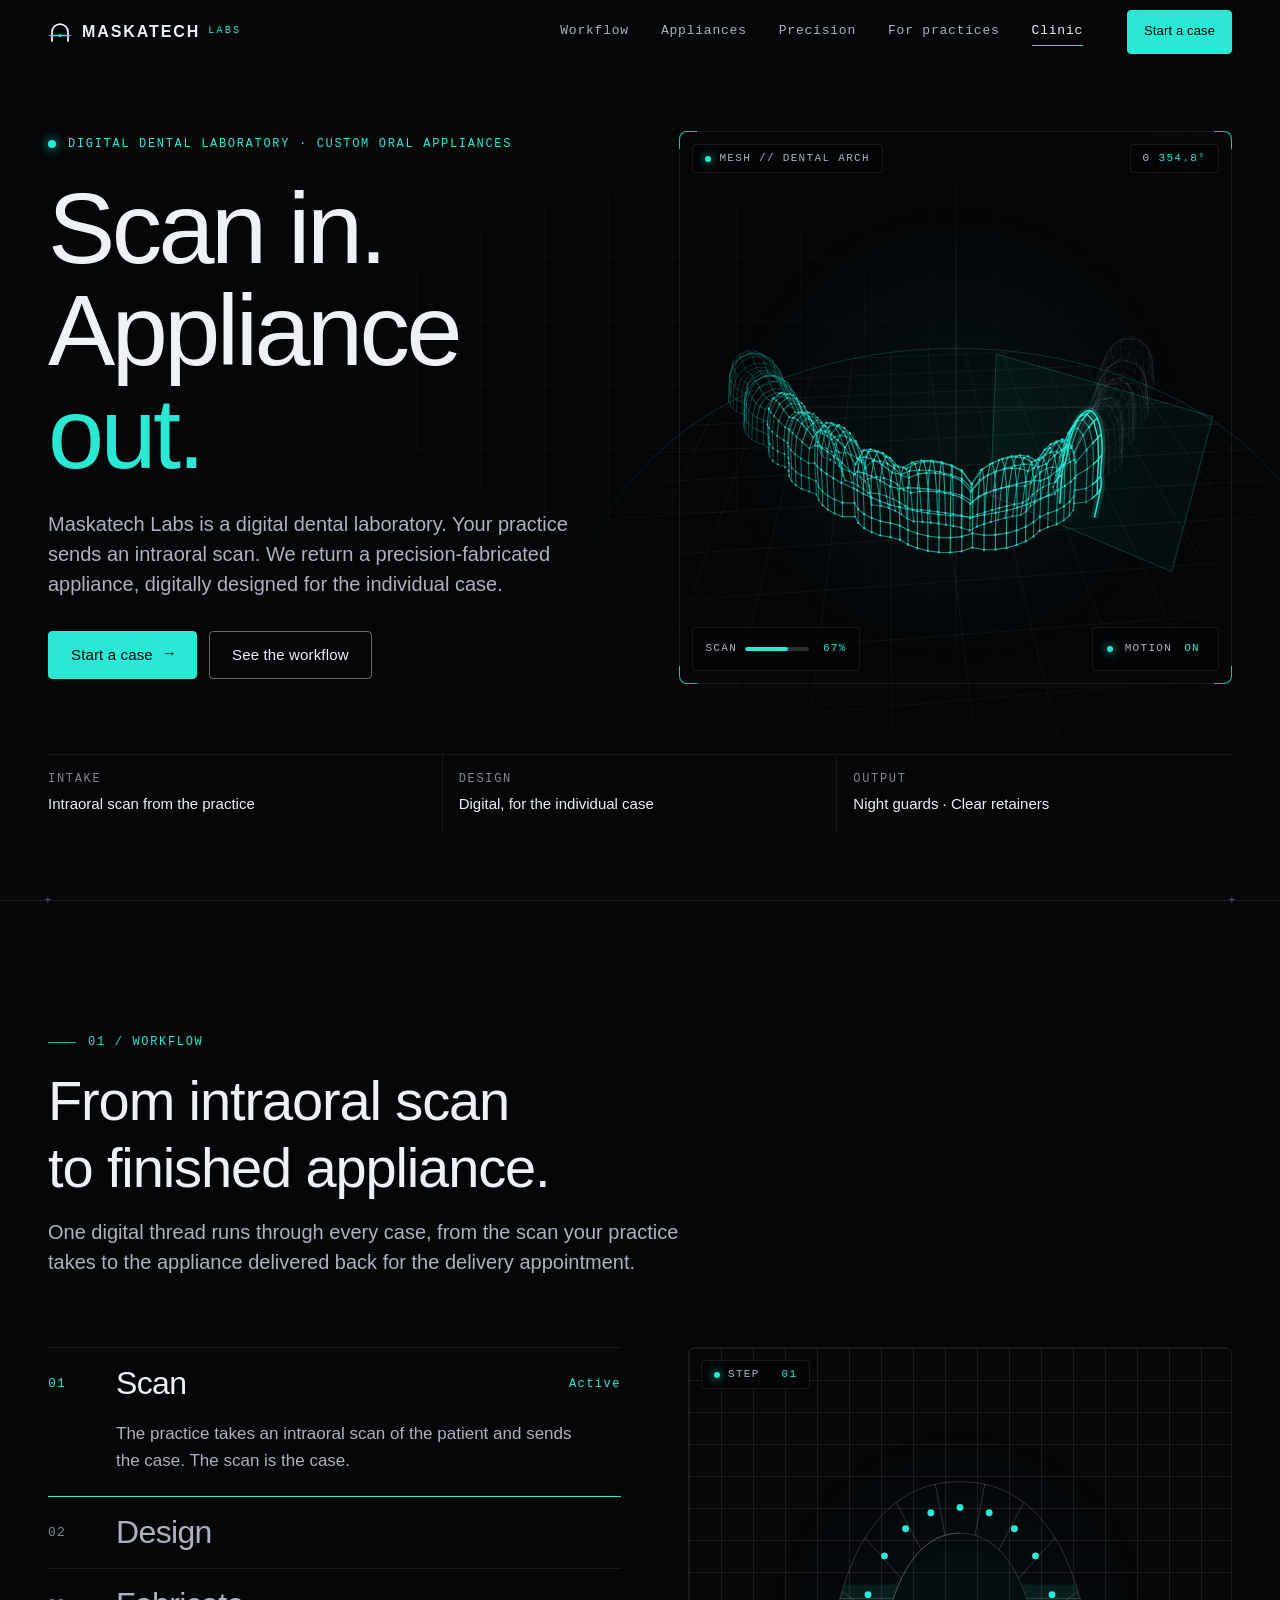
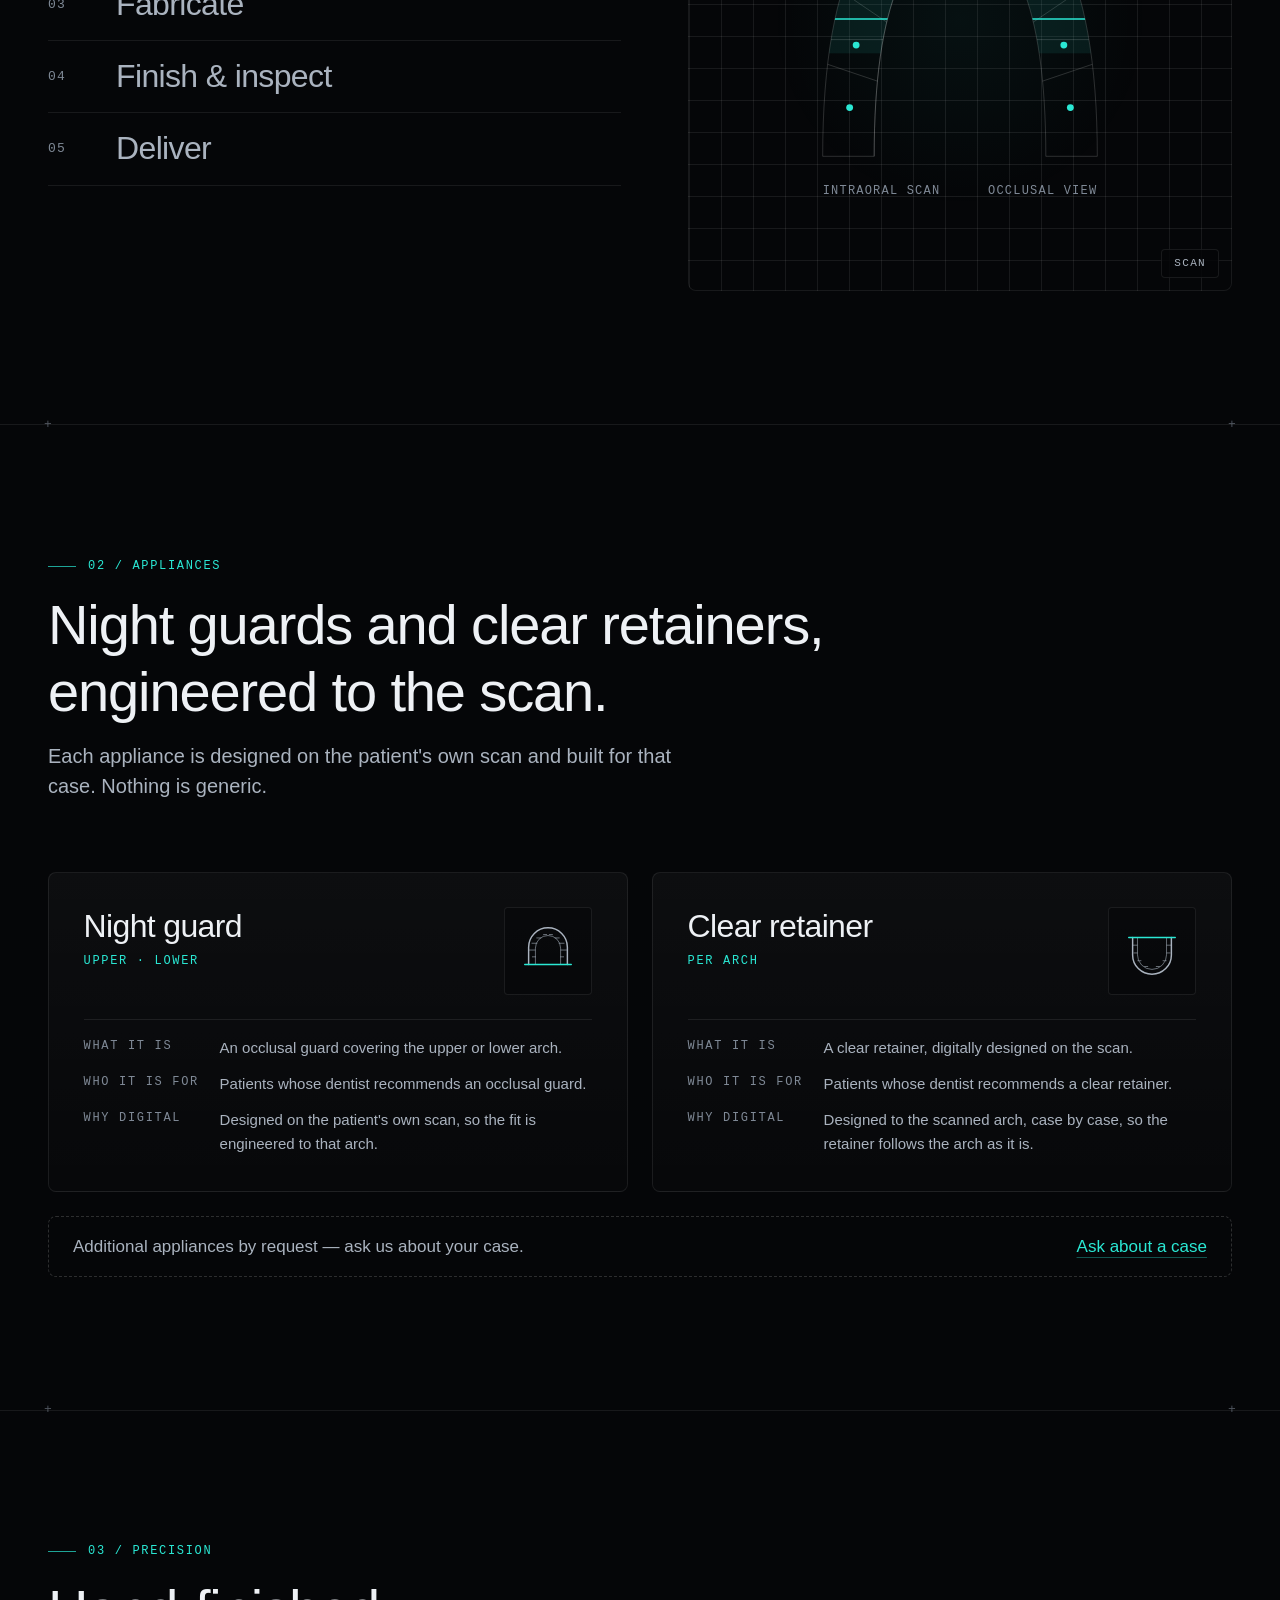
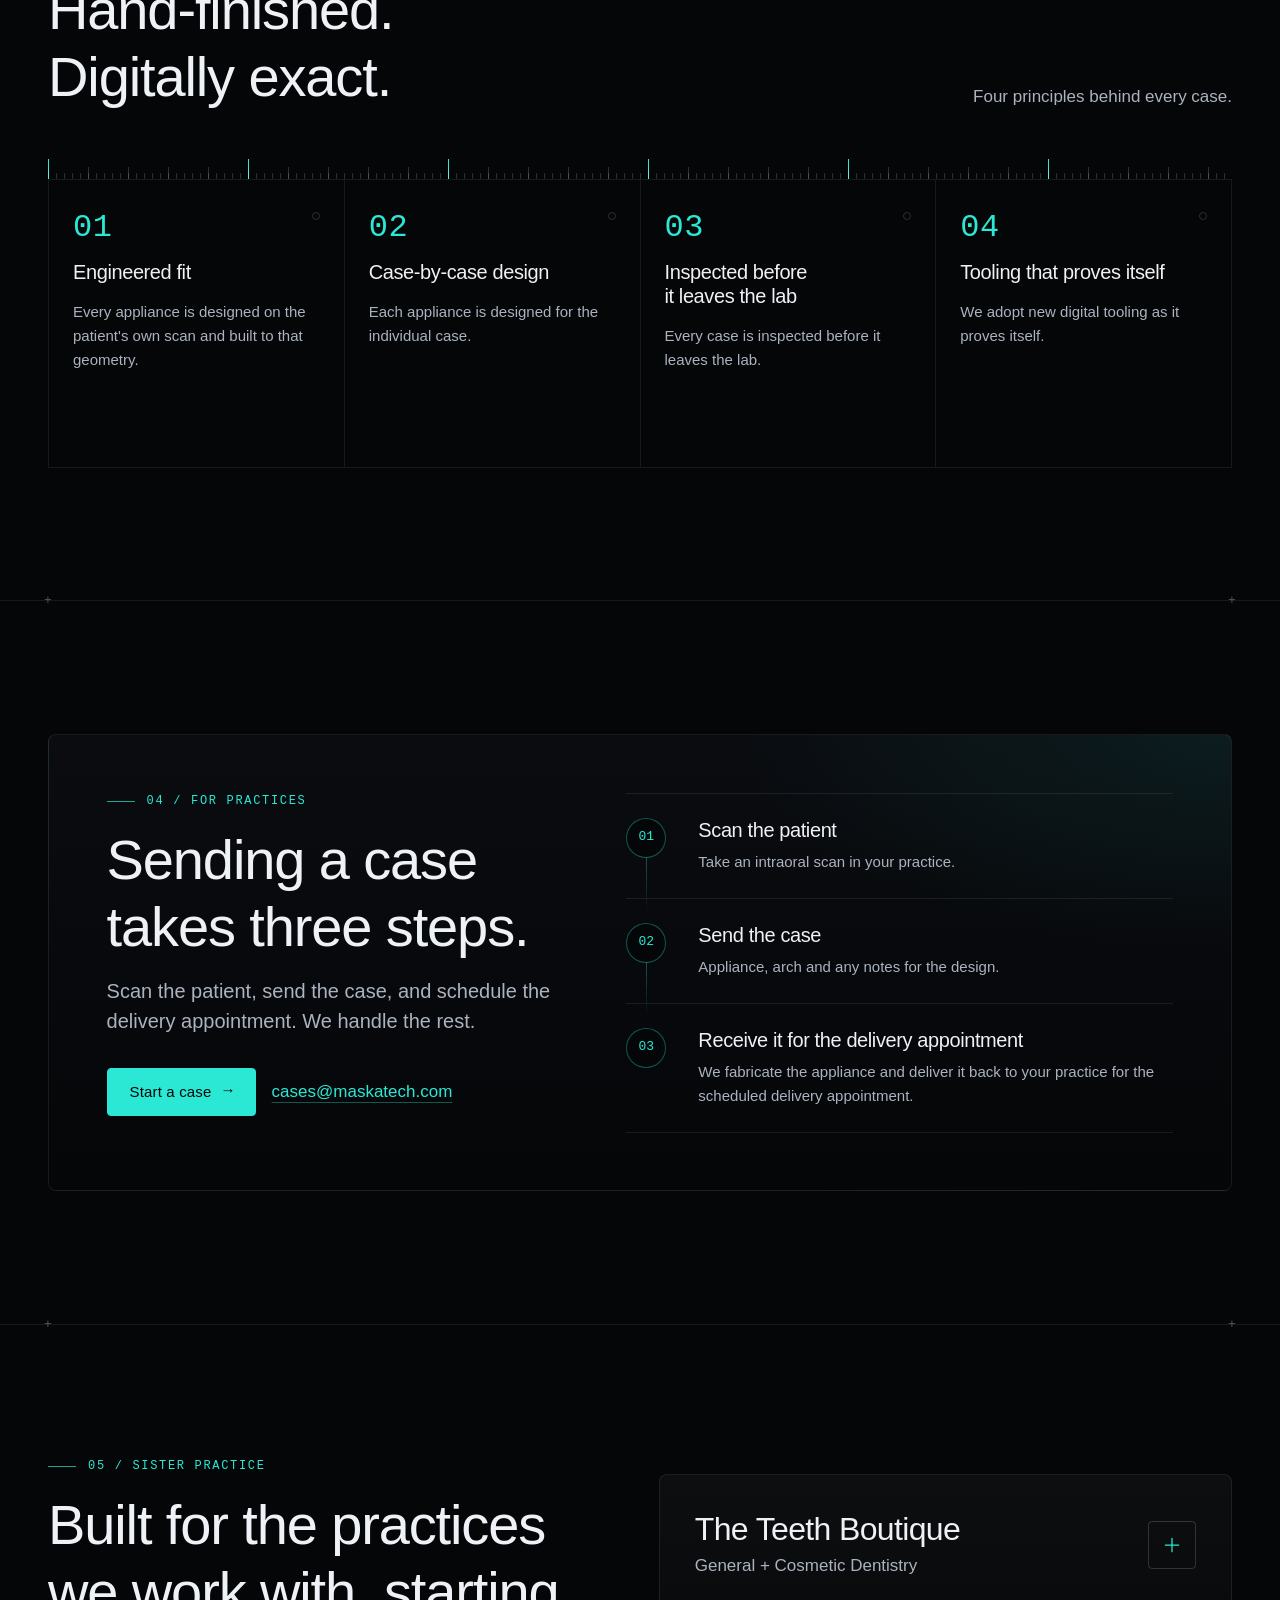
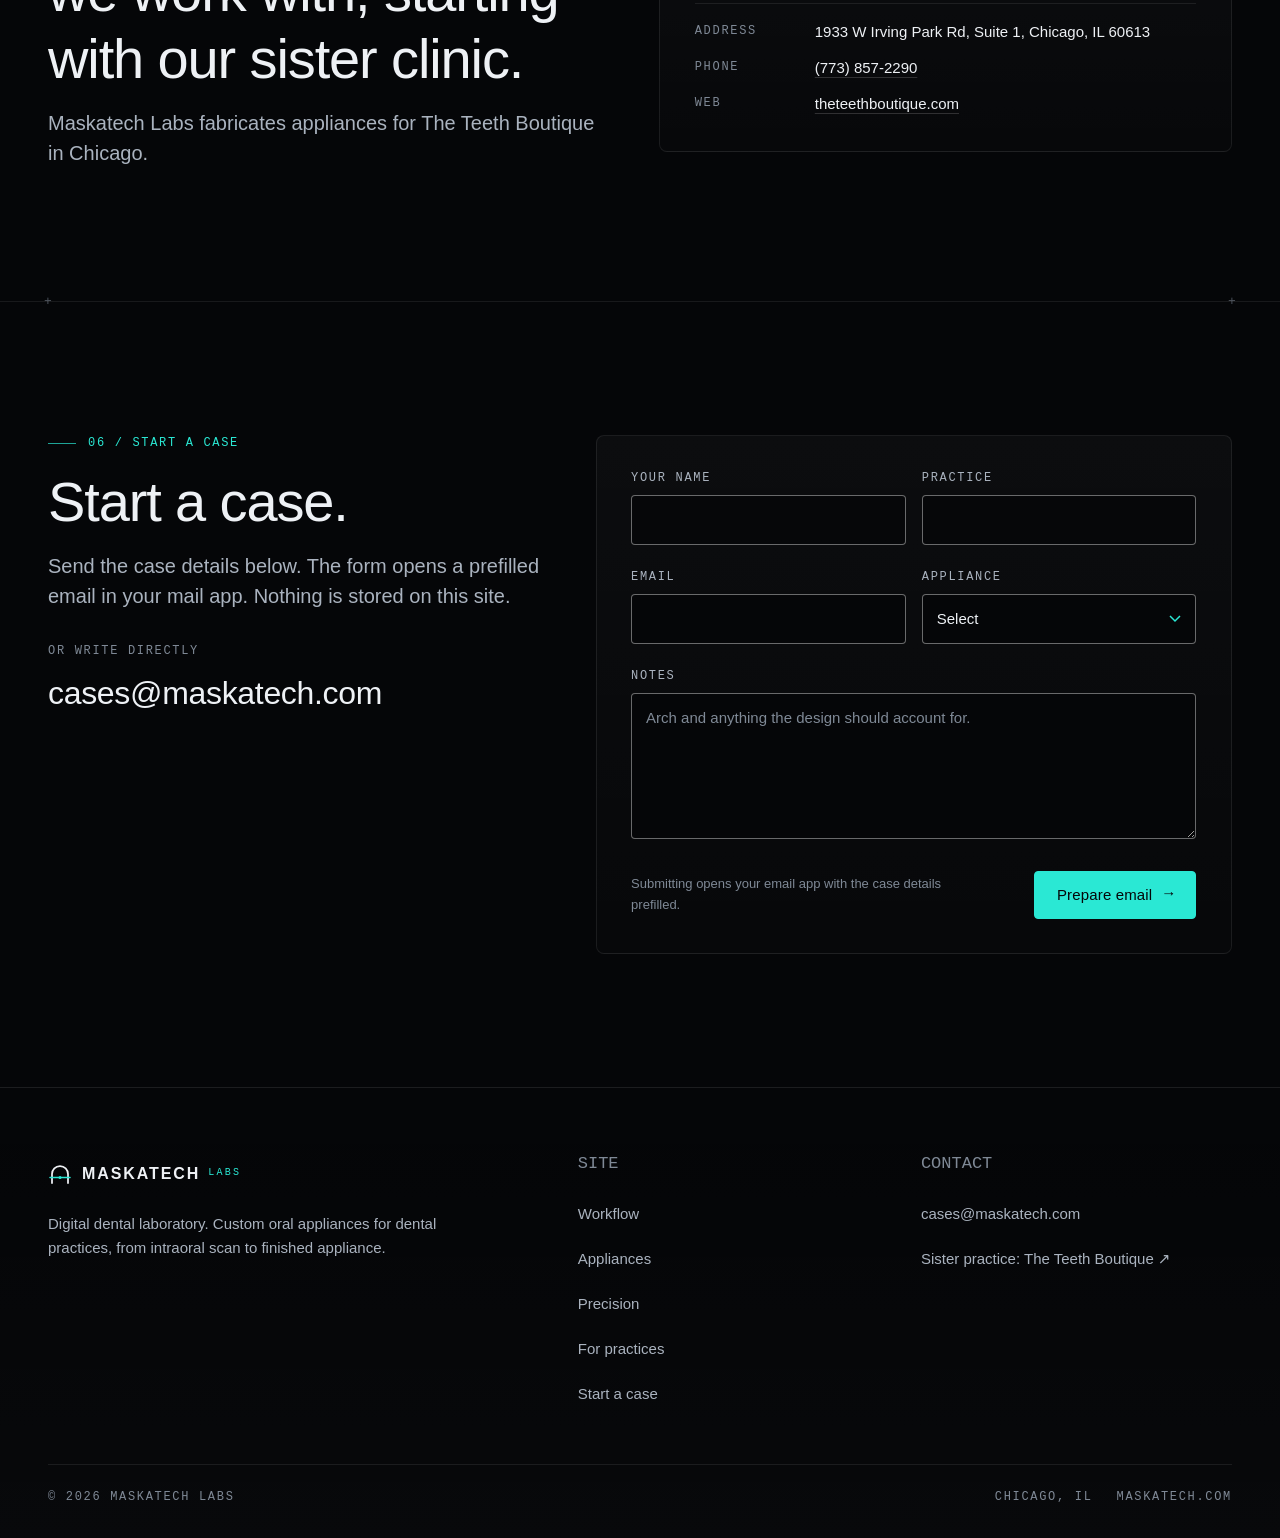
==== index.html @ 6ec3ea33 "Apply adversarial review fixes to the site Two review rounds (fact-check, accessibility, responsive " ====
<!DOCTYPE html>
<html lang="en" class="no-js">
<head>
  <meta charset="utf-8">
  <meta name="viewport" content="width=device-width, initial-scale=1">
  <title>Maskatech Labs — Digital Dental Laboratory</title>
  <meta name="description" content="Maskatech Labs is a digital dental laboratory. From intraoral scan to finished appliance: night guards and clear retainers, digitally designed for the individual case.">
  <link rel="canonical" href="https://maskatech.com/">
  <meta name="theme-color" content="#050608">
  <meta name="color-scheme" content="dark">

  <!-- Open Graph / Twitter -->
  <meta property="og:type" content="website">
  <meta property="og:site_name" content="Maskatech Labs">
  <meta property="og:title" content="Maskatech Labs — Digital Dental Laboratory">
  <meta property="og:description" content="Scan in. Appliance out. Night guards and clear retainers, digitally designed for the individual case.">
  <meta property="og:url" content="https://maskatech.com/">
  <meta property="og:image" content="https://maskatech.com/assets/img/og-image.png">
  <meta property="og:image:width" content="1200">
  <meta property="og:image:height" content="630">
  <meta name="twitter:card" content="summary_large_image">
  <meta name="twitter:title" content="Maskatech Labs — Digital Dental Laboratory">
  <meta name="twitter:description" content="Scan in. Appliance out. Night guards and clear retainers, digitally designed for the individual case.">
  <meta name="twitter:image" content="https://maskatech.com/assets/img/og-image.png">

  <!-- Icons / manifest -->
  <link rel="icon" href="favicon.svg" type="image/svg+xml">
  <link rel="manifest" href="site.webmanifest">

  <!-- Self-hosted fonts (display=swap inside the face rules) -->
  <link rel="stylesheet" href="assets/fonts/space-grotesk.css">
  <link rel="stylesheet" href="assets/fonts/jetbrains-mono.css">
  <link rel="stylesheet" href="assets/css/style.css">

  <!-- Marks the document as JS-capable before first paint so reveals can be gated -->
  <script>document.documentElement.className = document.documentElement.className.replace('no-js', 'js');</script>
  <script src="assets/js/site-config.js" defer></script>
  <script src="assets/js/main.js" defer></script>

  <!-- Structured data: verified facts only -->
  <script type="application/ld+json">
  {
    "@context": "https://schema.org",
    "@type": "Organization",
    "name": "Maskatech Labs",
    "url": "https://maskatech.com/",
    "email": "cases@maskatech.com",
    "description": "Digital dental laboratory fabricating custom oral appliances for dental practices.",
    "logo": "https://maskatech.com/assets/img/logo.svg"
  }
  </script>
</head>
<body>
  <a class="skip-link" href="#main">Skip to content</a>

  <!-- =====================================================================
       1. Sticky nav
       ===================================================================== -->
  <header class="nav" id="nav">
    <div class="container nav-inner">
      <a class="brand" href="#top" aria-label="Maskatech Labs — home">
        <svg class="brand-mark" viewBox="0 0 24 24" aria-hidden="true" focusable="false">
          <path d="M4 21V12a8 8 0 0 1 16 0v9" fill="none" stroke="currentColor" stroke-width="1.75" stroke-linecap="round"/>
          <path class="mark-scan" d="M2 15.5h20" fill="none" stroke="currentColor" stroke-width="1.5" stroke-linecap="round"/>
          <circle class="mark-scan" cx="12" cy="15.5" r="1.5" fill="currentColor"/>
        </svg>
        <span class="brand-word">MASKATECH<span class="brand-labs">LABS</span></span>
      </a>

      <button class="nav-toggle" type="button" aria-expanded="false" aria-controls="nav-menu" aria-label="Open menu">
        <span></span>
      </button>

      <nav class="nav-menu" id="nav-menu" aria-label="Primary">
        <ul class="nav-links">
          <li><a class="nav-link" href="#workflow">Workflow</a></li>
          <li><a class="nav-link" href="#appliances">Appliances</a></li>
          <li><a class="nav-link" href="#precision">Precision</a></li>
          <li><a class="nav-link" href="#practices">For practices</a></li>
          <li><a class="nav-link" href="#clinic">Clinic</a></li>
        </ul>
        <a class="btn btn--primary btn--sm nav-cta" href="#contact">Start a case</a>
      </nav>
    </div>
  </header>

  <main id="main" tabindex="-1">
    <!-- ===================================================================
         2. Hero — scan mesh of a dental arch (canvas 2D, static SVG fallback)
         =================================================================== -->
    <section class="hero" id="top" aria-labelledby="hero-title">
      <canvas class="hero-canvas" id="hero-canvas" aria-hidden="true"></canvas>

      <div class="container hero-grid">
        <!-- Stage first in the DOM: it is the first thing on screen below 900px, so reading and focus order match; the desktop grid moves the copy into column 1 with `order` -->
        <div class="hero-stage" id="hero-stage">
          <img class="hero-fallback" src="assets/img/arch-mesh.svg" width="600" height="600" alt="Wireframe scan mesh of a dental arch" decoding="async" fetchpriority="high">
          <span class="hud-corner hud-corner--tl" aria-hidden="true"></span>
          <span class="hud-corner hud-corner--tr" aria-hidden="true"></span>
          <span class="hud-corner hud-corner--bl" aria-hidden="true"></span>
          <span class="hud-corner hud-corner--br" aria-hidden="true"></span>

          <p class="hud hud--tl" aria-hidden="true"><span class="hud-dot"></span>Mesh // Dental arch</p>
          <p class="hud hud--tr" aria-hidden="true">θ <b id="hud-yaw">---.-°</b></p>
          <p class="hud hud--bl" aria-hidden="true">Scan <span class="hud-bar"><i id="hud-scan"></i></span> <b id="hud-pct">--%</b></p>
          <button class="hud hud--br hud-toggle" id="hud-motion" type="button" aria-pressed="true">
            <span class="hud-dot" aria-hidden="true"></span><span>Motion</span> <span class="hud-state" aria-hidden="true">on</span>
          </button>
        </div>

        <div class="hero-copy">
          <p class="mono mono--accent hero-eyebrow" data-reveal>Digital dental laboratory&nbsp;· Custom oral appliances</p>
          <h1 class="hero-title" id="hero-title" data-reveal>Scan in.<br>Appliance<br><span class="accent">out.</span></h1>
          <p class="hero-lede" data-reveal>Maskatech Labs is a digital dental laboratory. Your practice sends an intraoral scan. We return a <span class="nowrap">precision-fabricated</span> appliance, digitally designed for the individual case.</p>
          <div class="hero-ctas" data-reveal>
            <a class="btn btn--primary" href="#contact">Start a case <span class="btn-arrow" aria-hidden="true">→</span></a>
            <a class="btn btn--ghost" href="#workflow">See the workflow</a>
          </div>
        </div>
      </div>

      <dl class="container hero-specs" data-reveal-group>
        <div class="hero-spec" data-reveal>
          <dt class="mono">Intake</dt>
          <dd>Intraoral scan from the practice</dd>
        </div>
        <div class="hero-spec" data-reveal>
          <dt class="mono">Design</dt>
          <dd>Digital, for the individual case</dd>
        </div>
        <div class="hero-spec" data-reveal>
          <dt class="mono">Output</dt>
          <dd>Night guards · Clear retainers</dd>
        </div>
      </dl>
    </section>

    <!-- ===================================================================
         3. Workflow — the digital case journey
         =================================================================== -->
    <section class="sec" id="workflow" aria-labelledby="workflow-title">
      <div class="container">
        <header class="sec-head" data-reveal>
          <p class="mono sec-idx" aria-hidden="true">01 / Workflow</p>
          <h2 class="sec-title" id="workflow-title">From intraoral scan to finished appliance.</h2>
          <p class="sec-lede">One digital thread runs through every case, from the scan your practice takes to the appliance delivered back for the delivery appointment.</p>
        </header>

        <div class="wf" id="wf" data-reveal>
          <ol class="wf-list">
            <li class="wf-item is-active" data-wf-item>
              <h3 class="wf-title">
                <button class="wf-btn" type="button" id="wf-b1" aria-expanded="true" aria-controls="wf-p1">
                  <span class="wf-idx">01</span>
                  <span class="wf-name">Scan</span>
                  <span class="wf-state" aria-hidden="true">Active</span>
                </button>
              </h3>
              <div class="wf-body" id="wf-p1">
                <div><p>The practice takes an intraoral scan of the patient and sends the case. The scan is the case.</p></div>
              </div>
            </li>
            <li class="wf-item" data-wf-item>
              <h3 class="wf-title">
                <button class="wf-btn" type="button" id="wf-b2" aria-expanded="false" aria-controls="wf-p2">
                  <span class="wf-idx">02</span>
                  <span class="wf-name">Design</span>
                  <span class="wf-state" aria-hidden="true">Active</span>
                </button>
              </h3>
              <div class="wf-body" id="wf-p2">
                <div><p>The appliance is digitally designed on that scan, for the individual case.</p></div>
              </div>
            </li>
            <li class="wf-item" data-wf-item>
              <h3 class="wf-title">
                <button class="wf-btn" type="button" id="wf-b3" aria-expanded="false" aria-controls="wf-p3">
                  <span class="wf-idx">03</span>
                  <span class="wf-name">Fabricate</span>
                  <span class="wf-state" aria-hidden="true">Active</span>
                </button>
              </h3>
              <div class="wf-body" id="wf-p3">
                <div><p>Precision-fabricated from the design. Digitally exact.</p></div>
              </div>
            </li>
            <li class="wf-item" data-wf-item>
              <h3 class="wf-title">
                <button class="wf-btn" type="button" id="wf-b4" aria-expanded="false" aria-controls="wf-p4">
                  <span class="wf-idx">04</span>
                  <span class="wf-name">Finish &amp; inspect</span>
                  <span class="wf-state" aria-hidden="true">Active</span>
                </button>
              </h3>
              <div class="wf-body" id="wf-p4">
                <div><p>Hand-finished. Every case is inspected before it leaves the lab.</p></div>
              </div>
            </li>
            <li class="wf-item" data-wf-item>
              <h3 class="wf-title">
                <button class="wf-btn" type="button" id="wf-b5" aria-expanded="false" aria-controls="wf-p5">
                  <span class="wf-idx">05</span>
                  <span class="wf-name">Deliver</span>
                  <span class="wf-state" aria-hidden="true">Active</span>
                </button>
              </h3>
              <div class="wf-body" id="wf-p5">
                <div><p>The finished appliance is delivered back to the practice for the scheduled delivery appointment.</p></div>
              </div>
            </li>
          </ol>

          <!-- Stage: one glyph per step, crossfaded by JS -->
          <div class="wf-stage" aria-hidden="true">
            <p class="hud hud--tl"><span class="hud-dot"></span>Step <b id="wf-hud">01</b></p>
            <p class="hud hud--br" id="wf-hud-name">Scan</p>

            <!-- 01 Scan -->
            <svg class="wf-glyph is-active" data-wf-glyph viewBox="0 0 240 240" focusable="false">
              <defs>
                <clipPath id="clip-arch-1">
                  <path d="M40 200C40 90 70 40 120 40C170 40 200 90 200 200H170C170 110 150 70 120 70C90 70 70 110 70 200Z"/>
                </clipPath>
              </defs>
              <path class="stroke-soft" d="M40 200C40 90 70 40 120 40C170 40 200 90 200 200M70 200C70 110 90 70 120 70C90 70 70 110 70 200M120 70C150 70 170 110 170 200M40 200H70M170 200H200"/>
              <path class="stroke-soft" d="M42.9 146.4L71.9 156.2M51.2 104.1L77.3 121.8M64.7 72.7L85.9 96.4M82.9 52.0L97.4 79.6M105.6 41.5L111.3 71.2M197.1 146.4L168.1 156.2M188.8 104.1L162.7 121.8M175.3 72.7L154.1 96.4M157.1 52.0L142.6 79.6M134.4 41.5L128.7 71.2"/>
              <g clip-path="url(#clip-arch-1)">
                <g class="anim-scan">
                  <rect class="fill-soft" x="20" y="100" width="200" height="40"/>
                  <path class="stroke-accent" d="M20 120H220"/>
                  <path class="stroke-soft" d="M20 108H220M20 132H220"/>
                </g>
              </g>
              <g class="anim-points fill-accent">
                <circle cx="55.7" cy="171.6" r="2"/><circle cx="59.5" cy="135.2" r="2"/><circle cx="66.4" cy="105.8" r="2"/><circle cx="76.0" cy="83.2" r="2"/><circle cx="88.3" cy="67.4" r="2"/><circle cx="103.0" cy="58.1" r="2"/><circle cx="120.0" cy="55.0" r="2"/><circle cx="137.0" cy="58.1" r="2"/><circle cx="151.7" cy="67.4" r="2"/><circle cx="164.0" cy="83.2" r="2"/><circle cx="173.6" cy="105.8" r="2"/><circle cx="180.5" cy="135.2" r="2"/><circle cx="184.3" cy="171.6" r="2"/>
              </g>
              <text x="40" y="222">Intraoral scan</text>
              <text x="200" y="222" text-anchor="end">Occlusal view</text>
            </svg>

            <!-- 02 Design -->
            <svg class="wf-glyph" data-wf-glyph viewBox="0 0 240 240" focusable="false">
              <path class="stroke-soft" d="M40 200C40 90 70 40 120 40C170 40 200 90 200 200M70 200C70 110 90 70 120 70C90 70 70 110 70 200M120 70C150 70 170 110 170 200"/>
              <path class="stroke-accent anim-draw" d="M40 200C40 90 70 40 120 40C170 40 200 90 200 200H170C170 110 150 70 120 70C90 70 70 110 70 200Z"/>
              <path class="stroke-soft" stroke-dasharray="3 4" d="M40 200V90M40 90H70M120 40H70M120 40H170M200 90H170M200 200V90"/>
              <g class="fill-accent">
                <circle cx="40" cy="90" r="2.5"/><circle cx="70" cy="40" r="2.5"/><circle cx="170" cy="40" r="2.5"/><circle cx="200" cy="90" r="2.5"/>
              </g>
              <g class="stroke-accent">
                <rect x="36" y="196" width="8" height="8"/><rect x="196" y="196" width="8" height="8"/><rect x="116" y="36" width="8" height="8"/>
              </g>
              <path class="stroke-soft" d="M20 120H30M210 120H220M120 20V30M120 210V220"/>
              <text x="40" y="222">Case design</text>
              <text x="200" y="222" text-anchor="end">Individual case</text>
            </svg>

            <!-- 03 Fabricate -->
            <svg class="wf-glyph" data-wf-glyph viewBox="0 0 240 240" focusable="false">
              <path class="fill-soft" d="M40 200C40 90 70 40 120 40C170 40 200 90 200 200H170C170 110 150 70 120 70C90 70 70 110 70 200Z"/>
              <path class="stroke" d="M40 200C40 90 70 40 120 40C170 40 200 90 200 200H170C170 110 150 70 120 70C90 70 70 110 70 200Z"/>
              <path class="stroke-soft" d="M42.9 146.4L71.9 156.2M51.2 104.1L77.3 121.8M64.7 72.7L85.9 96.4M82.9 52.0L97.4 79.6M105.6 41.5L111.3 71.2M197.1 146.4L168.1 156.2M188.8 104.1L162.7 121.8M175.3 72.7L154.1 96.4M157.1 52.0L142.6 79.6M134.4 41.5L128.7 71.2"/>
              <g class="anim-spin">
                <circle class="stroke-soft" cx="120" cy="120" r="104"/>
                <path class="stroke-accent" d="M120 16V26M224 120H214M120 224V214M16 120H26"/>
                <path class="stroke-soft" d="M193.5 46.5L186.4 53.6M193.5 193.5L186.4 186.4M46.5 193.5L53.6 186.4M46.5 46.5L53.6 53.6"/>
                <path class="stroke-accent" d="M120 16A104 104 0 0 1 224 120"/>
              </g>
              <circle class="fill-accent anim-blink" cx="120" cy="120" r="2.5"/>
              <text x="40" y="222">Fabrication</text>
              <text x="200" y="222" text-anchor="end">Digitally exact</text>
            </svg>

            <!-- 04 Finish & inspect -->
            <svg class="wf-glyph" data-wf-glyph viewBox="0 0 240 240" focusable="false">
              <path class="stroke" d="M40 200C40 90 70 40 120 40C170 40 200 90 200 200H170C170 110 150 70 120 70C90 70 70 110 70 200Z"/>
              <path class="stroke-soft" d="M42.9 146.4L71.9 156.2M51.2 104.1L77.3 121.8M64.7 72.7L85.9 96.4M82.9 52.0L97.4 79.6M105.6 41.5L111.3 71.2M197.1 146.4L168.1 156.2M188.8 104.1L162.7 121.8M175.3 72.7L154.1 96.4M157.1 52.0L142.6 79.6M134.4 41.5L128.7 71.2"/>
              <g class="anim-loupe">
                <circle class="fill-soft" cx="120" cy="60" r="34"/>
                <circle class="stroke-accent" cx="120" cy="60" r="34"/>
                <path class="stroke-accent" d="M120 26V34M120 86V94M86 60H94M146 60H154"/>
                <path class="stroke-accent" d="M110 60L117 67L131 53"/>
              </g>
              <path class="stroke-soft" d="M24 200H36M24 40H36M30 40V200M30 60H34M30 80H34M30 100H34M30 120H34M30 140H34M30 160H34M30 180H34"/>
              <text x="40" y="222">Hand-finished</text>
              <text x="200" y="222" text-anchor="end">Inspected</text>
            </svg>

            <!-- 05 Deliver -->
            <svg class="wf-glyph" data-wf-glyph viewBox="0 0 240 240" focusable="false">
              <rect class="stroke" x="22" y="78" width="84" height="84" rx="6"/>
              <path class="stroke-accent" d="M40 146C40 106 52 90 64 90C76 90 88 106 88 146M52 146C52 116 58 104 64 104C70 104 76 116 76 146"/>
              <path class="stroke-accent anim-route" d="M106 120H134"/>
              <path class="stroke-accent" d="M128 114L134 120L128 126"/>
              <rect class="stroke" x="134" y="78" width="84" height="84" rx="6"/>
              <path class="stroke-accent" d="M176 104V136M160 120H192"/>
              <circle class="fill-accent anim-blink" cx="204" cy="92" r="2.5"/>
              <text x="22" y="184">Lab</text>
              <text x="218" y="184" text-anchor="end">Practice</text>
              <text x="22" y="222">Delivered back</text>
              <text x="218" y="222" text-anchor="end">Delivery appointment</text>
            </svg>
          </div>
        </div>
      </div>
    </section>

    <!-- ===================================================================
         4. Appliances
         =================================================================== -->
    <section class="sec" id="appliances" aria-labelledby="appliances-title">
      <div class="container">
        <header class="sec-head" data-reveal>
          <p class="mono sec-idx" aria-hidden="true">02 / Appliances</p>
          <h2 class="sec-title" id="appliances-title">Night guards and clear retainers, engineered to the scan.</h2>
          <p class="sec-lede">Each appliance is designed on the patient's own scan and built for that case. Nothing is generic.</p>
        </header>

        <div class="appliances" data-reveal-group>
          <article class="card appliance" data-reveal>
            <div class="appliance-head">
              <div>
                <h3 class="appliance-title">Night guard</h3>
                <p class="mono mono--accent appliance-tag">Upper · Lower</p>
              </div>
              <svg class="appliance-icon" viewBox="0 0 64 64" aria-hidden="true" focusable="false">
                <path d="M12 46V28a20 20 0 0 1 40 0v18" fill="none" stroke="currentColor" stroke-width="1.5" stroke-linecap="round"/>
                <path d="M19 46V29a13 13 0 0 1 26 0v17" fill="none" stroke="currentColor" stroke-width="1" stroke-linecap="round" opacity="0.6"/>
                <path d="M15.5 38h4M12.5 31h6.5M15 24h6M20 18.5h5M27 15h4M33 15h4M39 18.5h5M43 24h6M45 31h6.5M44.5 38h4" fill="none" stroke="currentColor" stroke-width="1" opacity="0.6"/>
                <path class="icon-accent" d="M8 46h48" fill="none" stroke="currentColor" stroke-width="1.5" stroke-linecap="round"/>
              </svg>
            </div>
            <dl class="spec">
              <dt class="mono">What it is</dt>
              <dd>An occlusal guard covering the upper or lower arch.</dd>
              <dt class="mono">Who it is for</dt>
              <dd>Patients whose dentist recommends an occlusal guard.</dd>
              <dt class="mono">Why digital</dt>
              <dd>Designed on the patient's own scan, so the fit is engineered to that arch.</dd>
            </dl>
          </article>

          <article class="card appliance" data-reveal>
            <div class="appliance-head">
              <div>
                <h3 class="appliance-title">Clear retainer</h3>
                <p class="mono mono--accent appliance-tag">Per arch</p>
              </div>
              <svg class="appliance-icon" viewBox="0 0 64 64" aria-hidden="true" focusable="false">
                <path d="M12 18v18a20 20 0 0 0 40 0V18" fill="none" stroke="currentColor" stroke-width="1.5" stroke-linecap="round"/>
                <path d="M17 18v18a15 15 0 0 0 30 0V18" fill="none" stroke="currentColor" stroke-width="1" stroke-linecap="round" opacity="0.6"/>
                <path d="M12 26h5M47 26h5M13 34h4M47 34h4M17 42h4M43 42h4M24 48h4M36 48h4" fill="none" stroke="currentColor" stroke-width="1" opacity="0.6"/>
                <path class="icon-accent" d="M8 18h48" fill="none" stroke="currentColor" stroke-width="1.5" stroke-linecap="round"/>
              </svg>
            </div>
            <dl class="spec">
              <dt class="mono">What it is</dt>
              <dd>A clear retainer, digitally designed on the scan.</dd>
              <dt class="mono">Who it is for</dt>
              <dd>Patients whose dentist recommends a clear retainer.</dd>
              <dt class="mono">Why digital</dt>
              <dd>Designed to the scanned arch, case by case, so the retainer follows the arch as it is.</dd>
            </dl>
          </article>
        </div>

        <p class="appliances-note" data-reveal>
          <span>Additional appliances by request — ask us about your case.</span>
          <a class="link" href="mailto:cases@maskatech.com" data-cfg-link="contactEmail">Ask about a case</a>
        </p>
      </div>
    </section>

    <!-- ===================================================================
         5. Precision — how we work
         =================================================================== -->
    <section class="sec" id="precision" aria-labelledby="precision-title">
      <div class="container">
        <div class="precision-head" data-reveal>
          <header class="sec-head">
            <p class="mono sec-idx" aria-hidden="true">03 / Precision</p>
            <h2 class="sec-title" id="precision-title">Hand-finished. Digitally exact.</h2>
          </header>
          <p class="precision-aside">Four principles behind every case.</p>
        </div>

        <div class="rule" aria-hidden="true" data-reveal></div>

        <ol class="principles" data-reveal-group>
          <li class="principle" data-reveal>
            <span class="principle-idx" aria-hidden="true">01</span>
            <h3 class="principle-title">Engineered fit</h3>
            <p>Every appliance is designed on the patient's own scan and built to that geometry.</p>
          </li>
          <li class="principle" data-reveal>
            <span class="principle-idx" aria-hidden="true">02</span>
            <h3 class="principle-title">Case-by-case design</h3>
            <p>Each appliance is designed for the individual case.</p>
          </li>
          <li class="principle" data-reveal>
            <span class="principle-idx" aria-hidden="true">03</span>
            <h3 class="principle-title">Inspected before it leaves the lab</h3>
            <p>Every case is inspected before it leaves the lab.</p>
          </li>
          <li class="principle" data-reveal>
            <span class="principle-idx" aria-hidden="true">04</span>
            <h3 class="principle-title">Tooling that proves itself</h3>
            <p>We adopt new digital tooling as it proves itself.</p>
          </li>
        </ol>
      </div>
    </section>

    <!-- ===================================================================
         6. For practices — how to send a case
         =================================================================== -->
    <section class="sec" id="practices" aria-labelledby="practices-title">
      <div class="container">
        <div class="practices-panel" data-reveal>
          <div class="practices-grid">
            <div>
              <header class="sec-head">
                <p class="mono sec-idx" aria-hidden="true">04 / For practices</p>
                <h2 class="sec-title" id="practices-title">Sending a case takes three steps.</h2>
                <p class="sec-lede">Scan the patient, send the case, and schedule the delivery appointment. We handle the rest.</p>
              </header>
              <div class="practices-cta">
                <a class="btn btn--primary" href="#contact">Start a case <span class="btn-arrow" aria-hidden="true">→</span></a>
                <a class="link" href="mailto:cases@maskatech.com" data-cfg="contactEmail" data-cfg-link="contactEmail">cases@maskatech.com</a>
              </div>
            </div>

            <ol class="steps">
              <li class="step">
                <span class="step-num" aria-hidden="true">01</span>
                <div>
                  <h3>Scan the patient</h3>
                  <p>Take an intraoral scan in your practice.</p>
                </div>
              </li>
              <li class="step">
                <span class="step-num" aria-hidden="true">02</span>
                <div>
                  <h3>Send the case</h3>
                  <p>Appliance, arch and any notes for the design.</p>
                </div>
              </li>
              <li class="step">
                <span class="step-num" aria-hidden="true">03</span>
                <div>
                  <h3>Receive it for the delivery appointment</h3>
                  <p>We fabricate the appliance and deliver it back to your practice for the scheduled delivery appointment.</p>
                </div>
              </li>
            </ol>
          </div>
        </div>
      </div>
    </section>

    <!-- ===================================================================
         7. Sister practice — The Teeth Boutique
         =================================================================== -->
    <section class="sec" id="clinic" aria-labelledby="clinic-title">
      <div class="container">
        <div class="clinic">
          <header class="sec-head" data-reveal>
            <p class="mono sec-idx" aria-hidden="true">05 / Sister practice</p>
            <h2 class="sec-title" id="clinic-title">Built for the practices we work with, starting with our sister clinic.</h2>
            <p class="sec-lede">Maskatech Labs fabricates appliances for <span data-cfg="sisterPractice.name">The Teeth Boutique</span> in Chicago.</p>
          </header>

          <div class="card clinic-card" data-reveal>
            <div class="card-head">
              <div>
                <h3 class="clinic-name" data-cfg="sisterPractice.name">The Teeth Boutique</h3>
                <p class="clinic-tagline" data-cfg="sisterPractice.tagline">General + Cosmetic Dentistry</p>
              </div>
              <span class="clinic-mark" aria-hidden="true">
                <svg viewBox="0 0 24 24" focusable="false"><path d="M12 4v16M4 12h16" fill="none" stroke="currentColor" stroke-width="1.5" stroke-linecap="round"/></svg>
              </span>
            </div>
            <dl class="spec clinic-spec">
              <dt class="mono">Address</dt>
              <dd data-cfg="sisterPractice.address">1933 W Irving Park Rd, Suite 1, Chicago, IL 60613</dd>
              <dt class="mono">Phone</dt>
              <dd><!-- [html-validate-disable-next tel-non-breaking -- written exactly as in site-config.js; wrapping is prevented in CSS] --><a href="tel:+17738572290" data-cfg="sisterPractice.phone" data-cfg-link="sisterPractice.phone">(773) 857-2290</a></dd>
              <dt class="mono">Web</dt>
              <dd><a href="https://www.theteethboutique.com" data-cfg-link="sisterPractice.url" rel="noopener">theteethboutique.com</a></dd>
            </dl>
          </div>
        </div>
      </div>
    </section>

    <!-- ===================================================================
         8. Contact / Start a case
         =================================================================== -->
    <section class="sec" id="contact" aria-labelledby="contact-title">
      <div class="container">
        <div class="contact">
          <div data-reveal>
            <header class="sec-head">
              <p class="mono sec-idx" aria-hidden="true">06 / Start a case</p>
              <h2 class="sec-title" id="contact-title">Start a case.</h2>
              <p class="sec-lede">Send the case details below. The form opens a prefilled email in your mail app. Nothing is stored on this site.</p>
            </header>
            <div class="contact-direct">
              <p class="mono">Or write directly</p>
              <a class="contact-email" href="mailto:cases@maskatech.com" data-cfg="contactEmail" data-cfg-link="contactEmail">cases@maskatech.com</a>
            </div>
          </div>

          <form class="form" id="case-form" action="mailto:cases@maskatech.com" method="post" enctype="text/plain" data-reveal>
            <div class="field">
              <label class="mono" for="f-name">Your name</label>
              <input id="f-name" name="Name" type="text" autocomplete="name" required>
            </div>
            <div class="field">
              <label class="mono" for="f-practice">Practice</label>
              <input id="f-practice" name="Practice" type="text" autocomplete="organization" required>
            </div>
            <div class="field">
              <label class="mono" for="f-email">Email</label>
              <input id="f-email" name="Email" type="email" autocomplete="email" required>
            </div>
            <div class="field">
              <label class="mono" for="f-appliance">Appliance</label>
              <select id="f-appliance" name="Appliance" required>
                <option value="">Select</option>
                <option>Night guard – upper</option>
                <option>Night guard – lower</option>
                <option>Clear retainer</option>
                <option>Other</option>
              </select>
            </div>
            <div class="field field--full">
              <label class="mono" for="f-notes">Notes</label>
              <textarea id="f-notes" name="Notes" rows="5" placeholder="Arch and anything the design should account for."></textarea>
            </div>
            <div class="form-foot">
              <p class="form-note">Submitting opens your email app with the case details prefilled.</p>
              <button class="btn btn--primary" type="submit">Prepare email <span class="btn-arrow" aria-hidden="true">→</span></button>
            </div>
            <p class="form-status" id="form-status" role="status"></p>
          </form>
        </div>
      </div>
    </section>
  </main>

  <!-- =====================================================================
       9. Footer
       ===================================================================== -->
  <footer class="footer">
    <div class="container">
      <div class="footer-grid">
        <div class="footer-brand">
          <a class="brand" href="#top" aria-label="Maskatech Labs — back to top">
            <svg class="brand-mark" viewBox="0 0 24 24" aria-hidden="true" focusable="false">
              <path d="M4 21V12a8 8 0 0 1 16 0v9" fill="none" stroke="currentColor" stroke-width="1.75" stroke-linecap="round"/>
              <path class="mark-scan" d="M2 15.5h20" fill="none" stroke="currentColor" stroke-width="1.5" stroke-linecap="round"/>
              <circle class="mark-scan" cx="12" cy="15.5" r="1.5" fill="currentColor"/>
            </svg>
            <span class="brand-word">MASKATECH<span class="brand-labs">LABS</span></span>
          </a>
          <p>Digital dental laboratory. Custom oral appliances for dental practices, from intraoral scan to finished appliance.</p>
        </div>
        <nav class="footer-col" aria-label="Footer">
          <h2 class="mono">Site</h2>
          <ul class="footer-links">
            <li><a href="#workflow">Workflow</a></li>
            <li><a href="#appliances">Appliances</a></li>
            <li><a href="#precision">Precision</a></li>
            <li><a href="#practices">For practices</a></li>
            <li><a href="#contact">Start a case</a></li>
          </ul>
        </nav>
        <div class="footer-col">
          <h2 class="mono">Contact</h2>
          <ul class="footer-links">
            <li><a href="mailto:cases@maskatech.com" data-cfg="contactEmail" data-cfg-link="contactEmail">cases@maskatech.com</a></li>
            <li><a href="https://www.theteethboutique.com" data-cfg-link="sisterPractice.url" rel="noopener">Sister practice: <span data-cfg="sisterPractice.name">The Teeth Boutique</span> <span aria-hidden="true">↗</span></a></li>
          </ul>
        </div>
      </div>
      <div class="footer-bottom">
        <p class="mono">© <span id="year">2026</span> Maskatech Labs</p>
        <div class="footer-meta">
          <p class="mono" data-cfg="city">Chicago, IL</p>
          <a class="mono" href="https://maskatech.com/">maskatech.com</a>
        </div>
      </div>
    </div>
  </footer>
</body>
</html>
---- assets/fonts/space-grotesk.css ----
/* latin-ext */
@font-face {
  font-family: 'Space Grotesk';
  font-style: normal;
  font-weight: 300 700;
  font-display: swap;
  src: url(./space-grotesk-V8mDoQDjQSkFtoMM3T6r8E7mPb94C-s0.woff2) format('woff2');
  unicode-range: U+0100-02BA, U+02BD-02C5, U+02C7-02CC, U+02CE-02D7, U+02DD-02FF, U+0304, U+0308, U+0329, U+1D00-1DBF, U+1E00-1E9F, U+1EF2-1EFF, U+2020, U+20A0-20AB, U+20AD-20C0, U+2113, U+2C60-2C7F, U+A720-A7FF;
}
/* latin */
@font-face {
  font-family: 'Space Grotesk';
  font-style: normal;
  font-weight: 300 700;
  font-display: swap;
  src: url(./space-grotesk-V8mDoQDjQSkFtoMM3T6r8E7mPbF4Cw.woff2) format('woff2');
  unicode-range: U+0000-00FF, U+0131, U+0152-0153, U+02BB-02BC, U+02C6, U+02DA, U+02DC, U+0304, U+0308, U+0329, U+2000-206F, U+20AC, U+2122, U+2191, U+2193, U+2212, U+2215, U+FEFF, U+FFFD;
}
---- assets/fonts/jetbrains-mono.css ----
/* greek */
@font-face {
  font-family: 'JetBrains Mono';
  font-style: normal;
  font-weight: 100 800;
  font-display: swap;
  src: url(./jetbrains-mono-tDbV2o-flEEny0FZhsfKu5WU4xD4OwG_TA.woff2) format('woff2');
  unicode-range: U+0370-0377, U+037A-037F, U+0384-038A, U+038C, U+038E-03A1, U+03A3-03FF;
}
/* latin-ext */
@font-face {
  font-family: 'JetBrains Mono';
  font-style: normal;
  font-weight: 100 800;
  font-display: swap;
  src: url(./jetbrains-mono-tDbV2o-flEEny0FZhsfKu5WU4xD1OwG_TA.woff2) format('woff2');
  unicode-range: U+0100-02BA, U+02BD-02C5, U+02C7-02CC, U+02CE-02D7, U+02DD-02FF, U+0304, U+0308, U+0329, U+1D00-1DBF, U+1E00-1E9F, U+1EF2-1EFF, U+2020, U+20A0-20AB, U+20AD-20C0, U+2113, U+2C60-2C7F, U+A720-A7FF;
}
/* latin */
@font-face {
  font-family: 'JetBrains Mono';
  font-style: normal;
  font-weight: 100 800;
  font-display: swap;
  src: url(./jetbrains-mono-tDbV2o-flEEny0FZhsfKu5WU4xD7OwE.woff2) format('woff2');
  unicode-range: U+0000-00FF, U+0131, U+0152-0153, U+02BB-02BC, U+02C6, U+02DA, U+02DC, U+0304, U+0308, U+0329, U+2000-206F, U+20AC, U+2122, U+2191, U+2193, U+2212, U+2215, U+FEFF, U+FFFD;
}
---- assets/css/style.css ----
/* =============================================================================
   MASKATECH LABS — "Obsidian Precision"
   Near-black ground, one electric accent, hairline grid, HUD annotations.
   Structure:
     0. Tokens (palette, type scale, spacing, radii, motion)
     1. Base / reset
     2. Utilities (container, mono label, buttons, section header, reveal)
     3. Nav
     4. Hero (canvas stage + HUD)
     5. Workflow (stepper + stage glyphs)
     6. Appliances
     7. Precision
     8. For practices
     9. Sister practice
    10. Contact
    11. Footer
    12. 404 page
    13. Reduced motion
    14. Motion toggle (html.motion-off)
   ============================================================================= */

/* ---------------------------------------------------------------------------
   0. Tokens
   --------------------------------------------------------------------------- */
:root {
  color-scheme: dark;

  /* Palette — near-black ground, one accent */
  --bg: #050608;
  --bg-1: #0a0c10;
  --bg-2: #0f1218;
  --bg-3: #161a22;
  --line: rgba(255, 255, 255, 0.08);
  --line-2: rgba(255, 255, 255, 0.16);
  --line-3: rgba(255, 255, 255, 0.40);   /* form-field borders: 3.7:1 on the ground (WCAG 1.4.11) */
  --fg: #eef1f5;
  --fg-2: #aab3bf;
  --fg-3: #7f8996;
  --accent: #2ae8d4;
  --accent-2: #1cc9b6;
  --accent-soft: rgba(42, 232, 212, 0.10);
  --accent-line: rgba(42, 232, 212, 0.35);
  --accent-glow: rgba(42, 232, 212, 0.22);
  --ink: #050608;
  --danger: #ff8a7a;

  /* Type */
  --font-display: "Space Grotesk", "Helvetica Neue", Helvetica, Arial, system-ui, sans-serif;
  --font-mono: "JetBrains Mono", "SFMono-Regular", Menlo, Consolas, "Liberation Mono", monospace;
  --fs-0: 0.75rem;     /* 12px — mono labels (spec terms, form labels, eyebrow, footer) */
  --fs-hud: 0.6875rem; /* 11px — HUD pills on the stages */
  --fs-1: 0.8125rem;   /* 13px — mono meta */
  --fs-2: 0.9375rem;   /* 15px — small body */
  --fs-3: 1.0625rem;   /* 17px — body */
  --fs-4: 1.25rem;     /* 20px — card titles */
  --fs-5: clamp(1.5rem, 1.2rem + 1.2vw, 2rem);
  --fs-6: clamp(2rem, 1.35rem + 2.7vw, 3.5rem);
  --fs-7: clamp(2.875rem, 1.5rem + 6vw, 6.5rem);
  --lh-tight: 1.02;
  --lh-snug: 1.2;
  --lh-body: 1.6;
  --track-mono: 0.14em;

  /* Spacing (4px base) */
  --s-1: 0.25rem;
  --s-2: 0.5rem;
  --s-3: 0.75rem;
  --s-4: 1rem;
  --s-5: 1.5rem;
  --s-6: 2rem;
  --s-7: 3rem;
  --s-8: 4rem;
  --s-9: 6rem;
  --s-10: 8rem;
  --section: clamp(5rem, 3.5rem + 6vw, 9rem);
  --gutter: clamp(1.25rem, 4vw, 3rem);
  --container: 80rem;
  --nav-h: 4rem;

  /* Radii — precision instrument, small */
  --r-1: 2px;
  --r-2: 4px;
  --r-3: 8px;

  /* Motion */
  --d-1: 160ms;
  --d-2: 320ms;
  --d-3: 700ms;
  --d-4: 1200ms;
  --ease: cubic-bezier(0.22, 0.61, 0.2, 1);
  --ease-out: cubic-bezier(0.16, 1, 0.3, 1);
}
@media (max-width: 600px) {
  :root { --fs-hud: 0.75rem; }             /* 12px HUD toggle / readouts on phones */
}

/* ---------------------------------------------------------------------------
   1. Base
   --------------------------------------------------------------------------- */
*, *::before, *::after { box-sizing: border-box; }

html {
  background: var(--bg);
  scroll-behavior: smooth;
  scroll-padding-top: calc(var(--nav-h) + 1rem);
  -webkit-text-size-adjust: 100%;
}

body {
  margin: 0;
  min-height: 100vh;
  background: var(--bg);
  color: var(--fg);
  font-family: var(--font-display);
  font-size: var(--fs-3);
  line-height: var(--lh-body);
  font-feature-settings: "ss01" 0, "kern" 1;
  -webkit-font-smoothing: antialiased;
  -moz-osx-font-smoothing: grayscale;
  overflow-x: clip;
  position: relative;
}

/* Hairline grid on the whole ground, faded toward the edges */
body::before {
  content: "";
  position: fixed;
  inset: 0;
  z-index: 0;
  pointer-events: none;
  background-image:
    linear-gradient(var(--line) 1px, transparent 1px),
    linear-gradient(90deg, var(--line) 1px, transparent 1px);
  background-size: 64px 64px;
  background-position: center top;
  opacity: 0.32;
  -webkit-mask-image: radial-gradient(ellipse 80% 70% at 50% 40%, #000 20%, transparent 100%);
  mask-image: radial-gradient(ellipse 80% 70% at 50% 40%, #000 20%, transparent 100%);
}

main, header, footer { position: relative; z-index: 1; }

h1, h2, h3, h4 {
  margin: 0;
  font-weight: 500;
  letter-spacing: -0.02em;
  line-height: var(--lh-snug);
  text-wrap: balance;
}

p { margin: 0; }
p + p { margin-top: var(--s-4); }

a { color: inherit; text-decoration: none; }
a:hover { color: var(--accent); }

ul, ol { margin: 0; padding: 0; list-style: none; }

img, svg { display: block; max-width: 100%; }

button, input, select, textarea {
  font: inherit;
  color: inherit;
}

button { cursor: pointer; background: none; border: 0; padding: 0; }

:focus-visible {
  outline: 2px solid var(--accent);
  outline-offset: 3px;
  border-radius: var(--r-1);
}
main:focus { outline: none; }                /* skip-link target (tabindex=-1) */

::selection { background: var(--accent); color: var(--ink); }

.skip-link {
  position: absolute;
  top: 0;
  left: 0;
  z-index: 100;
  padding: var(--s-3) var(--s-4);
  background: var(--accent);
  color: var(--ink);
  font-family: var(--font-mono);
  font-size: var(--fs-1);
  transform: translateY(-120%);
  transition: transform var(--d-1) var(--ease);
}
.skip-link:focus { transform: translateY(0); outline-offset: -3px; outline-color: var(--ink); }   /* dark ring on the accent ground */

.nowrap { white-space: nowrap; }

.visually-hidden {
  position: absolute !important;
  width: 1px; height: 1px;
  padding: 0; margin: -1px;
  overflow: hidden;
  clip: rect(0 0 0 0);
  white-space: nowrap;
  border: 0;
}

/* ---------------------------------------------------------------------------
   2. Utilities
   --------------------------------------------------------------------------- */
.container {
  width: min(100% - 2 * var(--gutter), var(--container));
  margin-inline: auto;
}

/* Monospaced HUD label */
.mono {
  font-family: var(--font-mono);
  font-size: var(--fs-0);
  font-weight: 500;
  letter-spacing: var(--track-mono);
  text-transform: uppercase;
  line-height: 1.4;
  color: var(--fg-3);
}
.mono--accent { color: var(--accent); }
.mono--fg { color: var(--fg-2); }

/* Buttons */
.btn {
  --btn-bg: transparent;
  --btn-fg: var(--fg);
  --btn-line: var(--line-2);
  position: relative;
  display: inline-flex;
  align-items: center;
  justify-content: center;
  gap: var(--s-3);
  min-height: 3rem;
  padding: 0 1.375rem;
  border: 1px solid var(--btn-line);
  border-radius: var(--r-2);
  background: var(--btn-bg);
  color: var(--btn-fg);
  font-size: var(--fs-2);
  font-weight: 500;
  letter-spacing: 0.01em;
  white-space: nowrap;
  transition:
    background-color var(--d-2) var(--ease),
    border-color var(--d-2) var(--ease),
    color var(--d-2) var(--ease),
    transform var(--d-2) var(--ease),
    box-shadow var(--d-2) var(--ease);
}
.btn:hover { transform: translateY(-1px); }
.btn:active { transform: translateY(0); }
.btn .btn-arrow {
  font-family: var(--font-mono);
  transition: transform var(--d-2) var(--ease);
}
.btn:hover .btn-arrow { transform: translateX(3px); }

.btn--primary {
  --btn-bg: var(--accent);
  --btn-fg: var(--ink);
  --btn-line: var(--accent);
  box-shadow: 0 0 0 0 var(--accent-glow);
}
.btn--primary:hover {
  color: var(--ink);
  box-shadow: 0 0 28px 0 var(--accent-glow);
}
.btn--ghost { --btn-line: var(--line-3); }   /* 3.7:1 on the ground: the border is the button's only edge (WCAG 1.4.11) */
.btn--ghost:hover {
  color: var(--accent);
  border-color: var(--accent-line);
  background: var(--accent-soft);
}
.btn--sm { min-height: 2.75rem; padding: 0 1rem; font-size: var(--fs-1); }

/* Inline link with hairline underline. Padded hit area (~44px) without changing the layout */
.link {
  display: inline-block;
  padding-block: 0.55rem;
  margin-block: -0.55rem;                    /* 27.2px line + 17.6px = 44.8px hit area */
  color: var(--accent);
  text-decoration: underline;
  text-decoration-thickness: 1px;
  text-decoration-color: var(--accent-line);
  text-underline-offset: 0.3em;
  transition: text-decoration-color var(--d-1) var(--ease);
}
.link:hover { text-decoration-color: var(--accent); }

/* Section skeleton with corner ticks */
.sec {
  position: relative;
  padding-block: var(--section);
  border-top: 1px solid var(--line);
}
.sec .container { position: relative; }
.sec .container::before,
.sec .container::after {
  content: "+";
  content: "+" / "";                        /* alt-text syntax: decorative, not read out (older engines keep the line above) */
  position: absolute;
  top: calc(-1 * var(--section) - 0.55em);
  font-family: var(--font-mono);
  font-size: var(--fs-1);
  line-height: 1;
  color: var(--fg-3);
  opacity: 0.6;
  pointer-events: none;
}
.sec .container::before { left: -0.3em; }
.sec .container::after { right: -0.3em; }

.sec-head {
  display: grid;
  gap: var(--s-4);
  max-width: 52rem;
  margin-bottom: clamp(2.5rem, 2rem + 3vw, 4.5rem);
}
.sec-idx {
  display: inline-flex;
  align-items: center;
  gap: var(--s-3);
  color: var(--accent);
}
.sec-idx::before {
  content: "";
  width: 1.75rem;
  height: 1px;
  background: var(--accent);
  opacity: 0.7;
}
.sec-title { font-size: var(--fs-6); }
.sec-lede {
  font-size: var(--fs-4);
  line-height: 1.5;
  color: var(--fg-2);
  max-width: 40rem;
  text-wrap: pretty;
}

/* Scroll reveals — elements are visible by default; JS marks off-screen ones
   .is-pending on the first scroll and lifts it as they enter the viewport */
html.js [data-reveal] {
  transition: opacity var(--d-3) var(--ease), transform var(--d-3) var(--ease-out);
}
html.js [data-reveal].is-pending { opacity: 0; transform: translateY(18px); }
html.js [data-reveal].is-in { opacity: 1; transform: none; }
html.js [data-reveal-group] > [data-reveal]:nth-child(2) { transition-delay: 90ms; }
html.js [data-reveal-group] > [data-reveal]:nth-child(3) { transition-delay: 180ms; }
html.js [data-reveal-group] > [data-reveal]:nth-child(4) { transition-delay: 270ms; }
html.js [data-reveal-group] > [data-reveal]:nth-child(5) { transition-delay: 360ms; }

/* Card */
.card {
  position: relative;
  padding: clamp(1.5rem, 1.2rem + 1.2vw, 2.25rem);
  background: linear-gradient(180deg, rgba(255, 255, 255, 0.035), rgba(255, 255, 255, 0.012));
  border: 1px solid var(--line);
  border-radius: var(--r-3);
  transition: border-color var(--d-2) var(--ease), transform var(--d-2) var(--ease), background-color var(--d-2) var(--ease);
}
.card::before,
.card::after {
  content: "";
  position: absolute;
  width: 14px;
  height: 14px;
  border: 1px solid var(--accent);
  opacity: 0;
  transition: opacity var(--d-2) var(--ease), transform var(--d-2) var(--ease);
  pointer-events: none;
}
.card::before { top: -1px; left: -1px; border-right: 0; border-bottom: 0; border-top-left-radius: var(--r-3); transform: translate(4px, 4px); }
.card::after { bottom: -1px; right: -1px; border-left: 0; border-top: 0; border-bottom-right-radius: var(--r-3); transform: translate(-4px, -4px); }
.card:hover { border-color: var(--line-2); transform: translateY(-2px); }
.card:hover::before, .card:hover::after { opacity: 1; transform: none; }

/* ---------------------------------------------------------------------------
   3. Nav
   --------------------------------------------------------------------------- */
.nav {
  position: sticky;
  top: 0;
  z-index: 50;
  height: var(--nav-h);
  border-bottom: 1px solid transparent;
  transition: border-color var(--d-2) var(--ease), background-color var(--d-2) var(--ease);
}
.nav::before {
  content: "";
  position: absolute;
  inset: 0;
  background: rgba(5, 6, 8, 0.72);
  -webkit-backdrop-filter: blur(14px) saturate(140%);
  backdrop-filter: blur(14px) saturate(140%);
  opacity: 0;
  transition: opacity var(--d-2) var(--ease);
  z-index: -1;
}
.nav.is-scrolled { border-bottom-color: var(--line); }
.nav.is-scrolled::before { opacity: 1; }
.nav-inner {
  height: 100%;
  display: flex;
  align-items: center;
  justify-content: space-between;
  gap: var(--s-5);
}

.brand {
  display: inline-flex;
  align-items: center;
  gap: 0.625rem;
  min-height: 2.75rem;
  color: var(--fg);
}
.brand:hover { color: var(--fg); }
.brand-mark { width: 1.5rem; height: 1.5rem; color: var(--fg); flex: none; }
.brand-mark .mark-scan { color: var(--accent); }
.brand-word {
  font-weight: 600;
  font-size: 1rem;
  letter-spacing: 0.12em;
  line-height: 1;
}
.brand-labs {
  font-family: var(--font-mono);
  font-size: 0.625rem;
  font-weight: 500;
  letter-spacing: 0.22em;
  color: var(--accent);
  margin-left: 0.5rem;
  transform: translateY(-0.4em);
  display: inline-block;
}

.nav-menu {
  display: flex;
  align-items: center;
  gap: var(--s-6);
}
.nav-links { display: flex; align-items: center; gap: var(--s-2); }
.nav-link {
  display: inline-flex;
  align-items: center;
  min-height: 2.75rem;
  padding: 0 0.75rem;
  font-family: var(--font-mono);
  font-size: var(--fs-1);
  letter-spacing: 0.06em;
  color: var(--fg-2);
  position: relative;
  transition: color var(--d-1) var(--ease);
}
.nav-link::after {
  content: "";
  position: absolute;
  left: 0.75rem;
  right: 0.75rem;
  bottom: 0.5rem;
  height: 1px;
  background: var(--accent);
  transform: scaleX(0);
  transform-origin: left;
  transition: transform var(--d-2) var(--ease);
}
.nav-link:hover { color: var(--fg); }
.nav-link:hover::after, .nav-link.is-active::after { transform: scaleX(1); }
.nav-link.is-active { color: var(--fg); }

.nav-toggle {
  display: none;
  width: 2.75rem;
  height: 2.75rem;
  align-items: center;
  justify-content: center;
  border: 1px solid var(--line-3);
  border-radius: var(--r-2);
  color: var(--fg);
}
.nav-toggle span {
  position: relative;
  display: block;
  width: 18px;
  height: 1px;
  background: currentColor;
  transition: transform var(--d-2) var(--ease), background-color var(--d-2) var(--ease);
}
.nav-toggle span::before, .nav-toggle span::after {
  content: "";
  position: absolute;
  left: 0;
  width: 100%;
  height: 1px;
  background: currentColor;
  transition: transform var(--d-2) var(--ease);
}
.nav-toggle span::before { top: -6px; }
.nav-toggle span::after { top: 6px; }
.nav.is-open .nav-toggle span { background: transparent; }
.nav.is-open .nav-toggle span::before { transform: translateY(6px) rotate(45deg); }
.nav.is-open .nav-toggle span::after { transform: translateY(-6px) rotate(-45deg); }

@media (max-width: 900px) {
  .nav-toggle { display: inline-flex; }
  .nav-menu {
    position: absolute;
    top: var(--nav-h);
    left: 0;
    right: 0;
    display: none;
    flex-direction: column;
    align-items: stretch;
    gap: var(--s-4);
    padding: var(--s-5) var(--gutter) var(--s-6);
    background: var(--bg);
    border-bottom: 1px solid var(--line);
    box-shadow: 0 24px 48px rgba(0, 0, 0, 0.5);
  }
  .nav.is-open .nav-menu { display: flex; }
  .nav.is-open { border-bottom-color: var(--line); }
  .nav.is-open::before { opacity: 1; }
  .nav-links { flex-direction: column; align-items: stretch; gap: 0; }
  .nav-link { display: flex; width: 100%; min-height: 3rem; padding: 0 var(--s-2); font-size: var(--fs-2); border-bottom: 1px solid var(--line); }
  .nav-link::after { display: none; }
  .nav-cta { width: 100%; }

  /* Without JS the menu is a plain wrapped strip below the bar */
  html:not(.js) .nav-toggle { display: none; }
  html:not(.js) .nav { height: auto; }
  html:not(.js) .nav-inner { flex-wrap: wrap; padding-block: var(--s-3); }
  html:not(.js) .nav-menu {
    position: static;
    display: flex;
    flex-direction: row;
    flex-wrap: wrap;
    width: 100%;
    padding: 0;
    gap: var(--s-2);
    border: 0;
    background: transparent;
  }
  html:not(.js) .nav-links { flex-direction: row; flex-wrap: wrap; }
  html:not(.js) .nav-link { display: inline-flex; width: auto; border: 0; font-size: var(--fs-1); min-height: 2.75rem; }
  html:not(.js) .nav-cta { width: auto; }
}

/* ---------------------------------------------------------------------------
   4. Hero
   --------------------------------------------------------------------------- */
.hero {
  position: relative;
  min-height: calc(100vh - var(--nav-h));
  min-height: calc(100svh - var(--nav-h));
  display: flex;
  flex-direction: column;
  justify-content: center;
  padding-block: var(--s-8) var(--s-7);
  overflow: hidden;
}
.hero-canvas {
  position: absolute;
  inset: 0;
  width: 100%;
  height: 100%;
  pointer-events: none;
  z-index: 0;
}
.hero-grid {
  position: relative;
  z-index: 1;
  display: grid;
  grid-template-columns: minmax(0, 1.05fr) minmax(0, 1fr);
  align-items: center;
  gap: clamp(2rem, 4vw, 5rem);
}
.hero-copy { display: grid; gap: var(--s-5); max-width: 40rem; order: -1; }   /* copy in column 1; the stage precedes it in the DOM */
.hero-eyebrow { display: inline-flex; align-items: flex-start; gap: var(--s-3); text-wrap: balance; }
.hero-eyebrow::before {
  content: "";
  flex: none;
  width: 0.5rem;
  height: 0.5rem;
  margin-top: calc(0.7em - 0.25rem);          /* centred on the first line (line-height 1.4) even when the text wraps */
  border-radius: 50%;
  background: var(--accent);
  box-shadow: 0 0 12px var(--accent);
  animation: pulse 2.4s var(--ease) infinite;
}
@keyframes pulse {
  0%, 100% { opacity: 1; box-shadow: 0 0 12px var(--accent); }
  50% { opacity: 0.55; box-shadow: 0 0 2px var(--accent); }
}
.hero-title {
  font-size: var(--fs-7);
  line-height: var(--lh-tight);
  letter-spacing: -0.035em;
  font-weight: 500;
}
.hero-title .accent { color: var(--accent); }
.hero-lede {
  font-size: clamp(1.0625rem, 0.95rem + 0.5vw, 1.25rem);
  line-height: 1.5;
  color: var(--fg-2);
  max-width: 34rem;
  text-wrap: pretty;
}
.hero-ctas { display: flex; flex-wrap: wrap; gap: var(--s-3); margin-top: var(--s-2); }

/* Stage — the mesh is drawn here (canvas covers the whole hero; JS aligns to this box) */
.hero-stage {
  position: relative;
  aspect-ratio: 1 / 1;
  width: 100%;
  max-width: 36rem;
  margin-inline: auto;
  border: 1px solid var(--line);
  border-radius: var(--r-3);
  background:
    radial-gradient(60% 60% at 50% 55%, rgba(42, 232, 212, 0.06), transparent 70%);
}
.hero-stage::before,
.hero-stage::after {
  content: "";
  position: absolute;
  inset: 50% auto auto 50%;
  pointer-events: none;
}
/* crosshair */
.hero-stage::before {
  width: 1px;
  height: 100%;
  background: linear-gradient(transparent, var(--line-2) 35%, var(--line-2) 65%, transparent);
  transform: translate(-50%, -50%);
  opacity: 0.6;
}
.hero-stage::after {
  width: 100%;
  height: 1px;
  background: linear-gradient(90deg, transparent, var(--line-2) 35%, var(--line-2) 65%, transparent);
  transform: translate(-50%, -50%);
  opacity: 0.6;
}
.hero-fallback {
  position: absolute;
  inset: 0;
  width: 100%;
  height: 100%;
  object-fit: contain;
  padding: 6%;
  transition: opacity var(--d-3) var(--ease);
}
.hero.is-live .hero-fallback { opacity: 0; }

/* corner brackets on the stage */
.hud-corner {
  position: absolute;
  width: 18px;
  height: 18px;
  border: 1px solid var(--accent);
  opacity: 0.8;
  pointer-events: none;
}
.hud-corner--tl { top: -1px; left: -1px; border-right: 0; border-bottom: 0; border-top-left-radius: var(--r-3); }
.hud-corner--tr { top: -1px; right: -1px; border-left: 0; border-bottom: 0; border-top-right-radius: var(--r-3); }
.hud-corner--bl { bottom: -1px; left: -1px; border-right: 0; border-top: 0; border-bottom-left-radius: var(--r-3); }
.hud-corner--br { bottom: -1px; right: -1px; border-left: 0; border-top: 0; border-bottom-right-radius: var(--r-3); }

/* HUD readouts */
.hud {
  position: absolute;
  margin: 0;                                  /* the global p + p rule must not push the top-right pill down */
  display: flex;
  align-items: center;
  gap: var(--s-2);
  padding: 0.5rem 0.75rem;
  font-family: var(--font-mono);
  font-size: var(--fs-hud);
  font-weight: 500;
  letter-spacing: 0.12em;
  text-transform: uppercase;
  color: var(--fg-2);
  line-height: 1;
  background: rgba(5, 6, 8, 0.85);            /* keeps the toggle text >= 4.5:1 over the brightest canvas lines */
  border: 1px solid var(--line);
  border-radius: var(--r-2);
  z-index: 2;
}
.hud--tl { top: 0.75rem; left: 0.75rem; }
.hud--tr { top: 0.75rem; right: 0.75rem; }
.hud--bl { bottom: 0.75rem; left: 0.75rem; }
.hud--br { bottom: 0.75rem; right: 0.75rem; }
.hero-stage .hud--bl { min-height: 2.75rem; }   /* same height as the Motion toggle beside it */
.hud b { font-weight: 500; color: var(--accent); font-variant-numeric: tabular-nums; min-width: 4.5ch; text-align: right; }
.hud .hud-dot { width: 6px; height: 6px; border-radius: 50%; background: var(--accent); box-shadow: 0 0 8px var(--accent); }
.hud-bar {
  position: relative;
  width: 64px;
  height: 4px;
  background: var(--line-2);
  border-radius: 2px;
  overflow: hidden;
}
.hud-bar i {
  position: absolute;
  inset: 0;
  width: var(--p, 0%);
  background: var(--accent);
  border-radius: 2px;
}
.hud-toggle {
  cursor: pointer;
  min-height: 2.75rem;
  padding-inline: 0.875rem;
  gap: var(--s-3);
  color: var(--fg-2);
  transition: color var(--d-1) var(--ease), border-color var(--d-1) var(--ease);
}
.hud-toggle:hover { color: var(--fg); border-color: var(--line-2); }
.hud-toggle .hud-state { color: var(--accent); min-width: 3ch; text-align: left; }
.hud-toggle[aria-pressed="false"] .hud-dot { background: var(--fg-3); box-shadow: none; }
.hud-toggle[aria-pressed="false"] .hud-state { color: var(--fg-2); }
html:not(.js) .hud-toggle { display: none; }

/* Spec strip under the hero */
.hero-specs {
  position: relative;
  z-index: 1;
  margin-top: clamp(2.5rem, 2rem + 3vw, 4.5rem);
  display: grid;
  grid-template-columns: repeat(3, minmax(0, 1fr));
  border-top: 1px solid var(--line);
}
.hero-spec {
  padding: var(--s-4) 0;
  display: grid;
  gap: var(--s-1);
  border-right: 1px solid var(--line);
  padding-right: var(--s-4);
}
.hero-spec:last-child { border-right: 0; }
.hero-spec + .hero-spec { padding-left: var(--s-4); }
.hero-spec dt { color: var(--fg-3); }
.hero-spec dd { margin: 0; font-size: var(--fs-2); color: var(--fg); }

@media (max-width: 900px) {
  .hero { padding-block: var(--s-6) var(--s-7); }
  .hero-grid { grid-template-columns: 1fr; gap: var(--s-6); }
  .hero-stage { aspect-ratio: 4 / 3; max-width: none; }
  .hero-copy { order: 0; max-width: none; }   /* DOM order: stage, then copy */
  .hero-specs { grid-template-columns: 1fr; }
  .hero-spec { border-right: 0; border-bottom: 1px solid var(--line); padding-left: 0; padding-right: 0; }
  .hero-spec + .hero-spec { padding-left: 0; }
  .hero-spec:last-child { border-bottom: 0; }
}
@media (max-width: 480px) {
  .hud { padding: 0.4rem 0.55rem; letter-spacing: 0.08em; }
  .hud-bar { width: 44px; }
  .hud--bl { max-width: calc(100% - 9rem); }
}

/* ---------------------------------------------------------------------------
   5. Workflow
   --------------------------------------------------------------------------- */
.wf {
  display: grid;
  grid-template-columns: minmax(0, 1fr) minmax(0, 1fr);
  gap: clamp(2rem, 3vw, 5rem);
  align-items: start;
}
.wf-list { border-top: 1px solid var(--line); }
.wf-item { position: relative; border-bottom: 1px solid var(--line); }
.wf-title { font-size: inherit; font-weight: inherit; letter-spacing: inherit; }
.wf-btn {
  width: 100%;
  display: grid;
  grid-template-columns: 3.25rem 1fr auto;
  align-items: center;
  gap: var(--s-4);
  padding: 1.125rem 0;
  min-height: 4rem;
  text-align: left;
  color: var(--fg-2);
  transition: color var(--d-2) var(--ease);
}
.wf-btn:hover { color: var(--fg); }
.wf-idx {
  font-family: var(--font-mono);
  font-size: var(--fs-1);
  letter-spacing: 0.1em;
  color: var(--fg-3);
  transition: color var(--d-2) var(--ease);
}
.wf-name {
  font-size: var(--fs-5);
  font-weight: 500;
  letter-spacing: -0.02em;
  line-height: 1.1;
}
.wf-state {
  font-family: var(--font-mono);
  font-size: var(--fs-0);
  letter-spacing: 0.12em;
  color: var(--fg-3);
  opacity: 0;
  transition: opacity var(--d-2) var(--ease);
}
.wf-item.is-active .wf-btn { color: var(--fg); }
.wf-item.is-active .wf-idx { color: var(--accent); }
.wf-item.is-active .wf-state { opacity: 1; color: var(--accent); }
.wf-body {
  display: grid;
  grid-template-rows: 0fr;
  transition: grid-template-rows var(--d-3) var(--ease-out);
}
.wf-body > div {
  overflow: hidden;
  visibility: hidden;                         /* collapsed panels are not read out */
  transition: visibility 0s linear var(--d-3);
}
.wf-item.is-active .wf-body > div,
html:not(.js) .wf-body > div { visibility: visible; transition-delay: 0s; }
.wf-body p {
  padding: 0 0 1.375rem 3.25rem;
  padding-left: calc(3.25rem + 1rem);
  color: var(--fg-2);
  max-width: 34rem;
}
.wf-item.is-active .wf-body,
html:not(.js) .wf-body { grid-template-rows: 1fr; }
/* progress hairline under the active step (auto-advance timer) */
.wf-item::after {
  content: "";
  position: absolute;
  left: 0;
  bottom: -1px;
  height: 1px;
  width: 100%;
  background: var(--accent);
  transform: scaleX(0);
  transform-origin: left;
  opacity: 0;
}
.wf-item.is-active.is-timed::after {
  opacity: 1;
  animation: wf-progress var(--wf-dur, 4200ms) linear forwards;
}
@keyframes wf-progress { from { transform: scaleX(0); } to { transform: scaleX(1); } }

.wf-stage {
  position: sticky;
  top: calc(var(--nav-h) + 2rem);
  aspect-ratio: 1 / 1;
  width: min(100%, 34rem);
  max-height: 34rem;
  justify-self: end;                          /* keeps the right edge on the container edge at >= 1440 */
  border: 1px solid var(--line);
  border-radius: var(--r-3);
  background:
    linear-gradient(var(--line) 1px, transparent 1px) 0 0 / 32px 32px,
    linear-gradient(90deg, var(--line) 1px, transparent 1px) 0 0 / 32px 32px,
    radial-gradient(50% 50% at 50% 50%, rgba(42, 232, 212, 0.05), transparent 70%);
  overflow: hidden;
}
.wf-stage .hud--tl, .wf-stage .hud--br { z-index: 3; }
.wf-glyph {
  position: absolute;
  inset: 0;
  width: 100%;
  height: 100%;
  padding: 12%;
  opacity: 0;
  transform: scale(0.96);
  transition: opacity var(--d-3) var(--ease), transform var(--d-3) var(--ease-out);
}
.wf-glyph.is-active { opacity: 1; transform: none; }
.wf-glyph .stroke { fill: none; stroke: var(--fg-2); stroke-width: 1.25; vector-effect: non-scaling-stroke; }
.wf-glyph .stroke-soft { fill: none; stroke: var(--line-2); stroke-width: 1; vector-effect: non-scaling-stroke; }
.wf-glyph .stroke-accent { fill: none; stroke: var(--accent); stroke-width: 1.5; vector-effect: non-scaling-stroke; }
.wf-glyph .fill-accent { fill: var(--accent); }
.wf-glyph .fill-soft { fill: rgba(42, 232, 212, 0.08); }
.wf-glyph text { font-family: var(--font-mono); font-size: 7px; letter-spacing: 0.1em; fill: var(--fg-3); text-transform: uppercase; }

/* glyph animations (only when active) */
.wf-glyph.is-active .anim-scan { animation: glyph-scan 3.2s var(--ease) infinite; }
@keyframes glyph-scan { 0% { transform: translateY(-70px); opacity: 0; } 10% { opacity: 1; } 90% { opacity: 1; } 100% { transform: translateY(70px); opacity: 0; } }
.wf-glyph.is-active .anim-draw { stroke-dasharray: 600; stroke-dashoffset: 600; animation: glyph-draw 3.6s var(--ease-out) forwards; }
@keyframes glyph-draw { to { stroke-dashoffset: 0; } }
.wf-glyph.is-active .anim-spin { transform-origin: 120px 120px; animation: glyph-spin 14s linear infinite; }
@keyframes glyph-spin { to { transform: rotate(360deg); } }
.wf-glyph.is-active .anim-loupe { animation: glyph-loupe 4.8s var(--ease) infinite alternate; }
@keyframes glyph-loupe { from { transform: translateX(-46px); } to { transform: translateX(46px); } }
.wf-glyph.is-active .anim-route { stroke-dasharray: 4 6; animation: glyph-route 1.6s linear infinite; }
@keyframes glyph-route { to { stroke-dashoffset: -20; } }
.wf-glyph.is-active .anim-blink { animation: glyph-blink 1.4s steps(2, end) infinite; }
@keyframes glyph-blink { 50% { opacity: 0.2; } }
.wf-glyph.is-active .anim-points circle { animation: glyph-pop 2.4s var(--ease) infinite; }
.wf-glyph.is-active .anim-points circle:nth-child(2n) { animation-delay: 0.4s; }
.wf-glyph.is-active .anim-points circle:nth-child(3n) { animation-delay: 0.9s; }
@keyframes glyph-pop { 0%, 100% { opacity: 0.35; } 50% { opacity: 1; } }

@media (max-width: 900px) {
  .wf { grid-template-columns: 1fr; }
  .wf-stage { position: relative; top: auto; order: -1; width: auto; justify-self: stretch; max-height: none; aspect-ratio: 16 / 10; }
  .wf-glyph { padding: 6% 20%; }
  .wf-btn { grid-template-columns: 2.5rem 1fr auto; }
  .wf-body p { padding-left: calc(2.5rem + 1rem); }
}
@media (max-width: 480px) {
  .wf-glyph { padding: 4% 8%; }
  .wf-glyph text { display: none; }
}

/* ---------------------------------------------------------------------------
   6. Appliances
   --------------------------------------------------------------------------- */
.appliances {
  display: grid;
  grid-template-columns: repeat(2, minmax(0, 1fr));
  gap: var(--s-5);
}
.appliance { display: grid; gap: var(--s-5); align-content: start; }
.appliance-head { display: flex; align-items: flex-start; justify-content: space-between; gap: var(--s-4); }
.appliance-title { font-size: var(--fs-5); }
.appliance-tag { margin-top: var(--s-2); }
.appliance-icon {
  width: 5.5rem;
  height: 5.5rem;
  flex: none;
  color: var(--fg-2);
  border: 1px solid var(--line);
  border-radius: var(--r-2);
  padding: 0.75rem;
  background: rgba(5, 6, 8, 0.5);
  transition: color var(--d-2) var(--ease), border-color var(--d-2) var(--ease);
}
.card:hover .appliance-icon { color: var(--accent); border-color: var(--accent-line); }
.appliance-icon .icon-accent { stroke: var(--accent); }
.spec {
  display: grid;
  grid-template-columns: 7.5rem 1fr;
  gap: var(--s-3) var(--s-4);
  border-top: 1px solid var(--line);
  padding-top: var(--s-4);
  margin: 0;
}
.spec dt { padding-top: 0.2em; }
.spec dd { margin: 0; color: var(--fg-2); font-size: var(--fs-2); }
.appliances-note {
  margin-top: var(--s-5);
  padding: var(--s-4) var(--s-5);
  border: 1px dashed var(--line-2);
  border-radius: var(--r-3);
  display: flex;
  flex-wrap: wrap;
  align-items: center;
  justify-content: space-between;
  gap: var(--s-3) var(--s-5);
  color: var(--fg-2);
}
@media (max-width: 900px) {
  .appliances { grid-template-columns: 1fr; }
}
@media (max-width: 760px) {
  .spec { grid-template-columns: 6rem 1fr; }
}
@media (max-width: 400px) {
  .spec { grid-template-columns: 1fr; gap: var(--s-1) 0; }
  .spec dd { margin-bottom: var(--s-2); }
}

/* ---------------------------------------------------------------------------
   7. Precision
   --------------------------------------------------------------------------- */
.precision-head { display: grid; grid-template-columns: minmax(0, 1.2fr) minmax(0, 1fr); gap: var(--s-6); align-items: end; margin-bottom: var(--s-7); }
.precision-head .sec-head { margin-bottom: 0; }
.precision-aside { color: var(--fg-2); max-width: 30rem; justify-self: end; text-wrap: pretty; }
/* calibration rule */
.rule {
  position: relative;
  height: 1.25rem;
  background:
    repeating-linear-gradient(90deg, var(--line-2) 0 1px, transparent 1px 8px) bottom / 100% 6px no-repeat,
    repeating-linear-gradient(90deg, var(--line-2) 0 1px, transparent 1px 40px) bottom / 100% 12px no-repeat,
    repeating-linear-gradient(90deg, var(--accent) 0 1px, transparent 1px 200px) bottom / 100% 20px no-repeat;
  opacity: 0.9;
}
.principles {
  display: grid;
  grid-template-columns: repeat(4, minmax(0, 1fr));
  border-top: 1px solid var(--line);
  border-left: 1px solid var(--line);
}
.principle {
  position: relative;
  padding: var(--s-6) var(--s-5) var(--s-6) var(--s-5);
  border-right: 1px solid var(--line);
  border-bottom: 1px solid var(--line);
  display: grid;
  gap: var(--s-4);
  align-content: start;
  min-height: 18rem;
  transition: background-color var(--d-2) var(--ease);
}
.principle:hover { background: rgba(255, 255, 255, 0.025); }
.principle-idx {
  font-family: var(--font-mono);
  font-size: var(--fs-5);
  font-weight: 400;
  color: var(--accent);
  letter-spacing: 0.02em;
  line-height: 1;
}
.principle-title { font-size: var(--fs-4); margin-top: auto; }
.principle p { color: var(--fg-2); font-size: var(--fs-2); }
.principle::after {
  content: "";
  position: absolute;
  top: var(--s-6);
  right: var(--s-5);
  width: 8px;
  height: 8px;
  border: 1px solid var(--line-2);
  border-radius: 50%;
  transition: border-color var(--d-2) var(--ease), box-shadow var(--d-2) var(--ease);
}
.principle:hover::after { border-color: var(--accent); box-shadow: 0 0 10px var(--accent-glow); }
@media (max-width: 1150px) {
  .precision-head { grid-template-columns: 1fr; }
  .precision-aside { justify-self: start; }
  .principles { grid-template-columns: repeat(2, minmax(0, 1fr)); }
  .principle { min-height: 15rem; }
}
@media (max-width: 520px) {
  .principles { grid-template-columns: 1fr; }
  .principle { min-height: 0; padding: var(--s-5); }
  .principle-title { margin-top: var(--s-2); }
}

/* ---------------------------------------------------------------------------
   8. For practices
   --------------------------------------------------------------------------- */
.practices-panel {
  position: relative;
  border: 1px solid var(--line);
  border-radius: var(--r-3);
  background:
    radial-gradient(70% 80% at 100% 0%, rgba(42, 232, 212, 0.08), transparent 60%),
    linear-gradient(180deg, var(--bg-1), var(--bg));
  padding: clamp(1.75rem, 1.2rem + 3vw, 4rem);
  overflow: hidden;
}
.practices-grid {
  display: grid;
  grid-template-columns: minmax(0, 1.1fr) minmax(0, 1.25fr);
  gap: clamp(2rem, 3vw, 5rem);
  align-items: start;
}
.practices-grid .sec-head { margin-bottom: var(--s-6); }
.practices-cta { display: flex; flex-wrap: wrap; align-items: center; gap: var(--s-4); }
.steps { display: grid; gap: 0; counter-reset: step; }
.step {
  position: relative;
  display: grid;
  grid-template-columns: 3.5rem 1fr;
  gap: var(--s-4);
  padding: var(--s-5) 0;
  border-top: 1px solid var(--line);
}
.step:last-child { border-bottom: 1px solid var(--line); }
.step-num {
  position: relative;
  width: 2.5rem;
  height: 2.5rem;
  display: grid;
  place-items: center;
  border: 1px solid var(--accent-line);
  border-radius: 50%;
  font-family: var(--font-mono);
  font-size: var(--fs-1);
  color: var(--accent);
  background: var(--bg);
}
.step:not(:last-child) .step-num::after {
  content: "";
  position: absolute;
  top: 100%;
  left: 50%;
  width: 1px;
  height: calc(var(--s-5) * 2 + 0.5rem);
  background: linear-gradient(var(--accent-line), transparent);
}
.step h3 { font-size: var(--fs-4); margin-bottom: var(--s-2); }
.step p { color: var(--fg-2); font-size: var(--fs-2); max-width: 32rem; }
@media (max-width: 900px) {
  .practices-grid { grid-template-columns: 1fr; }
}

/* ---------------------------------------------------------------------------
   9. Sister practice
   --------------------------------------------------------------------------- */
.clinic {
  display: grid;
  grid-template-columns: minmax(0, 1fr) minmax(0, 1fr);
  gap: clamp(2rem, 3vw, 5rem);
  align-items: center;
}
.clinic .sec-head { margin-bottom: 0; }
.clinic-card {
  display: grid;
  gap: var(--s-5);
}
.clinic-card .card-head { display: flex; align-items: center; justify-content: space-between; gap: var(--s-4); }
.clinic-name { font-size: var(--fs-5); }
.clinic-tagline { color: var(--fg-2); margin-top: var(--s-1); }
.clinic-spec { grid-template-columns: 6.5rem 1fr; }
.clinic-spec dd { font-size: var(--fs-2); color: var(--fg); }
.clinic-spec a {
  display: inline-block;
  padding-block: 0.75rem;                     /* ~44px hit area without changing the layout */
  margin-block: -0.75rem;
  text-decoration: underline;
  text-decoration-thickness: 1px;
  text-decoration-color: var(--line-2);
  text-underline-offset: 0.25em;
  transition: text-decoration-color var(--d-1) var(--ease), color var(--d-1) var(--ease);
}
.clinic-spec a:hover { text-decoration-color: var(--accent); }
.clinic-spec a[href^="tel:"] { white-space: nowrap; }
.clinic-mark {
  width: 3rem;
  height: 3rem;
  display: grid;
  place-items: center;
  border: 1px solid var(--line-2);
  border-radius: var(--r-2);
  color: var(--accent);
  flex: none;
}
.clinic-mark svg { width: 1.25rem; height: 1.25rem; }
@media (max-width: 900px) {
  .clinic { grid-template-columns: 1fr; }
}
@media (max-width: 400px) {
  .clinic-spec { grid-template-columns: 1fr; gap: var(--s-1) 0; }   /* declared after .clinic-spec so it wins at phone widths */
}

/* ---------------------------------------------------------------------------
   10. Contact
   --------------------------------------------------------------------------- */
.contact {
  display: grid;
  grid-template-columns: minmax(0, 1fr) minmax(0, 1.25fr);
  gap: clamp(2rem, 3vw, 5rem);
  align-items: start;
}
.contact .sec-head { margin-bottom: var(--s-6); }
.contact-direct { display: grid; gap: var(--s-2); }
.contact-email {
  display: inline-flex;
  align-items: center;
  gap: var(--s-3);
  min-height: 2.75rem;
  font-size: var(--fs-5);
  font-weight: 500;
  letter-spacing: -0.01em;
  color: var(--fg);
  word-break: break-all;
}
.contact-email:hover { color: var(--accent); }
.contact-email .btn-arrow { color: var(--accent); }

.form {
  display: grid;
  grid-template-columns: repeat(2, minmax(0, 1fr));
  gap: var(--s-5) var(--s-4);
  padding: clamp(1.5rem, 1.2rem + 1.2vw, 2.25rem);
  border: 1px solid var(--line);
  border-radius: var(--r-3);
  background: linear-gradient(180deg, rgba(255, 255, 255, 0.03), rgba(255, 255, 255, 0.01));
}
.field { display: grid; gap: var(--s-2); }
.field--full { grid-column: 1 / -1; }
.field label { color: var(--fg-2); }
.field input, .field select, .field textarea {
  width: 100%;
  min-height: 3rem;
  padding: 0.75rem 0.875rem;
  background: rgba(5, 6, 8, 0.7);
  border: 1px solid var(--line-3);
  border-radius: var(--r-2);
  color: var(--fg);
  font-size: var(--fs-2);
  transition: border-color var(--d-1) var(--ease), box-shadow var(--d-1) var(--ease);
}
.field textarea { min-height: 8rem; resize: vertical; }
.field input::placeholder, .field textarea::placeholder { color: var(--fg-3); }
.field input:focus, .field select:focus, .field textarea:focus {
  border-color: var(--accent);
  box-shadow: 0 0 0 3px var(--accent-soft);
}
.field select {
  appearance: none;
  -webkit-appearance: none;
  padding-right: 2.5rem;
  background-image: url("data:image/svg+xml,%3Csvg xmlns='http://www.w3.org/2000/svg' width='12' height='8' viewBox='0 0 12 8'%3E%3Cpath d='M1 1l5 5 5-5' fill='none' stroke='%232ae8d4' stroke-width='1.5'/%3E%3C/svg%3E");
  background-repeat: no-repeat;
  background-position: right 0.875rem center;
}
.field select option { background: var(--bg-2); color: var(--fg); }
.form-foot {
  grid-column: 1 / -1;
  display: flex;
  flex-wrap: wrap;
  align-items: center;
  justify-content: space-between;
  gap: var(--s-4);
  padding-top: var(--s-2);
}
.form-note { color: var(--fg-3); font-size: var(--fs-1); max-width: 22rem; }
.form-status { grid-column: 1 / -1; color: var(--accent); font-size: var(--fs-2); min-height: 1.5em; }
.form-status:empty {                        /* stays in the accessibility tree (role=status) but takes no space */
  position: absolute;
  width: 1px; height: 1px;
  min-height: 0;
  padding: 0; margin: -1px;
  overflow: hidden;
  clip: rect(0 0 0 0);
  white-space: nowrap;
}
@media (max-width: 900px) {
  .contact { grid-template-columns: 1fr; }
}
@media (max-width: 560px) {
  .form { grid-template-columns: 1fr; }
  .form-foot .btn { width: 100%; }
}

/* ---------------------------------------------------------------------------
   11. Footer
   --------------------------------------------------------------------------- */
.footer {
  border-top: 1px solid var(--line);
  padding-block: var(--s-8) var(--s-6);
  background: linear-gradient(180deg, transparent, rgba(255, 255, 255, 0.015));
}
.footer-grid {
  display: grid;
  grid-template-columns: minmax(0, 1.6fr) repeat(2, minmax(0, 1fr));
  gap: var(--s-7) var(--s-6);
}
.footer-brand { display: grid; gap: var(--s-4); align-content: start; }
.footer-brand p { color: var(--fg-2); max-width: 26rem; font-size: var(--fs-2); }
.footer-col { display: grid; gap: var(--s-4); align-content: start; }
.footer-col h2 { font-size: inherit; font-weight: inherit; letter-spacing: inherit; }
.footer-links { display: grid; gap: 0; }
.footer-links a {
  display: inline-block;
  padding-block: 0.7rem;                      /* ~45px tap height */
  line-height: 1.5;
  color: var(--fg-2);
  font-size: var(--fs-2);
  transition: color var(--d-1) var(--ease);
}
.footer-links a:hover { color: var(--accent); }
.footer-bottom {
  margin-top: var(--s-7);
  padding-top: var(--s-5);
  border-top: 1px solid var(--line);
  display: flex;
  flex-wrap: wrap;
  justify-content: space-between;
  gap: var(--s-3) var(--s-6);
}
.footer-bottom .mono { color: var(--fg-3); }
.footer-bottom a.mono { display: inline-block; padding-block: 0.9rem; margin-block: -0.9rem; }   /* ~44px hit area */
.footer-bottom a.mono:hover { color: var(--accent); }
.footer-bottom .footer-meta { display: flex; flex-wrap: wrap; gap: var(--s-3) var(--s-5); }
/* 404: the bottom row is the footer's only child */
.footer--min { padding-block: var(--s-6); }
.footer--min .footer-bottom { margin-top: 0; padding-top: 0; border-top: 0; }
@media (max-width: 760px) {
  .footer-grid { grid-template-columns: 1fr 1fr; }
  .footer-brand { grid-column: 1 / -1; }
}

/* ---------------------------------------------------------------------------
   12. 404 page
   --------------------------------------------------------------------------- */
.err {
  min-height: calc(100vh - var(--nav-h));
  min-height: calc(100svh - var(--nav-h));
  display: grid;
  place-items: center;
  text-align: center;
  padding-block: var(--s-9);
}
.err-inner { display: grid; gap: var(--s-5); justify-items: center; max-width: 36rem; }
.err-code {
  font-family: var(--font-mono);
  font-size: clamp(4rem, 2rem + 12vw, 10rem);
  font-weight: 300;
  line-height: 1;
  letter-spacing: -0.04em;
  color: var(--fg);
}
.err-code b { font-weight: 300; color: var(--accent); }
.err-title { font-size: var(--fs-5); }
.err p { color: var(--fg-2); }
.err-actions { display: flex; flex-wrap: wrap; justify-content: center; gap: var(--s-3); }

/* ---------------------------------------------------------------------------
   13. Reduced motion
   --------------------------------------------------------------------------- */
@media (prefers-reduced-motion: reduce) {
  html { scroll-behavior: auto; }
  *, *::before, *::after {
    animation-duration: 0.01ms !important;
    animation-iteration-count: 1 !important;
    transition-duration: 0.01ms !important;
    scroll-behavior: auto !important;
  }
  html.js [data-reveal].is-pending { opacity: 1; transform: none; }
  .hero-eyebrow::before { animation: none; }
  .wf-glyph.is-active .anim-draw { stroke-dashoffset: 0; }
  .wf-glyph.is-active .anim-scan { transform: none; opacity: 0.6; }
  .wf-glyph.is-active .anim-loupe { transform: none; }
  .wf-item.is-active.is-timed::after { animation: none; transform: scaleX(1); }
  .wf-body > div { transition-delay: 0s !important; }
}

/* ---------------------------------------------------------------------------
   14. Motion toggle — html.motion-off is set by the hero "Motion" button and
   stops every CSS animation on the page (the canvas and stepper stop in JS)
   --------------------------------------------------------------------------- */
html.motion-off .hero-eyebrow::before,
html.motion-off .wf-glyph .anim-scan,
html.motion-off .wf-glyph .anim-draw,
html.motion-off .wf-glyph .anim-spin,
html.motion-off .wf-glyph .anim-loupe,
html.motion-off .wf-glyph .anim-route,
html.motion-off .wf-glyph .anim-blink,
html.motion-off .wf-glyph .anim-points circle,
html.motion-off .wf-item.is-active.is-timed::after { animation: none; }
html.motion-off .wf-glyph .anim-draw { stroke-dashoffset: 0; }
html.motion-off .wf-glyph .anim-scan { transform: none; opacity: 0.6; }
html.motion-off .wf-glyph .anim-loupe { transform: none; }
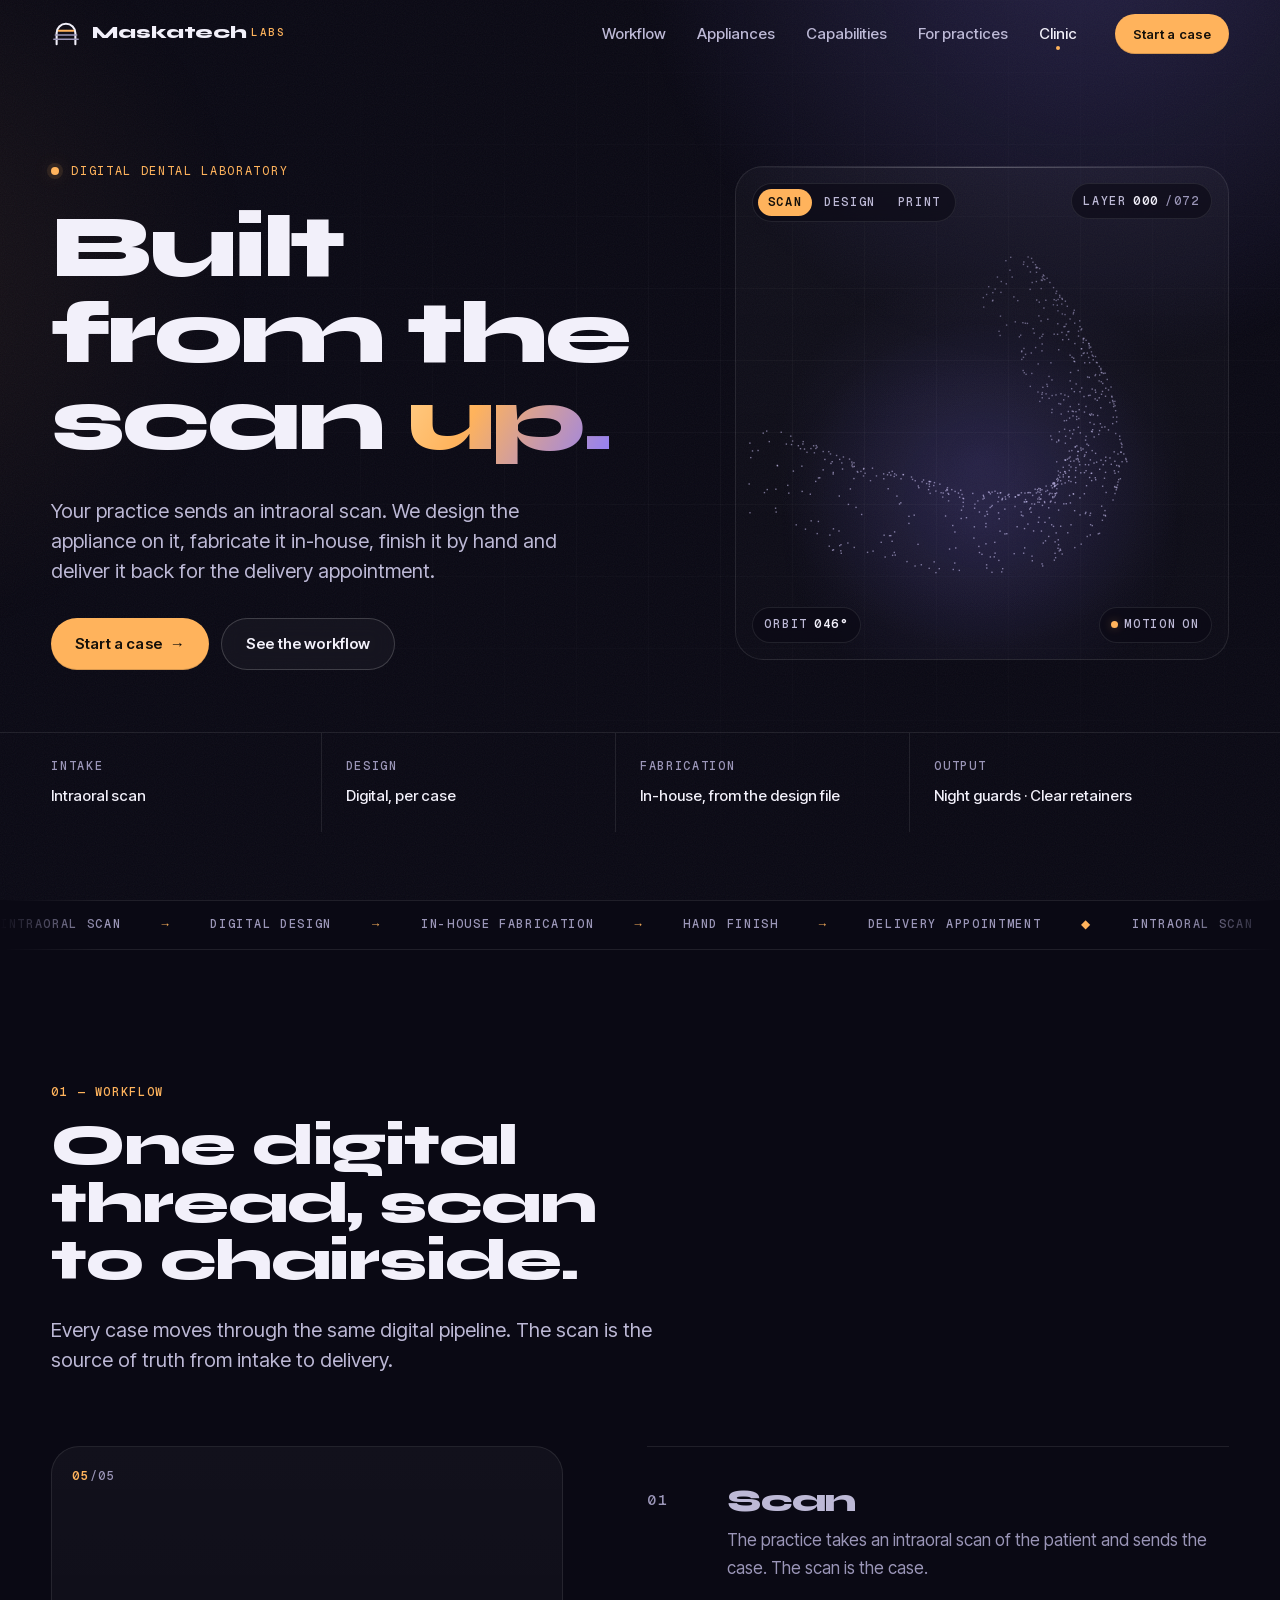
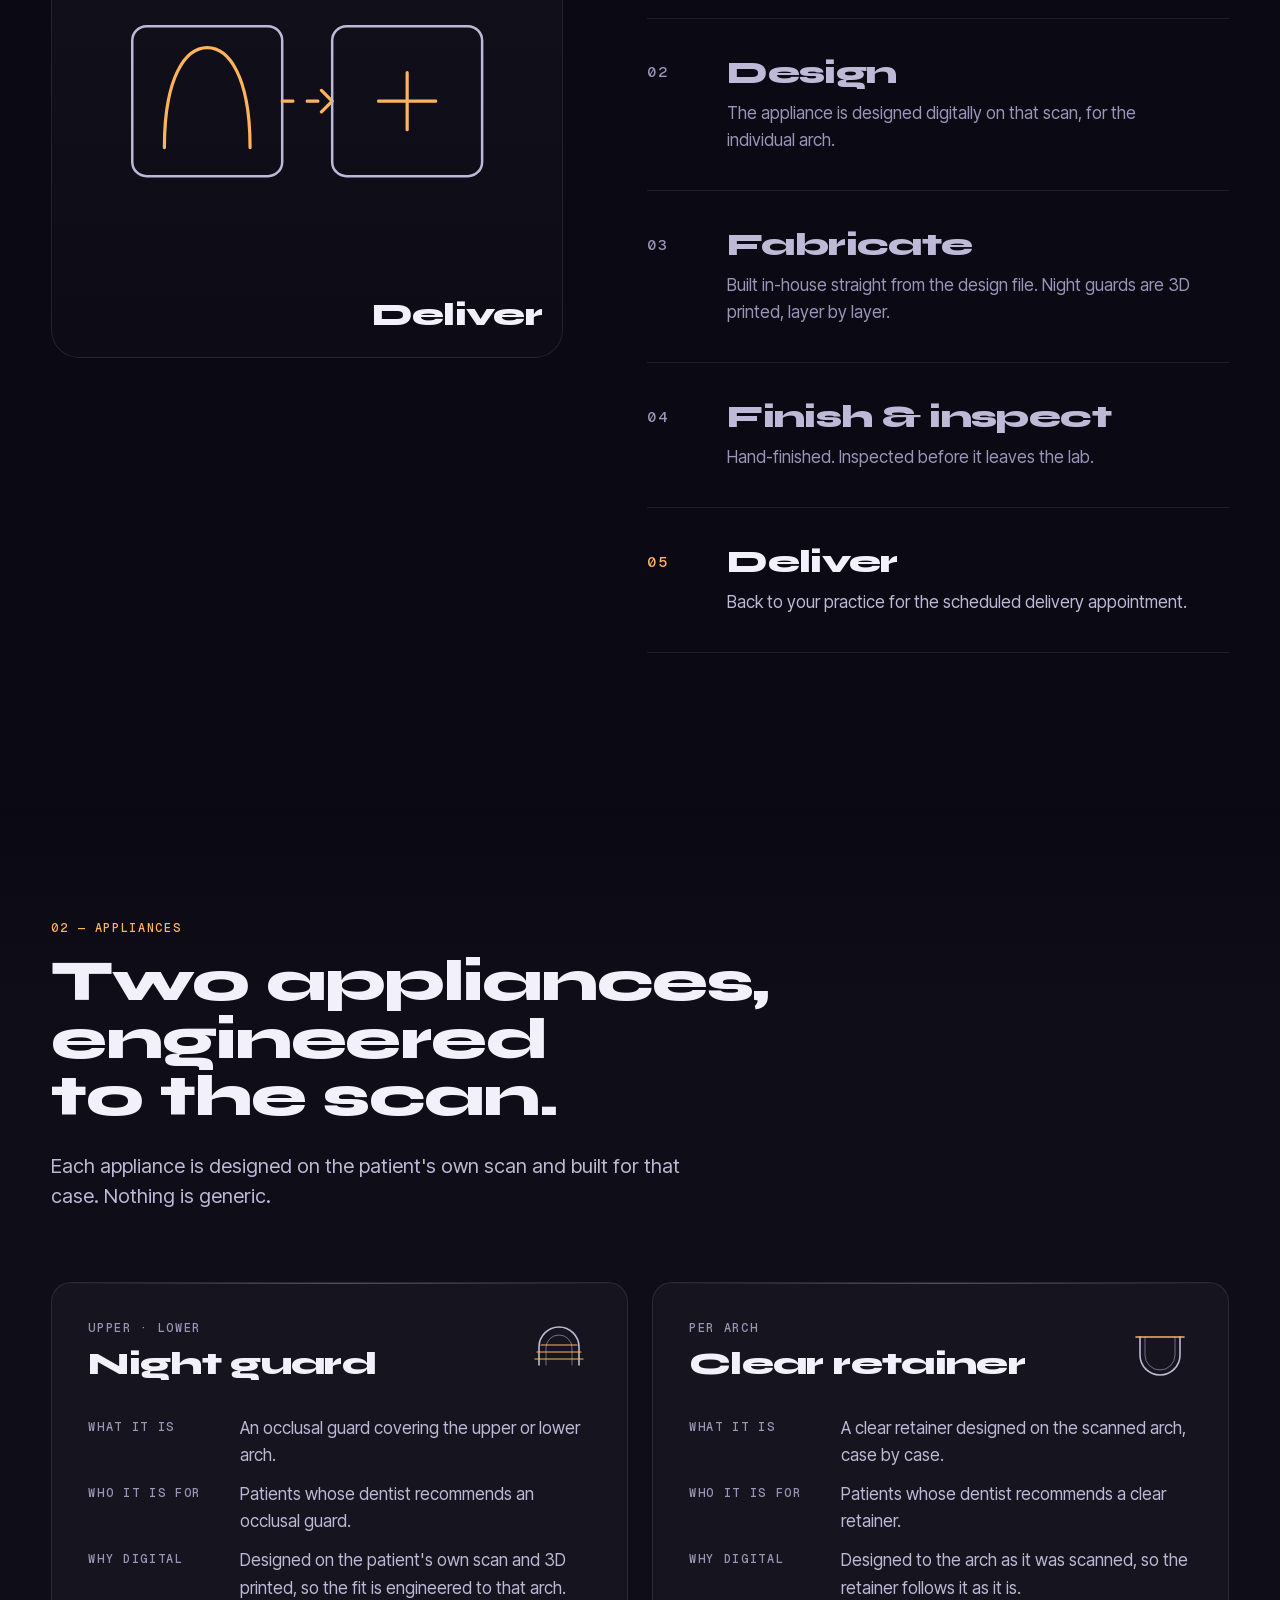
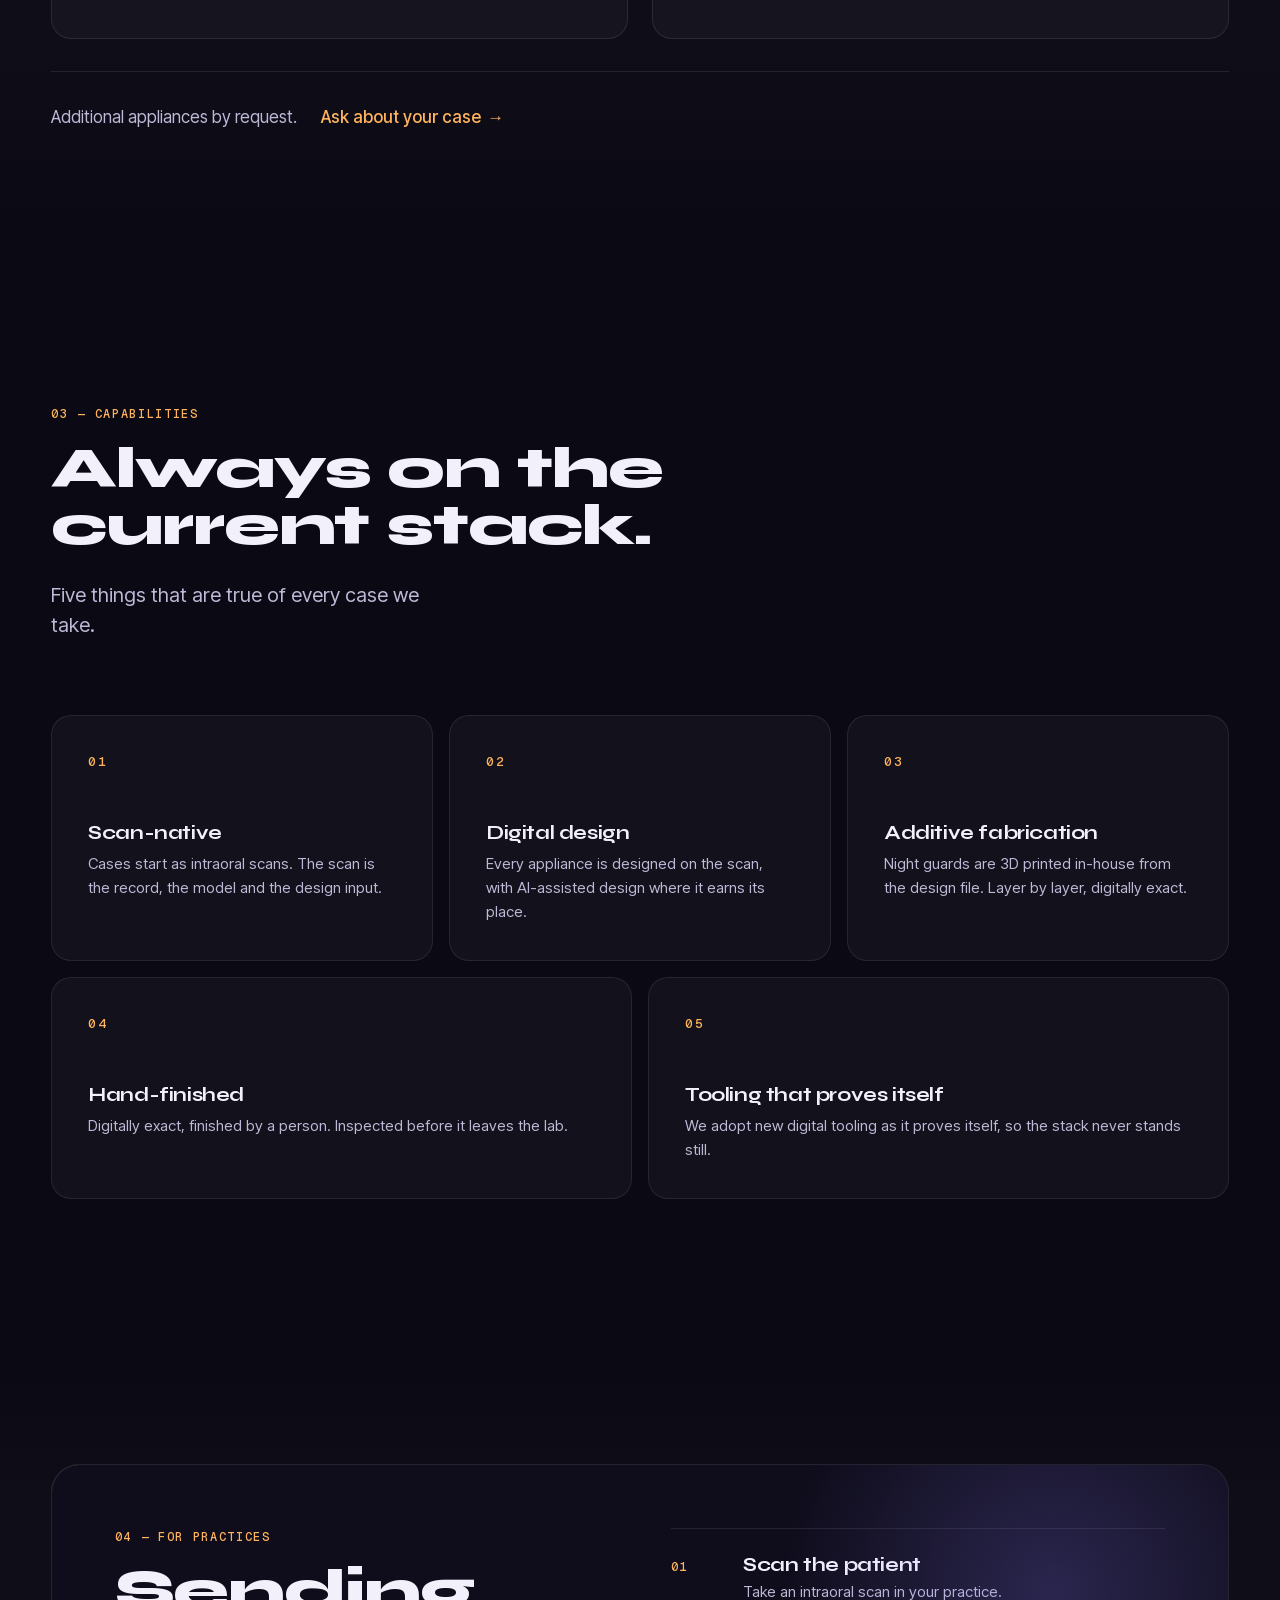
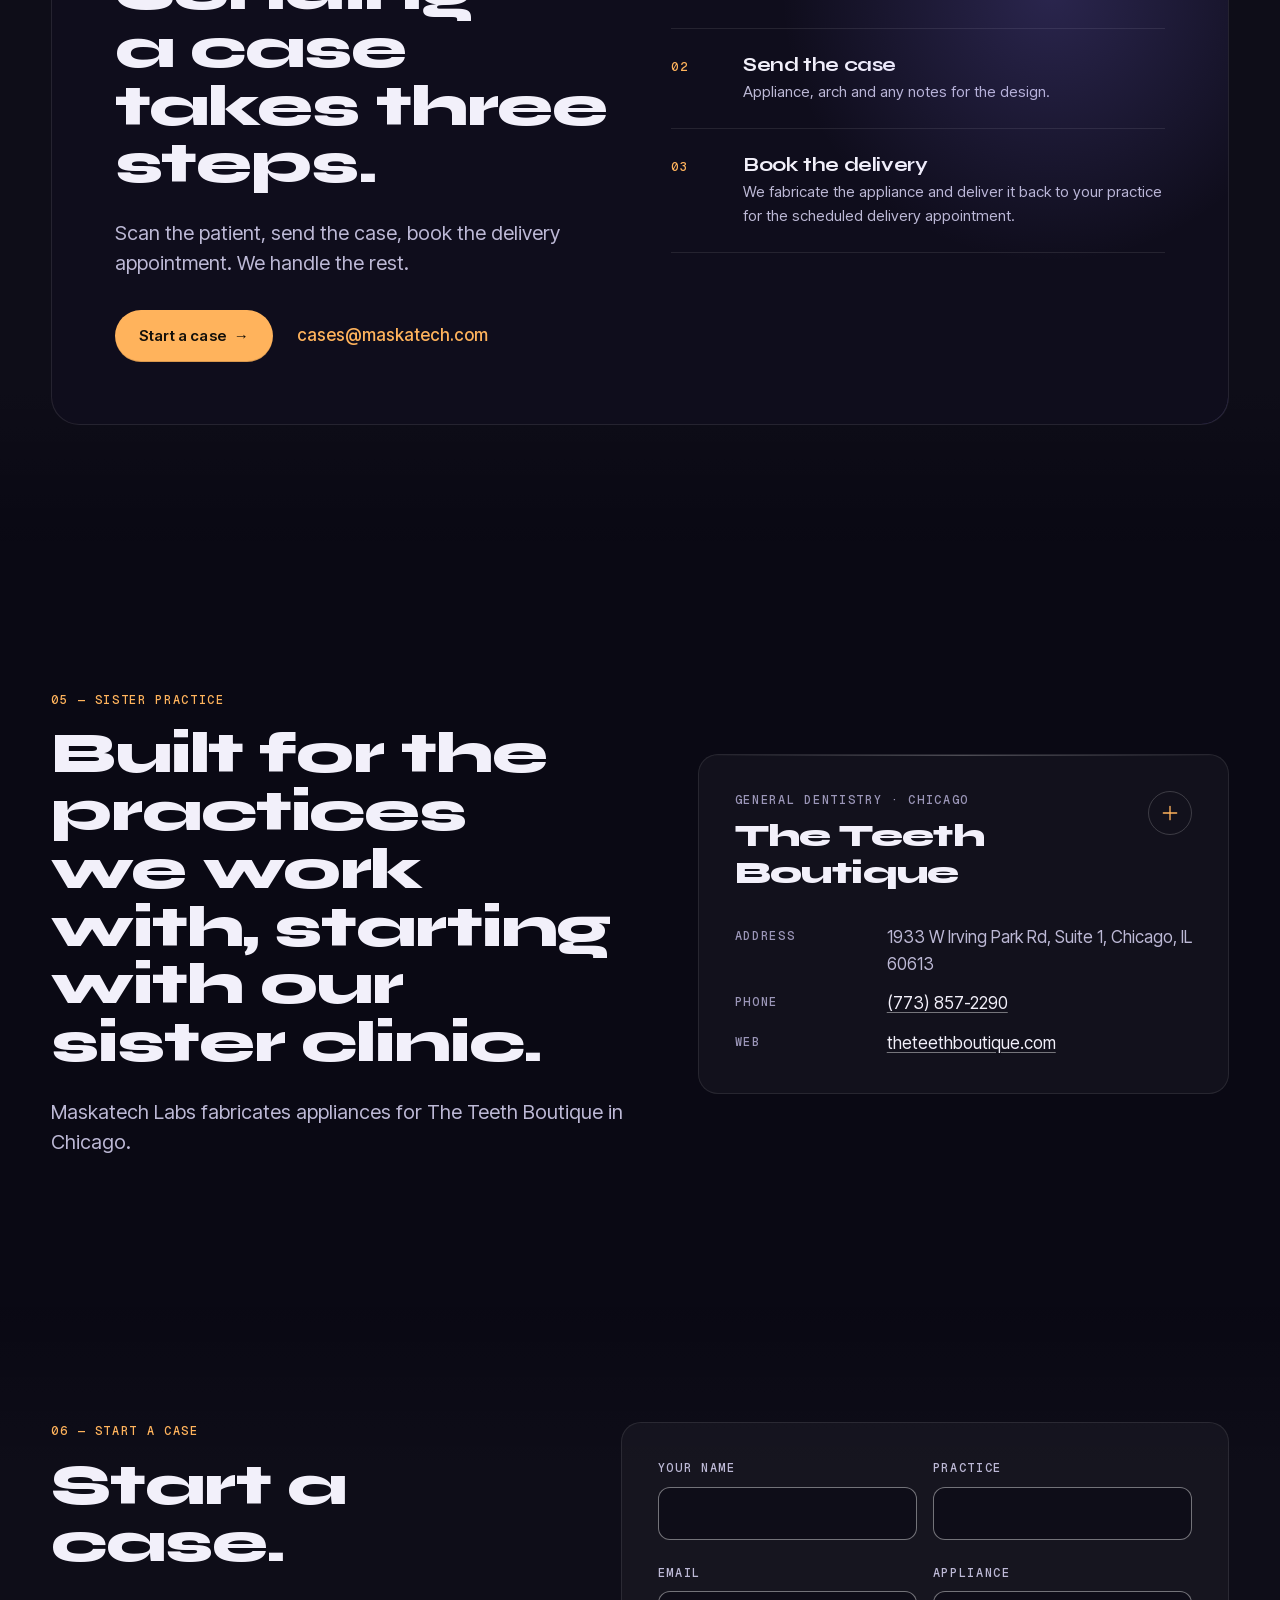
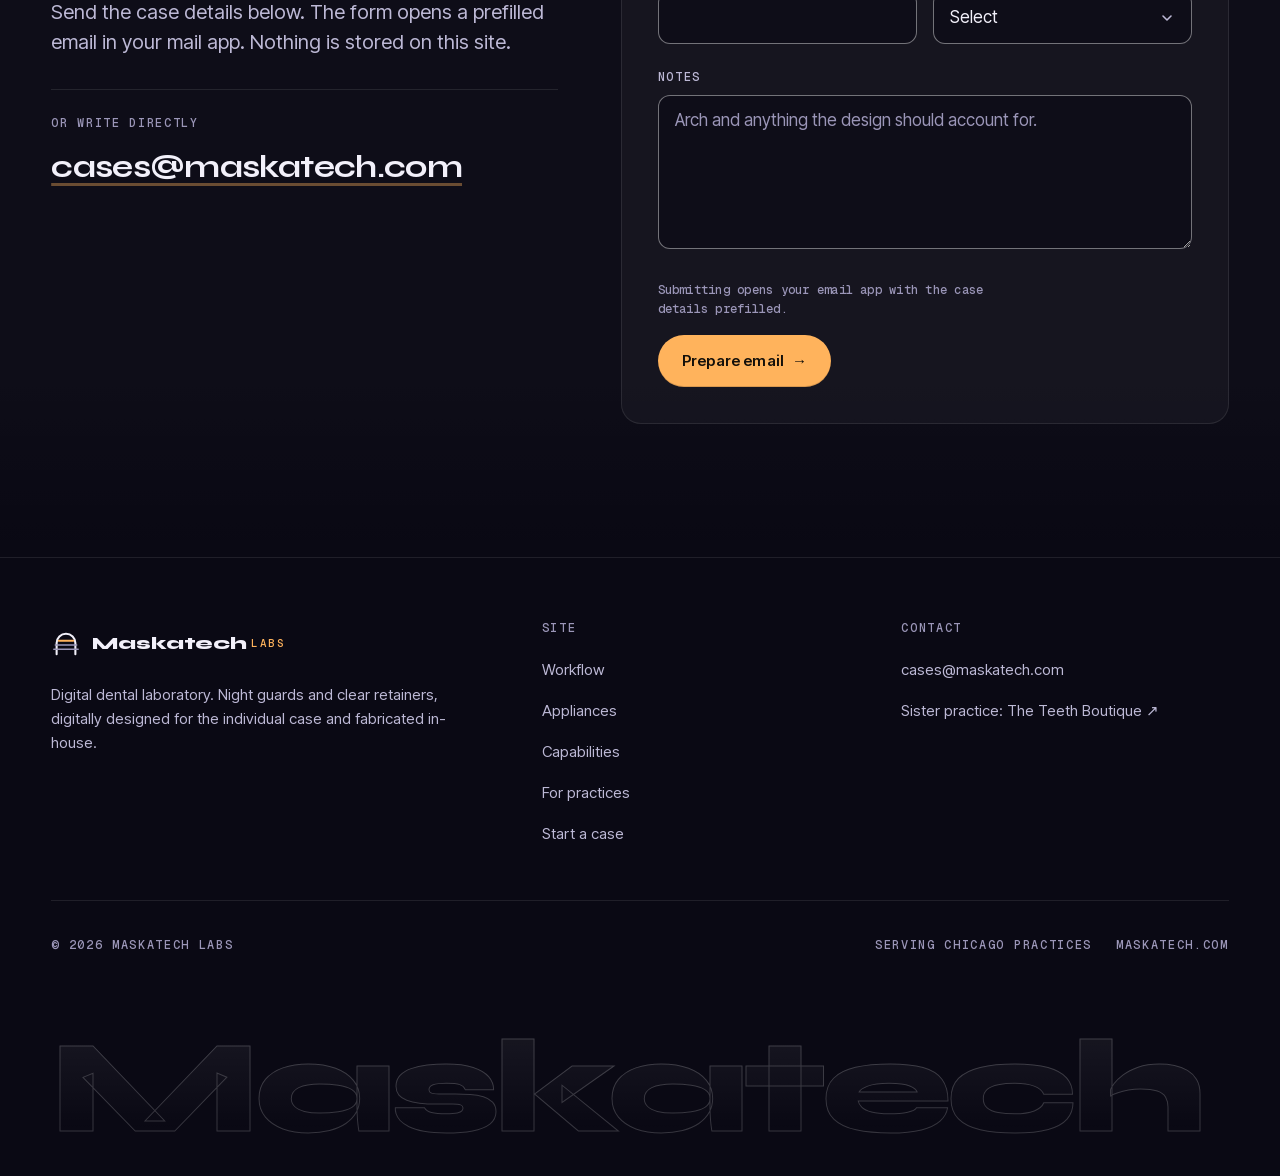
==== commit e56a50b1: "Build the Maskatech Labs site: "Cure Light" design with a scan-to-print hero One-page static site fo" ====
--- a/index.html
+++ b/index.html
@@ -4,23 +4,23 @@
   <meta charset="utf-8">
   <meta name="viewport" content="width=device-width, initial-scale=1">
   <title>Maskatech Labs — Digital Dental Laboratory</title>
-  <meta name="description" content="Maskatech Labs is a digital dental laboratory. From intraoral scan to finished appliance: night guards and clear retainers, digitally designed for the individual case.">
+  <meta name="description" content="Maskatech Labs is a digital dental laboratory. Intraoral scan in, precision appliance out: night guards and clear retainers, digitally designed for the individual case and fabricated in-house.">
   <link rel="canonical" href="https://maskatech.com/">
-  <meta name="theme-color" content="#050608">
+  <meta name="theme-color" content="#0a0914">
   <meta name="color-scheme" content="dark">
 
   <!-- Open Graph / Twitter -->
   <meta property="og:type" content="website">
   <meta property="og:site_name" content="Maskatech Labs">
   <meta property="og:title" content="Maskatech Labs — Digital Dental Laboratory">
-  <meta property="og:description" content="Scan in. Appliance out. Night guards and clear retainers, digitally designed for the individual case.">
+  <meta property="og:description" content="Built from the scan up. Night guards and clear retainers, digitally designed for the individual case.">
   <meta property="og:url" content="https://maskatech.com/">
   <meta property="og:image" content="https://maskatech.com/assets/img/og-image.png">
   <meta property="og:image:width" content="1200">
   <meta property="og:image:height" content="630">
   <meta name="twitter:card" content="summary_large_image">
   <meta name="twitter:title" content="Maskatech Labs — Digital Dental Laboratory">
-  <meta name="twitter:description" content="Scan in. Appliance out. Night guards and clear retainers, digitally designed for the individual case.">
+  <meta name="twitter:description" content="Built from the scan up. Night guards and clear retainers, digitally designed for the individual case.">
   <meta name="twitter:image" content="https://maskatech.com/assets/img/og-image.png">
 
   <!-- Icons / manifest -->
@@ -28,14 +28,12 @@
   <link rel="manifest" href="site.webmanifest">
 
   <!-- Self-hosted fonts (display=swap inside the face rules) -->
-  <link rel="stylesheet" href="assets/fonts/space-grotesk.css">
-  <link rel="stylesheet" href="assets/fonts/jetbrains-mono.css">
+  <link rel="preload" href="assets/fonts/syne-latin.woff2" as="font" type="font/woff2" crossorigin>
+  <link rel="preload" href="assets/fonts/inter-tight-latin.woff2" as="font" type="font/woff2" crossorigin>
+  <link rel="stylesheet" href="assets/fonts/fonts.css">
   <link rel="stylesheet" href="assets/css/style.css">
 
-  <!-- Marks the document as JS-capable before first paint so reveals can be gated -->
-  <script>document.documentElement.className = document.documentElement.className.replace('no-js', 'js');</script>
-  <script src="assets/js/site-config.js" defer></script>
-  <script src="assets/js/main.js" defer></script>
+  <script>document.documentElement.classList.replace('no-js', 'js');</script>
 
   <!-- Structured data: verified facts only -->
   <script type="application/ld+json">
@@ -45,261 +43,205 @@
     "name": "Maskatech Labs",
     "url": "https://maskatech.com/",
     "email": "cases@maskatech.com",
-    "description": "Digital dental laboratory fabricating custom oral appliances for dental practices.",
+    "description": "Digital dental laboratory. Night guards and clear retainers, digitally designed for dental practices.",
     "logo": "https://maskatech.com/assets/img/logo.svg"
   }
   </script>
 </head>
 <body>
   <a class="skip-link" href="#main">Skip to content</a>
+  <div class="grain" aria-hidden="true"></div>
 
   <!-- =====================================================================
-       1. Sticky nav
+       1. Nav
        ===================================================================== -->
   <header class="nav" id="nav">
-    <div class="container nav-inner">
+    <div class="wrap nav-inner">
       <a class="brand" href="#top" aria-label="Maskatech Labs — home">
-        <svg class="brand-mark" viewBox="0 0 24 24" aria-hidden="true" focusable="false">
-          <path d="M4 21V12a8 8 0 0 1 16 0v9" fill="none" stroke="currentColor" stroke-width="1.75" stroke-linecap="round"/>
-          <path class="mark-scan" d="M2 15.5h20" fill="none" stroke="currentColor" stroke-width="1.5" stroke-linecap="round"/>
-          <circle class="mark-scan" cx="12" cy="15.5" r="1.5" fill="currentColor"/>
+        <svg class="brand-mark" viewBox="0 0 32 32" aria-hidden="true" focusable="false">
+          <path d="M6 27V15a10 10 0 0 1 20 0v12" fill="none" stroke="currentColor" stroke-width="2.2" stroke-linecap="round"/>
+          <path class="mark-layer" d="M3 21.5h26M4.6 17h22.8" fill="none" stroke="currentColor" stroke-width="1.6" stroke-linecap="round"/>
+          <path class="mark-layer mark-layer--hot" d="M8.2 12.5h15.6" fill="none" stroke="currentColor" stroke-width="2" stroke-linecap="round"/>
         </svg>
-        <span class="brand-word">MASKATECH<span class="brand-labs">LABS</span></span>
+        <span class="brand-word">Maskatech<span class="brand-labs">Labs</span></span>
       </a>
 
       <button class="nav-toggle" type="button" aria-expanded="false" aria-controls="nav-menu" aria-label="Open menu">
-        <span></span>
+        <span class="nav-toggle-bar" aria-hidden="true"></span>
       </button>
 
       <nav class="nav-menu" id="nav-menu" aria-label="Primary">
         <ul class="nav-links">
           <li><a class="nav-link" href="#workflow">Workflow</a></li>
           <li><a class="nav-link" href="#appliances">Appliances</a></li>
-          <li><a class="nav-link" href="#precision">Precision</a></li>
+          <li><a class="nav-link" href="#stack">Capabilities</a></li>
           <li><a class="nav-link" href="#practices">For practices</a></li>
           <li><a class="nav-link" href="#clinic">Clinic</a></li>
         </ul>
         <a class="btn btn--primary btn--sm nav-cta" href="#contact">Start a case</a>
       </nav>
     </div>
+    <span class="nav-progress" id="nav-progress" aria-hidden="true"></span>
   </header>
 
   <main id="main" tabindex="-1">
     <!-- ===================================================================
-         2. Hero — scan mesh of a dental arch (canvas 2D, static SVG fallback)
+         2. Hero — scan → design → print (canvas 2D, static SVG fallback)
          =================================================================== -->
     <section class="hero" id="top" aria-labelledby="hero-title">
-      <canvas class="hero-canvas" id="hero-canvas" aria-hidden="true"></canvas>
-
-      <div class="container hero-grid">
-        <!-- Stage first in the DOM: it is the first thing on screen below 900px, so reading and focus order match; the desktop grid moves the copy into column 1 with `order` -->
+      <div class="hero-bg" aria-hidden="true"></div>
+
+      <div class="wrap hero-grid">
+        <div class="hero-copy">
+          <p class="eyebrow" data-reveal><span class="eyebrow-dot" aria-hidden="true"></span>Digital dental laboratory</p>
+          <h1 class="hero-title" id="hero-title">
+            <span class="line"><span class="word">Built</span></span>
+            <span class="line"><span class="word">from the</span></span>
+            <span class="line"><span class="word">scan <em>up.</em></span></span>
+          </h1>
+          <p class="hero-lede" data-reveal>Your practice sends an intraoral scan. We design the appliance on it, fabricate it in-house, finish it by hand and deliver it back for the delivery appointment.</p>
+          <div class="hero-ctas" data-reveal>
+            <a class="btn btn--primary" href="#contact" data-magnet>Start a case <span class="btn-arrow" aria-hidden="true">→</span></a>
+            <a class="btn btn--ghost" href="#workflow" data-magnet>See the workflow</a>
+          </div>
+        </div>
+
         <div class="hero-stage" id="hero-stage">
-          <img class="hero-fallback" src="assets/img/arch-mesh.svg" width="600" height="600" alt="Wireframe scan mesh of a dental arch" decoding="async" fetchpriority="high">
-          <span class="hud-corner hud-corner--tl" aria-hidden="true"></span>
-          <span class="hud-corner hud-corner--tr" aria-hidden="true"></span>
-          <span class="hud-corner hud-corner--bl" aria-hidden="true"></span>
-          <span class="hud-corner hud-corner--br" aria-hidden="true"></span>
-
-          <p class="hud hud--tl" aria-hidden="true"><span class="hud-dot"></span>Mesh // Dental arch</p>
-          <p class="hud hud--tr" aria-hidden="true">θ <b id="hud-yaw">---.-°</b></p>
-          <p class="hud hud--bl" aria-hidden="true">Scan <span class="hud-bar"><i id="hud-scan"></i></span> <b id="hud-pct">--%</b></p>
-          <button class="hud hud--br hud-toggle" id="hud-motion" type="button" aria-pressed="true">
-            <span class="hud-dot" aria-hidden="true"></span><span>Motion</span> <span class="hud-state" aria-hidden="true">on</span>
+          <img class="hero-fallback" src="assets/img/appliance-layers.svg" width="600" height="600" alt="A stylised night guard built up layer by layer, drawn as stacked contour lines" decoding="async" fetchpriority="high">
+          <canvas class="hero-canvas" id="hero-canvas" aria-hidden="true"></canvas>
+
+          <!-- Readouts describe the animation only (never business numbers) -->
+          <div class="hud hud--phases" aria-hidden="true">
+            <span class="hud-phase is-on" data-phase="scan">Scan</span>
+            <span class="hud-phase" data-phase="design">Design</span>
+            <span class="hud-phase" data-phase="print">Print</span>
+          </div>
+          <p class="hud hud--layer" aria-hidden="true">Layer <b id="hud-layer">000</b><span class="hud-dim">/072</span></p>
+          <p class="hud hud--orbit" aria-hidden="true">Orbit <b id="hud-orbit">---°</b></p>
+          <button class="hud hud--motion" id="hud-motion" type="button" aria-pressed="true">
+            <span class="hud-dot" aria-hidden="true"></span>Motion <span class="hud-state" aria-hidden="true">on</span>
           </button>
         </div>
-
-        <div class="hero-copy">
-          <p class="mono mono--accent hero-eyebrow" data-reveal>Digital dental laboratory&nbsp;· Custom oral appliances</p>
-          <h1 class="hero-title" id="hero-title" data-reveal>Scan in.<br>Appliance<br><span class="accent">out.</span></h1>
-          <p class="hero-lede" data-reveal>Maskatech Labs is a digital dental laboratory. Your practice sends an intraoral scan. We return a <span class="nowrap">precision-fabricated</span> appliance, digitally designed for the individual case.</p>
-          <div class="hero-ctas" data-reveal>
-            <a class="btn btn--primary" href="#contact">Start a case <span class="btn-arrow" aria-hidden="true">→</span></a>
-            <a class="btn btn--ghost" href="#workflow">See the workflow</a>
-          </div>
-        </div>
-      </div>
-
-      <dl class="container hero-specs" data-reveal-group>
+      </div>
+
+      <dl class="wrap hero-specs" data-reveal-group>
         <div class="hero-spec" data-reveal>
-          <dt class="mono">Intake</dt>
-          <dd>Intraoral scan from the practice</dd>
+          <dt>Intake</dt>
+          <dd>Intraoral scan</dd>
         </div>
         <div class="hero-spec" data-reveal>
-          <dt class="mono">Design</dt>
-          <dd>Digital, for the individual case</dd>
+          <dt>Design</dt>
+          <dd>Digital, per case</dd>
         </div>
         <div class="hero-spec" data-reveal>
-          <dt class="mono">Output</dt>
+          <dt>Fabrication</dt>
+          <dd>In-house, from the design file</dd>
+        </div>
+        <div class="hero-spec" data-reveal>
+          <dt>Output</dt>
           <dd>Night guards · Clear retainers</dd>
         </div>
       </dl>
     </section>
 
-    <!-- ===================================================================
-         3. Workflow — the digital case journey
+    <!-- Kinetic strip -->
+    <div class="ticker" aria-hidden="true">
+      <div class="ticker-track">
+        <span>Intraoral scan</span><span class="ticker-sep">→</span><span>Digital design</span><span class="ticker-sep">→</span><span>In-house fabrication</span><span class="ticker-sep">→</span><span>Hand finish</span><span class="ticker-sep">→</span><span>Delivery appointment</span><span class="ticker-sep">◆</span>
+        <span>Intraoral scan</span><span class="ticker-sep">→</span><span>Digital design</span><span class="ticker-sep">→</span><span>In-house fabrication</span><span class="ticker-sep">→</span><span>Hand finish</span><span class="ticker-sep">→</span><span>Delivery appointment</span><span class="ticker-sep">◆</span>
+      </div>
+    </div>
+
+    <!-- ===================================================================
+         3. Workflow — sticky stage + scrolling steps
          =================================================================== -->
     <section class="sec" id="workflow" aria-labelledby="workflow-title">
-      <div class="container">
+      <div class="wrap">
         <header class="sec-head" data-reveal>
-          <p class="mono sec-idx" aria-hidden="true">01 / Workflow</p>
-          <h2 class="sec-title" id="workflow-title">From intraoral scan to finished appliance.</h2>
-          <p class="sec-lede">One digital thread runs through every case, from the scan your practice takes to the appliance delivered back for the delivery appointment.</p>
+          <p class="sec-idx" aria-hidden="true">01 — Workflow</p>
+          <h2 class="sec-title" id="workflow-title">One digital thread, scan to chairside.</h2>
+          <p class="sec-lede">Every case moves through the same digital pipeline. The scan is the source of truth from intake to delivery.</p>
         </header>
 
-        <div class="wf" id="wf" data-reveal>
-          <ol class="wf-list">
-            <li class="wf-item is-active" data-wf-item>
-              <h3 class="wf-title">
-                <button class="wf-btn" type="button" id="wf-b1" aria-expanded="true" aria-controls="wf-p1">
-                  <span class="wf-idx">01</span>
-                  <span class="wf-name">Scan</span>
-                  <span class="wf-state" aria-hidden="true">Active</span>
-                </button>
-              </h3>
-              <div class="wf-body" id="wf-p1">
-                <div><p>The practice takes an intraoral scan of the patient and sends the case. The scan is the case.</p></div>
+        <div class="wf" id="wf">
+          <div class="wf-stage" aria-hidden="true">
+            <div class="wf-stage-card">
+              <p class="wf-stage-idx"><b id="wf-hud-idx">01</b><span class="hud-dim">/05</span></p>
+              <p class="wf-stage-name" id="wf-hud-name">Scan</p>
+              <svg class="wf-glyph is-active" data-wf-glyph viewBox="0 0 240 240" focusable="false">
+                <path class="g-soft" d="M40 200C40 90 70 40 120 40C170 40 200 90 200 200M70 200C70 110 90 70 120 70C90 70 70 110 70 200M120 70C150 70 170 110 170 200"/>
+                <g class="g-scan"><rect class="g-fill" x="20" y="100" width="200" height="34"/><path class="g-hot" d="M20 117H220"/></g>
+                <g class="g-points"><circle cx="55.7" cy="171.6" r="2.2"/><circle cx="59.5" cy="135.2" r="2.2"/><circle cx="66.4" cy="105.8" r="2.2"/><circle cx="76" cy="83.2" r="2.2"/><circle cx="88.3" cy="67.4" r="2.2"/><circle cx="103" cy="58.1" r="2.2"/><circle cx="120" cy="55" r="2.2"/><circle cx="137" cy="58.1" r="2.2"/><circle cx="151.7" cy="67.4" r="2.2"/><circle cx="164" cy="83.2" r="2.2"/><circle cx="173.6" cy="105.8" r="2.2"/><circle cx="180.5" cy="135.2" r="2.2"/><circle cx="184.3" cy="171.6" r="2.2"/></g>
+              </svg>
+              <svg class="wf-glyph" data-wf-glyph viewBox="0 0 240 240" focusable="false">
+                <path class="g-soft" d="M40 200C40 90 70 40 120 40C170 40 200 90 200 200M70 200C70 110 90 70 120 70C90 70 70 110 70 200"/>
+                <path class="g-hot g-draw" d="M40 200C40 90 70 40 120 40C170 40 200 90 200 200H170C170 110 150 70 120 70C90 70 70 110 70 200Z"/>
+                <path class="g-soft" stroke-dasharray="3 5" d="M40 200V90M40 90H70M120 40H70M120 40H170M200 90H170M200 200V90"/>
+                <g class="g-nodes"><rect x="36" y="196" width="8" height="8"/><rect x="196" y="196" width="8" height="8"/><rect x="116" y="36" width="8" height="8"/><rect x="36" y="86" width="8" height="8"/><rect x="196" y="86" width="8" height="8"/></g>
+              </svg>
+              <svg class="wf-glyph" data-wf-glyph viewBox="0 0 240 240" focusable="false">
+                <g class="g-layers">
+                  <path class="g-soft" d="M40 196C40 96 70 52 120 52C170 52 200 96 200 196"/>
+                  <path class="g-soft" d="M40 184C40 84 70 40 120 40C170 40 200 84 200 184"/>
+                  <path class="g-soft" d="M40 172C40 72 70 28 120 28C170 28 200 72 200 172"/>
+                  <path class="g-soft" d="M40 208C40 108 70 64 120 64C170 64 200 108 200 208"/>
+                </g>
+                <path class="g-hot g-printline" d="M16 150H224"/>
+                <path class="g-soft" d="M16 214H224"/>
+              </svg>
+              <svg class="wf-glyph" data-wf-glyph viewBox="0 0 240 240" focusable="false">
+                <path class="g-line" d="M40 200C40 90 70 40 120 40C170 40 200 90 200 200H170C170 110 150 70 120 70C90 70 70 110 70 200Z"/>
+                <g class="g-loupe"><circle class="g-fill" cx="120" cy="60" r="34"/><circle class="g-hot" cx="120" cy="60" r="34"/><path class="g-hot" d="M110 60L117 67L131 53"/></g>
+                <path class="g-soft" d="M24 40V200M30 60H36M30 80H36M30 100H36M30 120H36M30 140H36M30 160H36M30 180H36"/>
+              </svg>
+              <svg class="wf-glyph" data-wf-glyph viewBox="0 0 240 240" focusable="false">
+                <rect class="g-line" x="22" y="78" width="84" height="84" rx="8"/>
+                <path class="g-hot" d="M40 146C40 106 52 90 64 90C76 90 88 106 88 146"/>
+                <path class="g-hot g-route" d="M106 120H134"/>
+                <path class="g-hot" d="M128 114L134 120L128 126"/>
+                <rect class="g-line" x="134" y="78" width="84" height="84" rx="8"/>
+                <path class="g-hot" d="M176 104V136M160 120H192"/>
+              </svg>
+            </div>
+          </div>
+
+          <ol class="wf-steps">
+            <li class="wf-step is-active" data-wf-step>
+              <span class="wf-num" aria-hidden="true">01</span>
+              <div class="wf-body">
+                <h3 class="wf-name">Scan</h3>
+                <p>The practice takes an intraoral scan of the patient and sends the case. The scan is the case.</p>
               </div>
             </li>
-            <li class="wf-item" data-wf-item>
-              <h3 class="wf-title">
-                <button class="wf-btn" type="button" id="wf-b2" aria-expanded="false" aria-controls="wf-p2">
-                  <span class="wf-idx">02</span>
-                  <span class="wf-name">Design</span>
-                  <span class="wf-state" aria-hidden="true">Active</span>
-                </button>
-              </h3>
-              <div class="wf-body" id="wf-p2">
-                <div><p>The appliance is digitally designed on that scan, for the individual case.</p></div>
+            <li class="wf-step" data-wf-step>
+              <span class="wf-num" aria-hidden="true">02</span>
+              <div class="wf-body">
+                <h3 class="wf-name">Design</h3>
+                <p>The appliance is designed digitally on that scan, for the individual arch.</p>
               </div>
             </li>
-            <li class="wf-item" data-wf-item>
-              <h3 class="wf-title">
-                <button class="wf-btn" type="button" id="wf-b3" aria-expanded="false" aria-controls="wf-p3">
-                  <span class="wf-idx">03</span>
-                  <span class="wf-name">Fabricate</span>
-                  <span class="wf-state" aria-hidden="true">Active</span>
-                </button>
-              </h3>
-              <div class="wf-body" id="wf-p3">
-                <div><p>Precision-fabricated from the design. Digitally exact.</p></div>
+            <li class="wf-step" data-wf-step>
+              <span class="wf-num" aria-hidden="true">03</span>
+              <div class="wf-body">
+                <h3 class="wf-name">Fabricate</h3>
+                <p>Built in-house straight from the design file. Night guards are 3D printed, layer by layer.</p>
               </div>
             </li>
-            <li class="wf-item" data-wf-item>
-              <h3 class="wf-title">
-                <button class="wf-btn" type="button" id="wf-b4" aria-expanded="false" aria-controls="wf-p4">
-                  <span class="wf-idx">04</span>
-                  <span class="wf-name">Finish &amp; inspect</span>
-                  <span class="wf-state" aria-hidden="true">Active</span>
-                </button>
-              </h3>
-              <div class="wf-body" id="wf-p4">
-                <div><p>Hand-finished. Every case is inspected before it leaves the lab.</p></div>
+            <li class="wf-step" data-wf-step>
+              <span class="wf-num" aria-hidden="true">04</span>
+              <div class="wf-body">
+                <h3 class="wf-name">Finish &amp; inspect</h3>
+                <p>Hand-finished. Inspected before it leaves the lab.</p>
               </div>
             </li>
-            <li class="wf-item" data-wf-item>
-              <h3 class="wf-title">
-                <button class="wf-btn" type="button" id="wf-b5" aria-expanded="false" aria-controls="wf-p5">
-                  <span class="wf-idx">05</span>
-                  <span class="wf-name">Deliver</span>
-                  <span class="wf-state" aria-hidden="true">Active</span>
-                </button>
-              </h3>
-              <div class="wf-body" id="wf-p5">
-                <div><p>The finished appliance is delivered back to the practice for the scheduled delivery appointment.</p></div>
+            <li class="wf-step" data-wf-step>
+              <span class="wf-num" aria-hidden="true">05</span>
+              <div class="wf-body">
+                <h3 class="wf-name">Deliver</h3>
+                <p>Back to your practice for the scheduled delivery appointment.</p>
               </div>
             </li>
           </ol>
-
-          <!-- Stage: one glyph per step, crossfaded by JS -->
-          <div class="wf-stage" aria-hidden="true">
-            <p class="hud hud--tl"><span class="hud-dot"></span>Step <b id="wf-hud">01</b></p>
-            <p class="hud hud--br" id="wf-hud-name">Scan</p>
-
-            <!-- 01 Scan -->
-            <svg class="wf-glyph is-active" data-wf-glyph viewBox="0 0 240 240" focusable="false">
-              <defs>
-                <clipPath id="clip-arch-1">
-                  <path d="M40 200C40 90 70 40 120 40C170 40 200 90 200 200H170C170 110 150 70 120 70C90 70 70 110 70 200Z"/>
-                </clipPath>
-              </defs>
-              <path class="stroke-soft" d="M40 200C40 90 70 40 120 40C170 40 200 90 200 200M70 200C70 110 90 70 120 70C90 70 70 110 70 200M120 70C150 70 170 110 170 200M40 200H70M170 200H200"/>
-              <path class="stroke-soft" d="M42.9 146.4L71.9 156.2M51.2 104.1L77.3 121.8M64.7 72.7L85.9 96.4M82.9 52.0L97.4 79.6M105.6 41.5L111.3 71.2M197.1 146.4L168.1 156.2M188.8 104.1L162.7 121.8M175.3 72.7L154.1 96.4M157.1 52.0L142.6 79.6M134.4 41.5L128.7 71.2"/>
-              <g clip-path="url(#clip-arch-1)">
-                <g class="anim-scan">
-                  <rect class="fill-soft" x="20" y="100" width="200" height="40"/>
-                  <path class="stroke-accent" d="M20 120H220"/>
-                  <path class="stroke-soft" d="M20 108H220M20 132H220"/>
-                </g>
-              </g>
-              <g class="anim-points fill-accent">
-                <circle cx="55.7" cy="171.6" r="2"/><circle cx="59.5" cy="135.2" r="2"/><circle cx="66.4" cy="105.8" r="2"/><circle cx="76.0" cy="83.2" r="2"/><circle cx="88.3" cy="67.4" r="2"/><circle cx="103.0" cy="58.1" r="2"/><circle cx="120.0" cy="55.0" r="2"/><circle cx="137.0" cy="58.1" r="2"/><circle cx="151.7" cy="67.4" r="2"/><circle cx="164.0" cy="83.2" r="2"/><circle cx="173.6" cy="105.8" r="2"/><circle cx="180.5" cy="135.2" r="2"/><circle cx="184.3" cy="171.6" r="2"/>
-              </g>
-              <text x="40" y="222">Intraoral scan</text>
-              <text x="200" y="222" text-anchor="end">Occlusal view</text>
-            </svg>
-
-            <!-- 02 Design -->
-            <svg class="wf-glyph" data-wf-glyph viewBox="0 0 240 240" focusable="false">
-              <path class="stroke-soft" d="M40 200C40 90 70 40 120 40C170 40 200 90 200 200M70 200C70 110 90 70 120 70C90 70 70 110 70 200M120 70C150 70 170 110 170 200"/>
-              <path class="stroke-accent anim-draw" d="M40 200C40 90 70 40 120 40C170 40 200 90 200 200H170C170 110 150 70 120 70C90 70 70 110 70 200Z"/>
-              <path class="stroke-soft" stroke-dasharray="3 4" d="M40 200V90M40 90H70M120 40H70M120 40H170M200 90H170M200 200V90"/>
-              <g class="fill-accent">
-                <circle cx="40" cy="90" r="2.5"/><circle cx="70" cy="40" r="2.5"/><circle cx="170" cy="40" r="2.5"/><circle cx="200" cy="90" r="2.5"/>
-              </g>
-              <g class="stroke-accent">
-                <rect x="36" y="196" width="8" height="8"/><rect x="196" y="196" width="8" height="8"/><rect x="116" y="36" width="8" height="8"/>
-              </g>
-              <path class="stroke-soft" d="M20 120H30M210 120H220M120 20V30M120 210V220"/>
-              <text x="40" y="222">Case design</text>
-              <text x="200" y="222" text-anchor="end">Individual case</text>
-            </svg>
-
-            <!-- 03 Fabricate -->
-            <svg class="wf-glyph" data-wf-glyph viewBox="0 0 240 240" focusable="false">
-              <path class="fill-soft" d="M40 200C40 90 70 40 120 40C170 40 200 90 200 200H170C170 110 150 70 120 70C90 70 70 110 70 200Z"/>
-              <path class="stroke" d="M40 200C40 90 70 40 120 40C170 40 200 90 200 200H170C170 110 150 70 120 70C90 70 70 110 70 200Z"/>
-              <path class="stroke-soft" d="M42.9 146.4L71.9 156.2M51.2 104.1L77.3 121.8M64.7 72.7L85.9 96.4M82.9 52.0L97.4 79.6M105.6 41.5L111.3 71.2M197.1 146.4L168.1 156.2M188.8 104.1L162.7 121.8M175.3 72.7L154.1 96.4M157.1 52.0L142.6 79.6M134.4 41.5L128.7 71.2"/>
-              <g class="anim-spin">
-                <circle class="stroke-soft" cx="120" cy="120" r="104"/>
-                <path class="stroke-accent" d="M120 16V26M224 120H214M120 224V214M16 120H26"/>
-                <path class="stroke-soft" d="M193.5 46.5L186.4 53.6M193.5 193.5L186.4 186.4M46.5 193.5L53.6 186.4M46.5 46.5L53.6 53.6"/>
-                <path class="stroke-accent" d="M120 16A104 104 0 0 1 224 120"/>
-              </g>
-              <circle class="fill-accent anim-blink" cx="120" cy="120" r="2.5"/>
-              <text x="40" y="222">Fabrication</text>
-              <text x="200" y="222" text-anchor="end">Digitally exact</text>
-            </svg>
-
-            <!-- 04 Finish & inspect -->
-            <svg class="wf-glyph" data-wf-glyph viewBox="0 0 240 240" focusable="false">
-              <path class="stroke" d="M40 200C40 90 70 40 120 40C170 40 200 90 200 200H170C170 110 150 70 120 70C90 70 70 110 70 200Z"/>
-              <path class="stroke-soft" d="M42.9 146.4L71.9 156.2M51.2 104.1L77.3 121.8M64.7 72.7L85.9 96.4M82.9 52.0L97.4 79.6M105.6 41.5L111.3 71.2M197.1 146.4L168.1 156.2M188.8 104.1L162.7 121.8M175.3 72.7L154.1 96.4M157.1 52.0L142.6 79.6M134.4 41.5L128.7 71.2"/>
-              <g class="anim-loupe">
-                <circle class="fill-soft" cx="120" cy="60" r="34"/>
-                <circle class="stroke-accent" cx="120" cy="60" r="34"/>
-                <path class="stroke-accent" d="M120 26V34M120 86V94M86 60H94M146 60H154"/>
-                <path class="stroke-accent" d="M110 60L117 67L131 53"/>
-              </g>
-              <path class="stroke-soft" d="M24 200H36M24 40H36M30 40V200M30 60H34M30 80H34M30 100H34M30 120H34M30 140H34M30 160H34M30 180H34"/>
-              <text x="40" y="222">Hand-finished</text>
-              <text x="200" y="222" text-anchor="end">Inspected</text>
-            </svg>
-
-            <!-- 05 Deliver -->
-            <svg class="wf-glyph" data-wf-glyph viewBox="0 0 240 240" focusable="false">
-              <rect class="stroke" x="22" y="78" width="84" height="84" rx="6"/>
-              <path class="stroke-accent" d="M40 146C40 106 52 90 64 90C76 90 88 106 88 146M52 146C52 116 58 104 64 104C70 104 76 116 76 146"/>
-              <path class="stroke-accent anim-route" d="M106 120H134"/>
-              <path class="stroke-accent" d="M128 114L134 120L128 126"/>
-              <rect class="stroke" x="134" y="78" width="84" height="84" rx="6"/>
-              <path class="stroke-accent" d="M176 104V136M160 120H192"/>
-              <circle class="fill-accent anim-blink" cx="204" cy="92" r="2.5"/>
-              <text x="22" y="184">Lab</text>
-              <text x="218" y="184" text-anchor="end">Practice</text>
-              <text x="22" y="222">Delivered back</text>
-              <text x="218" y="222" text-anchor="end">Delivery appointment</text>
-            </svg>
-          </div>
         </div>
       </div>
     </section>
@@ -307,104 +249,105 @@
     <!-- ===================================================================
          4. Appliances
          =================================================================== -->
-    <section class="sec" id="appliances" aria-labelledby="appliances-title">
-      <div class="container">
+    <section class="sec sec--tint" id="appliances" aria-labelledby="appliances-title">
+      <div class="wrap">
         <header class="sec-head" data-reveal>
-          <p class="mono sec-idx" aria-hidden="true">02 / Appliances</p>
-          <h2 class="sec-title" id="appliances-title">Night guards and clear retainers, engineered to the scan.</h2>
+          <p class="sec-idx" aria-hidden="true">02 — Appliances</p>
+          <h2 class="sec-title" id="appliances-title">Two appliances, engineered to the scan.</h2>
           <p class="sec-lede">Each appliance is designed on the patient's own scan and built for that case. Nothing is generic.</p>
         </header>
 
         <div class="appliances" data-reveal-group>
-          <article class="card appliance" data-reveal>
+          <article class="card appliance" data-reveal data-glow>
             <div class="appliance-head">
               <div>
+                <p class="tag">Upper · Lower</p>
                 <h3 class="appliance-title">Night guard</h3>
-                <p class="mono mono--accent appliance-tag">Upper · Lower</p>
               </div>
               <svg class="appliance-icon" viewBox="0 0 64 64" aria-hidden="true" focusable="false">
-                <path d="M12 46V28a20 20 0 0 1 40 0v18" fill="none" stroke="currentColor" stroke-width="1.5" stroke-linecap="round"/>
-                <path d="M19 46V29a13 13 0 0 1 26 0v17" fill="none" stroke="currentColor" stroke-width="1" stroke-linecap="round" opacity="0.6"/>
-                <path d="M15.5 38h4M12.5 31h6.5M15 24h6M20 18.5h5M27 15h4M33 15h4M39 18.5h5M43 24h6M45 31h6.5M44.5 38h4" fill="none" stroke="currentColor" stroke-width="1" opacity="0.6"/>
-                <path class="icon-accent" d="M8 46h48" fill="none" stroke="currentColor" stroke-width="1.5" stroke-linecap="round"/>
+                <path d="M12 46V28a20 20 0 0 1 40 0v18" fill="none" stroke="currentColor" stroke-width="1.6" stroke-linecap="round"/>
+                <path d="M19 46V29a13 13 0 0 1 26 0v17" fill="none" stroke="currentColor" stroke-width="1" stroke-linecap="round" opacity="0.55"/>
+                <path class="icon-hot" d="M8 40h48M10 33h44M14 26h36" fill="none" stroke="currentColor" stroke-width="1.2" stroke-linecap="round"/>
               </svg>
             </div>
             <dl class="spec">
-              <dt class="mono">What it is</dt>
+              <dt>What it is</dt>
               <dd>An occlusal guard covering the upper or lower arch.</dd>
-              <dt class="mono">Who it is for</dt>
+              <dt>Who it is for</dt>
               <dd>Patients whose dentist recommends an occlusal guard.</dd>
-              <dt class="mono">Why digital</dt>
-              <dd>Designed on the patient's own scan, so the fit is engineered to that arch.</dd>
+              <dt>Why digital</dt>
+              <dd>Designed on the patient's own scan and 3D printed, so the fit is engineered to that arch.</dd>
             </dl>
           </article>
 
-          <article class="card appliance" data-reveal>
+          <article class="card appliance" data-reveal data-glow>
             <div class="appliance-head">
               <div>
+                <p class="tag">Per arch</p>
                 <h3 class="appliance-title">Clear retainer</h3>
-                <p class="mono mono--accent appliance-tag">Per arch</p>
               </div>
               <svg class="appliance-icon" viewBox="0 0 64 64" aria-hidden="true" focusable="false">
-                <path d="M12 18v18a20 20 0 0 0 40 0V18" fill="none" stroke="currentColor" stroke-width="1.5" stroke-linecap="round"/>
-                <path d="M17 18v18a15 15 0 0 0 30 0V18" fill="none" stroke="currentColor" stroke-width="1" stroke-linecap="round" opacity="0.6"/>
-                <path d="M12 26h5M47 26h5M13 34h4M47 34h4M17 42h4M43 42h4M24 48h4M36 48h4" fill="none" stroke="currentColor" stroke-width="1" opacity="0.6"/>
-                <path class="icon-accent" d="M8 18h48" fill="none" stroke="currentColor" stroke-width="1.5" stroke-linecap="round"/>
+                <path d="M12 18v18a20 20 0 0 0 40 0V18" fill="none" stroke="currentColor" stroke-width="1.6" stroke-linecap="round"/>
+                <path d="M17 18v18a15 15 0 0 0 30 0V18" fill="none" stroke="currentColor" stroke-width="1" stroke-linecap="round" opacity="0.55"/>
+                <path class="icon-hot" d="M8 18h48" fill="none" stroke="currentColor" stroke-width="1.6" stroke-linecap="round"/>
               </svg>
             </div>
             <dl class="spec">
-              <dt class="mono">What it is</dt>
-              <dd>A clear retainer, digitally designed on the scan.</dd>
-              <dt class="mono">Who it is for</dt>
+              <dt>What it is</dt>
+              <dd>A clear retainer designed on the scanned arch, case by case.</dd>
+              <dt>Who it is for</dt>
               <dd>Patients whose dentist recommends a clear retainer.</dd>
-              <dt class="mono">Why digital</dt>
-              <dd>Designed to the scanned arch, case by case, so the retainer follows the arch as it is.</dd>
+              <dt>Why digital</dt>
+              <dd>Designed to the arch as it was scanned, so the retainer follows it as it is.</dd>
             </dl>
           </article>
         </div>
 
         <p class="appliances-note" data-reveal>
-          <span>Additional appliances by request — ask us about your case.</span>
-          <a class="link" href="mailto:cases@maskatech.com" data-cfg-link="contactEmail">Ask about a case</a>
+          <span>Additional appliances by request.</span>
+          <a class="link" href="mailto:cases@maskatech.com" data-cfg-link="contactEmail">Ask about your case <span aria-hidden="true">→</span></a>
         </p>
       </div>
     </section>
 
     <!-- ===================================================================
-         5. Precision — how we work
-         =================================================================== -->
-    <section class="sec" id="precision" aria-labelledby="precision-title">
-      <div class="container">
-        <div class="precision-head" data-reveal>
-          <header class="sec-head">
-            <p class="mono sec-idx" aria-hidden="true">03 / Precision</p>
-            <h2 class="sec-title" id="precision-title">Hand-finished. Digitally exact.</h2>
-          </header>
-          <p class="precision-aside">Four principles behind every case.</p>
-        </div>
-
-        <div class="rule" aria-hidden="true" data-reveal></div>
-
-        <ol class="principles" data-reveal-group>
-          <li class="principle" data-reveal>
-            <span class="principle-idx" aria-hidden="true">01</span>
-            <h3 class="principle-title">Engineered fit</h3>
-            <p>Every appliance is designed on the patient's own scan and built to that geometry.</p>
+         5. Capabilities — the stack
+         =================================================================== -->
+    <section class="sec" id="stack" aria-labelledby="stack-title">
+      <div class="wrap">
+        <header class="sec-head sec-head--row" data-reveal>
+          <div>
+            <p class="sec-idx" aria-hidden="true">03 — Capabilities</p>
+            <h2 class="sec-title" id="stack-title">Always on the current stack.</h2>
+          </div>
+          <p class="sec-lede">Five things that are true of every case we take.</p>
+        </header>
+
+        <ol class="stack" data-reveal-group>
+          <li class="stack-item" data-reveal data-glow>
+            <span class="stack-idx" aria-hidden="true">01</span>
+            <h3 class="stack-title">Scan-native</h3>
+            <p>Cases start as intraoral scans. The scan is the record, the model and the design input.</p>
           </li>
-          <li class="principle" data-reveal>
-            <span class="principle-idx" aria-hidden="true">02</span>
-            <h3 class="principle-title">Case-by-case design</h3>
-            <p>Each appliance is designed for the individual case.</p>
+          <li class="stack-item" data-reveal data-glow>
+            <span class="stack-idx" aria-hidden="true">02</span>
+            <h3 class="stack-title">Digital design</h3>
+            <p>Every appliance is designed on the scan, with AI-assisted design where it earns its place.</p>
           </li>
-          <li class="principle" data-reveal>
-            <span class="principle-idx" aria-hidden="true">03</span>
-            <h3 class="principle-title">Inspected before it leaves the lab</h3>
-            <p>Every case is inspected before it leaves the lab.</p>
+          <li class="stack-item" data-reveal data-glow>
+            <span class="stack-idx" aria-hidden="true">03</span>
+            <h3 class="stack-title">Additive fabrication</h3>
+            <p>Night guards are 3D printed in-house from the design file. Layer by layer, digitally exact.</p>
           </li>
-          <li class="principle" data-reveal>
-            <span class="principle-idx" aria-hidden="true">04</span>
-            <h3 class="principle-title">Tooling that proves itself</h3>
-            <p>We adopt new digital tooling as it proves itself.</p>
+          <li class="stack-item" data-reveal data-glow>
+            <span class="stack-idx" aria-hidden="true">04</span>
+            <h3 class="stack-title">Hand-finished</h3>
+            <p>Digitally exact, finished by a person. Inspected before it leaves the lab.</p>
+          </li>
+          <li class="stack-item" data-reveal data-glow>
+            <span class="stack-idx" aria-hidden="true">05</span>
+            <h3 class="stack-title">Tooling that proves itself</h3>
+            <p>We adopt new digital tooling as it proves itself, so the stack never stands still.</p>
           </li>
         </ol>
       </div>
@@ -413,18 +356,18 @@
     <!-- ===================================================================
          6. For practices — how to send a case
          =================================================================== -->
-    <section class="sec" id="practices" aria-labelledby="practices-title">
-      <div class="container">
+    <section class="sec sec--tint" id="practices" aria-labelledby="practices-title">
+      <div class="wrap">
         <div class="practices-panel" data-reveal>
           <div class="practices-grid">
             <div>
               <header class="sec-head">
-                <p class="mono sec-idx" aria-hidden="true">04 / For practices</p>
+                <p class="sec-idx" aria-hidden="true">04 — For practices</p>
                 <h2 class="sec-title" id="practices-title">Sending a case takes three steps.</h2>
-                <p class="sec-lede">Scan the patient, send the case, and schedule the delivery appointment. We handle the rest.</p>
+                <p class="sec-lede">Scan the patient, send the case, book the delivery appointment. We handle the rest.</p>
               </header>
               <div class="practices-cta">
-                <a class="btn btn--primary" href="#contact">Start a case <span class="btn-arrow" aria-hidden="true">→</span></a>
+                <a class="btn btn--primary" href="#contact" data-magnet>Start a case <span class="btn-arrow" aria-hidden="true">→</span></a>
                 <a class="link" href="mailto:cases@maskatech.com" data-cfg="contactEmail" data-cfg-link="contactEmail">cases@maskatech.com</a>
               </div>
             </div>
@@ -447,7 +390,7 @@
               <li class="step">
                 <span class="step-num" aria-hidden="true">03</span>
                 <div>
-                  <h3>Receive it for the delivery appointment</h3>
+                  <h3>Book the delivery</h3>
                   <p>We fabricate the appliance and deliver it back to your practice for the scheduled delivery appointment.</p>
                 </div>
               </li>
@@ -461,89 +404,86 @@
          7. Sister practice — The Teeth Boutique
          =================================================================== -->
     <section class="sec" id="clinic" aria-labelledby="clinic-title">
-      <div class="container">
-        <div class="clinic">
-          <header class="sec-head" data-reveal>
-            <p class="mono sec-idx" aria-hidden="true">05 / Sister practice</p>
-            <h2 class="sec-title" id="clinic-title">Built for the practices we work with, starting with our sister clinic.</h2>
-            <p class="sec-lede">Maskatech Labs fabricates appliances for <span data-cfg="sisterPractice.name">The Teeth Boutique</span> in Chicago.</p>
+      <div class="wrap clinic">
+        <header class="sec-head" data-reveal>
+          <p class="sec-idx" aria-hidden="true">05 — Sister practice</p>
+          <h2 class="sec-title" id="clinic-title">Built for the practices we work with, starting with our sister clinic.</h2>
+          <p class="sec-lede">Maskatech Labs fabricates appliances for <span data-cfg="sisterPractice.name">The Teeth Boutique</span> in Chicago.</p>
+        </header>
+
+        <div class="card clinic-card" data-reveal data-glow>
+          <div class="card-head">
+            <div>
+              <p class="tag" data-cfg="sisterPractice.descriptor">General dentistry · Chicago</p>
+              <h3 class="clinic-name" data-cfg="sisterPractice.name">The Teeth Boutique</h3>
+            </div>
+            <span class="clinic-mark" aria-hidden="true">
+              <svg viewBox="0 0 24 24" focusable="false"><path d="M12 4v16M4 12h16" fill="none" stroke="currentColor" stroke-width="1.6" stroke-linecap="round"/></svg>
+            </span>
+          </div>
+          <dl class="spec clinic-spec">
+            <dt>Address</dt>
+            <dd data-cfg="sisterPractice.address">1933 W Irving Park Rd, Suite 1, Chicago, IL 60613</dd>
+            <dt>Phone</dt>
+            <dd><!-- [html-validate-disable-next tel-non-breaking -- written exactly as in site-config.js; wrapping is prevented by the nowrap class] --><a class="nowrap" href="tel:+17738572290" data-cfg="sisterPractice.phone" data-cfg-link="sisterPractice.phone">(773) 857-2290</a></dd>
+            <dt>Web</dt>
+            <dd><a href="https://www.theteethboutique.com" data-cfg-link="sisterPractice.url" rel="noopener">theteethboutique.com</a></dd>
+          </dl>
+        </div>
+      </div>
+    </section>
+
+    <!-- ===================================================================
+         8. Contact / Start a case
+         =================================================================== -->
+    <section class="sec sec--tint" id="contact" aria-labelledby="contact-title">
+      <div class="wrap contact">
+        <div data-reveal>
+          <header class="sec-head">
+            <p class="sec-idx" aria-hidden="true">06 — Start a case</p>
+            <h2 class="sec-title" id="contact-title">Start a case.</h2>
+            <p class="sec-lede">Send the case details below. The form opens a prefilled email in your mail app. Nothing is stored on this site.</p>
           </header>
-
-          <div class="card clinic-card" data-reveal>
-            <div class="card-head">
-              <div>
-                <h3 class="clinic-name" data-cfg="sisterPractice.name">The Teeth Boutique</h3>
-                <p class="clinic-tagline" data-cfg="sisterPractice.tagline">General + Cosmetic Dentistry</p>
-              </div>
-              <span class="clinic-mark" aria-hidden="true">
-                <svg viewBox="0 0 24 24" focusable="false"><path d="M12 4v16M4 12h16" fill="none" stroke="currentColor" stroke-width="1.5" stroke-linecap="round"/></svg>
-              </span>
-            </div>
-            <dl class="spec clinic-spec">
-              <dt class="mono">Address</dt>
-              <dd data-cfg="sisterPractice.address">1933 W Irving Park Rd, Suite 1, Chicago, IL 60613</dd>
-              <dt class="mono">Phone</dt>
-              <dd><!-- [html-validate-disable-next tel-non-breaking -- written exactly as in site-config.js; wrapping is prevented in CSS] --><a href="tel:+17738572290" data-cfg="sisterPractice.phone" data-cfg-link="sisterPractice.phone">(773) 857-2290</a></dd>
-              <dt class="mono">Web</dt>
-              <dd><a href="https://www.theteethboutique.com" data-cfg-link="sisterPractice.url" rel="noopener">theteethboutique.com</a></dd>
-            </dl>
-          </div>
-        </div>
-      </div>
-    </section>
-
-    <!-- ===================================================================
-         8. Contact / Start a case
-         =================================================================== -->
-    <section class="sec" id="contact" aria-labelledby="contact-title">
-      <div class="container">
-        <div class="contact">
-          <div data-reveal>
-            <header class="sec-head">
-              <p class="mono sec-idx" aria-hidden="true">06 / Start a case</p>
-              <h2 class="sec-title" id="contact-title">Start a case.</h2>
-              <p class="sec-lede">Send the case details below. The form opens a prefilled email in your mail app. Nothing is stored on this site.</p>
-            </header>
-            <div class="contact-direct">
-              <p class="mono">Or write directly</p>
-              <a class="contact-email" href="mailto:cases@maskatech.com" data-cfg="contactEmail" data-cfg-link="contactEmail">cases@maskatech.com</a>
-            </div>
-          </div>
-
-          <form class="form" id="case-form" action="mailto:cases@maskatech.com" method="post" enctype="text/plain" data-reveal>
-            <div class="field">
-              <label class="mono" for="f-name">Your name</label>
-              <input id="f-name" name="Name" type="text" autocomplete="name" required>
-            </div>
-            <div class="field">
-              <label class="mono" for="f-practice">Practice</label>
-              <input id="f-practice" name="Practice" type="text" autocomplete="organization" required>
-            </div>
-            <div class="field">
-              <label class="mono" for="f-email">Email</label>
-              <input id="f-email" name="Email" type="email" autocomplete="email" required>
-            </div>
-            <div class="field">
-              <label class="mono" for="f-appliance">Appliance</label>
-              <select id="f-appliance" name="Appliance" required>
-                <option value="">Select</option>
-                <option>Night guard – upper</option>
-                <option>Night guard – lower</option>
-                <option>Clear retainer</option>
-                <option>Other</option>
-              </select>
-            </div>
-            <div class="field field--full">
-              <label class="mono" for="f-notes">Notes</label>
-              <textarea id="f-notes" name="Notes" rows="5" placeholder="Arch and anything the design should account for."></textarea>
-            </div>
-            <div class="form-foot">
-              <p class="form-note">Submitting opens your email app with the case details prefilled.</p>
-              <button class="btn btn--primary" type="submit">Prepare email <span class="btn-arrow" aria-hidden="true">→</span></button>
-            </div>
-            <p class="form-status" id="form-status" role="status"></p>
-          </form>
-        </div>
+          <div class="contact-direct">
+            <p class="tag">Or write directly</p>
+            <a class="contact-email" href="mailto:cases@maskatech.com" data-cfg="contactEmail" data-cfg-link="contactEmail">cases@maskatech.com</a>
+          </div>
+        </div>
+
+        <form class="form" id="case-form" action="mailto:cases@maskatech.com" method="post" enctype="text/plain" data-reveal>
+          <div class="field">
+            <label for="f-name">Your name</label>
+            <input id="f-name" name="Name" type="text" autocomplete="name" required>
+          </div>
+          <div class="field">
+            <label for="f-practice">Practice</label>
+            <input id="f-practice" name="Practice" type="text" autocomplete="organization" required>
+          </div>
+          <div class="field">
+            <label for="f-email">Email</label>
+            <input id="f-email" name="Email" type="email" autocomplete="email" required>
+          </div>
+          <div class="field">
+            <label for="f-appliance">Appliance</label>
+            <select id="f-appliance" name="Appliance" required>
+              <option value="">Select</option>
+              <option>Night guard – upper</option>
+              <option>Night guard – lower</option>
+              <option>Clear retainer – upper</option>
+              <option>Clear retainer – lower</option>
+              <option>Other</option>
+            </select>
+          </div>
+          <div class="field field--full">
+            <label for="f-notes">Notes</label>
+            <textarea id="f-notes" name="Notes" rows="5" placeholder="Arch and anything the design should account for."></textarea>
+          </div>
+          <div class="form-foot">
+            <p class="form-note">Submitting opens your email app with the case details prefilled.</p>
+            <button class="btn btn--primary" type="submit" data-magnet>Prepare email <span class="btn-arrow" aria-hidden="true">→</span></button>
+          </div>
+          <p class="form-status" id="form-status" role="status"></p>
+        </form>
       </div>
     </section>
   </main>
@@ -552,31 +492,31 @@
        9. Footer
        ===================================================================== -->
   <footer class="footer">
-    <div class="container">
+    <div class="wrap">
       <div class="footer-grid">
         <div class="footer-brand">
           <a class="brand" href="#top" aria-label="Maskatech Labs — back to top">
-            <svg class="brand-mark" viewBox="0 0 24 24" aria-hidden="true" focusable="false">
-              <path d="M4 21V12a8 8 0 0 1 16 0v9" fill="none" stroke="currentColor" stroke-width="1.75" stroke-linecap="round"/>
-              <path class="mark-scan" d="M2 15.5h20" fill="none" stroke="currentColor" stroke-width="1.5" stroke-linecap="round"/>
-              <circle class="mark-scan" cx="12" cy="15.5" r="1.5" fill="currentColor"/>
+            <svg class="brand-mark" viewBox="0 0 32 32" aria-hidden="true" focusable="false">
+              <path d="M6 27V15a10 10 0 0 1 20 0v12" fill="none" stroke="currentColor" stroke-width="2.2" stroke-linecap="round"/>
+              <path class="mark-layer" d="M3 21.5h26M4.6 17h22.8" fill="none" stroke="currentColor" stroke-width="1.6" stroke-linecap="round"/>
+              <path class="mark-layer mark-layer--hot" d="M8.2 12.5h15.6" fill="none" stroke="currentColor" stroke-width="2" stroke-linecap="round"/>
             </svg>
-            <span class="brand-word">MASKATECH<span class="brand-labs">LABS</span></span>
+            <span class="brand-word">Maskatech<span class="brand-labs">Labs</span></span>
           </a>
-          <p>Digital dental laboratory. Custom oral appliances for dental practices, from intraoral scan to finished appliance.</p>
+          <p>Digital dental laboratory. Night guards and clear retainers, digitally designed for the individual case and fabricated in-house.</p>
         </div>
         <nav class="footer-col" aria-label="Footer">
-          <h2 class="mono">Site</h2>
+          <h2 class="tag">Site</h2>
           <ul class="footer-links">
             <li><a href="#workflow">Workflow</a></li>
             <li><a href="#appliances">Appliances</a></li>
-            <li><a href="#precision">Precision</a></li>
+            <li><a href="#stack">Capabilities</a></li>
             <li><a href="#practices">For practices</a></li>
             <li><a href="#contact">Start a case</a></li>
           </ul>
         </nav>
         <div class="footer-col">
-          <h2 class="mono">Contact</h2>
+          <h2 class="tag">Contact</h2>
           <ul class="footer-links">
             <li><a href="mailto:cases@maskatech.com" data-cfg="contactEmail" data-cfg-link="contactEmail">cases@maskatech.com</a></li>
             <li><a href="https://www.theteethboutique.com" data-cfg-link="sisterPractice.url" rel="noopener">Sister practice: <span data-cfg="sisterPractice.name">The Teeth Boutique</span> <span aria-hidden="true">↗</span></a></li>
@@ -584,13 +524,17 @@
         </div>
       </div>
       <div class="footer-bottom">
-        <p class="mono">© <span id="year">2026</span> Maskatech Labs</p>
+        <p class="tag">© <span id="year">2026</span> Maskatech Labs</p>
         <div class="footer-meta">
-          <p class="mono" data-cfg="city">Chicago, IL</p>
-          <a class="mono" href="https://maskatech.com/">maskatech.com</a>
-        </div>
-      </div>
+          <p class="tag">Serving Chicago practices</p>
+          <a class="tag" href="https://maskatech.com/">maskatech.com</a>
+        </div>
+      </div>
+      <div class="footer-word" aria-hidden="true"><span>Maskatech</span></div>
     </div>
   </footer>
+
+  <script src="assets/js/site-config.js"></script>
+  <script src="assets/js/main.js" defer></script>
 </body>
 </html>
--- a/assets/fonts/fonts.css
+++ b/assets/fonts/fonts.css
@@ -0,0 +1,26 @@
+/* Self-hosted fonts (SIL Open Font License 1.1 — see the OFL-*.txt files beside this one).
+   Variable fonts, latin + latin-ext subsets, from Google Fonts. */
+
+/* Syne — display */
+@font-face { font-family: 'Syne'; font-style: normal; font-weight: 400 800; font-display: swap;
+  src: url(./syne-latin-ext.woff2) format('woff2');
+  unicode-range: U+0100-02BA, U+02BD-02C5, U+02C7-02CC, U+02CE-02D7, U+02DD-02FF, U+0304, U+0308, U+0329, U+1D00-1DBF, U+1E00-1E9F, U+1EF2-1EFF, U+2020, U+20A0-20AB, U+20AD-20C0, U+2113, U+2C60-2C7F, U+A720-A7FF; }
+@font-face { font-family: 'Syne'; font-style: normal; font-weight: 400 800; font-display: swap;
+  src: url(./syne-latin.woff2) format('woff2');
+  unicode-range: U+0000-00FF, U+0131, U+0152-0153, U+02BB-02BC, U+02C6, U+02DA, U+02DC, U+0304, U+0308, U+0329, U+2000-206F, U+20AC, U+2122, U+2191, U+2193, U+2212, U+2215, U+FEFF, U+FFFD; }
+
+/* Inter Tight — body */
+@font-face { font-family: 'Inter Tight'; font-style: normal; font-weight: 400 800; font-display: swap;
+  src: url(./inter-tight-latin-ext.woff2) format('woff2');
+  unicode-range: U+0100-02BA, U+02BD-02C5, U+02C7-02CC, U+02CE-02D7, U+02DD-02FF, U+0304, U+0308, U+0329, U+1D00-1DBF, U+1E00-1E9F, U+1EF2-1EFF, U+2020, U+20A0-20AB, U+20AD-20C0, U+2113, U+2C60-2C7F, U+A720-A7FF; }
+@font-face { font-family: 'Inter Tight'; font-style: normal; font-weight: 400 800; font-display: swap;
+  src: url(./inter-tight-latin.woff2) format('woff2');
+  unicode-range: U+0000-00FF, U+0131, U+0152-0153, U+02BB-02BC, U+02C6, U+02DA, U+02DC, U+0304, U+0308, U+0329, U+2000-206F, U+20AC, U+2122, U+2191, U+2193, U+2212, U+2215, U+FEFF, U+FFFD; }
+
+/* Geist Mono — metadata */
+@font-face { font-family: 'Geist Mono'; font-style: normal; font-weight: 300 700; font-display: swap;
+  src: url(./geist-mono-latin-ext.woff2) format('woff2');
+  unicode-range: U+0100-02BA, U+02BD-02C5, U+02C7-02CC, U+02CE-02D7, U+02DD-02FF, U+0304, U+0308, U+0329, U+1D00-1DBF, U+1E00-1E9F, U+1EF2-1EFF, U+2020, U+20A0-20AB, U+20AD-20C0, U+2113, U+2C60-2C7F, U+A720-A7FF; }
+@font-face { font-family: 'Geist Mono'; font-style: normal; font-weight: 300 700; font-display: swap;
+  src: url(./geist-mono-latin.woff2) format('woff2');
+  unicode-range: U+0000-00FF, U+0131, U+0152-0153, U+02BB-02BC, U+02C6, U+02DA, U+02DC, U+0304, U+0308, U+0329, U+2000-206F, U+20AC, U+2122, U+2191, U+2193, U+2212, U+2215, U+FEFF, U+FFFD; }
--- a/assets/css/style.css
+++ b/assets/css/style.css
@@ -1,22 +1,24 @@
 /* =============================================================================
-   MASKATECH LABS — "Obsidian Precision"
-   Near-black ground, one electric accent, hairline grid, HUD annotations.
+   MASKATECH LABS — style.css
+   "Cure Light": deep-indigo ground lit by two lights — amber where light touches
+   something (the print's cure line, buttons, active numerals) and violet as cold
+   ambient scan light — glass surfaces, monospace metadata, big display type.
    Structure:
-     0. Tokens (palette, type scale, spacing, radii, motion)
+     0. Tokens
      1. Base / reset
-     2. Utilities (container, mono label, buttons, section header, reveal)
+     2. Utilities (wrap, tag, buttons, links, section heads, reveal, glow)
      3. Nav
-     4. Hero (canvas stage + HUD)
-     5. Workflow (stepper + stage glyphs)
-     6. Appliances
-     7. Precision
-     8. For practices
-     9. Sister practice
-    10. Contact
-    11. Footer
-    12. 404 page
-    13. Reduced motion
-    14. Motion toggle (html.motion-off)
+     4. Hero (canvas stage + readouts + spec strip)
+     5. Ticker
+     6. Workflow (sticky stage + steps)
+     7. Appliances
+     8. Capabilities (stack)
+     9. For practices
+    10. Sister practice
+    11. Contact
+    12. Footer
+    13. 404 page
+    14. Reduced motion / motion off
    ============================================================================= */
 
 /* ---------------------------------------------------------------------------
@@ -25,73 +27,58 @@
 :root {
   color-scheme: dark;
 
-  /* Palette — near-black ground, one accent */
-  --bg: #050608;
-  --bg-1: #0a0c10;
-  --bg-2: #0f1218;
-  --bg-3: #161a22;
-  --line: rgba(255, 255, 255, 0.08);
-  --line-2: rgba(255, 255, 255, 0.16);
-  --line-3: rgba(255, 255, 255, 0.40);   /* form-field borders: 3.7:1 on the ground (WCAG 1.4.11) */
-  --fg: #eef1f5;
-  --fg-2: #aab3bf;
-  --fg-3: #7f8996;
-  --accent: #2ae8d4;
-  --accent-2: #1cc9b6;
-  --accent-soft: rgba(42, 232, 212, 0.10);
-  --accent-line: rgba(42, 232, 212, 0.35);
-  --accent-glow: rgba(42, 232, 212, 0.22);
-  --ink: #050608;
+  --bg: #0a0914;                         /* deep indigo, not neutral black */
+  --bg-1: #0f0d1c;
+  --bg-2: #141225;
+  --bg-3: #1b1830;
+  --glass: rgba(255, 255, 255, 0.035);
+  --glass-2: rgba(255, 255, 255, 0.06);
+  --line: rgba(255, 255, 255, 0.09);
+  --line-2: rgba(255, 255, 255, 0.18);
+  --line-3: rgba(255, 255, 255, 0.42);   /* form-field borders: >3:1 on the ground */
+  --fg: #f2f0fa;                         /* 17.5:1 on --bg */
+  --fg-2: #bdb9d6;                       /* 10.4:1 */
+  --fg-3: #9b96b8;                       /* 6.9:1 — mono labels */
+  --accent: #ffb35c;                     /* amber "cure light", 11.2:1 on --bg */
+  --accent-2: #8b7cff;                   /* violet "scan light", 6.1:1 on --bg */
+  --accent-ink: #14100a;                 /* text on amber, 10.7:1 */
+  --accent-soft: rgba(255, 179, 92, 0.10);
+  --accent-line: rgba(255, 179, 92, 0.38);
+  --accent-glow: rgba(255, 179, 92, 0.30);
+  --violet-glow: rgba(139, 124, 255, 0.22);
+  --violet-soft: rgba(139, 124, 255, 0.12);
   --danger: #ff8a7a;
-
-  /* Type */
-  --font-display: "Space Grotesk", "Helvetica Neue", Helvetica, Arial, system-ui, sans-serif;
-  --font-mono: "JetBrains Mono", "SFMono-Regular", Menlo, Consolas, "Liberation Mono", monospace;
-  --fs-0: 0.75rem;     /* 12px — mono labels (spec terms, form labels, eyebrow, footer) */
-  --fs-hud: 0.6875rem; /* 11px — HUD pills on the stages */
-  --fs-1: 0.8125rem;   /* 13px — mono meta */
-  --fs-2: 0.9375rem;   /* 15px — small body */
-  --fs-3: 1.0625rem;   /* 17px — body */
-  --fs-4: 1.25rem;     /* 20px — card titles */
+  --grad: linear-gradient(120deg, #ffcf8a 0%, var(--accent) 35%, var(--accent-2) 100%);
+
+  --font-display: "Syne", "Inter Tight", "Helvetica Neue", Helvetica, Arial, system-ui, sans-serif;
+  --font-body: "Inter Tight", "Helvetica Neue", Helvetica, Arial, system-ui, sans-serif;
+  --font-mono: "Geist Mono", "SFMono-Regular", Menlo, Consolas, "Liberation Mono", monospace;
+
+  --fs-0: 0.75rem;       /* 12px mono tags */
+  --fs-1: 0.8125rem;     /* 13px */
+  --fs-2: 0.9375rem;     /* 15px */
+  --fs-3: 1.0625rem;     /* 17px body */
+  --fs-4: 1.25rem;       /* 20px card titles */
   --fs-5: clamp(1.5rem, 1.2rem + 1.2vw, 2rem);
-  --fs-6: clamp(2rem, 1.35rem + 2.7vw, 3.5rem);
-  --fs-7: clamp(2.875rem, 1.5rem + 6vw, 6.5rem);
-  --lh-tight: 1.02;
-  --lh-snug: 1.2;
+  --fs-6: clamp(2rem, 1.3rem + 2.8vw, 3.6rem);
+  --fs-7: clamp(2.9rem, 1.3rem + 5.4vw, 5.5rem);
+  --lh-tight: 0.98;
+  --lh-snug: 1.15;
   --lh-body: 1.6;
-  --track-mono: 0.14em;
-
-  /* Spacing (4px base) */
-  --s-1: 0.25rem;
-  --s-2: 0.5rem;
-  --s-3: 0.75rem;
-  --s-4: 1rem;
-  --s-5: 1.5rem;
-  --s-6: 2rem;
-  --s-7: 3rem;
-  --s-8: 4rem;
-  --s-9: 6rem;
-  --s-10: 8rem;
-  --section: clamp(5rem, 3.5rem + 6vw, 9rem);
-  --gutter: clamp(1.25rem, 4vw, 3rem);
-  --container: 80rem;
-  --nav-h: 4rem;
-
-  /* Radii — precision instrument, small */
-  --r-1: 2px;
-  --r-2: 4px;
-  --r-3: 8px;
-
-  /* Motion */
-  --d-1: 160ms;
-  --d-2: 320ms;
-  --d-3: 700ms;
-  --d-4: 1200ms;
+  --track: 0.14em;
+
+  --s-1: 0.25rem; --s-2: 0.5rem; --s-3: 0.75rem; --s-4: 1rem; --s-5: 1.5rem;
+  --s-6: 2rem; --s-7: 3rem; --s-8: 4rem; --s-9: 6rem; --s-10: 8rem;
+  --section: clamp(5rem, 3.5rem + 6vw, 9.5rem);
+  --gutter: clamp(1.25rem, 4vw, 3.5rem);
+  --wrap: 82rem;
+  --nav-h: 4.25rem;
+
+  --r-1: 6px; --r-2: 12px; --r-3: 20px; --r-4: 28px;
+
+  --d-1: 160ms; --d-2: 320ms; --d-3: 700ms; --d-4: 1200ms;
   --ease: cubic-bezier(0.22, 0.61, 0.2, 1);
   --ease-out: cubic-bezier(0.16, 1, 0.3, 1);
-}
-@media (max-width: 600px) {
-  :root { --fs-hud: 0.75rem; }             /* 12px HUD toggle / readouts on phones */
 }
 
 /* ---------------------------------------------------------------------------
@@ -111,1239 +98,576 @@
   min-height: 100vh;
   background: var(--bg);
   color: var(--fg);
-  font-family: var(--font-display);
+  font-family: var(--font-body);
   font-size: var(--fs-3);
   line-height: var(--lh-body);
-  font-feature-settings: "ss01" 0, "kern" 1;
   -webkit-font-smoothing: antialiased;
   -moz-osx-font-smoothing: grayscale;
   overflow-x: clip;
   position: relative;
 }
 
-/* Hairline grid on the whole ground, faded toward the edges */
+/* Gradient light: two soft blobs fixed behind everything */
 body::before {
   content: "";
   position: fixed;
   inset: 0;
   z-index: 0;
   pointer-events: none;
+  background:
+    radial-gradient(60vw 60vw at 85% -10%, var(--violet-glow), transparent 60%),
+    radial-gradient(50vw 50vw at -10% 30%, rgba(255, 179, 92, 0.07), transparent 60%);
+}
+/* Film grain */
+.grain {
+  position: fixed;
+  inset: 0;
+  z-index: 1;
+  pointer-events: none;
+  opacity: 0.05;
+  background-image: url("data:image/svg+xml,%3Csvg xmlns='http://www.w3.org/2000/svg' width='160' height='160'%3E%3Cfilter id='n'%3E%3CfeTurbulence type='fractalNoise' baseFrequency='0.9' numOctaves='2' stitchTiles='stitch'/%3E%3C/filter%3E%3Crect width='100%25' height='100%25' filter='url(%23n)'/%3E%3C/svg%3E");
+  background-size: 160px 160px;
+}
+main, footer, header { position: relative; z-index: 2; }
+
+img, svg, canvas { display: block; max-width: 100%; }
+img { height: auto; }
+a { color: inherit; text-decoration: none; }
+p { margin: 0 0 var(--s-4); }
+h1, h2, h3 { margin: 0; font-family: var(--font-display); font-weight: 700; line-height: var(--lh-snug); letter-spacing: -0.02em; text-wrap: balance; }
+ul, ol { margin: 0; padding: 0; list-style: none; }
+dl, dt, dd { margin: 0; }
+button { font: inherit; color: inherit; background: none; border: 0; padding: 0; cursor: pointer; }
+input, select, textarea { font: inherit; color: inherit; }
+b { font-weight: 600; }
+::selection { background: var(--accent); color: var(--accent-ink); }
+
+:focus-visible { outline: 2px solid var(--accent); outline-offset: 3px; border-radius: var(--r-1); }
+:focus:not(:focus-visible) { outline: none; }
+
+.skip-link {
+  position: absolute; left: var(--s-4); top: -4rem; z-index: 100;
+  padding: var(--s-2) var(--s-4); background: var(--accent); color: var(--accent-ink);
+  border-radius: var(--r-1); font-weight: 600; transition: top var(--d-1) var(--ease);
+}
+.skip-link:focus { top: var(--s-4); }
+
+.nowrap { white-space: nowrap; }
+
+/* ---------------------------------------------------------------------------
+   2. Utilities
+   --------------------------------------------------------------------------- */
+.wrap { width: 100%; max-width: var(--wrap); margin-inline: auto; padding-inline: var(--gutter); }
+
+.tag, .sec-idx, .hud, .wf-num, .wf-stage-idx, .stack-idx, .step-num, .spec dt, .hero-spec dt, .field label, .form-note, .ticker {
+  font-family: var(--font-mono);
+  font-size: var(--fs-0);
+  font-weight: 500;
+  letter-spacing: var(--track);
+  text-transform: uppercase;
+  color: var(--fg-3);
+}
+p.tag { margin: 0; }
+.tag--accent { color: var(--accent); }
+
+.eyebrow {
+  display: inline-flex; align-items: center; gap: var(--s-3);
+  font-family: var(--font-mono); font-size: var(--fs-0); letter-spacing: var(--track); text-transform: uppercase;
+  color: var(--accent); margin-bottom: var(--s-5);
+}
+.eyebrow-dot { width: 8px; height: 8px; border-radius: 50%; background: var(--accent); box-shadow: 0 0 0 4px var(--accent-soft), 0 0 18px var(--accent-glow); }
+
+/* Buttons */
+.btn {
+  position: relative;
+  display: inline-flex; align-items: center; justify-content: center; gap: var(--s-2);
+  min-height: 3.25rem; padding: 0 1.5rem;
+  border-radius: 999px;
+  font-family: var(--font-body); font-weight: 600; font-size: var(--fs-2); letter-spacing: 0.01em;
+  white-space: nowrap;
+  transition: transform var(--d-2) var(--ease-out), background-color var(--d-1) var(--ease), border-color var(--d-1) var(--ease), box-shadow var(--d-2) var(--ease);
+  will-change: transform;
+}
+.btn--sm { min-height: 2.5rem; padding: 0 1.1rem; font-size: var(--fs-1); }
+.btn--primary {
+  background: var(--accent); color: var(--accent-ink);
+  box-shadow: 0 0 0 0 var(--accent-glow), inset 0 -1px 0 rgba(0, 0, 0, 0.15);
+}
+.btn--primary:hover { box-shadow: 0 8px 32px -6px var(--accent-glow), 0 0 0 1px var(--accent-line); }
+.btn--ghost { color: var(--fg); border: 1px solid var(--line-2); background: var(--glass); backdrop-filter: blur(10px); -webkit-backdrop-filter: blur(10px); }
+.btn--ghost:hover { border-color: var(--line-3); background: var(--glass-2); }
+.btn-arrow { display: inline-block; transition: transform var(--d-2) var(--ease-out); }
+.btn:hover .btn-arrow { transform: translateX(4px); }
+
+.link {
+  display: inline-flex; align-items: center; gap: 0.35em; min-height: 2.75rem;
+  color: var(--accent); font-weight: 500;
+  text-decoration: underline; text-decoration-color: transparent; text-underline-offset: 0.25em;
+  transition: text-decoration-color var(--d-1) var(--ease);
+}
+.link:hover { text-decoration-color: currentColor; }
+
+/* Section heads */
+.sec { padding-block: var(--section); position: relative; }
+.sec--tint { background: linear-gradient(180deg, transparent, rgba(255, 255, 255, 0.018) 20%, rgba(255, 255, 255, 0.018) 80%, transparent); }
+.sec-head { max-width: 46rem; margin-bottom: clamp(2.5rem, 2rem + 3vw, 4.5rem); }
+.sec-idx { display: block; margin: 0 0 var(--s-4); color: var(--accent); }
+.sec-title { font-size: var(--fs-6); font-weight: 800; line-height: 1.02; }
+.sec-lede { margin: var(--s-5) 0 0; color: var(--fg-2); font-size: var(--fs-4); line-height: 1.5; max-width: 40rem; }
+.sec-head--row { max-width: none; display: flex; flex-wrap: wrap; align-items: end; justify-content: space-between; gap: var(--s-5) var(--s-8); }
+.sec-head--row .sec-lede { margin-top: 0; max-width: 24rem; padding-bottom: 0.3rem; }
+
+/* Cards / glass */
+.card {
+  position: relative;
+  background: var(--glass);
+  border: 1px solid var(--line);
+  border-radius: var(--r-3);
+  padding: clamp(1.5rem, 1.2rem + 1.5vw, 2.25rem);
+  overflow: hidden;
+  transition: border-color var(--d-2) var(--ease), transform var(--d-3) var(--ease-out);
+}
+.card::before { /* hairline highlight along the top edge */
+  content: ""; position: absolute; inset: 0 0 auto 0; height: 1px;
+  background: linear-gradient(90deg, transparent, rgba(255, 255, 255, 0.25), transparent);
+  pointer-events: none;
+}
+.card:hover { border-color: var(--line-2); }
+
+/* Pointer-following glow: JS writes --mx/--my in px on hover (fine pointers only) */
+[data-glow] { --mx: 50%; --my: 50%; }
+[data-glow]::after {
+  content: ""; position: absolute; inset: 0; pointer-events: none; border-radius: inherit;
+  background: radial-gradient(22rem 22rem at var(--mx) var(--my), var(--accent-soft), transparent 60%);
+  opacity: 0; transition: opacity var(--d-2) var(--ease);
+}
+[data-glow]:hover::after { opacity: 1; }
+
+/* Scroll reveal (JS only) */
+html.js [data-reveal] { opacity: 0; transform: translateY(18px); transition: opacity var(--d-3) var(--ease-out), transform var(--d-3) var(--ease-out); }
+html.js [data-reveal].is-in { opacity: 1; transform: none; }
+html.js [data-reveal-group] [data-reveal]:nth-child(2) { transition-delay: 70ms; }
+html.js [data-reveal-group] [data-reveal]:nth-child(3) { transition-delay: 140ms; }
+html.js [data-reveal-group] [data-reveal]:nth-child(4) { transition-delay: 210ms; }
+html.js [data-reveal-group] [data-reveal]:nth-child(5) { transition-delay: 280ms; }
+
+/* Spec lists */
+.spec { display: grid; grid-template-columns: 8rem 1fr; gap: var(--s-3) var(--s-5); }
+.spec dt { padding-top: 0.25em; }
+.spec dd { color: var(--fg-2); }
+.spec dd a { color: var(--fg); text-decoration: underline; text-decoration-color: var(--line-3); text-underline-offset: 0.2em; }
+.spec dd a:hover { text-decoration-color: var(--accent); }
+@media (max-width: 520px) { .spec { grid-template-columns: 1fr; gap: var(--s-1) 0; } .spec dd { margin-bottom: var(--s-3); } }
+
+/* ---------------------------------------------------------------------------
+   3. Nav
+   --------------------------------------------------------------------------- */
+.nav {
+  position: fixed; inset: 0 0 auto 0; z-index: 50;
+  height: var(--nav-h);
+  transition: background-color var(--d-2) var(--ease), border-color var(--d-2) var(--ease), backdrop-filter var(--d-2) var(--ease);
+  border-bottom: 1px solid transparent;
+}
+.nav.is-scrolled, .nav.is-open {
+  background: rgba(10, 9, 20, 0.74);
+  backdrop-filter: blur(16px) saturate(140%); -webkit-backdrop-filter: blur(16px) saturate(140%);
+  border-bottom-color: var(--line);
+}
+.nav-inner { height: 100%; display: flex; align-items: center; justify-content: space-between; gap: var(--s-5); }
+.nav-progress { position: absolute; left: 0; bottom: -1px; height: 1px; width: 100%; background: var(--accent); transform-origin: left; transform: scaleX(0); opacity: 0.9; pointer-events: none; }
+html.no-js .nav-progress { display: none; }
+
+.brand { display: inline-flex; align-items: center; gap: 0.7rem; min-height: 2.75rem; color: var(--fg); }
+.brand-mark { width: 30px; height: 30px; flex: none; color: var(--fg); }
+.brand-mark .mark-layer { color: var(--fg-3); }
+.brand-mark .mark-layer--hot { color: var(--accent); }
+.brand-word { font-family: var(--font-display); font-weight: 800; font-size: 1.05rem; letter-spacing: -0.01em; }
+.brand-labs { margin-left: 0.4em; font-family: var(--font-mono); font-weight: 500; font-size: 0.68rem; letter-spacing: var(--track); text-transform: uppercase; color: var(--accent); vertical-align: 0.18em; }
+
+.nav-links { display: flex; align-items: center; gap: var(--s-1); }
+.nav-link {
+  position: relative; display: inline-flex; align-items: center; min-height: 2.75rem; padding: 0 0.85rem;
+  color: var(--fg-2); font-size: var(--fs-2); font-weight: 500; border-radius: 999px;
+  transition: color var(--d-1) var(--ease), background-color var(--d-1) var(--ease);
+}
+.nav-link:hover { color: var(--fg); background: var(--glass); }
+.nav-link.is-active { color: var(--fg); }
+.nav-link.is-active::after { content: ""; position: absolute; left: 50%; bottom: 0.35rem; width: 4px; height: 4px; border-radius: 50%; background: var(--accent); transform: translateX(-50%); }
+.nav-menu { display: flex; align-items: center; gap: var(--s-5); }
+
+.nav-toggle {
+  display: none; position: relative; width: 2.75rem; height: 2.75rem; border-radius: 50%;
+  border: 1px solid var(--line-2); background: var(--glass);
+}
+.nav-toggle-bar, .nav-toggle-bar::before, .nav-toggle-bar::after {
+  position: absolute; left: 50%; width: 18px; height: 2px; background: var(--fg); border-radius: 2px;
+  transition: transform var(--d-2) var(--ease), opacity var(--d-1) var(--ease);
+}
+.nav-toggle-bar { top: 50%; transform: translate(-50%, -50%); }
+.nav-toggle-bar::before, .nav-toggle-bar::after { content: ""; left: 0; }
+.nav-toggle-bar::before { transform: translateY(-6px); }
+.nav-toggle-bar::after { transform: translateY(6px); }
+.nav.is-open .nav-toggle-bar { background: transparent; }
+.nav.is-open .nav-toggle-bar::before { transform: rotate(45deg); }
+.nav.is-open .nav-toggle-bar::after { transform: rotate(-45deg); }
+
+@media (max-width: 900px) {
+  .nav-toggle { display: inline-flex; }
+  .nav-menu {
+    position: fixed; inset: var(--nav-h) 0 auto 0;
+    flex-direction: column; align-items: stretch; gap: var(--s-4);
+    padding: var(--s-5) var(--gutter) var(--s-6);
+    background: rgba(10, 9, 20, 0.97); border-bottom: 1px solid var(--line);
+    backdrop-filter: blur(20px); -webkit-backdrop-filter: blur(20px);
+    transform: translateY(-8px); opacity: 0; visibility: hidden;
+    transition: transform var(--d-2) var(--ease), opacity var(--d-2) var(--ease), visibility 0s linear var(--d-2);
+  }
+  .nav.is-open .nav-menu { transform: none; opacity: 1; visibility: visible; transition-delay: 0s; }
+  html.no-js .nav-menu { position: static; transform: none; opacity: 1; visibility: visible; background: none; border: 0; padding: 0; flex-direction: row; flex-wrap: wrap; }
+  html.no-js .nav-toggle { display: none; }
+  html.no-js .nav { position: static; height: auto; }
+  html.no-js .nav-inner { flex-wrap: wrap; padding-block: var(--s-3); }
+  .nav-links { flex-direction: column; align-items: stretch; gap: 0; }
+  .nav-link { min-height: 3rem; padding: 0 var(--s-3); font-size: var(--fs-4); border-radius: var(--r-2); }
+  .nav-link.is-active::after { display: none; }
+  .nav-cta { align-self: flex-start; }
+}
+
+/* ---------------------------------------------------------------------------
+   4. Hero
+   --------------------------------------------------------------------------- */
+.hero {
+  position: relative;
+  padding-top: calc(var(--nav-h) + clamp(2.5rem, 2rem + 4vw, 6rem));
+  padding-bottom: clamp(2rem, 1.5rem + 3vw, 4rem);
+  min-height: 100svh;
+  display: flex; flex-direction: column; justify-content: center; gap: clamp(2rem, 1.5rem + 3vw, 4rem);
+  overflow: hidden;
+}
+.hero-bg {
+  position: absolute; inset: 0; pointer-events: none;
   background-image:
     linear-gradient(var(--line) 1px, transparent 1px),
     linear-gradient(90deg, var(--line) 1px, transparent 1px);
-  background-size: 64px 64px;
-  background-position: center top;
-  opacity: 0.32;
-  -webkit-mask-image: radial-gradient(ellipse 80% 70% at 50% 40%, #000 20%, transparent 100%);
-  mask-image: radial-gradient(ellipse 80% 70% at 50% 40%, #000 20%, transparent 100%);
-}
-
-main, header, footer { position: relative; z-index: 1; }
-
-h1, h2, h3, h4 {
-  margin: 0;
-  font-weight: 500;
-  letter-spacing: -0.02em;
-  line-height: var(--lh-snug);
-  text-wrap: balance;
-}
-
-p { margin: 0; }
-p + p { margin-top: var(--s-4); }
-
-a { color: inherit; text-decoration: none; }
-a:hover { color: var(--accent); }
-
-ul, ol { margin: 0; padding: 0; list-style: none; }
-
-img, svg { display: block; max-width: 100%; }
-
-button, input, select, textarea {
-  font: inherit;
-  color: inherit;
-}
-
-button { cursor: pointer; background: none; border: 0; padding: 0; }
-
-:focus-visible {
-  outline: 2px solid var(--accent);
-  outline-offset: 3px;
-  border-radius: var(--r-1);
-}
-main:focus { outline: none; }                /* skip-link target (tabindex=-1) */
-
-::selection { background: var(--accent); color: var(--ink); }
-
-.skip-link {
-  position: absolute;
-  top: 0;
-  left: 0;
-  z-index: 100;
-  padding: var(--s-3) var(--s-4);
-  background: var(--accent);
-  color: var(--ink);
-  font-family: var(--font-mono);
-  font-size: var(--fs-1);
-  transform: translateY(-120%);
-  transition: transform var(--d-1) var(--ease);
-}
-.skip-link:focus { transform: translateY(0); outline-offset: -3px; outline-color: var(--ink); }   /* dark ring on the accent ground */
-
-.nowrap { white-space: nowrap; }
-
-.visually-hidden {
-  position: absolute !important;
-  width: 1px; height: 1px;
-  padding: 0; margin: -1px;
+  background-size: 72px 72px;
+  opacity: 0.35;
+  -webkit-mask-image: radial-gradient(ellipse 70% 60% at 65% 45%, #000 10%, transparent 100%);
+  mask-image: radial-gradient(ellipse 70% 60% at 65% 45%, #000 10%, transparent 100%);
+}
+.hero-grid {
+  display: grid; grid-template-columns: minmax(0, 1.25fr) minmax(0, 1fr); align-items: center; gap: clamp(2rem, 1rem + 4vw, 5rem);
+}
+.hero-title { font-size: var(--fs-7); font-weight: 800; line-height: var(--lh-tight); letter-spacing: -0.035em; }
+.hero-title .line { display: block; }
+.hero-title em {
+  font-style: normal; color: var(--accent);
+}
+@supports (background-clip: text) or (-webkit-background-clip: text) {
+  .hero-title em { background: var(--grad); -webkit-background-clip: text; background-clip: text; color: transparent; }
+}
+@media (forced-colors: active) { .hero-title em, .err-code b { background: none; color: CanvasText; } }
+/* Word rise-in on load (JS only, skipped under reduced motion) */
+html.js .hero-title .line { overflow: hidden; }
+html.js .hero-title .word { display: inline-block; transform: translateY(110%); animation: rise 0.9s var(--ease-out) forwards; }
+html.js .hero-title .line:nth-child(2) .word { animation-delay: 90ms; }
+html.js .hero-title .line:nth-child(3) .word { animation-delay: 180ms; }
+@keyframes rise { to { transform: none; } }
+.hero-lede { margin: var(--s-6) 0 0; max-width: 34rem; color: var(--fg-2); font-size: var(--fs-4); line-height: 1.5; }
+.hero-ctas { display: flex; flex-wrap: wrap; gap: var(--s-3); margin-top: var(--s-6); }
+
+.hero-stage {
+  position: relative; aspect-ratio: 1 / 1; width: 100%; max-width: 40rem; margin-inline: auto;
+  border-radius: var(--r-4);
+  border: 1px solid var(--line);
+  background:
+    radial-gradient(60% 55% at 50% 60%, var(--violet-soft), transparent 70%),
+    linear-gradient(180deg, rgba(255, 255, 255, 0.03), rgba(255, 255, 255, 0.01));
   overflow: hidden;
-  clip: rect(0 0 0 0);
-  white-space: nowrap;
-  border: 0;
-}
-
-/* ---------------------------------------------------------------------------
-   2. Utilities
-   --------------------------------------------------------------------------- */
-.container {
-  width: min(100% - 2 * var(--gutter), var(--container));
-  margin-inline: auto;
-}
-
-/* Monospaced HUD label */
-.mono {
-  font-family: var(--font-mono);
-  font-size: var(--fs-0);
-  font-weight: 500;
-  letter-spacing: var(--track-mono);
-  text-transform: uppercase;
-  line-height: 1.4;
-  color: var(--fg-3);
-}
-.mono--accent { color: var(--accent); }
-.mono--fg { color: var(--fg-2); }
-
-/* Buttons */
-.btn {
-  --btn-bg: transparent;
-  --btn-fg: var(--fg);
-  --btn-line: var(--line-2);
-  position: relative;
-  display: inline-flex;
-  align-items: center;
-  justify-content: center;
-  gap: var(--s-3);
-  min-height: 3rem;
-  padding: 0 1.375rem;
-  border: 1px solid var(--btn-line);
-  border-radius: var(--r-2);
-  background: var(--btn-bg);
-  color: var(--btn-fg);
-  font-size: var(--fs-2);
-  font-weight: 500;
-  letter-spacing: 0.01em;
-  white-space: nowrap;
-  transition:
-    background-color var(--d-2) var(--ease),
-    border-color var(--d-2) var(--ease),
-    color var(--d-2) var(--ease),
-    transform var(--d-2) var(--ease),
-    box-shadow var(--d-2) var(--ease);
-}
-.btn:hover { transform: translateY(-1px); }
-.btn:active { transform: translateY(0); }
-.btn .btn-arrow {
-  font-family: var(--font-mono);
-  transition: transform var(--d-2) var(--ease);
-}
-.btn:hover .btn-arrow { transform: translateX(3px); }
-
-.btn--primary {
-  --btn-bg: var(--accent);
-  --btn-fg: var(--ink);
-  --btn-line: var(--accent);
-  box-shadow: 0 0 0 0 var(--accent-glow);
-}
-.btn--primary:hover {
-  color: var(--ink);
-  box-shadow: 0 0 28px 0 var(--accent-glow);
-}
-.btn--ghost { --btn-line: var(--line-3); }   /* 3.7:1 on the ground: the border is the button's only edge (WCAG 1.4.11) */
-.btn--ghost:hover {
-  color: var(--accent);
-  border-color: var(--accent-line);
-  background: var(--accent-soft);
-}
-.btn--sm { min-height: 2.75rem; padding: 0 1rem; font-size: var(--fs-1); }
-
-/* Inline link with hairline underline. Padded hit area (~44px) without changing the layout */
-.link {
-  display: inline-block;
-  padding-block: 0.55rem;
-  margin-block: -0.55rem;                    /* 27.2px line + 17.6px = 44.8px hit area */
-  color: var(--accent);
-  text-decoration: underline;
-  text-decoration-thickness: 1px;
-  text-decoration-color: var(--accent-line);
-  text-underline-offset: 0.3em;
-  transition: text-decoration-color var(--d-1) var(--ease);
-}
-.link:hover { text-decoration-color: var(--accent); }
-
-/* Section skeleton with corner ticks */
-.sec {
-  position: relative;
-  padding-block: var(--section);
+  isolation: isolate;
+}
+.hero-stage::before { /* top edge highlight */
+  content: ""; position: absolute; inset: 0 0 auto 0; height: 1px; z-index: 3;
+  background: linear-gradient(90deg, transparent, rgba(255, 255, 255, 0.28), transparent);
+}
+.hero-fallback { position: absolute; inset: 0; width: 100%; height: 100%; object-fit: contain; padding: 6%; transition: opacity var(--d-4) var(--ease); }
+html.js .hero-stage.is-live .hero-fallback { opacity: 0; }
+.hero-canvas { position: absolute; inset: 0; width: 100%; height: 100%; z-index: 1; }
+html.no-js .hero-canvas { display: none; }
+
+/* Readouts */
+.hud {
+  position: absolute; z-index: 4; margin: 0;
+  display: inline-flex; align-items: center; gap: 0.5em;
+  padding: 0.45rem 0.7rem; border-radius: 999px;
+  color: var(--fg-2); background: rgba(10, 9, 20, 0.6); border: 1px solid var(--line);
+  backdrop-filter: blur(8px); -webkit-backdrop-filter: blur(8px);
+  text-transform: uppercase; font-variant-numeric: tabular-nums;
+}
+.hud b { color: var(--fg); font-weight: 600; }
+.hud-dim { color: var(--fg-3); }
+.hud--phases { top: 1rem; left: 1rem; gap: 0.15rem; padding: 0.3rem; }
+.hud-phase { padding: 0.25rem 0.6rem; border-radius: 999px; transition: background-color var(--d-2) var(--ease), color var(--d-2) var(--ease); }
+.hud-phase.is-on { background: var(--accent); color: var(--accent-ink); font-weight: 600; }
+.hud--layer { top: 1rem; right: 1rem; }
+.hud--orbit { bottom: 1rem; left: 1rem; }
+.hud--motion { bottom: 1rem; right: 1rem; cursor: pointer; min-height: 2.25rem; }
+.hud--motion:hover { border-color: var(--line-3); color: var(--fg); }
+.hud-dot { width: 7px; height: 7px; border-radius: 50%; background: var(--accent); box-shadow: 0 0 10px var(--accent-glow); }
+html.motion-off .hud-dot, .hud[aria-pressed="false"] .hud-dot { background: var(--fg-3); box-shadow: none; }
+html.no-js .hud { display: none; }
+
+.hero-specs {
+  display: grid; grid-template-columns: repeat(4, 1fr);
   border-top: 1px solid var(--line);
 }
-.sec .container { position: relative; }
-.sec .container::before,
-.sec .container::after {
-  content: "+";
-  content: "+" / "";                        /* alt-text syntax: decorative, not read out (older engines keep the line above) */
-  position: absolute;
-  top: calc(-1 * var(--section) - 0.55em);
-  font-family: var(--font-mono);
-  font-size: var(--fs-1);
-  line-height: 1;
-  color: var(--fg-3);
-  opacity: 0.6;
-  pointer-events: none;
-}
-.sec .container::before { left: -0.3em; }
-.sec .container::after { right: -0.3em; }
-
-.sec-head {
-  display: grid;
-  gap: var(--s-4);
-  max-width: 52rem;
-  margin-bottom: clamp(2.5rem, 2rem + 3vw, 4.5rem);
-}
-.sec-idx {
-  display: inline-flex;
-  align-items: center;
-  gap: var(--s-3);
-  color: var(--accent);
-}
-.sec-idx::before {
-  content: "";
-  width: 1.75rem;
-  height: 1px;
-  background: var(--accent);
-  opacity: 0.7;
-}
-.sec-title { font-size: var(--fs-6); }
-.sec-lede {
-  font-size: var(--fs-4);
-  line-height: 1.5;
-  color: var(--fg-2);
-  max-width: 40rem;
-  text-wrap: pretty;
-}
-
-/* Scroll reveals — elements are visible by default; JS marks off-screen ones
-   .is-pending on the first scroll and lifts it as they enter the viewport */
-html.js [data-reveal] {
-  transition: opacity var(--d-3) var(--ease), transform var(--d-3) var(--ease-out);
-}
-html.js [data-reveal].is-pending { opacity: 0; transform: translateY(18px); }
-html.js [data-reveal].is-in { opacity: 1; transform: none; }
-html.js [data-reveal-group] > [data-reveal]:nth-child(2) { transition-delay: 90ms; }
-html.js [data-reveal-group] > [data-reveal]:nth-child(3) { transition-delay: 180ms; }
-html.js [data-reveal-group] > [data-reveal]:nth-child(4) { transition-delay: 270ms; }
-html.js [data-reveal-group] > [data-reveal]:nth-child(5) { transition-delay: 360ms; }
-
-/* Card */
-.card {
-  position: relative;
-  padding: clamp(1.5rem, 1.2rem + 1.2vw, 2.25rem);
+.hero-spec { padding: var(--s-5) var(--s-5) var(--s-5) 0; border-right: 1px solid var(--line); margin-right: var(--s-5); }
+.hero-spec:last-child { border-right: 0; margin-right: 0; }
+.hero-spec dt { margin-bottom: var(--s-2); }
+.hero-spec dd { color: var(--fg); font-weight: 500; font-size: var(--fs-2); }
+
+@media (max-width: 1000px) {
+  .hero-grid { grid-template-columns: 1fr; }
+  .hero-stage { max-width: 34rem; }
+}
+@media (max-width: 720px) {
+  .hero { min-height: 0; padding-top: calc(var(--nav-h) + 2.5rem); }
+  .hero-specs { grid-template-columns: repeat(2, 1fr); }
+  .hero-spec:nth-child(2) { border-right: 0; margin-right: 0; }
+  .hero-spec:nth-child(n + 3) { border-top: 1px solid var(--line); }
+  .hud { font-size: 0.6875rem; padding: 0.35rem 0.55rem; }
+  .hud--orbit { display: none; }
+  .hud--layer { top: auto; right: auto; bottom: 1rem; left: 1rem; }
+}
+
+/* ---------------------------------------------------------------------------
+   5. Ticker
+   --------------------------------------------------------------------------- */
+.ticker {
+  overflow: hidden; border-block: 1px solid var(--line);
+  padding-block: 0.9rem; color: var(--fg-3);
+  -webkit-mask-image: linear-gradient(90deg, transparent, #000 8%, #000 92%, transparent);
+  mask-image: linear-gradient(90deg, transparent, #000 8%, #000 92%, transparent);
+}
+.ticker-track { display: flex; gap: 2.5rem; width: max-content; white-space: nowrap; animation: ticker 32s linear infinite; }
+.ticker-track span { display: inline-block; }
+.ticker-sep { color: var(--accent); }
+@keyframes ticker { to { transform: translateX(-50%); } }
+
+/* ---------------------------------------------------------------------------
+   6. Workflow
+   --------------------------------------------------------------------------- */
+.wf { display: grid; grid-template-columns: minmax(0, 1fr) minmax(0, 1.1fr); gap: clamp(2rem, 1rem + 4vw, 6rem); align-items: start; }
+.wf-stage { position: sticky; top: calc(var(--nav-h) + 1.5rem); }
+.wf-stage-card {
+  position: relative; aspect-ratio: 1 / 1; max-width: 32rem;
+  border-radius: var(--r-4); border: 1px solid var(--line);
   background: linear-gradient(180deg, rgba(255, 255, 255, 0.035), rgba(255, 255, 255, 0.012));
-  border: 1px solid var(--line);
-  border-radius: var(--r-3);
-  transition: border-color var(--d-2) var(--ease), transform var(--d-2) var(--ease), background-color var(--d-2) var(--ease);
-}
-.card::before,
-.card::after {
-  content: "";
-  position: absolute;
-  width: 14px;
-  height: 14px;
-  border: 1px solid var(--accent);
-  opacity: 0;
-  transition: opacity var(--d-2) var(--ease), transform var(--d-2) var(--ease);
-  pointer-events: none;
-}
-.card::before { top: -1px; left: -1px; border-right: 0; border-bottom: 0; border-top-left-radius: var(--r-3); transform: translate(4px, 4px); }
-.card::after { bottom: -1px; right: -1px; border-left: 0; border-top: 0; border-bottom-right-radius: var(--r-3); transform: translate(-4px, -4px); }
-.card:hover { border-color: var(--line-2); transform: translateY(-2px); }
-.card:hover::before, .card:hover::after { opacity: 1; transform: none; }
-
-/* ---------------------------------------------------------------------------
-   3. Nav
-   --------------------------------------------------------------------------- */
-.nav {
-  position: sticky;
-  top: 0;
-  z-index: 50;
-  height: var(--nav-h);
-  border-bottom: 1px solid transparent;
-  transition: border-color var(--d-2) var(--ease), background-color var(--d-2) var(--ease);
-}
-.nav::before {
-  content: "";
-  position: absolute;
-  inset: 0;
-  background: rgba(5, 6, 8, 0.72);
-  -webkit-backdrop-filter: blur(14px) saturate(140%);
-  backdrop-filter: blur(14px) saturate(140%);
-  opacity: 0;
-  transition: opacity var(--d-2) var(--ease);
-  z-index: -1;
-}
-.nav.is-scrolled { border-bottom-color: var(--line); }
-.nav.is-scrolled::before { opacity: 1; }
-.nav-inner {
-  height: 100%;
-  display: flex;
-  align-items: center;
-  justify-content: space-between;
-  gap: var(--s-5);
-}
-
-.brand {
-  display: inline-flex;
-  align-items: center;
-  gap: 0.625rem;
-  min-height: 2.75rem;
-  color: var(--fg);
-}
-.brand:hover { color: var(--fg); }
-.brand-mark { width: 1.5rem; height: 1.5rem; color: var(--fg); flex: none; }
-.brand-mark .mark-scan { color: var(--accent); }
-.brand-word {
-  font-weight: 600;
-  font-size: 1rem;
-  letter-spacing: 0.12em;
-  line-height: 1;
-}
-.brand-labs {
-  font-family: var(--font-mono);
-  font-size: 0.625rem;
-  font-weight: 500;
-  letter-spacing: 0.22em;
-  color: var(--accent);
-  margin-left: 0.5rem;
-  transform: translateY(-0.4em);
-  display: inline-block;
-}
-
-.nav-menu {
-  display: flex;
-  align-items: center;
-  gap: var(--s-6);
-}
-.nav-links { display: flex; align-items: center; gap: var(--s-2); }
-.nav-link {
-  display: inline-flex;
-  align-items: center;
-  min-height: 2.75rem;
-  padding: 0 0.75rem;
-  font-family: var(--font-mono);
-  font-size: var(--fs-1);
-  letter-spacing: 0.06em;
-  color: var(--fg-2);
-  position: relative;
-  transition: color var(--d-1) var(--ease);
-}
-.nav-link::after {
-  content: "";
-  position: absolute;
-  left: 0.75rem;
-  right: 0.75rem;
-  bottom: 0.5rem;
-  height: 1px;
-  background: var(--accent);
-  transform: scaleX(0);
-  transform-origin: left;
-  transition: transform var(--d-2) var(--ease);
-}
-.nav-link:hover { color: var(--fg); }
-.nav-link:hover::after, .nav-link.is-active::after { transform: scaleX(1); }
-.nav-link.is-active { color: var(--fg); }
-
-.nav-toggle {
-  display: none;
-  width: 2.75rem;
-  height: 2.75rem;
-  align-items: center;
-  justify-content: center;
-  border: 1px solid var(--line-3);
-  border-radius: var(--r-2);
-  color: var(--fg);
-}
-.nav-toggle span {
-  position: relative;
-  display: block;
-  width: 18px;
-  height: 1px;
-  background: currentColor;
-  transition: transform var(--d-2) var(--ease), background-color var(--d-2) var(--ease);
-}
-.nav-toggle span::before, .nav-toggle span::after {
-  content: "";
-  position: absolute;
-  left: 0;
-  width: 100%;
-  height: 1px;
-  background: currentColor;
-  transition: transform var(--d-2) var(--ease);
-}
-.nav-toggle span::before { top: -6px; }
-.nav-toggle span::after { top: 6px; }
-.nav.is-open .nav-toggle span { background: transparent; }
-.nav.is-open .nav-toggle span::before { transform: translateY(6px) rotate(45deg); }
-.nav.is-open .nav-toggle span::after { transform: translateY(-6px) rotate(-45deg); }
-
-@media (max-width: 900px) {
-  .nav-toggle { display: inline-flex; }
-  .nav-menu {
-    position: absolute;
-    top: var(--nav-h);
-    left: 0;
-    right: 0;
-    display: none;
-    flex-direction: column;
-    align-items: stretch;
-    gap: var(--s-4);
-    padding: var(--s-5) var(--gutter) var(--s-6);
-    background: var(--bg);
-    border-bottom: 1px solid var(--line);
-    box-shadow: 0 24px 48px rgba(0, 0, 0, 0.5);
-  }
-  .nav.is-open .nav-menu { display: flex; }
-  .nav.is-open { border-bottom-color: var(--line); }
-  .nav.is-open::before { opacity: 1; }
-  .nav-links { flex-direction: column; align-items: stretch; gap: 0; }
-  .nav-link { display: flex; width: 100%; min-height: 3rem; padding: 0 var(--s-2); font-size: var(--fs-2); border-bottom: 1px solid var(--line); }
-  .nav-link::after { display: none; }
-  .nav-cta { width: 100%; }
-
-  /* Without JS the menu is a plain wrapped strip below the bar */
-  html:not(.js) .nav-toggle { display: none; }
-  html:not(.js) .nav { height: auto; }
-  html:not(.js) .nav-inner { flex-wrap: wrap; padding-block: var(--s-3); }
-  html:not(.js) .nav-menu {
-    position: static;
-    display: flex;
-    flex-direction: row;
-    flex-wrap: wrap;
-    width: 100%;
-    padding: 0;
-    gap: var(--s-2);
-    border: 0;
-    background: transparent;
-  }
-  html:not(.js) .nav-links { flex-direction: row; flex-wrap: wrap; }
-  html:not(.js) .nav-link { display: inline-flex; width: auto; border: 0; font-size: var(--fs-1); min-height: 2.75rem; }
-  html:not(.js) .nav-cta { width: auto; }
-}
-
-/* ---------------------------------------------------------------------------
-   4. Hero
-   --------------------------------------------------------------------------- */
-.hero {
-  position: relative;
-  min-height: calc(100vh - var(--nav-h));
-  min-height: calc(100svh - var(--nav-h));
-  display: flex;
-  flex-direction: column;
-  justify-content: center;
-  padding-block: var(--s-8) var(--s-7);
   overflow: hidden;
 }
-.hero-canvas {
-  position: absolute;
-  inset: 0;
-  width: 100%;
-  height: 100%;
-  pointer-events: none;
-  z-index: 0;
-}
-.hero-grid {
-  position: relative;
-  z-index: 1;
-  display: grid;
-  grid-template-columns: minmax(0, 1.05fr) minmax(0, 1fr);
-  align-items: center;
-  gap: clamp(2rem, 4vw, 5rem);
-}
-.hero-copy { display: grid; gap: var(--s-5); max-width: 40rem; order: -1; }   /* copy in column 1; the stage precedes it in the DOM */
-.hero-eyebrow { display: inline-flex; align-items: flex-start; gap: var(--s-3); text-wrap: balance; }
-.hero-eyebrow::before {
-  content: "";
-  flex: none;
-  width: 0.5rem;
-  height: 0.5rem;
-  margin-top: calc(0.7em - 0.25rem);          /* centred on the first line (line-height 1.4) even when the text wraps */
-  border-radius: 50%;
-  background: var(--accent);
-  box-shadow: 0 0 12px var(--accent);
-  animation: pulse 2.4s var(--ease) infinite;
-}
-@keyframes pulse {
-  0%, 100% { opacity: 1; box-shadow: 0 0 12px var(--accent); }
-  50% { opacity: 0.55; box-shadow: 0 0 2px var(--accent); }
-}
-.hero-title {
-  font-size: var(--fs-7);
-  line-height: var(--lh-tight);
-  letter-spacing: -0.035em;
-  font-weight: 500;
-}
-.hero-title .accent { color: var(--accent); }
-.hero-lede {
-  font-size: clamp(1.0625rem, 0.95rem + 0.5vw, 1.25rem);
-  line-height: 1.5;
-  color: var(--fg-2);
-  max-width: 34rem;
-  text-wrap: pretty;
-}
-.hero-ctas { display: flex; flex-wrap: wrap; gap: var(--s-3); margin-top: var(--s-2); }
-
-/* Stage — the mesh is drawn here (canvas covers the whole hero; JS aligns to this box) */
-.hero-stage {
-  position: relative;
-  aspect-ratio: 1 / 1;
-  width: 100%;
-  max-width: 36rem;
-  margin-inline: auto;
-  border: 1px solid var(--line);
-  border-radius: var(--r-3);
-  background:
-    radial-gradient(60% 60% at 50% 55%, rgba(42, 232, 212, 0.06), transparent 70%);
-}
-.hero-stage::before,
-.hero-stage::after {
-  content: "";
-  position: absolute;
-  inset: 50% auto auto 50%;
-  pointer-events: none;
-}
-/* crosshair */
-.hero-stage::before {
-  width: 1px;
-  height: 100%;
-  background: linear-gradient(transparent, var(--line-2) 35%, var(--line-2) 65%, transparent);
-  transform: translate(-50%, -50%);
-  opacity: 0.6;
-}
-.hero-stage::after {
-  width: 100%;
-  height: 1px;
-  background: linear-gradient(90deg, transparent, var(--line-2) 35%, var(--line-2) 65%, transparent);
-  transform: translate(-50%, -50%);
-  opacity: 0.6;
-}
-.hero-fallback {
-  position: absolute;
-  inset: 0;
-  width: 100%;
-  height: 100%;
-  object-fit: contain;
-  padding: 6%;
-  transition: opacity var(--d-3) var(--ease);
-}
-.hero.is-live .hero-fallback { opacity: 0; }
-
-/* corner brackets on the stage */
-.hud-corner {
-  position: absolute;
-  width: 18px;
-  height: 18px;
-  border: 1px solid var(--accent);
-  opacity: 0.8;
-  pointer-events: none;
-}
-.hud-corner--tl { top: -1px; left: -1px; border-right: 0; border-bottom: 0; border-top-left-radius: var(--r-3); }
-.hud-corner--tr { top: -1px; right: -1px; border-left: 0; border-bottom: 0; border-top-right-radius: var(--r-3); }
-.hud-corner--bl { bottom: -1px; left: -1px; border-right: 0; border-top: 0; border-bottom-left-radius: var(--r-3); }
-.hud-corner--br { bottom: -1px; right: -1px; border-left: 0; border-top: 0; border-bottom-right-radius: var(--r-3); }
-
-/* HUD readouts */
-.hud {
-  position: absolute;
-  margin: 0;                                  /* the global p + p rule must not push the top-right pill down */
-  display: flex;
-  align-items: center;
-  gap: var(--s-2);
-  padding: 0.5rem 0.75rem;
-  font-family: var(--font-mono);
-  font-size: var(--fs-hud);
-  font-weight: 500;
-  letter-spacing: 0.12em;
-  text-transform: uppercase;
-  color: var(--fg-2);
-  line-height: 1;
-  background: rgba(5, 6, 8, 0.85);            /* keeps the toggle text >= 4.5:1 over the brightest canvas lines */
-  border: 1px solid var(--line);
-  border-radius: var(--r-2);
-  z-index: 2;
-}
-.hud--tl { top: 0.75rem; left: 0.75rem; }
-.hud--tr { top: 0.75rem; right: 0.75rem; }
-.hud--bl { bottom: 0.75rem; left: 0.75rem; }
-.hud--br { bottom: 0.75rem; right: 0.75rem; }
-.hero-stage .hud--bl { min-height: 2.75rem; }   /* same height as the Motion toggle beside it */
-.hud b { font-weight: 500; color: var(--accent); font-variant-numeric: tabular-nums; min-width: 4.5ch; text-align: right; }
-.hud .hud-dot { width: 6px; height: 6px; border-radius: 50%; background: var(--accent); box-shadow: 0 0 8px var(--accent); }
-.hud-bar {
-  position: relative;
-  width: 64px;
-  height: 4px;
-  background: var(--line-2);
-  border-radius: 2px;
+.wf-stage-idx { position: absolute; top: 1.25rem; left: 1.25rem; margin: 0; z-index: 2; color: var(--fg-2); font-variant-numeric: tabular-nums; }
+.wf-stage-idx b { color: var(--accent); font-weight: 600; }
+.wf-stage-name { position: absolute; right: 1.25rem; bottom: 1rem; margin: 0; z-index: 2; font-family: var(--font-display); font-weight: 800; font-size: var(--fs-5); letter-spacing: -0.02em; color: var(--fg); }
+.wf-glyph {
+  position: absolute; inset: 8%; width: 84%; height: 84%;
+  opacity: 0; transform: scale(0.96); transition: opacity var(--d-3) var(--ease), transform var(--d-3) var(--ease-out);
+  fill: none; stroke: var(--fg-3); stroke-width: 1.4; stroke-linecap: round; stroke-linejoin: round;
+}
+.wf-glyph.is-active { opacity: 1; transform: none; }
+.wf-glyph .g-soft { stroke: var(--line-3); }
+.wf-glyph .g-line { stroke: var(--fg-2); }
+.wf-glyph .g-hot { stroke: var(--accent); stroke-width: 1.8; }
+.wf-glyph .g-fill { fill: var(--accent-soft); stroke: none; }
+.wf-glyph .g-points circle, .wf-glyph .g-nodes rect { fill: var(--accent); stroke: none; }
+.wf-glyph .g-scan { animation: scan 3.2s var(--ease) infinite alternate; }
+@keyframes scan { from { transform: translateY(-64px); } to { transform: translateY(64px); } }
+.wf-glyph .g-draw { stroke-dasharray: 700; stroke-dashoffset: 700; animation: draw 3.6s var(--ease-out) infinite; }
+@keyframes draw { 0% { stroke-dashoffset: 700; } 65% { stroke-dashoffset: 0; } 100% { stroke-dashoffset: 0; } }
+.wf-glyph .g-printline { animation: printline 3.2s linear infinite; }
+@keyframes printline { from { transform: translateY(58px); opacity: 1; } 90% { opacity: 1; } to { transform: translateY(-122px); opacity: 0; } }
+.wf-glyph .g-layers path { opacity: 0; animation: layerin 3.2s linear infinite; }
+.wf-glyph .g-layers path:nth-child(4) { animation-delay: 0s; }
+.wf-glyph .g-layers path:nth-child(1) { animation-delay: 0.35s; }
+.wf-glyph .g-layers path:nth-child(2) { animation-delay: 0.7s; }
+.wf-glyph .g-layers path:nth-child(3) { animation-delay: 1.05s; }
+@keyframes layerin { 0% { opacity: 0; } 20% { opacity: 1; } 85% { opacity: 1; } 100% { opacity: 0; } }
+.wf-glyph .g-loupe { transform-origin: 120px 60px; animation: loupe 4s var(--ease) infinite alternate; }
+@keyframes loupe { from { transform: translate(-40px, 90px); } to { transform: translate(40px, 90px); } }
+.wf-glyph .g-route { stroke-dasharray: 6 8; animation: route 1.2s linear infinite; }
+@keyframes route { to { stroke-dashoffset: -28; } }
+html.no-js .wf-glyph { display: none; }
+html.no-js .wf-glyph:first-of-type { display: block; opacity: 1; transform: none; }
+
+.wf-steps { display: grid; gap: 0; border-top: 1px solid var(--line); counter-reset: step; }
+.wf-step {
+  display: grid; grid-template-columns: 4rem 1fr; gap: var(--s-4);
+  padding: clamp(1.5rem, 1.2rem + 1.5vw, 2.25rem) 0;
+  border-bottom: 1px solid var(--line);
+}
+.wf-num { font-size: var(--fs-2); padding-top: 0.35rem; color: var(--fg-3); transition: color var(--d-2) var(--ease); font-variant-numeric: tabular-nums; }
+.wf-step.is-active .wf-num { color: var(--accent); }
+.wf-name { font-size: var(--fs-5); font-weight: 800; margin-bottom: var(--s-2); transition: color var(--d-2) var(--ease); }
+.wf-body p { margin: 0; color: var(--fg-2); max-width: 30rem; transition: color var(--d-2) var(--ease); }
+html.js .wf-step:not(.is-active) .wf-name { color: var(--fg-2); }
+html.js .wf-step:not(.is-active) .wf-body p { color: var(--fg-3); }
+
+@media (max-width: 860px) {
+  .wf { grid-template-columns: 1fr; }
+  .wf-stage { position: relative; top: auto; }
+  .wf-stage-card { max-width: 26rem; margin-inline: auto; }
+  html.js .wf-step:not(.is-active) .wf-name { color: var(--fg); }
+  html.js .wf-step:not(.is-active) .wf-body p { color: var(--fg-2); }
+  .wf-step { grid-template-columns: 3rem 1fr; }
+}
+
+/* ---------------------------------------------------------------------------
+   7. Appliances
+   --------------------------------------------------------------------------- */
+.appliances { display: grid; grid-template-columns: repeat(2, minmax(0, 1fr)); gap: var(--s-5); }
+.appliance-head { display: flex; align-items: flex-start; justify-content: space-between; gap: var(--s-5); margin-bottom: var(--s-6); }
+.appliance-title { font-size: var(--fs-5); font-weight: 800; margin-top: var(--s-2); }
+.appliance-icon { width: 64px; height: 64px; flex: none; color: var(--fg-2); }
+.appliance-icon .icon-hot { color: var(--accent); }
+.appliances-note {
+  display: flex; flex-wrap: wrap; align-items: center; gap: var(--s-2) var(--s-5);
+  margin: var(--s-6) 0 0; padding-top: var(--s-5); border-top: 1px solid var(--line); color: var(--fg-2);
+}
+@media (max-width: 760px) { .appliances { grid-template-columns: 1fr; } }
+
+/* ---------------------------------------------------------------------------
+   8. Capabilities — the stack (bento)
+   --------------------------------------------------------------------------- */
+.stack { display: grid; grid-template-columns: repeat(6, minmax(0, 1fr)); gap: var(--s-4); }
+.stack-item {
+  position: relative; grid-column: span 2;
+  padding: clamp(1.5rem, 1.2rem + 1.5vw, 2.25rem);
+  border-radius: var(--r-3); border: 1px solid var(--line); background: var(--glass);
+  overflow: hidden; transition: border-color var(--d-2) var(--ease);
+}
+.stack-item:nth-child(4), .stack-item:nth-child(5) { grid-column: span 3; }
+.stack-item:hover { border-color: var(--line-2); }
+.stack-idx { display: block; margin-bottom: var(--s-7); color: var(--accent); font-size: var(--fs-1); }
+.stack-title { font-size: var(--fs-4); font-weight: 700; margin-bottom: var(--s-2); }
+.stack-item p { margin: 0; color: var(--fg-2); font-size: var(--fs-2); }
+@media (max-width: 900px) { .stack { grid-template-columns: repeat(2, minmax(0, 1fr)); } .stack-item, .stack-item:nth-child(4), .stack-item:nth-child(5) { grid-column: span 1; } .stack-item:nth-child(5) { grid-column: span 2; } }
+@media (max-width: 560px) { .stack { grid-template-columns: 1fr; } .stack-item:nth-child(5) { grid-column: span 1; } .stack-idx { margin-bottom: var(--s-5); } }
+
+/* ---------------------------------------------------------------------------
+   9. For practices
+   --------------------------------------------------------------------------- */
+.practices-panel {
+  position: relative; padding: clamp(2rem, 1.5rem + 3vw, 4rem);
+  border-radius: var(--r-4); background: var(--bg-1); border: 1px solid var(--line);
   overflow: hidden;
 }
-.hud-bar i {
-  position: absolute;
-  inset: 0;
-  width: var(--p, 0%);
-  background: var(--accent);
-  border-radius: 2px;
-}
-.hud-toggle {
-  cursor: pointer;
-  min-height: 2.75rem;
-  padding-inline: 0.875rem;
-  gap: var(--s-3);
-  color: var(--fg-2);
-  transition: color var(--d-1) var(--ease), border-color var(--d-1) var(--ease);
-}
-.hud-toggle:hover { color: var(--fg); border-color: var(--line-2); }
-.hud-toggle .hud-state { color: var(--accent); min-width: 3ch; text-align: left; }
-.hud-toggle[aria-pressed="false"] .hud-dot { background: var(--fg-3); box-shadow: none; }
-.hud-toggle[aria-pressed="false"] .hud-state { color: var(--fg-2); }
-html:not(.js) .hud-toggle { display: none; }
-
-/* Spec strip under the hero */
-.hero-specs {
-  position: relative;
-  z-index: 1;
-  margin-top: clamp(2.5rem, 2rem + 3vw, 4.5rem);
-  display: grid;
-  grid-template-columns: repeat(3, minmax(0, 1fr));
-  border-top: 1px solid var(--line);
-}
-.hero-spec {
-  padding: var(--s-4) 0;
-  display: grid;
-  gap: var(--s-1);
-  border-right: 1px solid var(--line);
-  padding-right: var(--s-4);
-}
-.hero-spec:last-child { border-right: 0; }
-.hero-spec + .hero-spec { padding-left: var(--s-4); }
-.hero-spec dt { color: var(--fg-3); }
-.hero-spec dd { margin: 0; font-size: var(--fs-2); color: var(--fg); }
-
-@media (max-width: 900px) {
-  .hero { padding-block: var(--s-6) var(--s-7); }
-  .hero-grid { grid-template-columns: 1fr; gap: var(--s-6); }
-  .hero-stage { aspect-ratio: 4 / 3; max-width: none; }
-  .hero-copy { order: 0; max-width: none; }   /* DOM order: stage, then copy */
-  .hero-specs { grid-template-columns: 1fr; }
-  .hero-spec { border-right: 0; border-bottom: 1px solid var(--line); padding-left: 0; padding-right: 0; }
-  .hero-spec + .hero-spec { padding-left: 0; }
-  .hero-spec:last-child { border-bottom: 0; }
-}
-@media (max-width: 480px) {
-  .hud { padding: 0.4rem 0.55rem; letter-spacing: 0.08em; }
-  .hud-bar { width: 44px; }
-  .hud--bl { max-width: calc(100% - 9rem); }
-}
-
-/* ---------------------------------------------------------------------------
-   5. Workflow
-   --------------------------------------------------------------------------- */
-.wf {
-  display: grid;
-  grid-template-columns: minmax(0, 1fr) minmax(0, 1fr);
-  gap: clamp(2rem, 3vw, 5rem);
-  align-items: start;
-}
-.wf-list { border-top: 1px solid var(--line); }
-.wf-item { position: relative; border-bottom: 1px solid var(--line); }
-.wf-title { font-size: inherit; font-weight: inherit; letter-spacing: inherit; }
-.wf-btn {
-  width: 100%;
-  display: grid;
-  grid-template-columns: 3.25rem 1fr auto;
-  align-items: center;
-  gap: var(--s-4);
-  padding: 1.125rem 0;
-  min-height: 4rem;
-  text-align: left;
-  color: var(--fg-2);
-  transition: color var(--d-2) var(--ease);
-}
-.wf-btn:hover { color: var(--fg); }
-.wf-idx {
-  font-family: var(--font-mono);
-  font-size: var(--fs-1);
-  letter-spacing: 0.1em;
-  color: var(--fg-3);
-  transition: color var(--d-2) var(--ease);
-}
-.wf-name {
-  font-size: var(--fs-5);
-  font-weight: 500;
-  letter-spacing: -0.02em;
-  line-height: 1.1;
-}
-.wf-state {
-  font-family: var(--font-mono);
-  font-size: var(--fs-0);
-  letter-spacing: 0.12em;
-  color: var(--fg-3);
-  opacity: 0;
-  transition: opacity var(--d-2) var(--ease);
-}
-.wf-item.is-active .wf-btn { color: var(--fg); }
-.wf-item.is-active .wf-idx { color: var(--accent); }
-.wf-item.is-active .wf-state { opacity: 1; color: var(--accent); }
-.wf-body {
-  display: grid;
-  grid-template-rows: 0fr;
-  transition: grid-template-rows var(--d-3) var(--ease-out);
-}
-.wf-body > div {
-  overflow: hidden;
-  visibility: hidden;                         /* collapsed panels are not read out */
-  transition: visibility 0s linear var(--d-3);
-}
-.wf-item.is-active .wf-body > div,
-html:not(.js) .wf-body > div { visibility: visible; transition-delay: 0s; }
-.wf-body p {
-  padding: 0 0 1.375rem 3.25rem;
-  padding-left: calc(3.25rem + 1rem);
-  color: var(--fg-2);
-  max-width: 34rem;
-}
-.wf-item.is-active .wf-body,
-html:not(.js) .wf-body { grid-template-rows: 1fr; }
-/* progress hairline under the active step (auto-advance timer) */
-.wf-item::after {
-  content: "";
-  position: absolute;
-  left: 0;
-  bottom: -1px;
-  height: 1px;
-  width: 100%;
-  background: var(--accent);
-  transform: scaleX(0);
-  transform-origin: left;
-  opacity: 0;
-}
-.wf-item.is-active.is-timed::after {
-  opacity: 1;
-  animation: wf-progress var(--wf-dur, 4200ms) linear forwards;
-}
-@keyframes wf-progress { from { transform: scaleX(0); } to { transform: scaleX(1); } }
-
-.wf-stage {
-  position: sticky;
-  top: calc(var(--nav-h) + 2rem);
-  aspect-ratio: 1 / 1;
-  width: min(100%, 34rem);
-  max-height: 34rem;
-  justify-self: end;                          /* keeps the right edge on the container edge at >= 1440 */
-  border: 1px solid var(--line);
-  border-radius: var(--r-3);
-  background:
-    linear-gradient(var(--line) 1px, transparent 1px) 0 0 / 32px 32px,
-    linear-gradient(90deg, var(--line) 1px, transparent 1px) 0 0 / 32px 32px,
-    radial-gradient(50% 50% at 50% 50%, rgba(42, 232, 212, 0.05), transparent 70%);
-  overflow: hidden;
-}
-.wf-stage .hud--tl, .wf-stage .hud--br { z-index: 3; }
-.wf-glyph {
-  position: absolute;
-  inset: 0;
-  width: 100%;
-  height: 100%;
-  padding: 12%;
-  opacity: 0;
-  transform: scale(0.96);
-  transition: opacity var(--d-3) var(--ease), transform var(--d-3) var(--ease-out);
-}
-.wf-glyph.is-active { opacity: 1; transform: none; }
-.wf-glyph .stroke { fill: none; stroke: var(--fg-2); stroke-width: 1.25; vector-effect: non-scaling-stroke; }
-.wf-glyph .stroke-soft { fill: none; stroke: var(--line-2); stroke-width: 1; vector-effect: non-scaling-stroke; }
-.wf-glyph .stroke-accent { fill: none; stroke: var(--accent); stroke-width: 1.5; vector-effect: non-scaling-stroke; }
-.wf-glyph .fill-accent { fill: var(--accent); }
-.wf-glyph .fill-soft { fill: rgba(42, 232, 212, 0.08); }
-.wf-glyph text { font-family: var(--font-mono); font-size: 7px; letter-spacing: 0.1em; fill: var(--fg-3); text-transform: uppercase; }
-
-/* glyph animations (only when active) */
-.wf-glyph.is-active .anim-scan { animation: glyph-scan 3.2s var(--ease) infinite; }
-@keyframes glyph-scan { 0% { transform: translateY(-70px); opacity: 0; } 10% { opacity: 1; } 90% { opacity: 1; } 100% { transform: translateY(70px); opacity: 0; } }
-.wf-glyph.is-active .anim-draw { stroke-dasharray: 600; stroke-dashoffset: 600; animation: glyph-draw 3.6s var(--ease-out) forwards; }
-@keyframes glyph-draw { to { stroke-dashoffset: 0; } }
-.wf-glyph.is-active .anim-spin { transform-origin: 120px 120px; animation: glyph-spin 14s linear infinite; }
-@keyframes glyph-spin { to { transform: rotate(360deg); } }
-.wf-glyph.is-active .anim-loupe { animation: glyph-loupe 4.8s var(--ease) infinite alternate; }
-@keyframes glyph-loupe { from { transform: translateX(-46px); } to { transform: translateX(46px); } }
-.wf-glyph.is-active .anim-route { stroke-dasharray: 4 6; animation: glyph-route 1.6s linear infinite; }
-@keyframes glyph-route { to { stroke-dashoffset: -20; } }
-.wf-glyph.is-active .anim-blink { animation: glyph-blink 1.4s steps(2, end) infinite; }
-@keyframes glyph-blink { 50% { opacity: 0.2; } }
-.wf-glyph.is-active .anim-points circle { animation: glyph-pop 2.4s var(--ease) infinite; }
-.wf-glyph.is-active .anim-points circle:nth-child(2n) { animation-delay: 0.4s; }
-.wf-glyph.is-active .anim-points circle:nth-child(3n) { animation-delay: 0.9s; }
-@keyframes glyph-pop { 0%, 100% { opacity: 0.35; } 50% { opacity: 1; } }
-
-@media (max-width: 900px) {
-  .wf { grid-template-columns: 1fr; }
-  .wf-stage { position: relative; top: auto; order: -1; width: auto; justify-self: stretch; max-height: none; aspect-ratio: 16 / 10; }
-  .wf-glyph { padding: 6% 20%; }
-  .wf-btn { grid-template-columns: 2.5rem 1fr auto; }
-  .wf-body p { padding-left: calc(2.5rem + 1rem); }
-}
-@media (max-width: 480px) {
-  .wf-glyph { padding: 4% 8%; }
-  .wf-glyph text { display: none; }
-}
-
-/* ---------------------------------------------------------------------------
-   6. Appliances
-   --------------------------------------------------------------------------- */
-.appliances {
-  display: grid;
-  grid-template-columns: repeat(2, minmax(0, 1fr));
-  gap: var(--s-5);
-}
-.appliance { display: grid; gap: var(--s-5); align-content: start; }
-.appliance-head { display: flex; align-items: flex-start; justify-content: space-between; gap: var(--s-4); }
-.appliance-title { font-size: var(--fs-5); }
-.appliance-tag { margin-top: var(--s-2); }
-.appliance-icon {
-  width: 5.5rem;
-  height: 5.5rem;
-  flex: none;
-  color: var(--fg-2);
-  border: 1px solid var(--line);
-  border-radius: var(--r-2);
-  padding: 0.75rem;
-  background: rgba(5, 6, 8, 0.5);
-  transition: color var(--d-2) var(--ease), border-color var(--d-2) var(--ease);
-}
-.card:hover .appliance-icon { color: var(--accent); border-color: var(--accent-line); }
-.appliance-icon .icon-accent { stroke: var(--accent); }
-.spec {
-  display: grid;
-  grid-template-columns: 7.5rem 1fr;
-  gap: var(--s-3) var(--s-4);
-  border-top: 1px solid var(--line);
-  padding-top: var(--s-4);
-  margin: 0;
-}
-.spec dt { padding-top: 0.2em; }
-.spec dd { margin: 0; color: var(--fg-2); font-size: var(--fs-2); }
-.appliances-note {
-  margin-top: var(--s-5);
-  padding: var(--s-4) var(--s-5);
-  border: 1px dashed var(--line-2);
-  border-radius: var(--r-3);
-  display: flex;
-  flex-wrap: wrap;
-  align-items: center;
-  justify-content: space-between;
-  gap: var(--s-3) var(--s-5);
-  color: var(--fg-2);
-}
-@media (max-width: 900px) {
-  .appliances { grid-template-columns: 1fr; }
-}
-@media (max-width: 760px) {
-  .spec { grid-template-columns: 6rem 1fr; }
-}
-@media (max-width: 400px) {
-  .spec { grid-template-columns: 1fr; gap: var(--s-1) 0; }
-  .spec dd { margin-bottom: var(--s-2); }
-}
-
-/* ---------------------------------------------------------------------------
-   7. Precision
-   --------------------------------------------------------------------------- */
-.precision-head { display: grid; grid-template-columns: minmax(0, 1.2fr) minmax(0, 1fr); gap: var(--s-6); align-items: end; margin-bottom: var(--s-7); }
-.precision-head .sec-head { margin-bottom: 0; }
-.precision-aside { color: var(--fg-2); max-width: 30rem; justify-self: end; text-wrap: pretty; }
-/* calibration rule */
-.rule {
-  position: relative;
-  height: 1.25rem;
-  background:
-    repeating-linear-gradient(90deg, var(--line-2) 0 1px, transparent 1px 8px) bottom / 100% 6px no-repeat,
-    repeating-linear-gradient(90deg, var(--line-2) 0 1px, transparent 1px 40px) bottom / 100% 12px no-repeat,
-    repeating-linear-gradient(90deg, var(--accent) 0 1px, transparent 1px 200px) bottom / 100% 20px no-repeat;
-  opacity: 0.9;
-}
-.principles {
-  display: grid;
-  grid-template-columns: repeat(4, minmax(0, 1fr));
-  border-top: 1px solid var(--line);
-  border-left: 1px solid var(--line);
-}
-.principle {
-  position: relative;
-  padding: var(--s-6) var(--s-5) var(--s-6) var(--s-5);
-  border-right: 1px solid var(--line);
-  border-bottom: 1px solid var(--line);
-  display: grid;
-  gap: var(--s-4);
-  align-content: start;
-  min-height: 18rem;
-  transition: background-color var(--d-2) var(--ease);
-}
-.principle:hover { background: rgba(255, 255, 255, 0.025); }
-.principle-idx {
-  font-family: var(--font-mono);
-  font-size: var(--fs-5);
-  font-weight: 400;
-  color: var(--accent);
-  letter-spacing: 0.02em;
-  line-height: 1;
-}
-.principle-title { font-size: var(--fs-4); margin-top: auto; }
-.principle p { color: var(--fg-2); font-size: var(--fs-2); }
-.principle::after {
-  content: "";
-  position: absolute;
-  top: var(--s-6);
-  right: var(--s-5);
-  width: 8px;
-  height: 8px;
-  border: 1px solid var(--line-2);
-  border-radius: 50%;
-  transition: border-color var(--d-2) var(--ease), box-shadow var(--d-2) var(--ease);
-}
-.principle:hover::after { border-color: var(--accent); box-shadow: 0 0 10px var(--accent-glow); }
-@media (max-width: 1150px) {
-  .precision-head { grid-template-columns: 1fr; }
-  .precision-aside { justify-self: start; }
-  .principles { grid-template-columns: repeat(2, minmax(0, 1fr)); }
-  .principle { min-height: 15rem; }
-}
-@media (max-width: 520px) {
-  .principles { grid-template-columns: 1fr; }
-  .principle { min-height: 0; padding: var(--s-5); }
-  .principle-title { margin-top: var(--s-2); }
-}
-
-/* ---------------------------------------------------------------------------
-   8. For practices
-   --------------------------------------------------------------------------- */
-.practices-panel {
-  position: relative;
-  border: 1px solid var(--line);
-  border-radius: var(--r-3);
-  background:
-    radial-gradient(70% 80% at 100% 0%, rgba(42, 232, 212, 0.08), transparent 60%),
-    linear-gradient(180deg, var(--bg-1), var(--bg));
-  padding: clamp(1.75rem, 1.2rem + 3vw, 4rem);
-  overflow: hidden;
-}
-.practices-grid {
-  display: grid;
-  grid-template-columns: minmax(0, 1.1fr) minmax(0, 1.25fr);
-  gap: clamp(2rem, 3vw, 5rem);
-  align-items: start;
-}
+.practices-panel::before {
+  content: ""; position: absolute; inset: -1px; border-radius: inherit; padding: 1px; pointer-events: none;
+  background: linear-gradient(135deg, var(--accent-line), transparent 40%, transparent 60%, rgba(143, 123, 255, 0.35));
+  -webkit-mask: linear-gradient(#000 0 0) content-box, linear-gradient(#000 0 0);
+  mask: linear-gradient(#000 0 0) content-box, linear-gradient(#000 0 0);
+  -webkit-mask-composite: xor; mask-composite: exclude;
+}
+.practices-panel::after {
+  content: ""; position: absolute; right: -10%; top: -30%; width: 50%; aspect-ratio: 1; border-radius: 50%; pointer-events: none;
+  background: radial-gradient(circle, var(--violet-glow), transparent 65%);
+}
+.practices-grid { position: relative; display: grid; grid-template-columns: minmax(0, 1fr) minmax(0, 1fr); gap: clamp(2rem, 1.5rem + 3vw, 5rem); align-items: start; }
 .practices-grid .sec-head { margin-bottom: var(--s-6); }
-.practices-cta { display: flex; flex-wrap: wrap; align-items: center; gap: var(--s-4); }
-.steps { display: grid; gap: 0; counter-reset: step; }
-.step {
-  position: relative;
-  display: grid;
-  grid-template-columns: 3.5rem 1fr;
-  gap: var(--s-4);
-  padding: var(--s-5) 0;
-  border-top: 1px solid var(--line);
-}
-.step:last-child { border-bottom: 1px solid var(--line); }
-.step-num {
-  position: relative;
-  width: 2.5rem;
-  height: 2.5rem;
-  display: grid;
-  place-items: center;
-  border: 1px solid var(--accent-line);
-  border-radius: 50%;
-  font-family: var(--font-mono);
-  font-size: var(--fs-1);
-  color: var(--accent);
-  background: var(--bg);
-}
-.step:not(:last-child) .step-num::after {
-  content: "";
-  position: absolute;
-  top: 100%;
-  left: 50%;
-  width: 1px;
-  height: calc(var(--s-5) * 2 + 0.5rem);
-  background: linear-gradient(var(--accent-line), transparent);
-}
-.step h3 { font-size: var(--fs-4); margin-bottom: var(--s-2); }
-.step p { color: var(--fg-2); font-size: var(--fs-2); max-width: 32rem; }
-@media (max-width: 900px) {
-  .practices-grid { grid-template-columns: 1fr; }
-}
-
-/* ---------------------------------------------------------------------------
-   9. Sister practice
-   --------------------------------------------------------------------------- */
-.clinic {
-  display: grid;
-  grid-template-columns: minmax(0, 1fr) minmax(0, 1fr);
-  gap: clamp(2rem, 3vw, 5rem);
-  align-items: center;
-}
+.practices-cta { display: flex; flex-wrap: wrap; align-items: center; gap: var(--s-3) var(--s-5); }
+.steps { display: grid; gap: 0; border-top: 1px solid var(--line); }
+.step { display: grid; grid-template-columns: 3.5rem 1fr; gap: var(--s-4); padding: var(--s-5) 0; border-bottom: 1px solid var(--line); }
+.step-num { color: var(--accent); padding-top: 0.35rem; font-variant-numeric: tabular-nums; }
+.step h3 { font-size: var(--fs-4); font-weight: 700; margin-bottom: var(--s-1); }
+.step p { margin: 0; color: var(--fg-2); font-size: var(--fs-2); }
+@media (max-width: 860px) { .practices-grid { grid-template-columns: 1fr; } }
+
+/* ---------------------------------------------------------------------------
+   10. Sister practice
+   --------------------------------------------------------------------------- */
+.clinic { display: grid; grid-template-columns: minmax(0, 1.1fr) minmax(0, 1fr); gap: clamp(2rem, 1.5rem + 3vw, 5rem); align-items: center; }
 .clinic .sec-head { margin-bottom: 0; }
-.clinic-card {
-  display: grid;
-  gap: var(--s-5);
-}
-.clinic-card .card-head { display: flex; align-items: center; justify-content: space-between; gap: var(--s-4); }
-.clinic-name { font-size: var(--fs-5); }
-.clinic-tagline { color: var(--fg-2); margin-top: var(--s-1); }
-.clinic-spec { grid-template-columns: 6.5rem 1fr; }
-.clinic-spec dd { font-size: var(--fs-2); color: var(--fg); }
-.clinic-spec a {
-  display: inline-block;
-  padding-block: 0.75rem;                     /* ~44px hit area without changing the layout */
-  margin-block: -0.75rem;
-  text-decoration: underline;
-  text-decoration-thickness: 1px;
-  text-decoration-color: var(--line-2);
-  text-underline-offset: 0.25em;
-  transition: text-decoration-color var(--d-1) var(--ease), color var(--d-1) var(--ease);
-}
-.clinic-spec a:hover { text-decoration-color: var(--accent); }
-.clinic-spec a[href^="tel:"] { white-space: nowrap; }
-.clinic-mark {
-  width: 3rem;
-  height: 3rem;
-  display: grid;
-  place-items: center;
-  border: 1px solid var(--line-2);
-  border-radius: var(--r-2);
-  color: var(--accent);
-  flex: none;
-}
-.clinic-mark svg { width: 1.25rem; height: 1.25rem; }
-@media (max-width: 900px) {
-  .clinic { grid-template-columns: 1fr; }
-}
-@media (max-width: 400px) {
-  .clinic-spec { grid-template-columns: 1fr; gap: var(--s-1) 0; }   /* declared after .clinic-spec so it wins at phone widths */
-}
-
-/* ---------------------------------------------------------------------------
-   10. Contact
-   --------------------------------------------------------------------------- */
-.contact {
-  display: grid;
-  grid-template-columns: minmax(0, 1fr) minmax(0, 1.25fr);
-  gap: clamp(2rem, 3vw, 5rem);
-  align-items: start;
-}
+.card-head { display: flex; align-items: flex-start; justify-content: space-between; gap: var(--s-4); margin-bottom: var(--s-6); }
+.clinic-name { font-size: var(--fs-5); font-weight: 800; margin-top: var(--s-2); }
+.clinic-mark { display: inline-grid; place-items: center; width: 2.75rem; height: 2.75rem; border-radius: 50%; border: 1px solid var(--line-2); color: var(--accent); flex: none; }
+.clinic-mark svg { width: 20px; height: 20px; }
+@media (max-width: 860px) { .clinic { grid-template-columns: 1fr; } .clinic .sec-head { margin-bottom: var(--s-2); } }
+
+/* ---------------------------------------------------------------------------
+   11. Contact
+   --------------------------------------------------------------------------- */
+.contact { display: grid; grid-template-columns: minmax(0, 1fr) minmax(0, 1.2fr); gap: clamp(2rem, 1.5rem + 3vw, 5rem); align-items: start; }
 .contact .sec-head { margin-bottom: var(--s-6); }
-.contact-direct { display: grid; gap: var(--s-2); }
-.contact-email {
-  display: inline-flex;
-  align-items: center;
-  gap: var(--s-3);
-  min-height: 2.75rem;
-  font-size: var(--fs-5);
-  font-weight: 500;
-  letter-spacing: -0.01em;
-  color: var(--fg);
-  word-break: break-all;
-}
-.contact-email:hover { color: var(--accent); }
-.contact-email .btn-arrow { color: var(--accent); }
-
-.form {
-  display: grid;
-  grid-template-columns: repeat(2, minmax(0, 1fr));
-  gap: var(--s-5) var(--s-4);
-  padding: clamp(1.5rem, 1.2rem + 1.2vw, 2.25rem);
-  border: 1px solid var(--line);
-  border-radius: var(--r-3);
-  background: linear-gradient(180deg, rgba(255, 255, 255, 0.03), rgba(255, 255, 255, 0.01));
-}
+.contact-direct { padding-top: var(--s-5); border-top: 1px solid var(--line); }
+.contact-email { display: inline-block; margin-top: var(--s-2); font-family: var(--font-display); font-weight: 700; font-size: var(--fs-5); letter-spacing: -0.02em; color: var(--fg); text-decoration: underline; text-decoration-color: var(--accent-line); text-underline-offset: 0.18em; transition: text-decoration-color var(--d-1) var(--ease); overflow-wrap: anywhere; }
+.contact-email:hover { text-decoration-color: var(--accent); }
+
+.form { display: grid; grid-template-columns: repeat(2, minmax(0, 1fr)); gap: var(--s-5) var(--s-4); padding: clamp(1.5rem, 1.2rem + 1.5vw, 2.25rem); border-radius: var(--r-3); border: 1px solid var(--line); background: var(--glass); }
 .field { display: grid; gap: var(--s-2); }
 .field--full { grid-column: 1 / -1; }
 .field label { color: var(--fg-2); }
 .field input, .field select, .field textarea {
-  width: 100%;
-  min-height: 3rem;
-  padding: 0.75rem 0.875rem;
-  background: rgba(5, 6, 8, 0.7);
-  border: 1px solid var(--line-3);
-  border-radius: var(--r-2);
-  color: var(--fg);
-  font-size: var(--fs-2);
-  transition: border-color var(--d-1) var(--ease), box-shadow var(--d-1) var(--ease);
-}
-.field textarea { min-height: 8rem; resize: vertical; }
+  width: 100%; min-height: 3.25rem; padding: 0.75rem 1rem;
+  background: rgba(10, 9, 20, 0.6); border: 1px solid var(--line-3); border-radius: var(--r-2);
+  color: var(--fg); transition: border-color var(--d-1) var(--ease), box-shadow var(--d-1) var(--ease);
+}
+.field textarea { min-height: 8rem; resize: vertical; line-height: 1.5; }
+.field select { appearance: none; -webkit-appearance: none; background-image: url("data:image/svg+xml,%3Csvg xmlns='http://www.w3.org/2000/svg' width='16' height='16' viewBox='0 0 16 16'%3E%3Cpath d='M4 6l4 4 4-4' fill='none' stroke='%23bdb9d6' stroke-width='1.6' stroke-linecap='round' stroke-linejoin='round'/%3E%3C/svg%3E"); background-repeat: no-repeat; background-position: right 1rem center; padding-right: 2.75rem; }
+.field select option { background: var(--bg-2); color: var(--fg); }
 .field input::placeholder, .field textarea::placeholder { color: var(--fg-3); }
-.field input:focus, .field select:focus, .field textarea:focus {
-  border-color: var(--accent);
-  box-shadow: 0 0 0 3px var(--accent-soft);
-}
-.field select {
-  appearance: none;
-  -webkit-appearance: none;
-  padding-right: 2.5rem;
-  background-image: url("data:image/svg+xml,%3Csvg xmlns='http://www.w3.org/2000/svg' width='12' height='8' viewBox='0 0 12 8'%3E%3Cpath d='M1 1l5 5 5-5' fill='none' stroke='%232ae8d4' stroke-width='1.5'/%3E%3C/svg%3E");
-  background-repeat: no-repeat;
-  background-position: right 0.875rem center;
-}
-.field select option { background: var(--bg-2); color: var(--fg); }
-.form-foot {
-  grid-column: 1 / -1;
-  display: flex;
-  flex-wrap: wrap;
-  align-items: center;
-  justify-content: space-between;
-  gap: var(--s-4);
-  padding-top: var(--s-2);
-}
-.form-note { color: var(--fg-3); font-size: var(--fs-1); max-width: 22rem; }
-.form-status { grid-column: 1 / -1; color: var(--accent); font-size: var(--fs-2); min-height: 1.5em; }
-.form-status:empty {                        /* stays in the accessibility tree (role=status) but takes no space */
-  position: absolute;
-  width: 1px; height: 1px;
-  min-height: 0;
-  padding: 0; margin: -1px;
-  overflow: hidden;
-  clip: rect(0 0 0 0);
-  white-space: nowrap;
-}
-@media (max-width: 900px) {
-  .contact { grid-template-columns: 1fr; }
-}
-@media (max-width: 560px) {
-  .form { grid-template-columns: 1fr; }
-  .form-foot .btn { width: 100%; }
-}
-
-/* ---------------------------------------------------------------------------
-   11. Footer
-   --------------------------------------------------------------------------- */
-.footer {
-  border-top: 1px solid var(--line);
-  padding-block: var(--s-8) var(--s-6);
-  background: linear-gradient(180deg, transparent, rgba(255, 255, 255, 0.015));
-}
-.footer-grid {
-  display: grid;
-  grid-template-columns: minmax(0, 1.6fr) repeat(2, minmax(0, 1fr));
-  gap: var(--s-7) var(--s-6);
-}
-.footer-brand { display: grid; gap: var(--s-4); align-content: start; }
-.footer-brand p { color: var(--fg-2); max-width: 26rem; font-size: var(--fs-2); }
-.footer-col { display: grid; gap: var(--s-4); align-content: start; }
-.footer-col h2 { font-size: inherit; font-weight: inherit; letter-spacing: inherit; }
-.footer-links { display: grid; gap: 0; }
-.footer-links a {
-  display: inline-block;
-  padding-block: 0.7rem;                      /* ~45px tap height */
-  line-height: 1.5;
-  color: var(--fg-2);
-  font-size: var(--fs-2);
-  transition: color var(--d-1) var(--ease);
-}
-.footer-links a:hover { color: var(--accent); }
-.footer-bottom {
-  margin-top: var(--s-7);
-  padding-top: var(--s-5);
-  border-top: 1px solid var(--line);
-  display: flex;
-  flex-wrap: wrap;
-  justify-content: space-between;
-  gap: var(--s-3) var(--s-6);
-}
-.footer-bottom .mono { color: var(--fg-3); }
-.footer-bottom a.mono { display: inline-block; padding-block: 0.9rem; margin-block: -0.9rem; }   /* ~44px hit area */
-.footer-bottom a.mono:hover { color: var(--accent); }
-.footer-bottom .footer-meta { display: flex; flex-wrap: wrap; gap: var(--s-3) var(--s-5); }
-/* 404: the bottom row is the footer's only child */
+.field input:focus, .field select:focus, .field textarea:focus { outline: none; border-color: var(--accent); box-shadow: 0 0 0 3px var(--accent-soft); }
+.form-foot { grid-column: 1 / -1; display: flex; flex-wrap: wrap; align-items: center; justify-content: space-between; gap: var(--s-4); padding-top: var(--s-2); }
+.form-note { margin: 0; text-transform: none; letter-spacing: 0.02em; color: var(--fg-3); max-width: 22rem; }
+.form-status { grid-column: 1 / -1; margin: 0; min-height: 1.5em; color: var(--accent); font-size: var(--fs-2); }
+.form-status:empty { display: none; }
+@media (max-width: 860px) { .contact { grid-template-columns: 1fr; } }
+@media (max-width: 560px) { .form { grid-template-columns: 1fr; } }
+
+/* ---------------------------------------------------------------------------
+   12. Footer
+   --------------------------------------------------------------------------- */
+.footer { border-top: 1px solid var(--line); padding-block: var(--s-8) var(--s-6); background: var(--bg); }
+.footer-grid { display: grid; grid-template-columns: minmax(0, 1.4fr) minmax(0, 1fr) minmax(0, 1fr); gap: var(--s-7) var(--s-6); }
+.footer-brand p { margin: var(--s-4) 0 0; max-width: 26rem; color: var(--fg-2); font-size: var(--fs-2); }
+.footer-col h2 { margin-bottom: var(--s-4); }
+.footer-links { display: grid; gap: var(--s-1); }
+.footer-links a { display: inline-block; padding: 0.45rem 0; color: var(--fg-2); font-size: var(--fs-2); line-height: 1.5; transition: color var(--d-1) var(--ease); }
+.footer-links a:hover { color: var(--fg); }
+.footer-bottom { display: flex; flex-wrap: wrap; justify-content: space-between; gap: var(--s-3) var(--s-5); margin-top: var(--s-7); padding-top: var(--s-5); border-top: 1px solid var(--line); }
+.footer-meta { display: flex; flex-wrap: wrap; gap: var(--s-3) var(--s-5); }
+.footer-bottom a.tag, .footer-bottom p.tag { display: inline-block; line-height: 2.5rem; }
 .footer--min { padding-block: var(--s-6); }
-.footer--min .footer-bottom { margin-top: 0; padding-top: 0; border-top: 0; }
-@media (max-width: 760px) {
-  .footer-grid { grid-template-columns: 1fr 1fr; }
-  .footer-brand { grid-column: 1 / -1; }
-}
-
-/* ---------------------------------------------------------------------------
-   12. 404 page
-   --------------------------------------------------------------------------- */
-.err {
-  min-height: calc(100vh - var(--nav-h));
-  min-height: calc(100svh - var(--nav-h));
-  display: grid;
-  place-items: center;
-  text-align: center;
-  padding-block: var(--s-9);
-}
-.err-inner { display: grid; gap: var(--s-5); justify-items: center; max-width: 36rem; }
-.err-code {
-  font-family: var(--font-mono);
-  font-size: clamp(4rem, 2rem + 12vw, 10rem);
-  font-weight: 300;
-  line-height: 1;
-  letter-spacing: -0.04em;
-  color: var(--fg);
-}
-.err-code b { font-weight: 300; color: var(--accent); }
-.err-title { font-size: var(--fs-5); }
+.footer-word { overflow: clip; margin: var(--s-8) calc(-1 * var(--gutter)) calc(-0.22em) ; padding-inline: var(--gutter); pointer-events: none; user-select: none; }
+.footer-word span {
+  display: block; font-family: var(--font-display); font-weight: 800; font-size: clamp(2.6rem, 10.3vw, 11rem); line-height: 0.9; letter-spacing: -0.04em;
+  color: transparent; -webkit-text-stroke: 1px var(--line-2); text-stroke: 1px var(--line-2);
+  background: linear-gradient(180deg, rgba(255, 255, 255, 0.06), transparent 85%); -webkit-background-clip: text; background-clip: text;
+}
+@supports not (-webkit-text-stroke: 1px #000) { .footer-word span { color: var(--bg-3); } }
+@media (forced-colors: active) { .footer-word { display: none; } }
+@media (max-width: 760px) { .footer-grid { grid-template-columns: 1fr 1fr; } .footer-brand { grid-column: 1 / -1; } }
+
+/* ---------------------------------------------------------------------------
+   13. 404 page
+   --------------------------------------------------------------------------- */
+.err { min-height: calc(100svh - var(--nav-h) - 6rem); padding-top: calc(var(--nav-h) + var(--s-8)); display: grid; place-items: center; text-align: center; }
+.err-inner { max-width: 40rem; }
+.err-code { font-family: var(--font-display); font-weight: 800; font-size: clamp(5rem, 3rem + 12vw, 12rem); line-height: 1; letter-spacing: -0.05em; margin: var(--s-4) 0; }
+.err-code b { font-weight: 800; color: var(--accent); }
+@supports (background-clip: text) or (-webkit-background-clip: text) { .err-code b { background: var(--grad); -webkit-background-clip: text; background-clip: text; color: transparent; } }
+.err-title { font-size: var(--fs-6); font-weight: 800; margin-bottom: var(--s-4); }
 .err p { color: var(--fg-2); }
-.err-actions { display: flex; flex-wrap: wrap; justify-content: center; gap: var(--s-3); }
-
-/* ---------------------------------------------------------------------------
-   13. Reduced motion
+.err-actions { display: flex; flex-wrap: wrap; justify-content: center; gap: var(--s-3); margin-top: var(--s-6); }
+
+/* ---------------------------------------------------------------------------
+   14. Reduced motion / motion off
    --------------------------------------------------------------------------- */
 @media (prefers-reduced-motion: reduce) {
   html { scroll-behavior: auto; }
-  *, *::before, *::after {
-    animation-duration: 0.01ms !important;
-    animation-iteration-count: 1 !important;
-    transition-duration: 0.01ms !important;
-    scroll-behavior: auto !important;
-  }
-  html.js [data-reveal].is-pending { opacity: 1; transform: none; }
-  .hero-eyebrow::before { animation: none; }
-  .wf-glyph.is-active .anim-draw { stroke-dashoffset: 0; }
-  .wf-glyph.is-active .anim-scan { transform: none; opacity: 0.6; }
-  .wf-glyph.is-active .anim-loupe { transform: none; }
-  .wf-item.is-active.is-timed::after { animation: none; transform: scaleX(1); }
-  .wf-body > div { transition-delay: 0s !important; }
-}
-
-/* ---------------------------------------------------------------------------
-   14. Motion toggle — html.motion-off is set by the hero "Motion" button and
-   stops every CSS animation on the page (the canvas and stepper stop in JS)
-   --------------------------------------------------------------------------- */
-html.motion-off .hero-eyebrow::before,
-html.motion-off .wf-glyph .anim-scan,
-html.motion-off .wf-glyph .anim-draw,
-html.motion-off .wf-glyph .anim-spin,
-html.motion-off .wf-glyph .anim-loupe,
-html.motion-off .wf-glyph .anim-route,
-html.motion-off .wf-glyph .anim-blink,
-html.motion-off .wf-glyph .anim-points circle,
-html.motion-off .wf-item.is-active.is-timed::after { animation: none; }
-html.motion-off .wf-glyph .anim-draw { stroke-dashoffset: 0; }
-html.motion-off .wf-glyph .anim-scan { transform: none; opacity: 0.6; }
-html.motion-off .wf-glyph .anim-loupe { transform: none; }
+  *, *::before, *::after { animation-duration: 0.01ms !important; animation-iteration-count: 1 !important; transition-duration: 0.01ms !important; }
+  html.js [data-reveal] { opacity: 1; transform: none; }
+  html.js .hero-title .word { transform: none; animation: none; }
+  .ticker-track { animation: none; }
+}
+html.motion-off .ticker-track,
+html.motion-off .wf-glyph * { animation: none !important; }
+html.motion-off .hero-stage .hero-fallback { opacity: 1; }
+html.motion-off .hero-canvas { opacity: 0; }
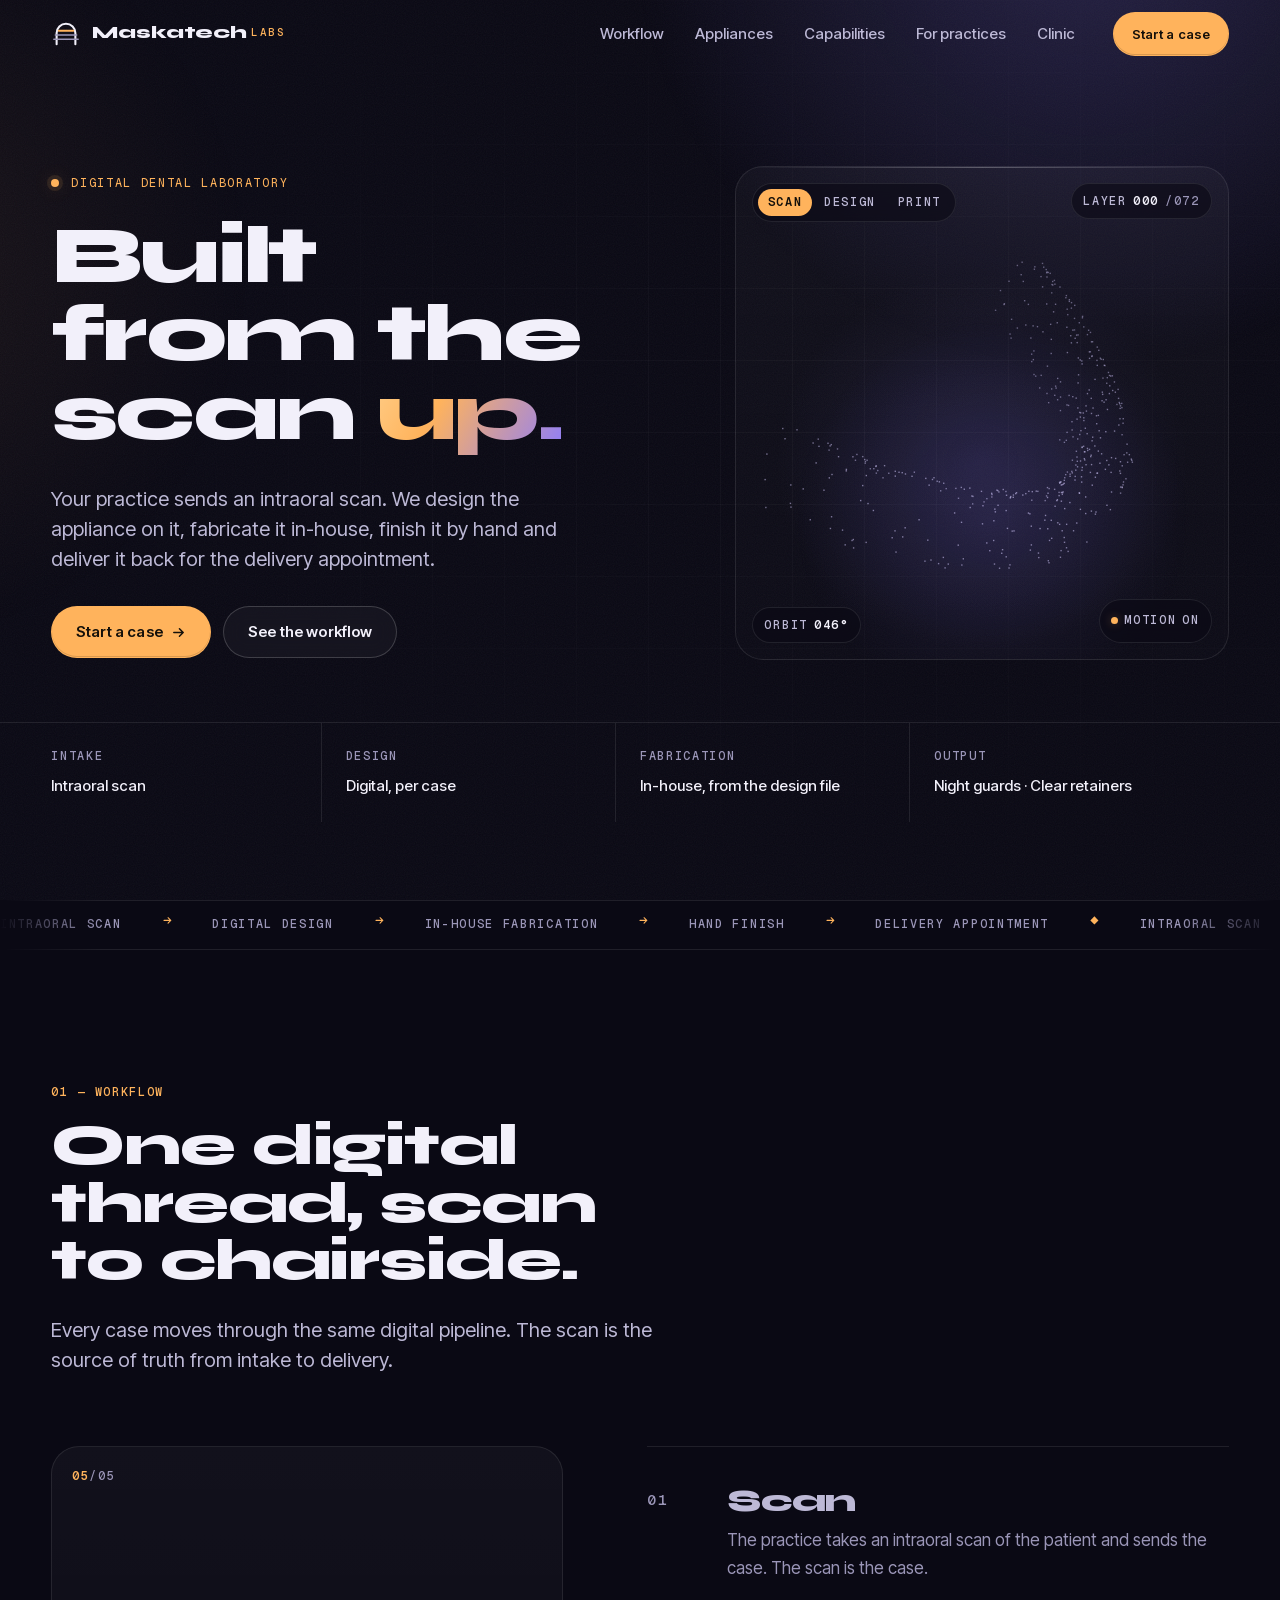
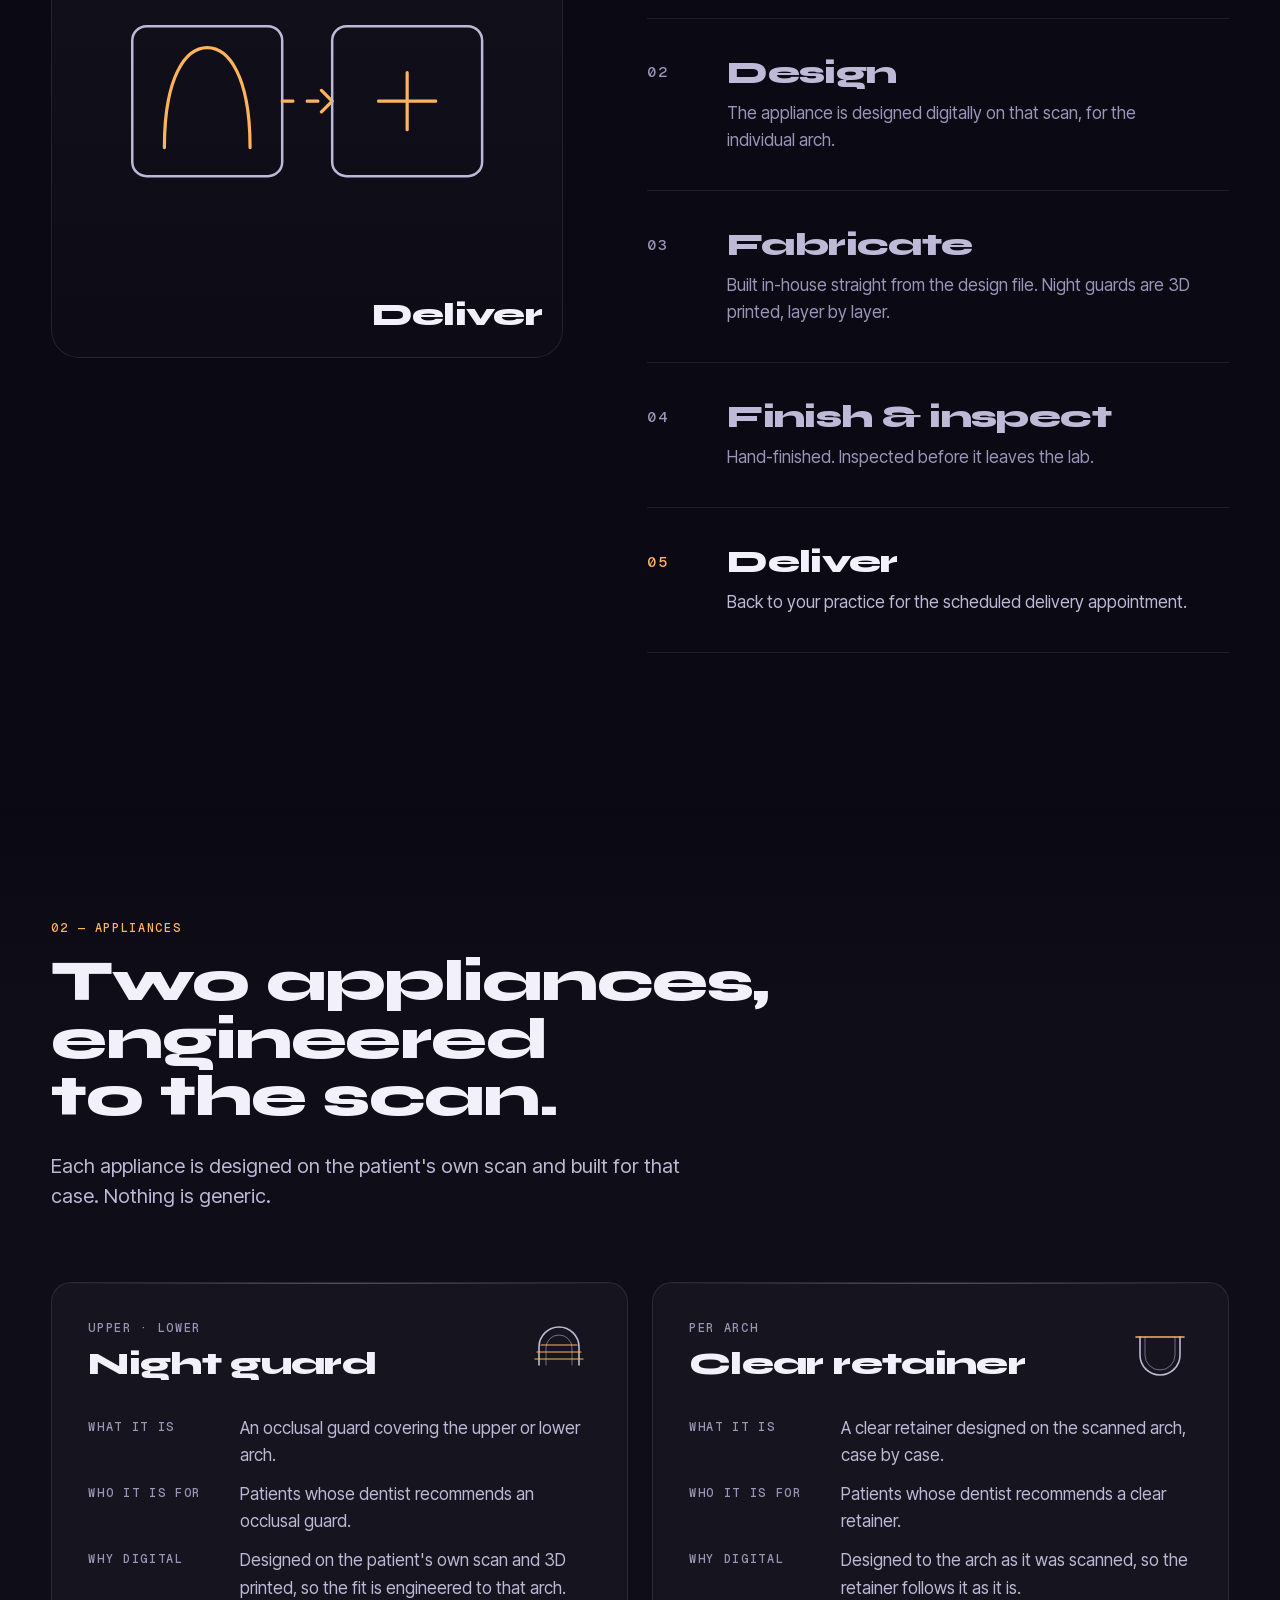
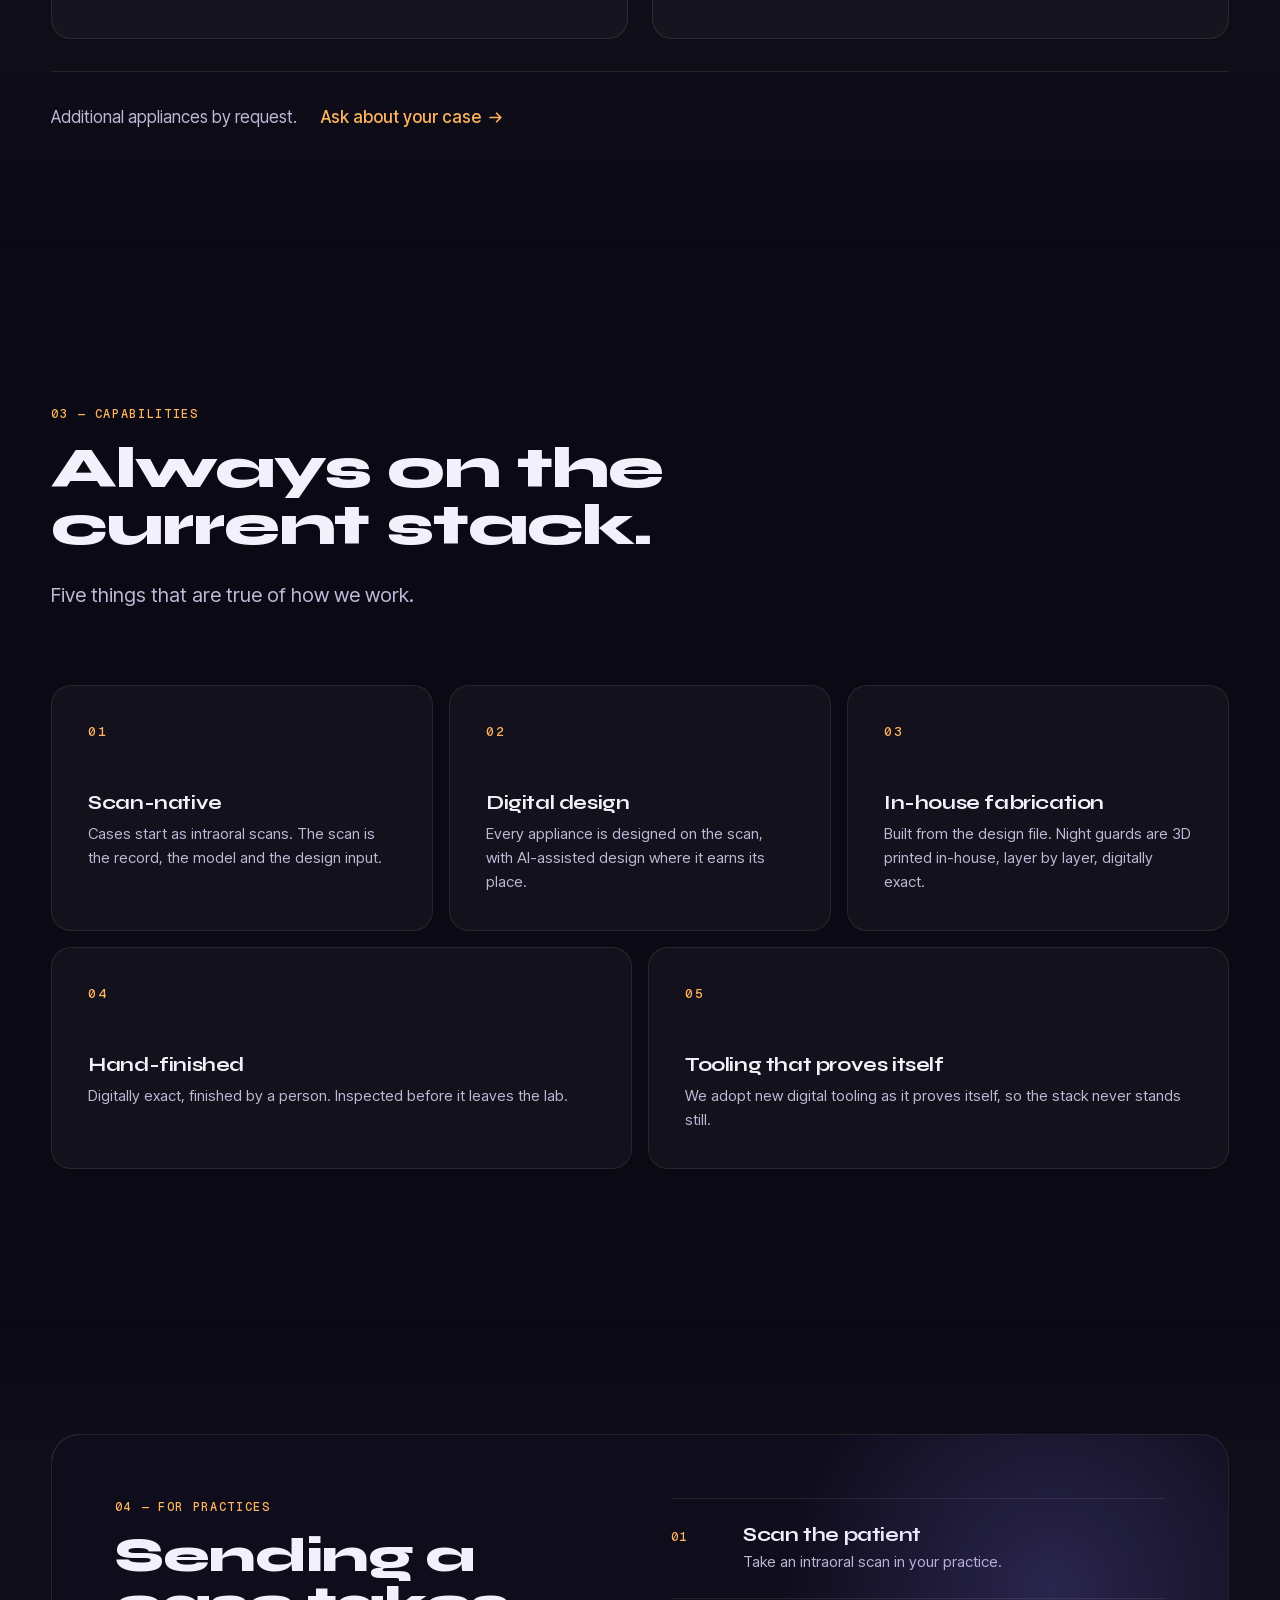
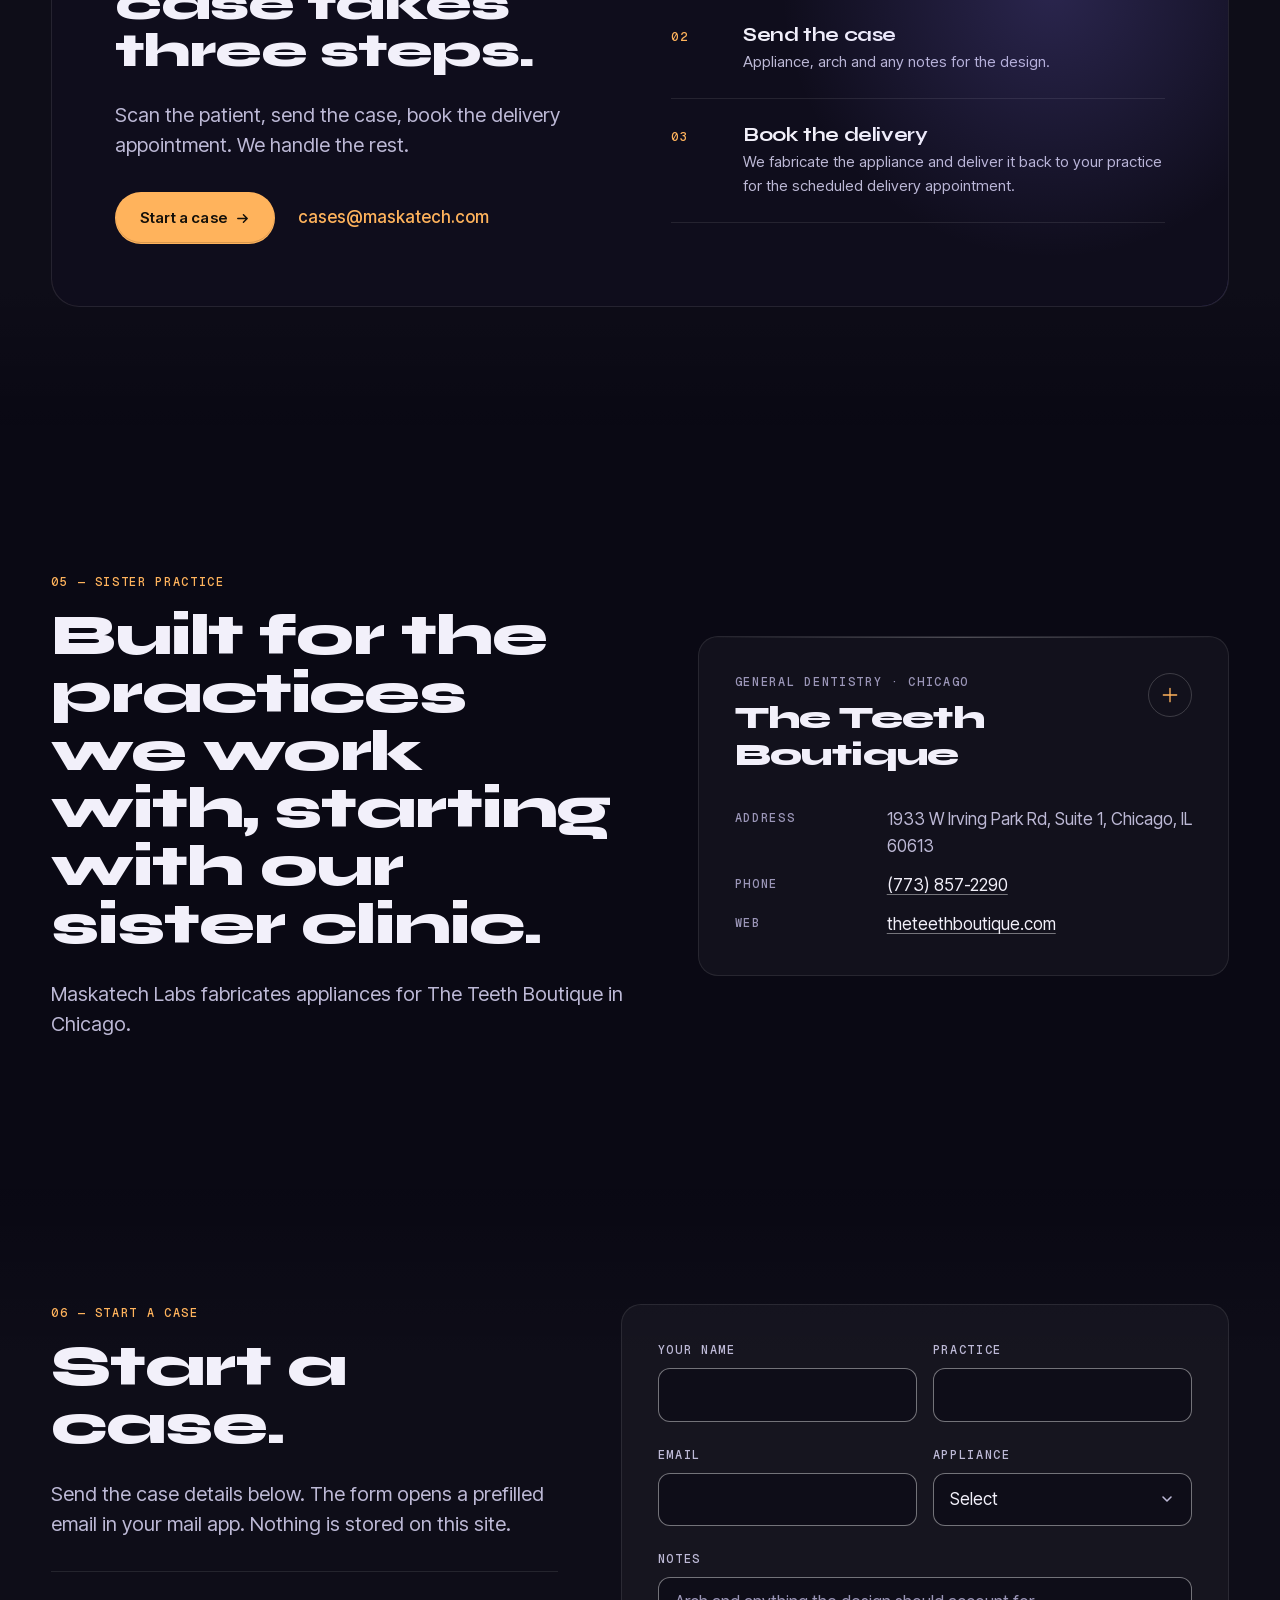
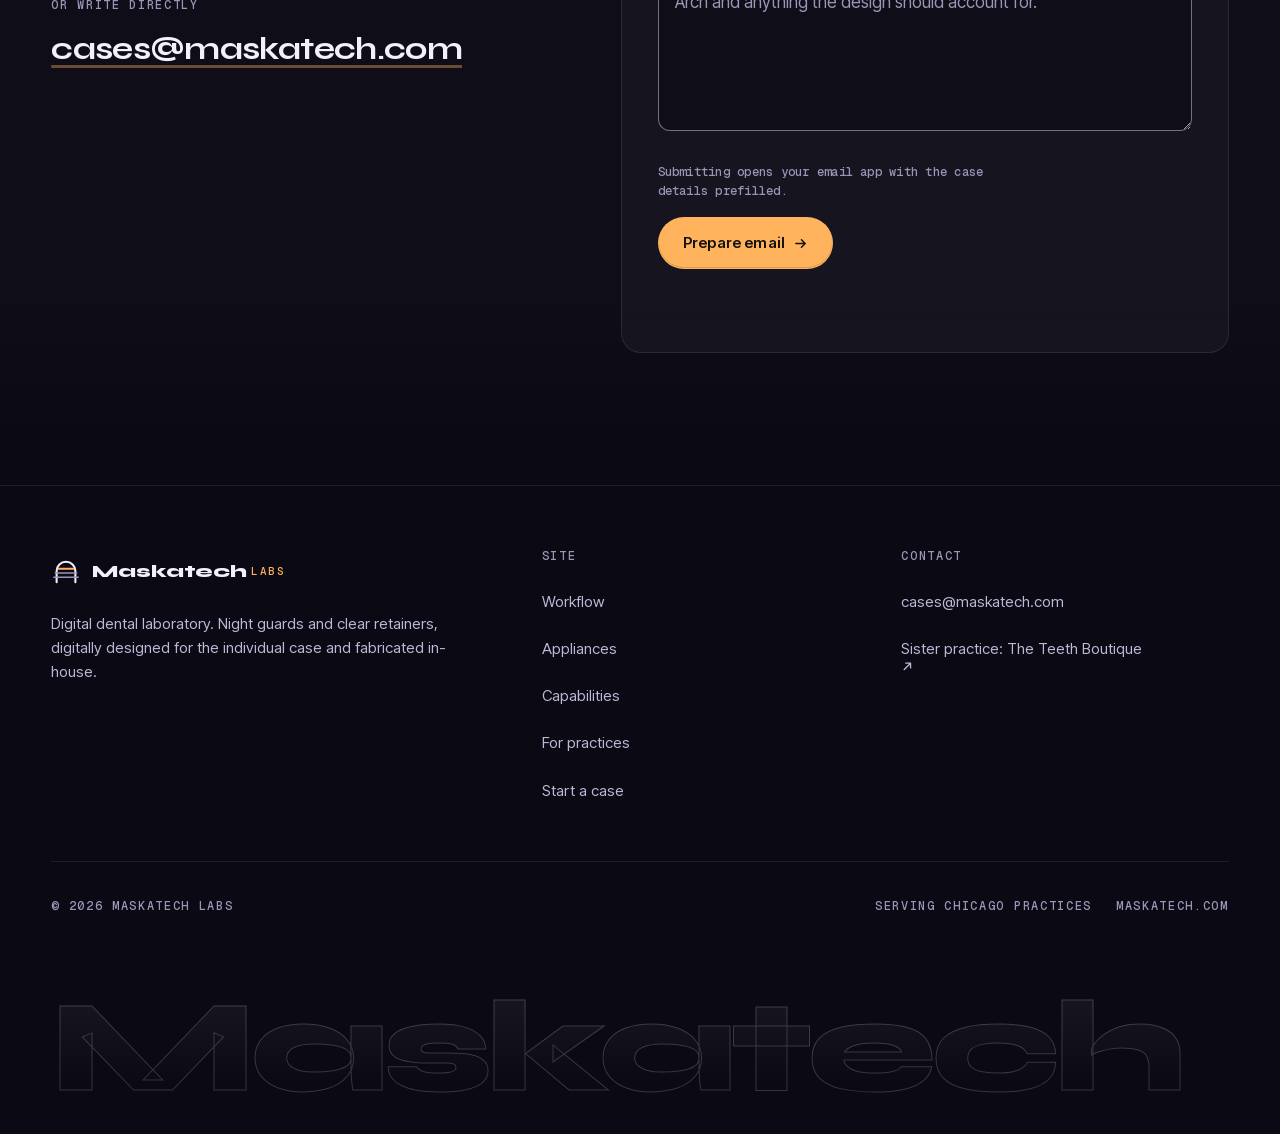
==== commit f9d19024: "Apply the adversarial review: accessibility, responsive and release fixes Five hostile review lenses" ====
--- a/index.html
+++ b/index.html
@@ -15,13 +15,13 @@
   <meta property="og:title" content="Maskatech Labs — Digital Dental Laboratory">
   <meta property="og:description" content="Built from the scan up. Night guards and clear retainers, digitally designed for the individual case.">
   <meta property="og:url" content="https://maskatech.com/">
-  <meta property="og:image" content="https://maskatech.com/assets/img/og-image.png">
+  <meta property="og:image" content="https://maskatech.com/assets/img/og-image.jpg">
   <meta property="og:image:width" content="1200">
   <meta property="og:image:height" content="630">
   <meta name="twitter:card" content="summary_large_image">
   <meta name="twitter:title" content="Maskatech Labs — Digital Dental Laboratory">
   <meta name="twitter:description" content="Built from the scan up. Night guards and clear retainers, digitally designed for the individual case.">
-  <meta name="twitter:image" content="https://maskatech.com/assets/img/og-image.png">
+  <meta name="twitter:image" content="https://maskatech.com/assets/img/og-image.jpg">
 
   <!-- Icons / manifest -->
   <link rel="icon" href="favicon.svg" type="image/svg+xml">
@@ -101,13 +101,13 @@
           </h1>
           <p class="hero-lede" data-reveal>Your practice sends an intraoral scan. We design the appliance on it, fabricate it in-house, finish it by hand and deliver it back for the delivery appointment.</p>
           <div class="hero-ctas" data-reveal>
-            <a class="btn btn--primary" href="#contact" data-magnet>Start a case <span class="btn-arrow" aria-hidden="true">→</span></a>
+            <a class="btn btn--primary" href="#contact" data-magnet>Start a case <span class="btn-arrow" aria-hidden="true"><svg class="ico" viewBox="0 0 16 16" aria-hidden="true" focusable="false"><path d="M3 8h10M9 4l4 4-4 4" fill="none" stroke="currentColor" stroke-width="1.6" stroke-linecap="round" stroke-linejoin="round"/></svg></span></a>
             <a class="btn btn--ghost" href="#workflow" data-magnet>See the workflow</a>
           </div>
         </div>
 
         <div class="hero-stage" id="hero-stage">
-          <img class="hero-fallback" src="assets/img/appliance-layers.svg" width="600" height="600" alt="A stylised night guard built up layer by layer, drawn as stacked contour lines" decoding="async" fetchpriority="high">
+          <img class="hero-fallback" src="assets/img/appliance-layers.svg" width="600" height="600" alt="A stylised night guard built up layer by layer, drawn as stacked contour lines" decoding="async">
           <canvas class="hero-canvas" id="hero-canvas" aria-hidden="true"></canvas>
 
           <!-- Readouts describe the animation only (never business numbers) -->
@@ -116,7 +116,7 @@
             <span class="hud-phase" data-phase="design">Design</span>
             <span class="hud-phase" data-phase="print">Print</span>
           </div>
-          <p class="hud hud--layer" aria-hidden="true">Layer <b id="hud-layer">000</b><span class="hud-dim">/072</span></p>
+          <p class="hud hud--layer" aria-hidden="true">Layer <b id="hud-layer">000</b><span class="hud-dim" id="hud-total">/072</span></p>
           <p class="hud hud--orbit" aria-hidden="true">Orbit <b id="hud-orbit">---°</b></p>
           <button class="hud hud--motion" id="hud-motion" type="button" aria-pressed="true">
             <span class="hud-dot" aria-hidden="true"></span>Motion <span class="hud-state" aria-hidden="true">on</span>
@@ -147,8 +147,8 @@
     <!-- Kinetic strip -->
     <div class="ticker" aria-hidden="true">
       <div class="ticker-track">
-        <span>Intraoral scan</span><span class="ticker-sep">→</span><span>Digital design</span><span class="ticker-sep">→</span><span>In-house fabrication</span><span class="ticker-sep">→</span><span>Hand finish</span><span class="ticker-sep">→</span><span>Delivery appointment</span><span class="ticker-sep">◆</span>
-        <span>Intraoral scan</span><span class="ticker-sep">→</span><span>Digital design</span><span class="ticker-sep">→</span><span>In-house fabrication</span><span class="ticker-sep">→</span><span>Hand finish</span><span class="ticker-sep">→</span><span>Delivery appointment</span><span class="ticker-sep">◆</span>
+        <span>Intraoral scan</span><span class="ticker-sep"><svg class="ico" viewBox="0 0 16 16" aria-hidden="true" focusable="false"><path d="M3 8h10M9 4l4 4-4 4" fill="none" stroke="currentColor" stroke-width="1.6" stroke-linecap="round" stroke-linejoin="round"/></svg></span><span>Digital design</span><span class="ticker-sep"><svg class="ico" viewBox="0 0 16 16" aria-hidden="true" focusable="false"><path d="M3 8h10M9 4l4 4-4 4" fill="none" stroke="currentColor" stroke-width="1.6" stroke-linecap="round" stroke-linejoin="round"/></svg></span><span>In-house fabrication</span><span class="ticker-sep"><svg class="ico" viewBox="0 0 16 16" aria-hidden="true" focusable="false"><path d="M3 8h10M9 4l4 4-4 4" fill="none" stroke="currentColor" stroke-width="1.6" stroke-linecap="round" stroke-linejoin="round"/></svg></span><span>Hand finish</span><span class="ticker-sep"><svg class="ico" viewBox="0 0 16 16" aria-hidden="true" focusable="false"><path d="M3 8h10M9 4l4 4-4 4" fill="none" stroke="currentColor" stroke-width="1.6" stroke-linecap="round" stroke-linejoin="round"/></svg></span><span>Delivery appointment</span><span class="ticker-sep"><svg class="ico" viewBox="0 0 16 16" aria-hidden="true" focusable="false"><path d="M8 2l6 6-6 6-6-6z" fill="currentColor"/></svg></span>
+        <span>Intraoral scan</span><span class="ticker-sep"><svg class="ico" viewBox="0 0 16 16" aria-hidden="true" focusable="false"><path d="M3 8h10M9 4l4 4-4 4" fill="none" stroke="currentColor" stroke-width="1.6" stroke-linecap="round" stroke-linejoin="round"/></svg></span><span>Digital design</span><span class="ticker-sep"><svg class="ico" viewBox="0 0 16 16" aria-hidden="true" focusable="false"><path d="M3 8h10M9 4l4 4-4 4" fill="none" stroke="currentColor" stroke-width="1.6" stroke-linecap="round" stroke-linejoin="round"/></svg></span><span>In-house fabrication</span><span class="ticker-sep"><svg class="ico" viewBox="0 0 16 16" aria-hidden="true" focusable="false"><path d="M3 8h10M9 4l4 4-4 4" fill="none" stroke="currentColor" stroke-width="1.6" stroke-linecap="round" stroke-linejoin="round"/></svg></span><span>Hand finish</span><span class="ticker-sep"><svg class="ico" viewBox="0 0 16 16" aria-hidden="true" focusable="false"><path d="M3 8h10M9 4l4 4-4 4" fill="none" stroke="currentColor" stroke-width="1.6" stroke-linecap="round" stroke-linejoin="round"/></svg></span><span>Delivery appointment</span><span class="ticker-sep"><svg class="ico" viewBox="0 0 16 16" aria-hidden="true" focusable="false"><path d="M8 2l6 6-6 6-6-6z" fill="currentColor"/></svg></span>
       </div>
     </div>
 
@@ -305,7 +305,7 @@
 
         <p class="appliances-note" data-reveal>
           <span>Additional appliances by request.</span>
-          <a class="link" href="mailto:cases@maskatech.com" data-cfg-link="contactEmail">Ask about your case <span aria-hidden="true">→</span></a>
+          <a class="link" href="mailto:cases@maskatech.com" data-cfg-link="contactEmail">Ask about your case <svg class="ico" viewBox="0 0 16 16" aria-hidden="true" focusable="false"><path d="M3 8h10M9 4l4 4-4 4" fill="none" stroke="currentColor" stroke-width="1.6" stroke-linecap="round" stroke-linejoin="round"/></svg></a>
         </p>
       </div>
     </section>
@@ -320,7 +320,7 @@
             <p class="sec-idx" aria-hidden="true">03 — Capabilities</p>
             <h2 class="sec-title" id="stack-title">Always on the current stack.</h2>
           </div>
-          <p class="sec-lede">Five things that are true of every case we take.</p>
+          <p class="sec-lede">Five things that are true of how we work.</p>
         </header>
 
         <ol class="stack" data-reveal-group>
@@ -336,8 +336,8 @@
           </li>
           <li class="stack-item" data-reveal data-glow>
             <span class="stack-idx" aria-hidden="true">03</span>
-            <h3 class="stack-title">Additive fabrication</h3>
-            <p>Night guards are 3D printed in-house from the design file. Layer by layer, digitally exact.</p>
+            <h3 class="stack-title">In-house fabrication</h3>
+            <p>Built from the design file. Night guards are 3D printed in-house, layer by layer, digitally exact.</p>
           </li>
           <li class="stack-item" data-reveal data-glow>
             <span class="stack-idx" aria-hidden="true">04</span>
@@ -367,7 +367,7 @@
                 <p class="sec-lede">Scan the patient, send the case, book the delivery appointment. We handle the rest.</p>
               </header>
               <div class="practices-cta">
-                <a class="btn btn--primary" href="#contact" data-magnet>Start a case <span class="btn-arrow" aria-hidden="true">→</span></a>
+                <a class="btn btn--primary" href="#contact" data-magnet>Start a case <span class="btn-arrow" aria-hidden="true"><svg class="ico" viewBox="0 0 16 16" aria-hidden="true" focusable="false"><path d="M3 8h10M9 4l4 4-4 4" fill="none" stroke="currentColor" stroke-width="1.6" stroke-linecap="round" stroke-linejoin="round"/></svg></span></a>
                 <a class="link" href="mailto:cases@maskatech.com" data-cfg="contactEmail" data-cfg-link="contactEmail">cases@maskatech.com</a>
               </div>
             </div>
@@ -480,7 +480,7 @@
           </div>
           <div class="form-foot">
             <p class="form-note">Submitting opens your email app with the case details prefilled.</p>
-            <button class="btn btn--primary" type="submit" data-magnet>Prepare email <span class="btn-arrow" aria-hidden="true">→</span></button>
+            <button class="btn btn--primary" type="submit" data-magnet>Prepare email <span class="btn-arrow" aria-hidden="true"><svg class="ico" viewBox="0 0 16 16" aria-hidden="true" focusable="false"><path d="M3 8h10M9 4l4 4-4 4" fill="none" stroke="currentColor" stroke-width="1.6" stroke-linecap="round" stroke-linejoin="round"/></svg></span></button>
           </div>
           <p class="form-status" id="form-status" role="status"></p>
         </form>
@@ -519,7 +519,7 @@
           <h2 class="tag">Contact</h2>
           <ul class="footer-links">
             <li><a href="mailto:cases@maskatech.com" data-cfg="contactEmail" data-cfg-link="contactEmail">cases@maskatech.com</a></li>
-            <li><a href="https://www.theteethboutique.com" data-cfg-link="sisterPractice.url" rel="noopener">Sister practice: <span data-cfg="sisterPractice.name">The Teeth Boutique</span> <span aria-hidden="true">↗</span></a></li>
+            <li><a href="https://www.theteethboutique.com" data-cfg-link="sisterPractice.url" rel="noopener">Sister practice: <span data-cfg="sisterPractice.name">The Teeth Boutique</span>&nbsp;<svg class="ico" viewBox="0 0 16 16" aria-hidden="true" focusable="false"><path d="M4 12L12 4M6 4h6v6" fill="none" stroke="currentColor" stroke-width="1.6" stroke-linecap="round" stroke-linejoin="round"/></svg></a></li>
           </ul>
         </div>
       </div>
@@ -527,7 +527,7 @@
         <p class="tag">© <span id="year">2026</span> Maskatech Labs</p>
         <div class="footer-meta">
           <p class="tag">Serving Chicago practices</p>
-          <a class="tag" href="https://maskatech.com/">maskatech.com</a>
+          <a class="tag" href="#top">maskatech.com</a>
         </div>
       </div>
       <div class="footer-word" aria-hidden="true"><span>Maskatech</span></div>
--- a/assets/css/style.css
+++ b/assets/css/style.css
@@ -47,7 +47,6 @@
   --accent-glow: rgba(255, 179, 92, 0.30);
   --violet-glow: rgba(139, 124, 255, 0.22);
   --violet-soft: rgba(139, 124, 255, 0.12);
-  --danger: #ff8a7a;
   --grad: linear-gradient(120deg, #ffcf8a 0%, var(--accent) 35%, var(--accent-2) 100%);
 
   --font-display: "Syne", "Inter Tight", "Helvetica Neue", Helvetica, Arial, system-ui, sans-serif;
@@ -61,7 +60,7 @@
   --fs-4: 1.25rem;       /* 20px card titles */
   --fs-5: clamp(1.5rem, 1.2rem + 1.2vw, 2rem);
   --fs-6: clamp(2rem, 1.3rem + 2.8vw, 3.6rem);
-  --fs-7: clamp(2.9rem, 1.3rem + 5.4vw, 5.5rem);
+  --fs-7: clamp(2.9rem, 1rem + 5vw, 5.5rem);
   --lh-tight: 0.98;
   --lh-snug: 1.15;
   --lh-body: 1.6;
@@ -96,6 +95,7 @@
 body {
   margin: 0;
   min-height: 100vh;
+  min-height: 100svh;
   background: var(--bg);
   color: var(--fg);
   font-family: var(--font-body);
@@ -185,10 +185,11 @@
   border-radius: 999px;
   font-family: var(--font-body); font-weight: 600; font-size: var(--fs-2); letter-spacing: 0.01em;
   white-space: nowrap;
+  border: 1px solid transparent;                 /* becomes a visible edge in forced-colors mode */
   transition: transform var(--d-2) var(--ease-out), background-color var(--d-1) var(--ease), border-color var(--d-1) var(--ease), box-shadow var(--d-2) var(--ease);
   will-change: transform;
 }
-.btn--sm { min-height: 2.5rem; padding: 0 1.1rem; font-size: var(--fs-1); }
+.btn--sm { min-height: 2.75rem; padding: 0 1.1rem; font-size: var(--fs-1); }
 .btn--primary {
   background: var(--accent); color: var(--accent-ink);
   box-shadow: 0 0 0 0 var(--accent-glow), inset 0 -1px 0 rgba(0, 0, 0, 0.15);
@@ -196,7 +197,8 @@
 .btn--primary:hover { box-shadow: 0 8px 32px -6px var(--accent-glow), 0 0 0 1px var(--accent-line); }
 .btn--ghost { color: var(--fg); border: 1px solid var(--line-2); background: var(--glass); backdrop-filter: blur(10px); -webkit-backdrop-filter: blur(10px); }
 .btn--ghost:hover { border-color: var(--line-3); background: var(--glass-2); }
-.btn-arrow { display: inline-block; transition: transform var(--d-2) var(--ease-out); }
+.btn-arrow { display: inline-flex; transition: transform var(--d-2) var(--ease-out); }
+.ico { width: 1em; height: 1em; flex: none; }
 .btn:hover .btn-arrow { transform: translateX(4px); }
 
 .link {
@@ -244,18 +246,18 @@
 [data-glow]:hover::after { opacity: 1; }
 
 /* Scroll reveal (JS only) */
-html.js [data-reveal] { opacity: 0; transform: translateY(18px); transition: opacity var(--d-3) var(--ease-out), transform var(--d-3) var(--ease-out); }
-html.js [data-reveal].is-in { opacity: 1; transform: none; }
-html.js [data-reveal-group] [data-reveal]:nth-child(2) { transition-delay: 70ms; }
-html.js [data-reveal-group] [data-reveal]:nth-child(3) { transition-delay: 140ms; }
-html.js [data-reveal-group] [data-reveal]:nth-child(4) { transition-delay: 210ms; }
-html.js [data-reveal-group] [data-reveal]:nth-child(5) { transition-delay: 280ms; }
+html.reveal [data-reveal] { opacity: 0; transform: translateY(18px); transition: opacity var(--d-3) var(--ease-out), transform var(--d-3) var(--ease-out); }
+html.reveal [data-reveal].is-in { opacity: 1; transform: none; }
+html.reveal [data-reveal-group] [data-reveal]:nth-child(2) { transition-delay: 70ms; }
+html.reveal [data-reveal-group] [data-reveal]:nth-child(3) { transition-delay: 140ms; }
+html.reveal [data-reveal-group] [data-reveal]:nth-child(4) { transition-delay: 210ms; }
+html.reveal [data-reveal-group] [data-reveal]:nth-child(5) { transition-delay: 280ms; }
 
 /* Spec lists */
 .spec { display: grid; grid-template-columns: 8rem 1fr; gap: var(--s-3) var(--s-5); }
 .spec dt { padding-top: 0.25em; }
 .spec dd { color: var(--fg-2); }
-.spec dd a { color: var(--fg); text-decoration: underline; text-decoration-color: var(--line-3); text-underline-offset: 0.2em; }
+.spec dd a { display: inline-block; padding: 0.6rem 0; margin: -0.6rem 0; color: var(--fg); text-decoration: underline; text-decoration-color: var(--line-3); text-underline-offset: 0.2em; }
 .spec dd a:hover { text-decoration-color: var(--accent); }
 @media (max-width: 520px) { .spec { grid-template-columns: 1fr; gap: var(--s-1) 0; } .spec dd { margin-bottom: var(--s-3); } }
 
@@ -269,19 +271,20 @@
   border-bottom: 1px solid transparent;
 }
 .nav.is-scrolled, .nav.is-open {
-  background: rgba(10, 9, 20, 0.74);
+  background: rgba(10, 9, 20, 0.82);
   backdrop-filter: blur(16px) saturate(140%); -webkit-backdrop-filter: blur(16px) saturate(140%);
   border-bottom-color: var(--line);
 }
-.nav-inner { height: 100%; display: flex; align-items: center; justify-content: space-between; gap: var(--s-5); }
+.nav-inner { height: 100%; display: flex; align-items: center; justify-content: space-between; gap: 1rem; }
 .nav-progress { position: absolute; left: 0; bottom: -1px; height: 1px; width: 100%; background: var(--accent); transform-origin: left; transform: scaleX(0); opacity: 0.9; pointer-events: none; }
 html.no-js .nav-progress { display: none; }
-
-.brand { display: inline-flex; align-items: center; gap: 0.7rem; min-height: 2.75rem; color: var(--fg); }
+html.no-js .nav { background: rgba(10, 9, 20, 0.88); border-bottom-color: var(--line); }
+
+.brand { display: inline-flex; align-items: center; gap: 0.7rem; min-height: 2.75rem; min-width: 0; color: var(--fg); }
 .brand-mark { width: 30px; height: 30px; flex: none; color: var(--fg); }
 .brand-mark .mark-layer { color: var(--fg-3); }
 .brand-mark .mark-layer--hot { color: var(--accent); }
-.brand-word { font-family: var(--font-display); font-weight: 800; font-size: 1.05rem; letter-spacing: -0.01em; }
+.brand-word { font-family: var(--font-display); font-weight: 800; font-size: 1.05rem; letter-spacing: -0.01em; white-space: nowrap; overflow: hidden; text-overflow: ellipsis; min-width: 0; }
 .brand-labs { margin-left: 0.4em; font-family: var(--font-mono); font-weight: 500; font-size: 0.68rem; letter-spacing: var(--track); text-transform: uppercase; color: var(--accent); vertical-align: 0.18em; }
 
 .nav-links { display: flex; align-items: center; gap: var(--s-1); }
@@ -293,7 +296,7 @@
 .nav-link:hover { color: var(--fg); background: var(--glass); }
 .nav-link.is-active { color: var(--fg); }
 .nav-link.is-active::after { content: ""; position: absolute; left: 50%; bottom: 0.35rem; width: 4px; height: 4px; border-radius: 50%; background: var(--accent); transform: translateX(-50%); }
-.nav-menu { display: flex; align-items: center; gap: var(--s-5); }
+.nav-menu { display: flex; align-items: center; gap: var(--s-5); min-width: 0; }
 
 .nav-toggle {
   display: none; position: relative; width: 2.75rem; height: 2.75rem; border-radius: 50%;
@@ -310,6 +313,12 @@
 .nav.is-open .nav-toggle-bar { background: transparent; }
 .nav.is-open .nav-toggle-bar::before { transform: rotate(45deg); }
 .nav.is-open .nav-toggle-bar::after { transform: rotate(-45deg); }
+@media (forced-colors: active) {
+  .nav-toggle-bar, .nav-toggle-bar::before, .nav-toggle-bar::after { background: CanvasText; forced-color-adjust: none; }
+  .nav.is-open .nav-toggle-bar { background: transparent; }
+}
+/* The 404 page's header carries a bare CTA next to the brand; hide it on narrow phones where it cannot fit */
+@media (max-width: 520px) { .nav-inner > .btn--sm { display: none; } }
 
 @media (max-width: 900px) {
   .nav-toggle { display: inline-flex; }
@@ -317,13 +326,15 @@
     position: fixed; inset: var(--nav-h) 0 auto 0;
     flex-direction: column; align-items: stretch; gap: var(--s-4);
     padding: var(--s-5) var(--gutter) var(--s-6);
-    background: rgba(10, 9, 20, 0.97); border-bottom: 1px solid var(--line);
-    backdrop-filter: blur(20px); -webkit-backdrop-filter: blur(20px);
+    background: var(--bg); border-bottom: 1px solid var(--line);
+    max-height: calc(100vh - var(--nav-h)); max-height: calc(100svh - var(--nav-h)); overflow-y: auto; overscroll-behavior: contain;
     transform: translateY(-8px); opacity: 0; visibility: hidden;
     transition: transform var(--d-2) var(--ease), opacity var(--d-2) var(--ease), visibility 0s linear var(--d-2);
   }
   .nav.is-open .nav-menu { transform: none; opacity: 1; visibility: visible; transition-delay: 0s; }
-  html.no-js .nav-menu { position: static; transform: none; opacity: 1; visibility: visible; background: none; border: 0; padding: 0; flex-direction: row; flex-wrap: wrap; }
+  html.no-js .nav-menu { position: static; transform: none; opacity: 1; visibility: visible; background: none; border: 0; padding: 0; max-height: none; flex-direction: row; flex-wrap: wrap; gap: var(--s-2) var(--s-4); }
+  html.no-js .nav-links { flex-direction: row; flex-wrap: wrap; gap: var(--s-1); }
+  html.no-js .nav-link { min-height: 2.5rem; font-size: var(--fs-2); padding: 0 0.6rem; }
   html.no-js .nav-toggle { display: none; }
   html.no-js .nav { position: static; height: auto; }
   html.no-js .nav-inner { flex-wrap: wrap; padding-block: var(--s-3); }
@@ -340,9 +351,15 @@
   position: relative;
   padding-top: calc(var(--nav-h) + clamp(2.5rem, 2rem + 4vw, 6rem));
   padding-bottom: clamp(2rem, 1.5rem + 3vw, 4rem);
+  min-height: 100vh;
   min-height: 100svh;
   display: flex; flex-direction: column; justify-content: center; gap: clamp(2rem, 1.5rem + 3vw, 4rem);
   overflow: hidden;
+}
+@media (min-width: 1001px) and (max-height: 700px) {
+  .hero { min-height: 0; padding-top: calc(var(--nav-h) + 1.5rem); }
+  .hero-title { font-size: clamp(2.9rem, 1rem + 4.2vw, 4.5rem); }
+  .hero-lede { margin-top: var(--s-5); }
 }
 .hero-bg {
   position: absolute; inset: 0; pointer-events: none;
@@ -367,7 +384,7 @@
 }
 @media (forced-colors: active) { .hero-title em, .err-code b { background: none; color: CanvasText; } }
 /* Word rise-in on load (JS only, skipped under reduced motion) */
-html.js .hero-title .line { overflow: hidden; }
+html.js .hero-title .line { overflow: hidden; padding-bottom: 0.12em; margin-bottom: -0.12em; }
 html.js .hero-title .word { display: inline-block; transform: translateY(110%); animation: rise 0.9s var(--ease-out) forwards; }
 html.js .hero-title .line:nth-child(2) .word { animation-delay: 90ms; }
 html.js .hero-title .line:nth-child(3) .word { animation-delay: 180ms; }
@@ -385,6 +402,7 @@
   overflow: hidden;
   isolation: isolate;
 }
+@supports not (aspect-ratio: 1) { .hero-stage::after, .wf-stage-card::after { content: ""; display: block; padding-top: 100%; } }
 .hero-stage::before { /* top edge highlight */
   content: ""; position: absolute; inset: 0 0 auto 0; height: 1px; z-index: 3;
   background: linear-gradient(90deg, transparent, rgba(255, 255, 255, 0.28), transparent);
@@ -410,7 +428,7 @@
 .hud-phase.is-on { background: var(--accent); color: var(--accent-ink); font-weight: 600; }
 .hud--layer { top: 1rem; right: 1rem; }
 .hud--orbit { bottom: 1rem; left: 1rem; }
-.hud--motion { bottom: 1rem; right: 1rem; cursor: pointer; min-height: 2.25rem; }
+.hud--motion { bottom: 1rem; right: 1rem; cursor: pointer; min-height: 2.75rem; min-width: 2.75rem; }
 .hud--motion:hover { border-color: var(--line-3); color: var(--fg); }
 .hud-dot { width: 7px; height: 7px; border-radius: 50%; background: var(--accent); box-shadow: 0 0 10px var(--accent-glow); }
 html.motion-off .hud-dot, .hud[aria-pressed="false"] .hud-dot { background: var(--fg-3); box-shadow: none; }
@@ -450,7 +468,8 @@
 }
 .ticker-track { display: flex; gap: 2.5rem; width: max-content; white-space: nowrap; animation: ticker 32s linear infinite; }
 .ticker-track span { display: inline-block; }
-.ticker-sep { color: var(--accent); }
+.ticker-sep { color: var(--accent); display: inline-flex; align-items: center; }
+.ticker-sep .ico { width: 0.9em; height: 0.9em; }
 @keyframes ticker { to { transform: translateX(-50%); } }
 
 /* ---------------------------------------------------------------------------
@@ -459,7 +478,7 @@
 .wf { display: grid; grid-template-columns: minmax(0, 1fr) minmax(0, 1.1fr); gap: clamp(2rem, 1rem + 4vw, 6rem); align-items: start; }
 .wf-stage { position: sticky; top: calc(var(--nav-h) + 1.5rem); }
 .wf-stage-card {
-  position: relative; aspect-ratio: 1 / 1; max-width: 32rem;
+  position: relative; aspect-ratio: 1 / 1; max-width: min(32rem, calc(100vh - var(--nav-h) - 3rem)); max-width: min(32rem, calc(100svh - var(--nav-h) - 3rem));
   border-radius: var(--r-4); border: 1px solid var(--line);
   background: linear-gradient(180deg, rgba(255, 255, 255, 0.035), rgba(255, 255, 255, 0.012));
   overflow: hidden;
@@ -480,11 +499,11 @@
 .wf-glyph .g-points circle, .wf-glyph .g-nodes rect { fill: var(--accent); stroke: none; }
 .wf-glyph .g-scan { animation: scan 3.2s var(--ease) infinite alternate; }
 @keyframes scan { from { transform: translateY(-64px); } to { transform: translateY(64px); } }
-.wf-glyph .g-draw { stroke-dasharray: 700; stroke-dashoffset: 700; animation: draw 3.6s var(--ease-out) infinite; }
+.wf-glyph .g-draw { stroke-dasharray: 700; stroke-dashoffset: 0; animation: draw 3.6s var(--ease-out) infinite; }   /* resting state visible; the keyframe starts hidden */
 @keyframes draw { 0% { stroke-dashoffset: 700; } 65% { stroke-dashoffset: 0; } 100% { stroke-dashoffset: 0; } }
 .wf-glyph .g-printline { animation: printline 3.2s linear infinite; }
 @keyframes printline { from { transform: translateY(58px); opacity: 1; } 90% { opacity: 1; } to { transform: translateY(-122px); opacity: 0; } }
-.wf-glyph .g-layers path { opacity: 0; animation: layerin 3.2s linear infinite; }
+.wf-glyph .g-layers path { opacity: 1; animation: layerin 3.2s linear infinite; }
 .wf-glyph .g-layers path:nth-child(4) { animation-delay: 0s; }
 .wf-glyph .g-layers path:nth-child(1) { animation-delay: 0.35s; }
 .wf-glyph .g-layers path:nth-child(2) { animation-delay: 0.7s; }
@@ -497,7 +516,7 @@
 html.no-js .wf-glyph { display: none; }
 html.no-js .wf-glyph:first-of-type { display: block; opacity: 1; transform: none; }
 
-.wf-steps { display: grid; gap: 0; border-top: 1px solid var(--line); counter-reset: step; }
+.wf-steps { display: grid; gap: 0; border-top: 1px solid var(--line); }
 .wf-step {
   display: grid; grid-template-columns: 4rem 1fr; gap: var(--s-4);
   padding: clamp(1.5rem, 1.2rem + 1.5vw, 2.25rem) 0;
@@ -511,11 +530,14 @@
 html.js .wf-step:not(.is-active) .wf-body p { color: var(--fg-3); }
 
 @media (max-width: 860px) {
-  .wf { grid-template-columns: 1fr; }
-  .wf-stage { position: relative; top: auto; }
-  .wf-stage-card { max-width: 26rem; margin-inline: auto; }
-  html.js .wf-step:not(.is-active) .wf-name { color: var(--fg); }
-  html.js .wf-step:not(.is-active) .wf-body p { color: var(--fg-2); }
+  /* The stage becomes a short sticky strip under the nav so the glyph still follows the steps as they scroll */
+  .wf { grid-template-columns: 1fr; gap: var(--s-5); }
+  .wf-stage { position: sticky; top: calc(var(--nav-h) + 0.5rem); z-index: 3; }
+  .wf-stage-card { aspect-ratio: auto; height: 10.5rem; max-width: none; background: var(--bg-1); }
+  .wf-stage-card::after { display: none; }
+  .wf-glyph { inset: 4% 0; width: 100%; height: 92%; }
+  .wf-stage-name { font-size: var(--fs-4); }
+  html.no-js .wf-stage { position: relative; top: auto; }
   .wf-step { grid-template-columns: 3rem 1fr; }
 }
 
@@ -531,7 +553,7 @@
   display: flex; flex-wrap: wrap; align-items: center; gap: var(--s-2) var(--s-5);
   margin: var(--s-6) 0 0; padding-top: var(--s-5); border-top: 1px solid var(--line); color: var(--fg-2);
 }
-@media (max-width: 760px) { .appliances { grid-template-columns: 1fr; } }
+@media (max-width: 900px) { .appliances { grid-template-columns: 1fr; } }
 
 /* ---------------------------------------------------------------------------
    8. Capabilities — the stack (bento)
@@ -572,6 +594,7 @@
 }
 .practices-grid { position: relative; display: grid; grid-template-columns: minmax(0, 1fr) minmax(0, 1fr); gap: clamp(2rem, 1.5rem + 3vw, 5rem); align-items: start; }
 .practices-grid .sec-head { margin-bottom: var(--s-6); }
+.practices-grid .sec-title { font-size: clamp(1.75rem, 1rem + 2.4vw, 3rem); }
 .practices-cta { display: flex; flex-wrap: wrap; align-items: center; gap: var(--s-3) var(--s-5); }
 .steps { display: grid; gap: 0; border-top: 1px solid var(--line); }
 .step { display: grid; grid-template-columns: 3.5rem 1fr; gap: var(--s-4); padding: var(--s-5) 0; border-bottom: 1px solid var(--line); }
@@ -597,7 +620,7 @@
 .contact { display: grid; grid-template-columns: minmax(0, 1fr) minmax(0, 1.2fr); gap: clamp(2rem, 1.5rem + 3vw, 5rem); align-items: start; }
 .contact .sec-head { margin-bottom: var(--s-6); }
 .contact-direct { padding-top: var(--s-5); border-top: 1px solid var(--line); }
-.contact-email { display: inline-block; margin-top: var(--s-2); font-family: var(--font-display); font-weight: 700; font-size: var(--fs-5); letter-spacing: -0.02em; color: var(--fg); text-decoration: underline; text-decoration-color: var(--accent-line); text-underline-offset: 0.18em; transition: text-decoration-color var(--d-1) var(--ease); overflow-wrap: anywhere; }
+.contact-email { display: inline-block; margin-top: var(--s-2); font-family: var(--font-display); font-weight: 700; font-size: min(var(--fs-5), 6.5vw); letter-spacing: -0.02em; color: var(--fg); text-decoration: underline; text-decoration-color: var(--accent-line); text-underline-offset: 0.18em; transition: text-decoration-color var(--d-1) var(--ease); overflow-wrap: anywhere; }
 .contact-email:hover { text-decoration-color: var(--accent); }
 
 .form { display: grid; grid-template-columns: repeat(2, minmax(0, 1fr)); gap: var(--s-5) var(--s-4); padding: clamp(1.5rem, 1.2rem + 1.5vw, 2.25rem); border-radius: var(--r-3); border: 1px solid var(--line); background: var(--glass); }
@@ -613,11 +636,10 @@
 .field select { appearance: none; -webkit-appearance: none; background-image: url("data:image/svg+xml,%3Csvg xmlns='http://www.w3.org/2000/svg' width='16' height='16' viewBox='0 0 16 16'%3E%3Cpath d='M4 6l4 4 4-4' fill='none' stroke='%23bdb9d6' stroke-width='1.6' stroke-linecap='round' stroke-linejoin='round'/%3E%3C/svg%3E"); background-repeat: no-repeat; background-position: right 1rem center; padding-right: 2.75rem; }
 .field select option { background: var(--bg-2); color: var(--fg); }
 .field input::placeholder, .field textarea::placeholder { color: var(--fg-3); }
-.field input:focus, .field select:focus, .field textarea:focus { outline: none; border-color: var(--accent); box-shadow: 0 0 0 3px var(--accent-soft); }
+.field input:focus, .field select:focus, .field textarea:focus { outline: 2px solid transparent; outline-offset: 2px; border-color: var(--accent); box-shadow: 0 0 0 3px var(--accent-soft); }
 .form-foot { grid-column: 1 / -1; display: flex; flex-wrap: wrap; align-items: center; justify-content: space-between; gap: var(--s-4); padding-top: var(--s-2); }
 .form-note { margin: 0; text-transform: none; letter-spacing: 0.02em; color: var(--fg-3); max-width: 22rem; }
 .form-status { grid-column: 1 / -1; margin: 0; min-height: 1.5em; color: var(--accent); font-size: var(--fs-2); }
-.form-status:empty { display: none; }
 @media (max-width: 860px) { .contact { grid-template-columns: 1fr; } }
 @media (max-width: 560px) { .form { grid-template-columns: 1fr; } }
 
@@ -629,16 +651,17 @@
 .footer-brand p { margin: var(--s-4) 0 0; max-width: 26rem; color: var(--fg-2); font-size: var(--fs-2); }
 .footer-col h2 { margin-bottom: var(--s-4); }
 .footer-links { display: grid; gap: var(--s-1); }
-.footer-links a { display: inline-block; padding: 0.45rem 0; color: var(--fg-2); font-size: var(--fs-2); line-height: 1.5; transition: color var(--d-1) var(--ease); }
+.footer-links a { display: inline-block; padding: 0.65rem 0; color: var(--fg-2); font-size: var(--fs-2); line-height: 1.5; transition: color var(--d-1) var(--ease); }
+.footer-links .ico { width: 0.85em; height: 0.85em; vertical-align: -0.05em; }
 .footer-links a:hover { color: var(--fg); }
 .footer-bottom { display: flex; flex-wrap: wrap; justify-content: space-between; gap: var(--s-3) var(--s-5); margin-top: var(--s-7); padding-top: var(--s-5); border-top: 1px solid var(--line); }
 .footer-meta { display: flex; flex-wrap: wrap; gap: var(--s-3) var(--s-5); }
 .footer-bottom a.tag, .footer-bottom p.tag { display: inline-block; line-height: 2.5rem; }
 .footer--min { padding-block: var(--s-6); }
-.footer-word { overflow: clip; margin: var(--s-8) calc(-1 * var(--gutter)) calc(-0.22em) ; padding-inline: var(--gutter); pointer-events: none; user-select: none; }
+.footer-word { overflow: clip; margin: var(--s-8) 0 calc(-0.22em); pointer-events: none; user-select: none; container-type: inline-size; }
 .footer-word span {
-  display: block; font-family: var(--font-display); font-weight: 800; font-size: clamp(2.6rem, 10.3vw, 11rem); line-height: 0.9; letter-spacing: -0.04em;
-  color: transparent; -webkit-text-stroke: 1px var(--line-2); text-stroke: 1px var(--line-2);
+  display: block; font-family: var(--font-display); font-weight: 800; font-size: clamp(2.6rem, 10.3vw, 11rem); font-size: 11cqw; line-height: 0.9; letter-spacing: -0.04em;
+  color: transparent; -webkit-text-stroke: 1px var(--line-2);
   background: linear-gradient(180deg, rgba(255, 255, 255, 0.06), transparent 85%); -webkit-background-clip: text; background-clip: text;
 }
 @supports not (-webkit-text-stroke: 1px #000) { .footer-word span { color: var(--bg-3); } }
@@ -663,10 +686,11 @@
 @media (prefers-reduced-motion: reduce) {
   html { scroll-behavior: auto; }
   *, *::before, *::after { animation-duration: 0.01ms !important; animation-iteration-count: 1 !important; transition-duration: 0.01ms !important; }
-  html.js [data-reveal] { opacity: 1; transform: none; }
+  html.reveal [data-reveal] { opacity: 1; transform: none; }
   html.js .hero-title .word { transform: none; animation: none; }
   .ticker-track { animation: none; }
 }
+html.menu-open { overflow: hidden; }
 html.motion-off .ticker-track,
 html.motion-off .wf-glyph * { animation: none !important; }
 html.motion-off .hero-stage .hero-fallback { opacity: 1; }
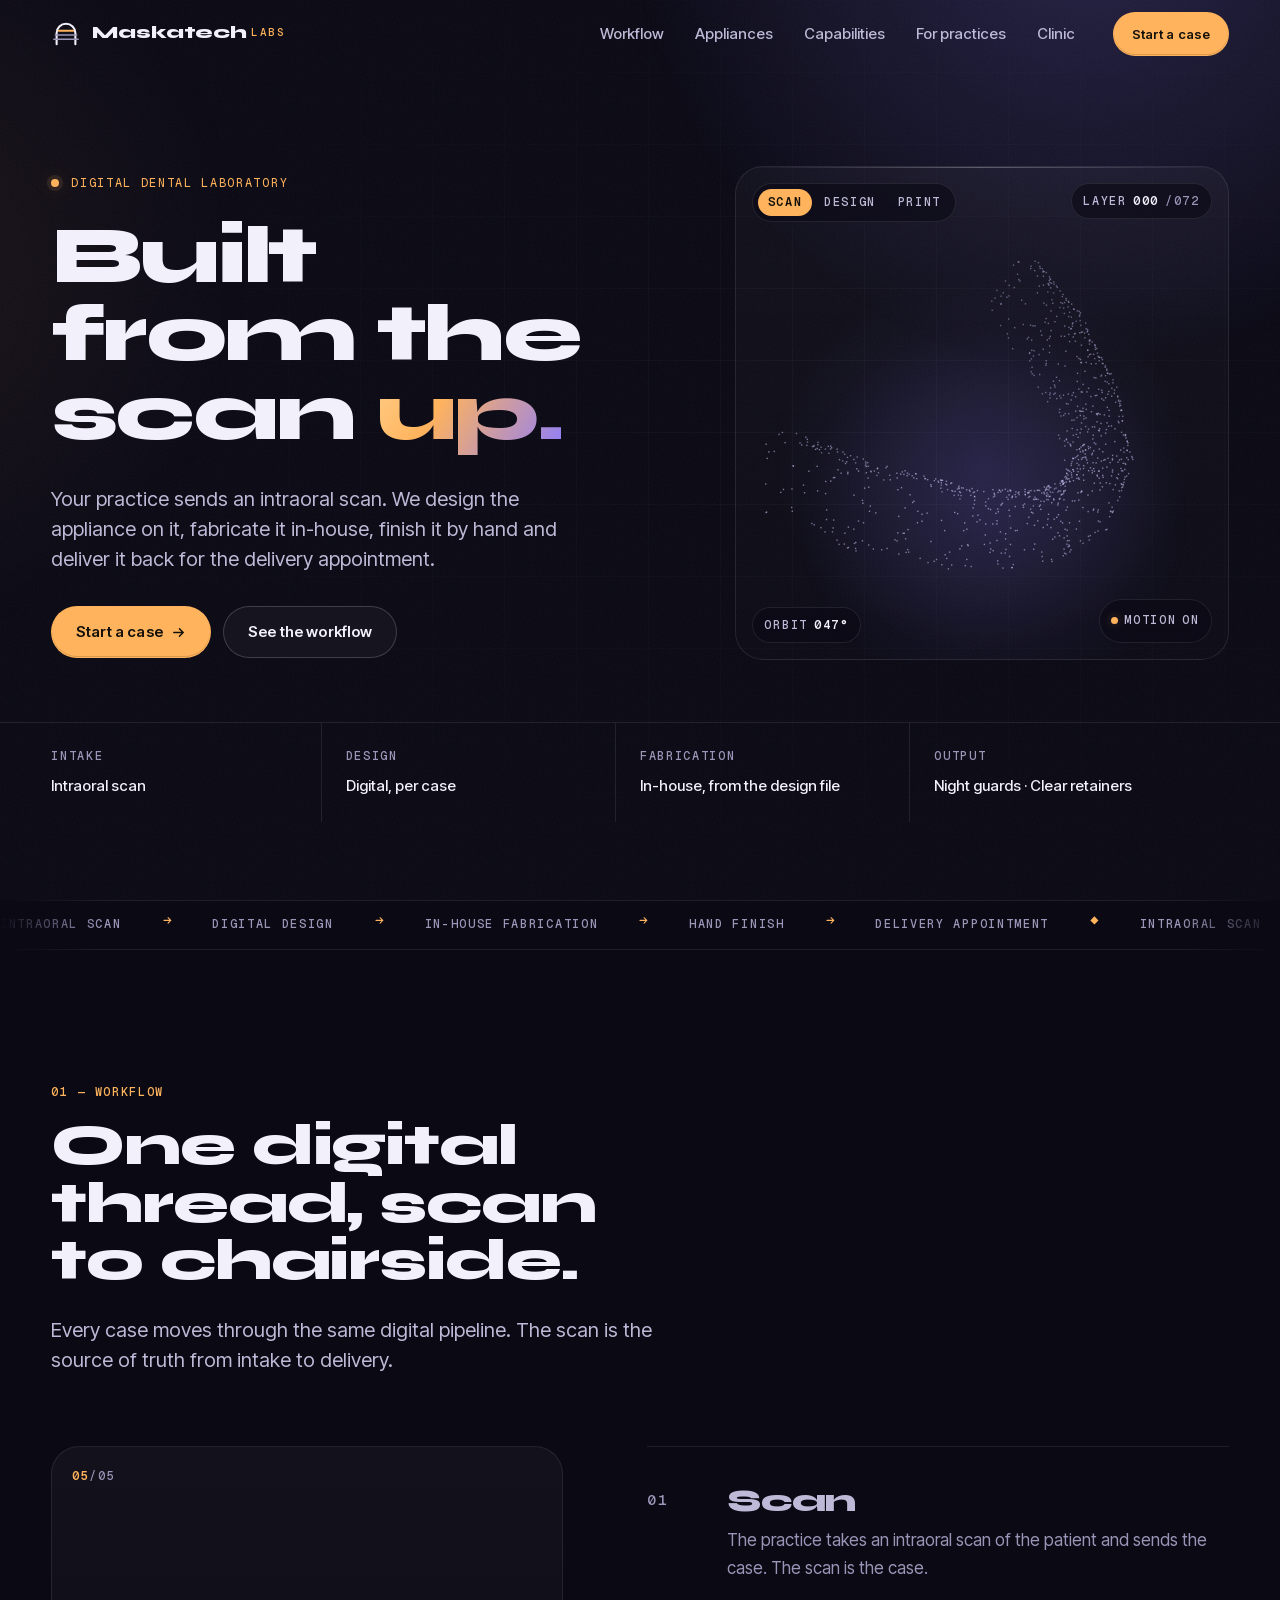
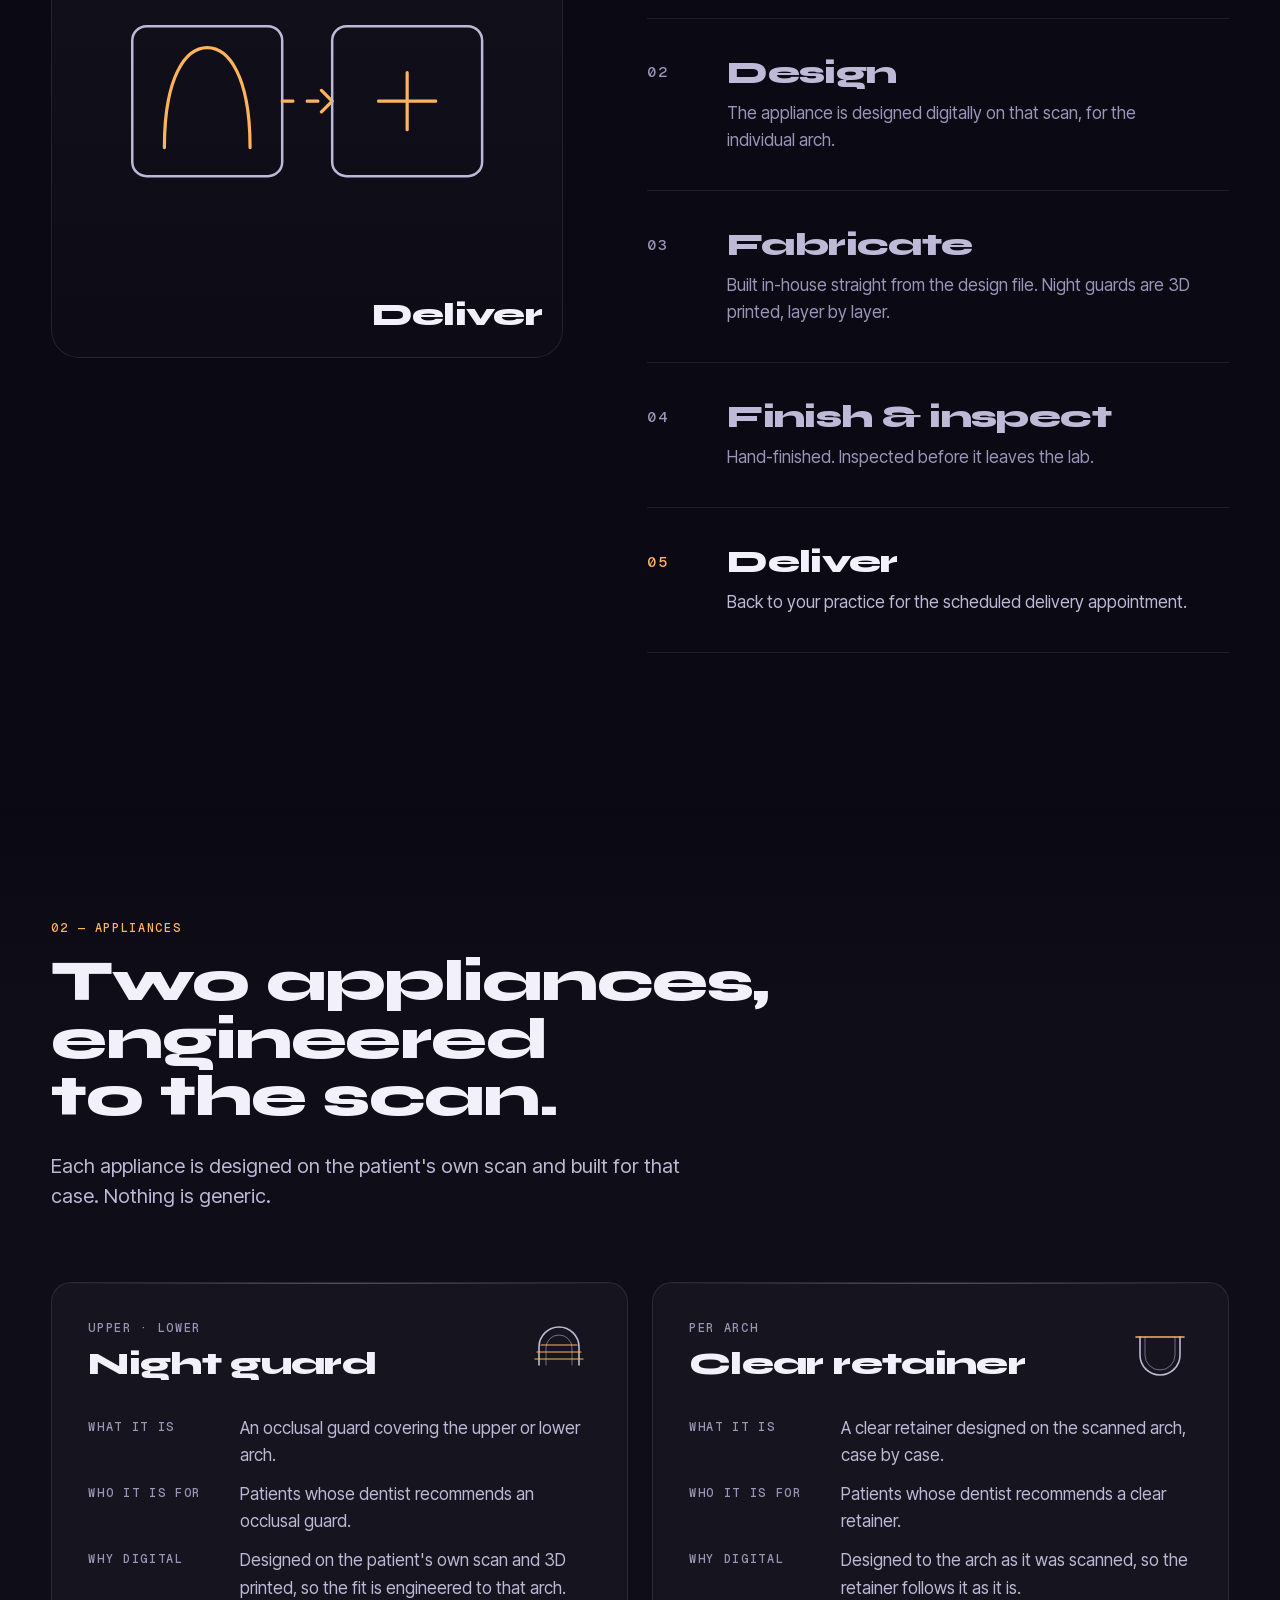
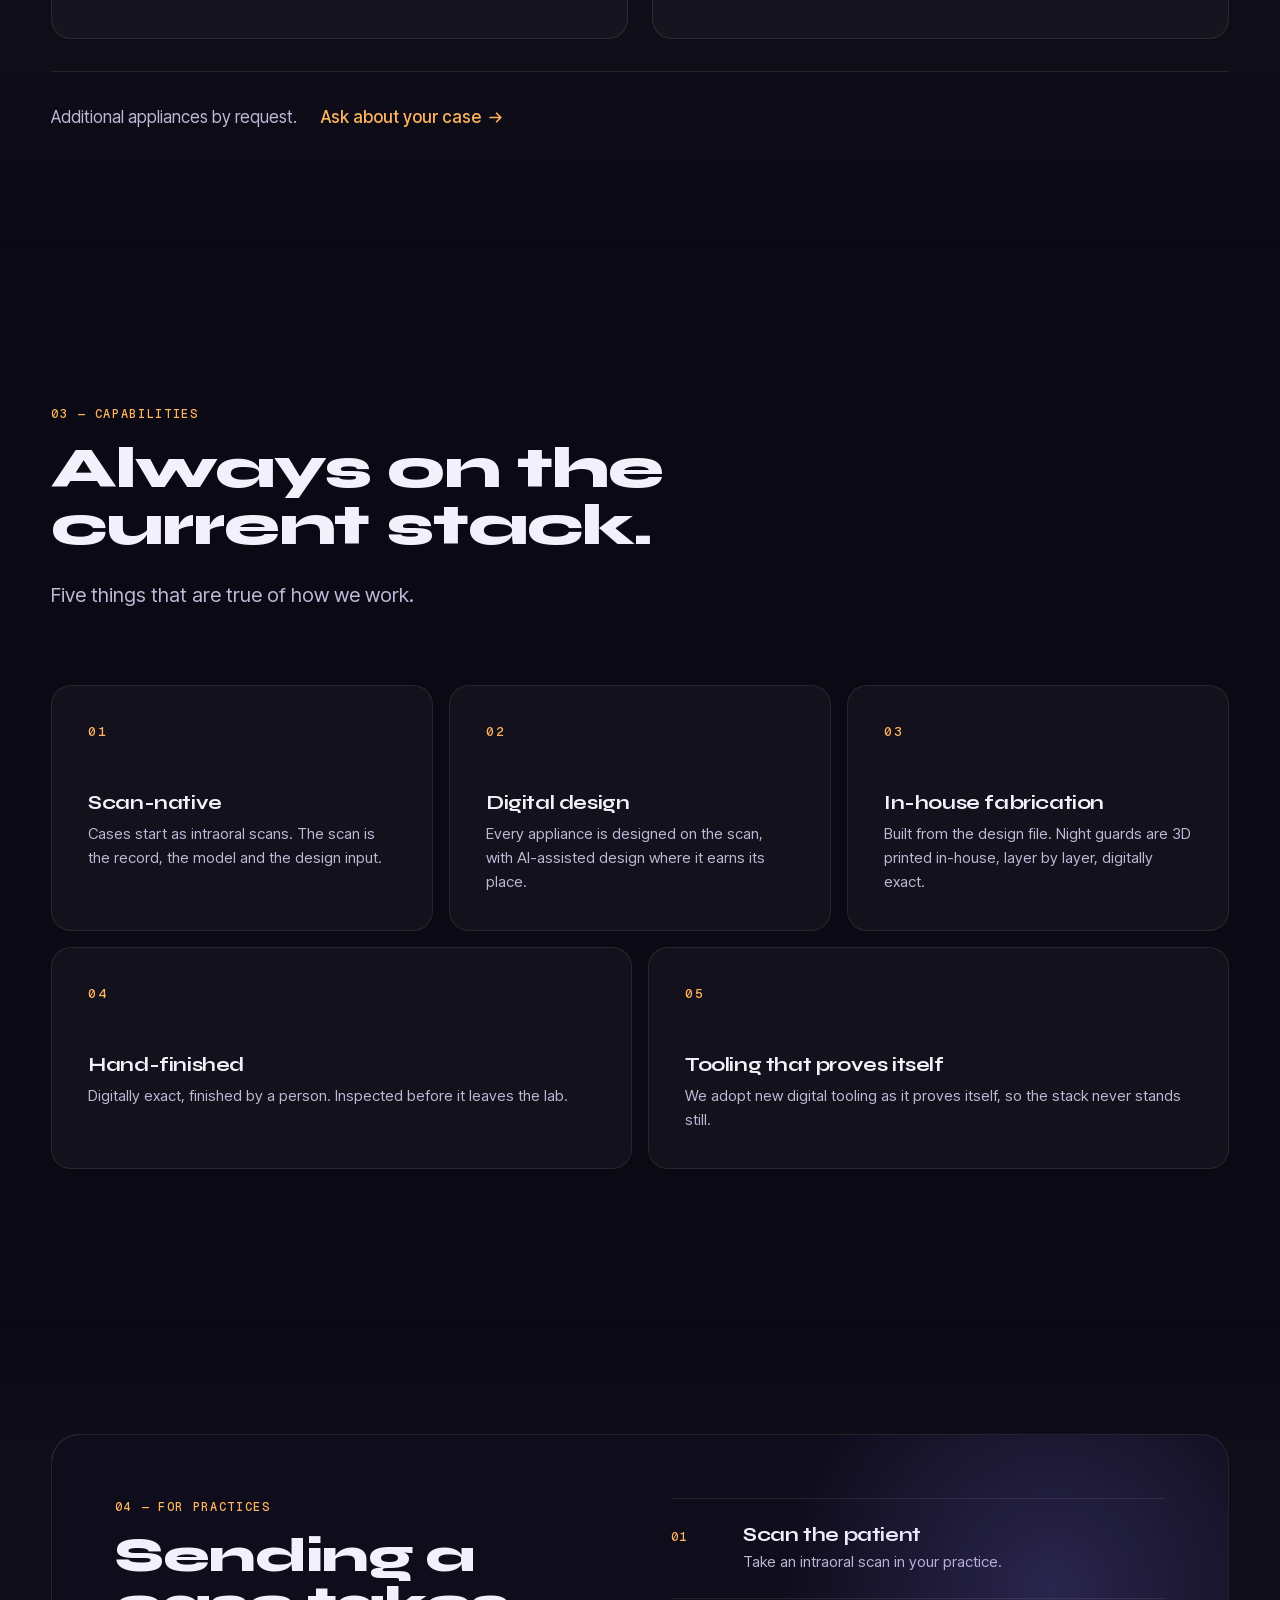
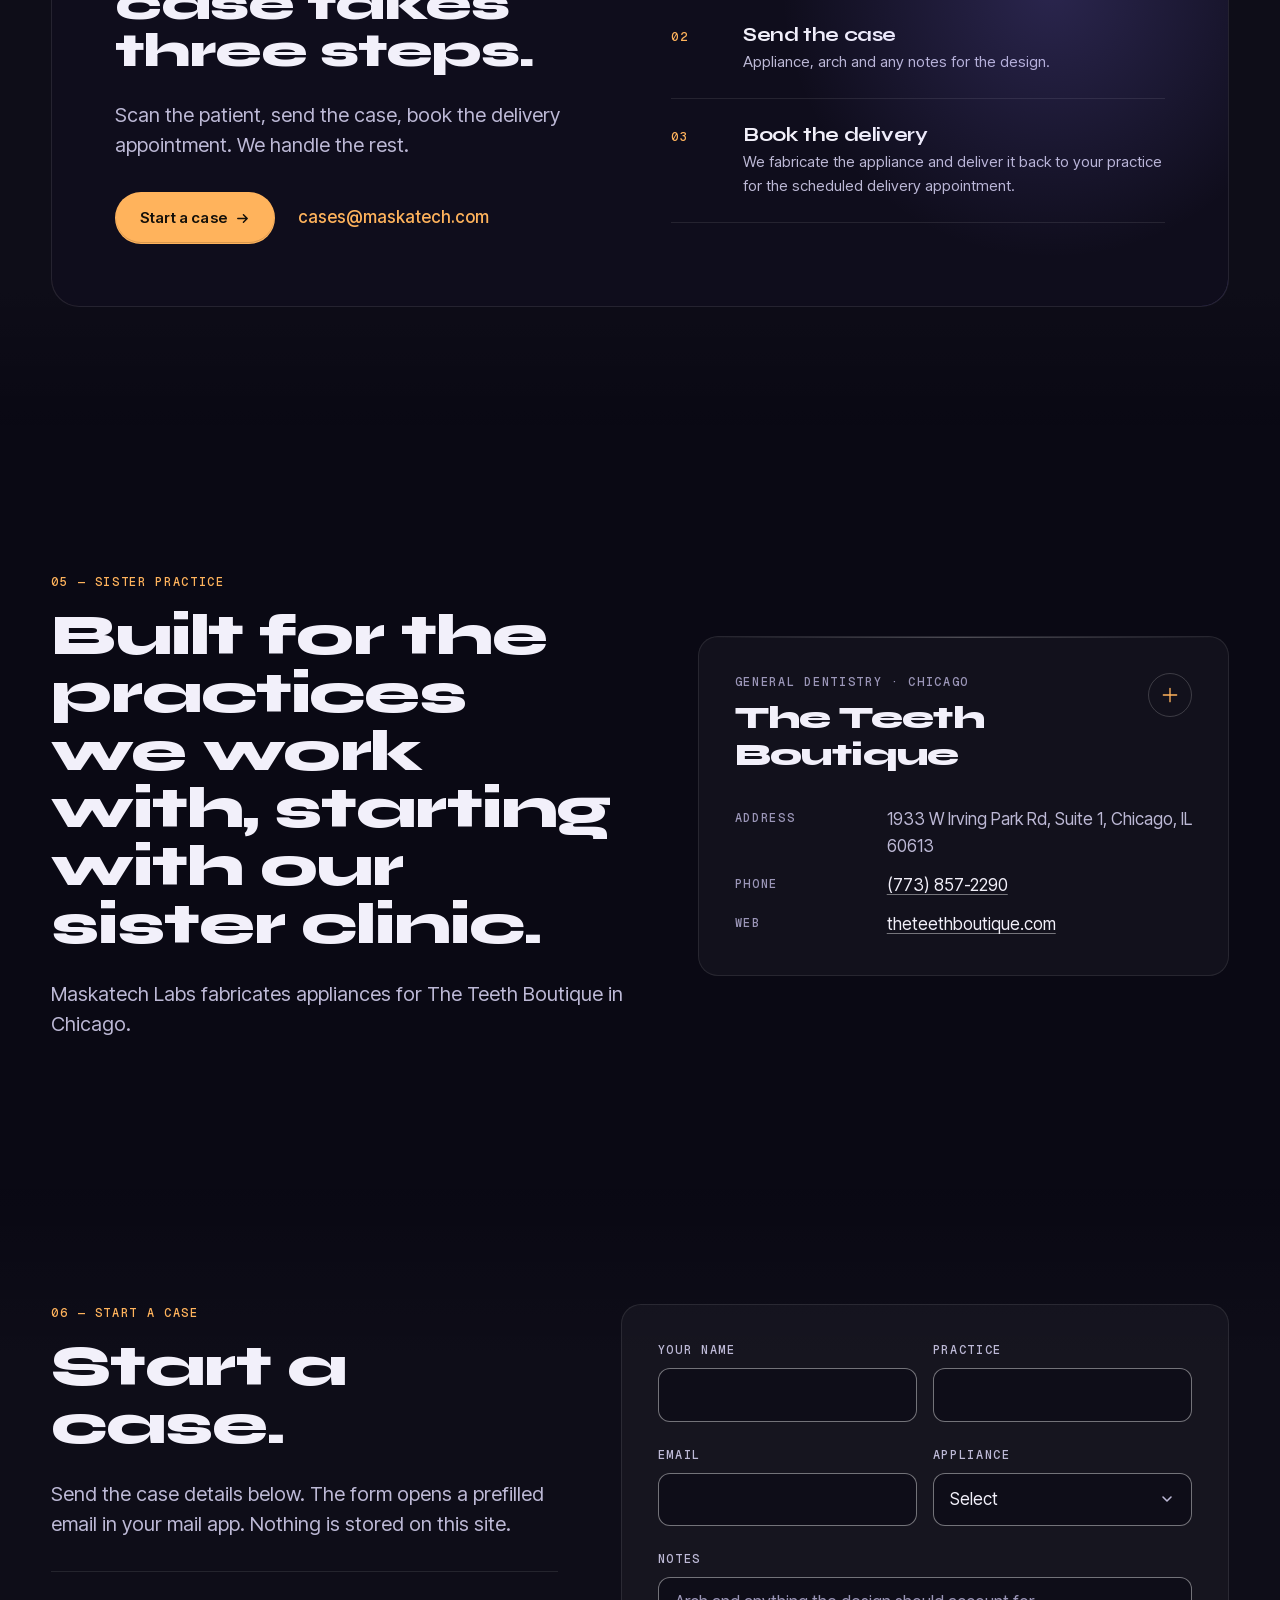
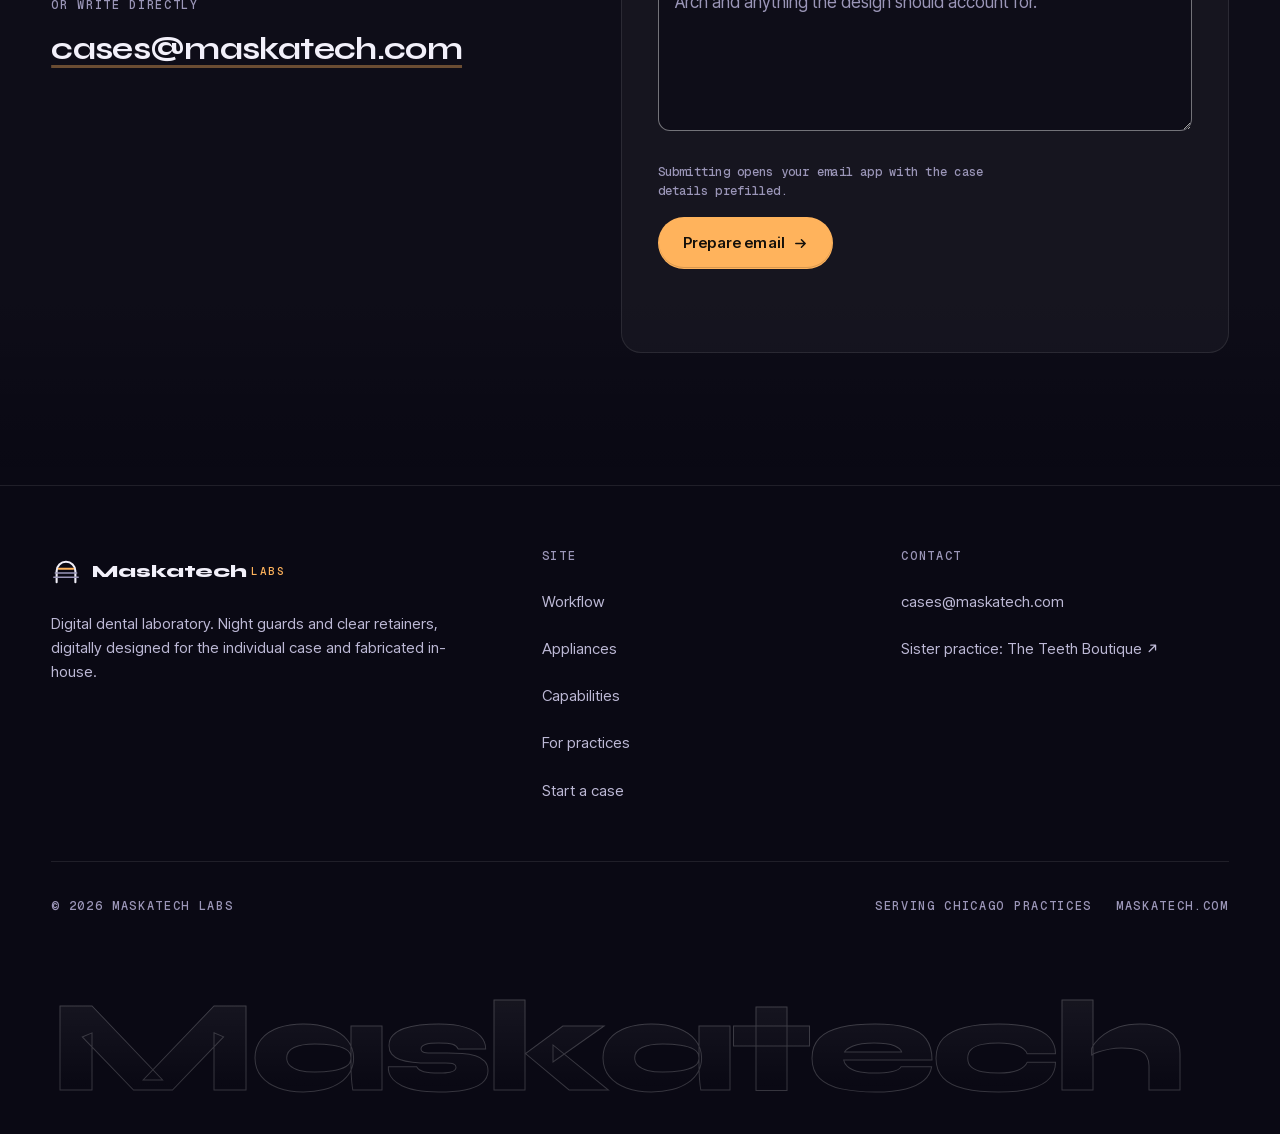
==== commit 59dfe896: "Fix low severity errors from the site audit forced-colors (Windows High Contrast): - main.js/style.c" ====
--- a/index.html
+++ b/index.html
@@ -44,7 +44,7 @@
     "url": "https://maskatech.com/",
     "email": "cases@maskatech.com",
     "description": "Digital dental laboratory. Night guards and clear retainers, digitally designed for dental practices.",
-    "logo": "https://maskatech.com/assets/img/logo.svg"
+    "logo": "https://maskatech.com/favicon.svg"
   }
   </script>
 </head>
@@ -480,6 +480,10 @@
           </div>
           <div class="form-foot">
             <p class="form-note">Submitting opens your email app with the case details prefilled.</p>
+            <!-- Without JavaScript the form submits natively as a mailto: text/plain POST; some browsers turn every
+                 "&" in a field into a line break in the prefilled body (e.g. "Smith & Jones Dental" arrives as two
+                 lines). Harmless, but writing directly avoids it. -->
+            <noscript><p class="form-note">If a field contains "&amp;", writing to <a class="link" href="mailto:cases@maskatech.com">cases@maskatech.com</a> directly avoids it landing on its own line in the email.</p></noscript>
             <button class="btn btn--primary" type="submit" data-magnet>Prepare email <span class="btn-arrow" aria-hidden="true"><svg class="ico" viewBox="0 0 16 16" aria-hidden="true" focusable="false"><path d="M3 8h10M9 4l4 4-4 4" fill="none" stroke="currentColor" stroke-width="1.6" stroke-linecap="round" stroke-linejoin="round"/></svg></span></button>
           </div>
           <p class="form-status" id="form-status" role="status"></p>
--- a/assets/css/style.css
+++ b/assets/css/style.css
@@ -246,7 +246,10 @@
 [data-glow]:hover::after { opacity: 1; }
 
 /* Scroll reveal (JS only) */
-html.reveal [data-reveal] { opacity: 0; transform: translateY(18px); transition: opacity var(--d-3) var(--ease-out), transform var(--d-3) var(--ease-out); }
+/* Every .card and .stack-item also carries data-reveal; this transition shorthand (specificity 0,2,1) otherwise
+   overrides their own border-colour hover transition instead of adding to it, so the border-colour change snaps
+   instantly rather than fading. Include it (and .card's transform) in this list too, rather than drop them. */
+html.reveal [data-reveal] { opacity: 0; transform: translateY(18px); transition: opacity var(--d-3) var(--ease-out), transform var(--d-3) var(--ease-out), border-color var(--d-2) var(--ease); }
 html.reveal [data-reveal].is-in { opacity: 1; transform: none; }
 html.reveal [data-reveal-group] [data-reveal]:nth-child(2) { transition-delay: 70ms; }
 html.reveal [data-reveal-group] [data-reveal]:nth-child(3) { transition-delay: 140ms; }
@@ -278,28 +281,34 @@
 .nav-inner { height: 100%; display: flex; align-items: center; justify-content: space-between; gap: 1rem; }
 .nav-progress { position: absolute; left: 0; bottom: -1px; height: 1px; width: 100%; background: var(--accent); transform-origin: left; transform: scaleX(0); opacity: 0.9; pointer-events: none; }
 html.no-js .nav-progress { display: none; }
+@media (forced-colors: active) { .nav-progress { background: LinkText; forced-color-adjust: none; } }
 html.no-js .nav { background: rgba(10, 9, 20, 0.88); border-bottom-color: var(--line); }
 
 .brand { display: inline-flex; align-items: center; gap: 0.7rem; min-height: 2.75rem; min-width: 0; color: var(--fg); }
 .brand-mark { width: 30px; height: 30px; flex: none; color: var(--fg); }
 .brand-mark .mark-layer { color: var(--fg-3); }
 .brand-mark .mark-layer--hot { color: var(--accent); }
+/* Chromium does not remap an inline SVG's stroke="currentColor" the way it remaps text and backgrounds, so a
+   custom-property-driven `color` here keeps its dark-theme hue on a forced white Canvas instead of following the
+   system palette like everything else on the page. Pin it to a system color explicitly. */
+@media (forced-colors: active) { .brand-mark, .brand-mark .mark-layer, .brand-mark .mark-layer--hot { color: CanvasText; } }
 .brand-word { font-family: var(--font-display); font-weight: 800; font-size: 1.05rem; letter-spacing: -0.01em; white-space: nowrap; overflow: hidden; text-overflow: ellipsis; min-width: 0; }
 .brand-labs { margin-left: 0.4em; font-family: var(--font-mono); font-weight: 500; font-size: 0.68rem; letter-spacing: var(--track); text-transform: uppercase; color: var(--accent); vertical-align: 0.18em; }
 
 .nav-links { display: flex; align-items: center; gap: var(--s-1); }
 .nav-link {
   position: relative; display: inline-flex; align-items: center; min-height: 2.75rem; padding: 0 0.85rem;
-  color: var(--fg-2); font-size: var(--fs-2); font-weight: 500; border-radius: 999px;
+  color: var(--fg-2); font-size: var(--fs-2); font-weight: 500; border-radius: 999px; white-space: nowrap;
   transition: color var(--d-1) var(--ease), background-color var(--d-1) var(--ease);
 }
 .nav-link:hover { color: var(--fg); background: var(--glass); }
 .nav-link.is-active { color: var(--fg); }
 .nav-link.is-active::after { content: ""; position: absolute; left: 50%; bottom: 0.35rem; width: 4px; height: 4px; border-radius: 50%; background: var(--accent); transform: translateX(-50%); }
+@media (forced-colors: active) { .nav-link.is-active::after { background: LinkText; forced-color-adjust: none; } }
 .nav-menu { display: flex; align-items: center; gap: var(--s-5); min-width: 0; }
 
 .nav-toggle {
-  display: none; position: relative; width: 2.75rem; height: 2.75rem; border-radius: 50%;
+  display: none; position: relative; width: 2.75rem; height: 2.75rem; flex: none; border-radius: 50%;
   border: 1px solid var(--line-2); background: var(--glass);
 }
 .nav-toggle-bar, .nav-toggle-bar::before, .nav-toggle-bar::after {
@@ -319,8 +328,15 @@
 }
 /* The 404 page's header carries a bare CTA next to the brand; hide it on narrow phones where it cannot fit */
 @media (max-width: 520px) { .nav-inner > .btn--sm { display: none; } }
-
-@media (max-width: 900px) {
+/* The nav row needs roughly 40px gutter + 234px brand + 16px gap + 44px toggle = 334px; below that the wordmark
+   was truncated to an ellipsis instead of just dropping its "LABS" suffix. Drop the suffix first. */
+@media (max-width: 360px) { .brand-labs { display: none; } }
+
+/* The desktop nav (five links, the CTA and the brand) needs about 980px to lay out on one line; below that but
+   above the old 900px cutoff, the brand wordmark was clipped to an ellipsis and "For practices" wrapped inside the
+   4.25rem bar with nowhere to go. main.js's matching breakpoint (the resize handler that closes the mobile menu) is
+   kept at 980px too. */
+@media (max-width: 980px) {
   .nav-toggle { display: inline-flex; }
   .nav-menu {
     position: fixed; inset: var(--nav-h) 0 auto 0;
@@ -409,6 +425,12 @@
 }
 .hero-fallback { position: absolute; inset: 0; width: 100%; height: 100%; object-fit: contain; padding: 6%; transition: opacity var(--d-4) var(--ease); }
 html.js .hero-stage.is-live .hero-fallback { opacity: 0; }
+/* The fallback is a raster <img> of an external SVG whose strokes are faint (some at 16% opacity) light-lavender
+   lines meant for the dark ground; an <img>'s own pixels are not recoloured under forced colors the way CSS-driven
+   content is, so on a white Canvas they stay near-invisible. A strong contrast boost is a partial fix — it improves
+   the light-on-white High Contrast theme this was measured against, but a dark-on-black forced-colors theme is not
+   verified — and screen-reader users already get the real content through the image's alt text regardless. */
+@media (forced-colors: active) { .hero-fallback { filter: contrast(3.5) brightness(0.85); } }
 .hero-canvas { position: absolute; inset: 0; width: 100%; height: 100%; z-index: 1; }
 html.no-js .hero-canvas { display: none; }
 
@@ -433,6 +455,10 @@
 .hud-dot { width: 7px; height: 7px; border-radius: 50%; background: var(--accent); box-shadow: 0 0 10px var(--accent-glow); }
 html.motion-off .hud-dot, .hud[aria-pressed="false"] .hud-dot { background: var(--fg-3); box-shadow: none; }
 html.no-js .hud { display: none; }
+/* main.js stops the canvas under forced colors (its palette is not recolourable the way CSS is) and keeps the
+   static fallback showing instead; hide the readouts and the Motion toggle so nothing describes an animation that
+   is not running, or shows a state (the phase pills, the Motion on/off text) that has no visible effect here. */
+@media (forced-colors: active) { .hud { display: none; } }
 
 .hero-specs {
   display: grid; grid-template-columns: repeat(4, 1fr);
@@ -470,7 +496,10 @@
 .ticker-track span { display: inline-block; }
 .ticker-sep { color: var(--accent); display: inline-flex; align-items: center; }
 .ticker-sep .ico { width: 0.9em; height: 0.9em; }
-@keyframes ticker { to { transform: translateX(-50%); } }
+/* The track is two copies of 10 items plus the flex gap between every item, including between the two copies; -50%
+   of the whole track's width is half a gap (20px) short of the second copy's actual start, so the loop visibly
+   snaps back by that amount on every repeat. Move by the gap's width too. */
+@keyframes ticker { to { transform: translateX(calc(-50% - 1.25rem)); } }
 
 /* ---------------------------------------------------------------------------
    6. Workflow
@@ -499,8 +528,8 @@
 .wf-glyph .g-points circle, .wf-glyph .g-nodes rect { fill: var(--accent); stroke: none; }
 .wf-glyph .g-scan { animation: scan 3.2s var(--ease) infinite alternate; }
 @keyframes scan { from { transform: translateY(-64px); } to { transform: translateY(64px); } }
-.wf-glyph .g-draw { stroke-dasharray: 700; stroke-dashoffset: 0; animation: draw 3.6s var(--ease-out) infinite; }   /* resting state visible; the keyframe starts hidden */
-@keyframes draw { 0% { stroke-dashoffset: 700; } 65% { stroke-dashoffset: 0; } 100% { stroke-dashoffset: 0; } }
+.wf-glyph .g-draw { stroke-dasharray: 800; stroke-dashoffset: 0; animation: draw 3.6s var(--ease-out) infinite; }   /* resting state visible; the keyframe starts hidden. The path itself is ~760 units long (measured via getTotalLength()); 800 clears it so the dash length never falls short and lets the tail end blink in early. */
+@keyframes draw { 0% { stroke-dashoffset: 800; } 65% { stroke-dashoffset: 0; } 100% { stroke-dashoffset: 0; } }
 .wf-glyph .g-printline { animation: printline 3.2s linear infinite; }
 @keyframes printline { from { transform: translateY(58px); opacity: 1; } 90% { opacity: 1; } to { transform: translateY(-122px); opacity: 0; } }
 .wf-glyph .g-layers path { opacity: 1; animation: layerin 3.2s linear infinite; }
@@ -513,6 +542,15 @@
 @keyframes loupe { from { transform: translate(-40px, 90px); } to { transform: translate(40px, 90px); } }
 .wf-glyph .g-route { stroke-dasharray: 6 8; animation: route 1.2s linear infinite; }
 @keyframes route { to { stroke-dashoffset: -28; } }
+/* Same Chromium behaviour as the .brand-mark rule above: inline SVG stroke/fill are not remapped under forced
+   colors, so these custom-property-driven glyph strokes stay in the dark-theme palette on a white Canvas and the
+   card reads as empty. Pin every drawn part to system colors. */
+@media (forced-colors: active) {
+  .wf-glyph, .wf-glyph .g-soft, .wf-glyph .g-line { stroke: CanvasText; }
+  .wf-glyph .g-hot { stroke: LinkText; }
+  .wf-glyph .g-fill { fill: Canvas; stroke: CanvasText; }
+  .wf-glyph .g-points circle, .wf-glyph .g-nodes rect { fill: LinkText; }
+}
 html.no-js .wf-glyph { display: none; }
 html.no-js .wf-glyph:first-of-type { display: block; opacity: 1; transform: none; }
 
@@ -526,6 +564,10 @@
 .wf-step.is-active .wf-num { color: var(--accent); }
 .wf-name { font-size: var(--fs-5); font-weight: 800; margin-bottom: var(--s-2); transition: color var(--d-2) var(--ease); }
 .wf-body p { margin: 0; color: var(--fg-2); max-width: 30rem; transition: color var(--d-2) var(--ease); }
+/* Forced colors collapses every author text colour to one system colour, so "active" vs "inactive" step, which is
+   otherwise only a colour difference (.wf-num's accent, .wf-name/.wf-body p dimming below), stops being visible at
+   all. Give the active step a state that survives that collapse: colour is not forced on border-color/font-weight. */
+@media (forced-colors: active) { .wf-step.is-active { border-left: 3px solid LinkText; padding-left: 0.75rem; } .wf-step.is-active .wf-num, .wf-step.is-active .wf-name { font-weight: 800; } }
 html.js .wf-step:not(.is-active) .wf-name { color: var(--fg-2); }
 html.js .wf-step:not(.is-active) .wf-body p { color: var(--fg-3); }
 
@@ -533,9 +575,15 @@
   /* The stage becomes a short sticky strip under the nav so the glyph still follows the steps as they scroll */
   .wf { grid-template-columns: 1fr; gap: var(--s-5); }
   .wf-stage { position: sticky; top: calc(var(--nav-h) + 0.5rem); z-index: 3; }
-  .wf-stage-card { aspect-ratio: auto; height: 10.5rem; max-width: none; background: var(--bg-1); }
+  /* On a short landscape viewport (phone rotated, a zoomed-in laptop window) a fixed 10.5rem strip plus the 4.25rem
+     nav can leave less than one step's height visible below it. Shrink the strip so roughly 11rem stays free for
+     the step list; main.js reads the resulting strip height back to keep its "active step" detection in sync. */
+  .wf-stage-card { aspect-ratio: auto; height: clamp(6rem, calc(100svh - var(--nav-h) - 11.5rem), 10.5rem); max-width: none; background: var(--bg-1); }
   .wf-stage-card::after { display: none; }
-  .wf-glyph { inset: 4% 0; width: 100%; height: 92%; }
+  /* At full width the label (bottom-right, up to "Finish & inspect" at 244px in Syne 800) ran across the glyph
+     artwork underneath it, which spans the whole strip. Keep the glyph to the left half so the label's corner
+     stays clear. */
+  .wf-glyph { inset: 4% auto 4% 0; width: 55%; height: auto; }
   .wf-stage-name { font-size: var(--fs-4); }
   html.no-js .wf-stage { position: relative; top: auto; }
   .wf-step { grid-template-columns: 3rem 1fr; }
@@ -549,6 +597,7 @@
 .appliance-title { font-size: var(--fs-5); font-weight: 800; margin-top: var(--s-2); }
 .appliance-icon { width: 64px; height: 64px; flex: none; color: var(--fg-2); }
 .appliance-icon .icon-hot { color: var(--accent); }
+@media (forced-colors: active) { .appliance-icon, .appliance-icon .icon-hot { color: CanvasText; } }
 .appliances-note {
   display: flex; flex-wrap: wrap; align-items: center; gap: var(--s-2) var(--s-5);
   margin: var(--s-6) 0 0; padding-top: var(--s-5); border-top: 1px solid var(--line); color: var(--fg-2);
@@ -612,6 +661,7 @@
 .clinic-name { font-size: var(--fs-5); font-weight: 800; margin-top: var(--s-2); }
 .clinic-mark { display: inline-grid; place-items: center; width: 2.75rem; height: 2.75rem; border-radius: 50%; border: 1px solid var(--line-2); color: var(--accent); flex: none; }
 .clinic-mark svg { width: 20px; height: 20px; }
+@media (forced-colors: active) { .clinic-mark { color: CanvasText; } }
 @media (max-width: 860px) { .clinic { grid-template-columns: 1fr; } .clinic .sec-head { margin-bottom: var(--s-2); } }
 
 /* ---------------------------------------------------------------------------
@@ -634,6 +684,10 @@
 }
 .field textarea { min-height: 8rem; resize: vertical; line-height: 1.5; }
 .field select { appearance: none; -webkit-appearance: none; background-image: url("data:image/svg+xml,%3Csvg xmlns='http://www.w3.org/2000/svg' width='16' height='16' viewBox='0 0 16 16'%3E%3Cpath d='M4 6l4 4 4-4' fill='none' stroke='%23bdb9d6' stroke-width='1.6' stroke-linecap='round' stroke-linejoin='round'/%3E%3C/svg%3E"); background-repeat: no-repeat; background-position: right 1rem center; padding-right: 2.75rem; }
+/* The arrow's stroke colour is baked into the data URI as a literal hex value, so it cannot follow the system
+   palette under forced colors and stays low-contrast on a Canvas-forced field. Fall back to the browser's own
+   native select rendering there instead, which does track the system High Contrast theme correctly. */
+@media (forced-colors: active) { .field select { appearance: auto; background-image: none; padding-right: 1rem; } }
 .field select option { background: var(--bg-2); color: var(--fg); }
 .field input::placeholder, .field textarea::placeholder { color: var(--fg-3); }
 .field input:focus, .field select:focus, .field textarea:focus { outline: 2px solid transparent; outline-offset: 2px; border-color: var(--accent); box-shadow: 0 0 0 3px var(--accent-soft); }
@@ -652,12 +706,15 @@
 .footer-col h2 { margin-bottom: var(--s-4); }
 .footer-links { display: grid; gap: var(--s-1); }
 .footer-links a { display: inline-block; padding: 0.65rem 0; color: var(--fg-2); font-size: var(--fs-2); line-height: 1.5; transition: color var(--d-1) var(--ease); }
-.footer-links .ico { width: 0.85em; height: 0.85em; vertical-align: -0.05em; }
+.footer-links .ico { display: inline-block; width: 0.85em; height: 0.85em; vertical-align: -0.05em; }
 .footer-links a:hover { color: var(--fg); }
 .footer-bottom { display: flex; flex-wrap: wrap; justify-content: space-between; gap: var(--s-3) var(--s-5); margin-top: var(--s-7); padding-top: var(--s-5); border-top: 1px solid var(--line); }
 .footer-meta { display: flex; flex-wrap: wrap; gap: var(--s-3) var(--s-5); }
 .footer-bottom a.tag, .footer-bottom p.tag { display: inline-block; line-height: 2.5rem; }
 .footer--min { padding-block: var(--s-6); }
+/* On 404.html, .footer-bottom is the footer's only child, so its own border-top (plus the footer's) draws two
+   hairlines with an empty band between them where .footer-grid would otherwise have been. */
+.footer--min .footer-bottom { margin-top: 0; padding-top: 0; border-top: 0; }
 .footer-word { overflow: clip; margin: var(--s-8) 0 calc(-0.22em); pointer-events: none; user-select: none; container-type: inline-size; }
 .footer-word span {
   display: block; font-family: var(--font-display); font-weight: 800; font-size: clamp(2.6rem, 10.3vw, 11rem); font-size: 11cqw; line-height: 0.9; letter-spacing: -0.04em;
@@ -671,7 +728,7 @@
 /* ---------------------------------------------------------------------------
    13. 404 page
    --------------------------------------------------------------------------- */
-.err { min-height: calc(100svh - var(--nav-h) - 6rem); padding-top: calc(var(--nav-h) + var(--s-8)); display: grid; place-items: center; text-align: center; }
+.err { min-height: calc(100vh - var(--nav-h) - 6rem); min-height: calc(100svh - var(--nav-h) - 6rem); padding-top: calc(var(--nav-h) + var(--s-8)); display: grid; place-items: center; text-align: center; }
 .err-inner { max-width: 40rem; }
 .err-code { font-family: var(--font-display); font-weight: 800; font-size: clamp(5rem, 3rem + 12vw, 12rem); line-height: 1; letter-spacing: -0.05em; margin: var(--s-4) 0; }
 .err-code b { font-weight: 800; color: var(--accent); }
@@ -695,3 +752,64 @@
 html.motion-off .wf-glyph * { animation: none !important; }
 html.motion-off .hero-stage .hero-fallback { opacity: 1; }
 html.motion-off .hero-canvas { opacity: 0; }
+
+/* ---------------------------------------------------------------------------
+   15. Print
+   There was no print stylesheet before this block, so a printed page inherited the screen layout wholesale: dark
+   background with near-white text (illegible once the browser drops backgrounds, its default), scroll-driven
+   sections still hidden, a fixed header repeating on every page, a sticky element carrying its on-screen scroll
+   offset into a fixed page position, and UI meant only for the live canvas animation (HUD readouts, ticker).
+   --------------------------------------------------------------------------- */
+@media print {
+  html { scroll-behavior: auto; }
+  :root {
+    --bg: #fff; --fg: #111; --fg-2: #333; --fg-3: #555; --accent: #8a5a1e;
+    --line: #ccc; --line-2: #999; --line-3: #888;
+  }
+  html, body { background: #fff; }
+  .grain, body::before, .hero-bg, .footer-word { display: none; }
+
+  /* Sections not yet scrolled into view are opacity:0 by default; without this override they print blank. */
+  html.reveal [data-reveal] { opacity: 1 !important; transform: none !important; transition: none !important; }
+
+  /* Fixed nav: repeats on every printed page at its on-screen position, and once "is-scrolled" (main.js toggles it
+     past an 8px scroll) its translucent-dark background is painted opaque white with backgrounds off, blanking
+     whatever prints underneath it on every page after the first. */
+  .nav, .nav.is-scrolled, .nav.is-open { position: static; background: none; border-bottom: 1px solid var(--line); backdrop-filter: none; }
+  .nav-progress { display: none; }
+  .nav-menu { position: static; transform: none; opacity: 1; visibility: visible; background: none; border: 0; padding: 0; max-height: none; }
+  .nav-toggle { display: none; }
+  .nav-inner > .btn--sm { display: none; }
+
+  /* Hero: the canvas only ever holds whatever animation frame was current, and the HUD readouts describe that
+     animation, not the business — neither belongs on paper. Show the static fallback illustration instead. */
+  .hero-canvas, .hud { display: none; }
+  .hero-stage { position: static; aspect-ratio: auto; height: auto; break-inside: avoid; background: none; }
+  .hero-fallback { opacity: 1 !important; position: static; width: auto; max-width: 20rem; margin-inline: auto; padding: 0; }
+  .hero { min-height: 0; padding-top: 1.5rem; }
+
+  /* Gradient-clipped text ("up." in the headline, the 404 code's "0") paints nothing once backgrounds are off,
+     since its only ink is a background-image; mirrors the existing forced-colors fallback for the same rules. */
+  .hero-title em, .err-code b { background: none !important; -webkit-text-fill-color: currentColor; color: inherit !important; }
+
+  /* Decorative, aria-hidden ticker: prints as an opaque, hard-clipped mid-loop fragment (the mask-image fade and
+     the infinite scroll position are not meaningful on a static page). */
+  .ticker { display: none; }
+
+  /* Sticky workflow stage: on screen it stays pinned near the nav while the page scrolls under it. Printed, that
+     on-screen offset becomes a fixed offset on every page instead of the card's normal place in the flow, so it can
+     land across a page break or over unrelated content further down. Print it in normal flow instead. */
+  .wf-stage { position: static; z-index: auto; top: auto; }
+  .wf-stage-card { background: none; break-inside: avoid; }
+
+  /* A translucent-white border on white paper, and an unprinted dark background, leave no visible field boundary. */
+  .field input, .field select, .field textarea { border-color: var(--line-2); background: none; }
+
+  .card, .stack-item, .appliance, .step, .wf-step, .practices-panel { break-inside: avoid; }
+
+  /* .practices-panel::before draws a thin gradient ring with a CSS mask (mask-composite: exclude). Chromium's print
+     output does not reproduce that compositing without background graphics enabled and instead paints the pseudo-
+     element as a solid black box over the "For practices" panel, blanking the steps underneath it. Purely
+     decorative on screen; drop it for print rather than have it blank the panel's own content. */
+  .practices-panel::before { display: none; }
+}
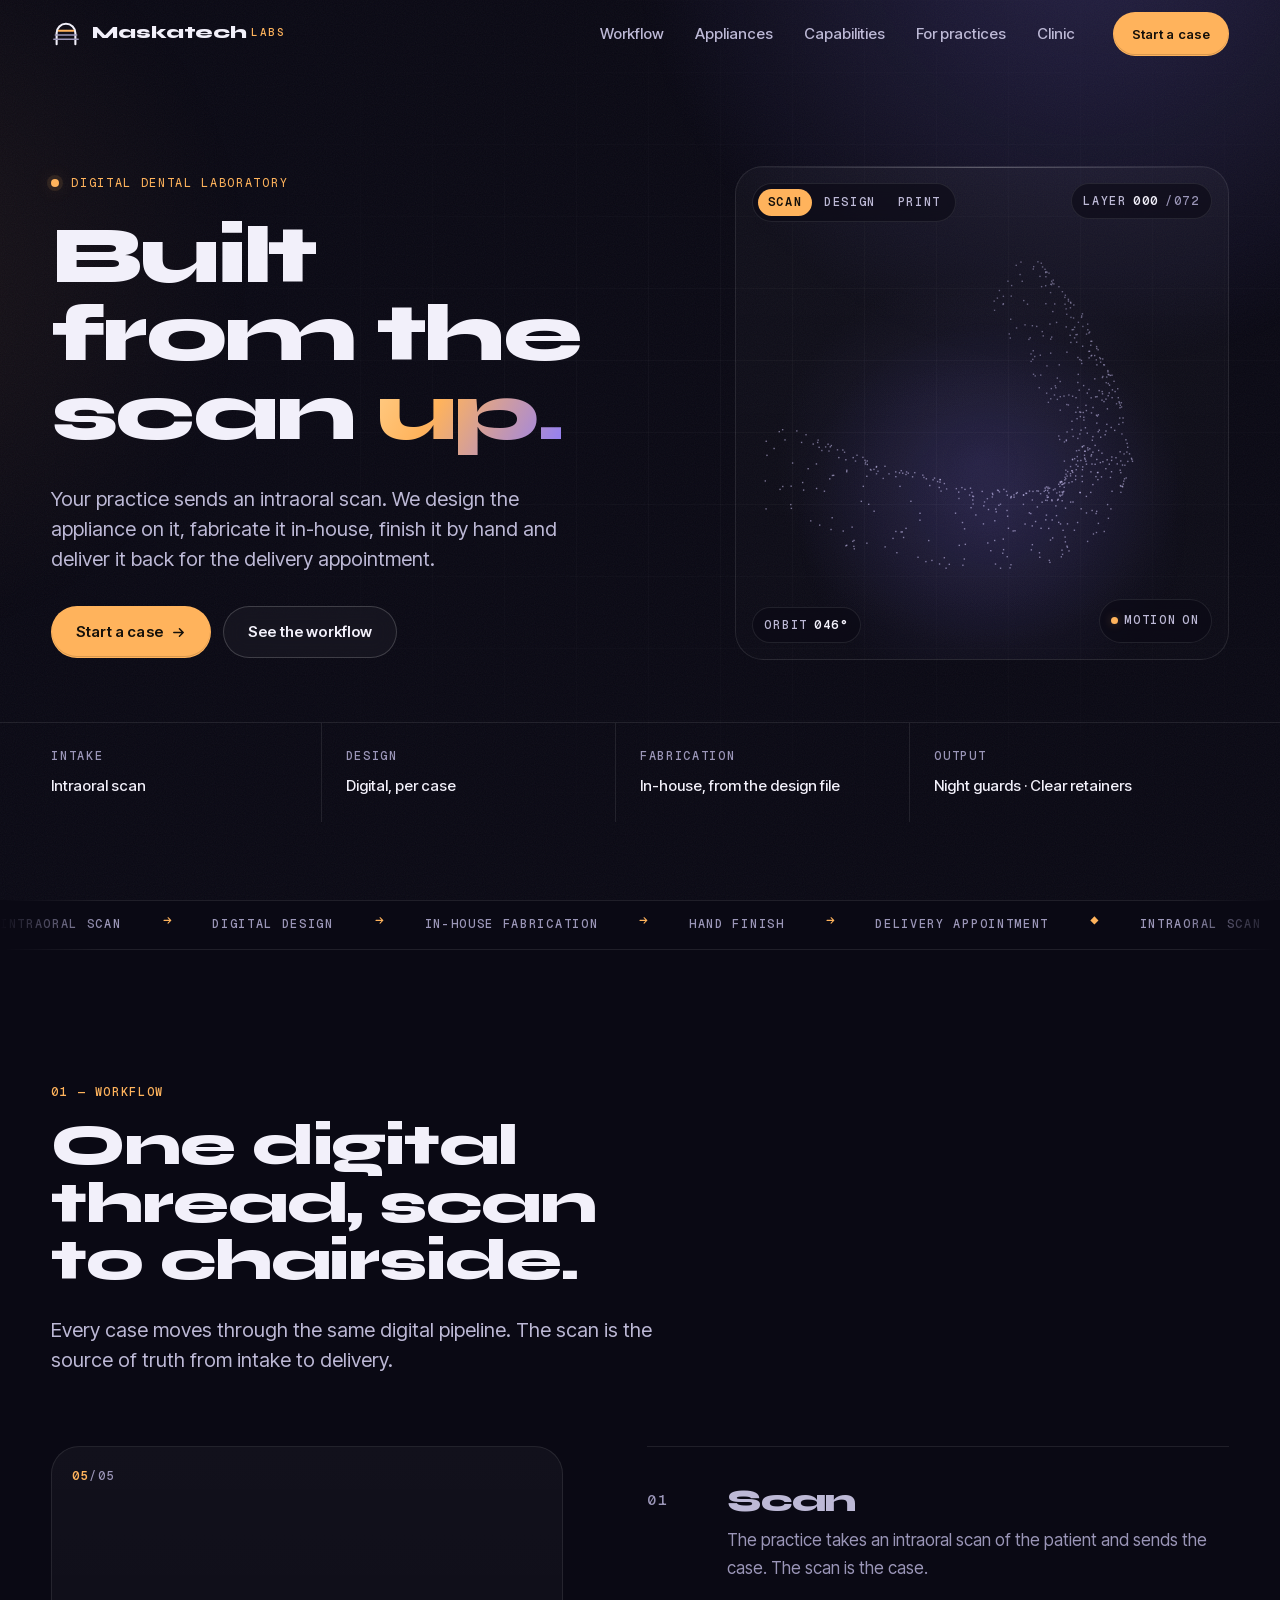
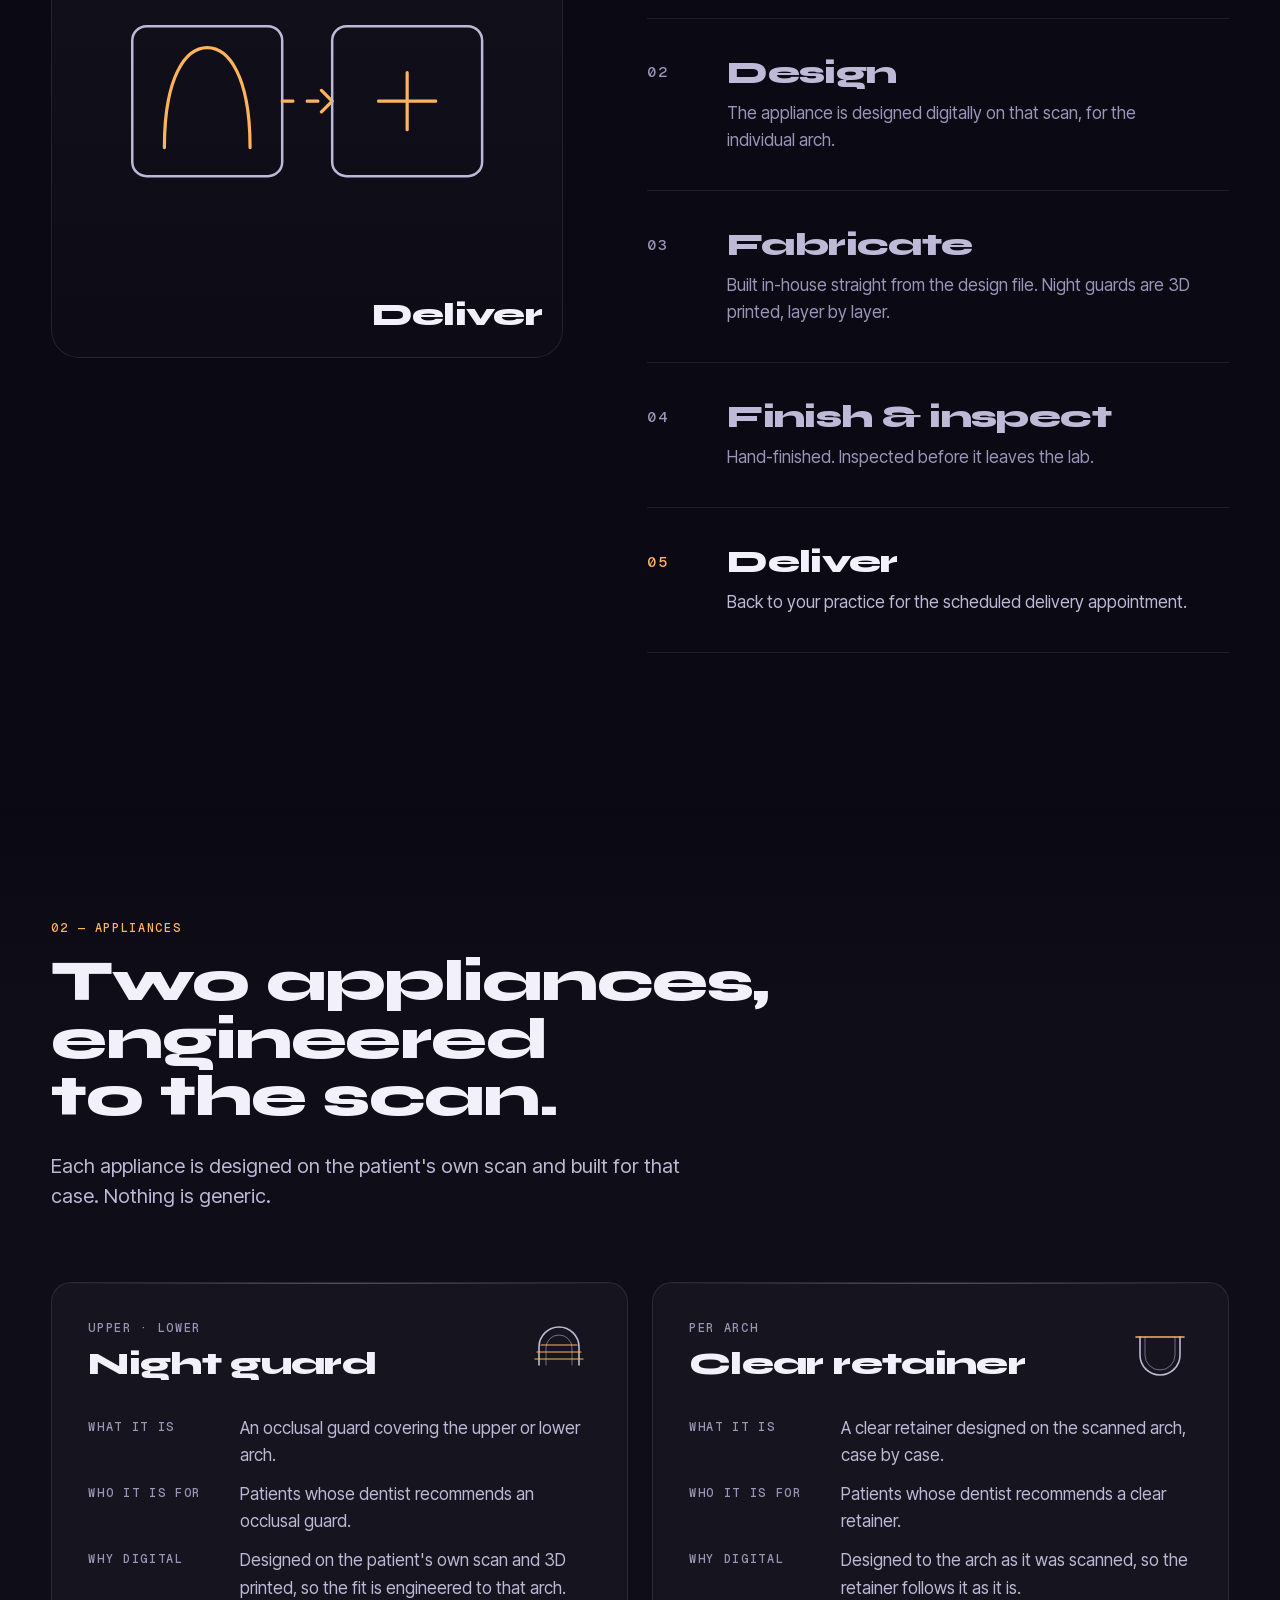
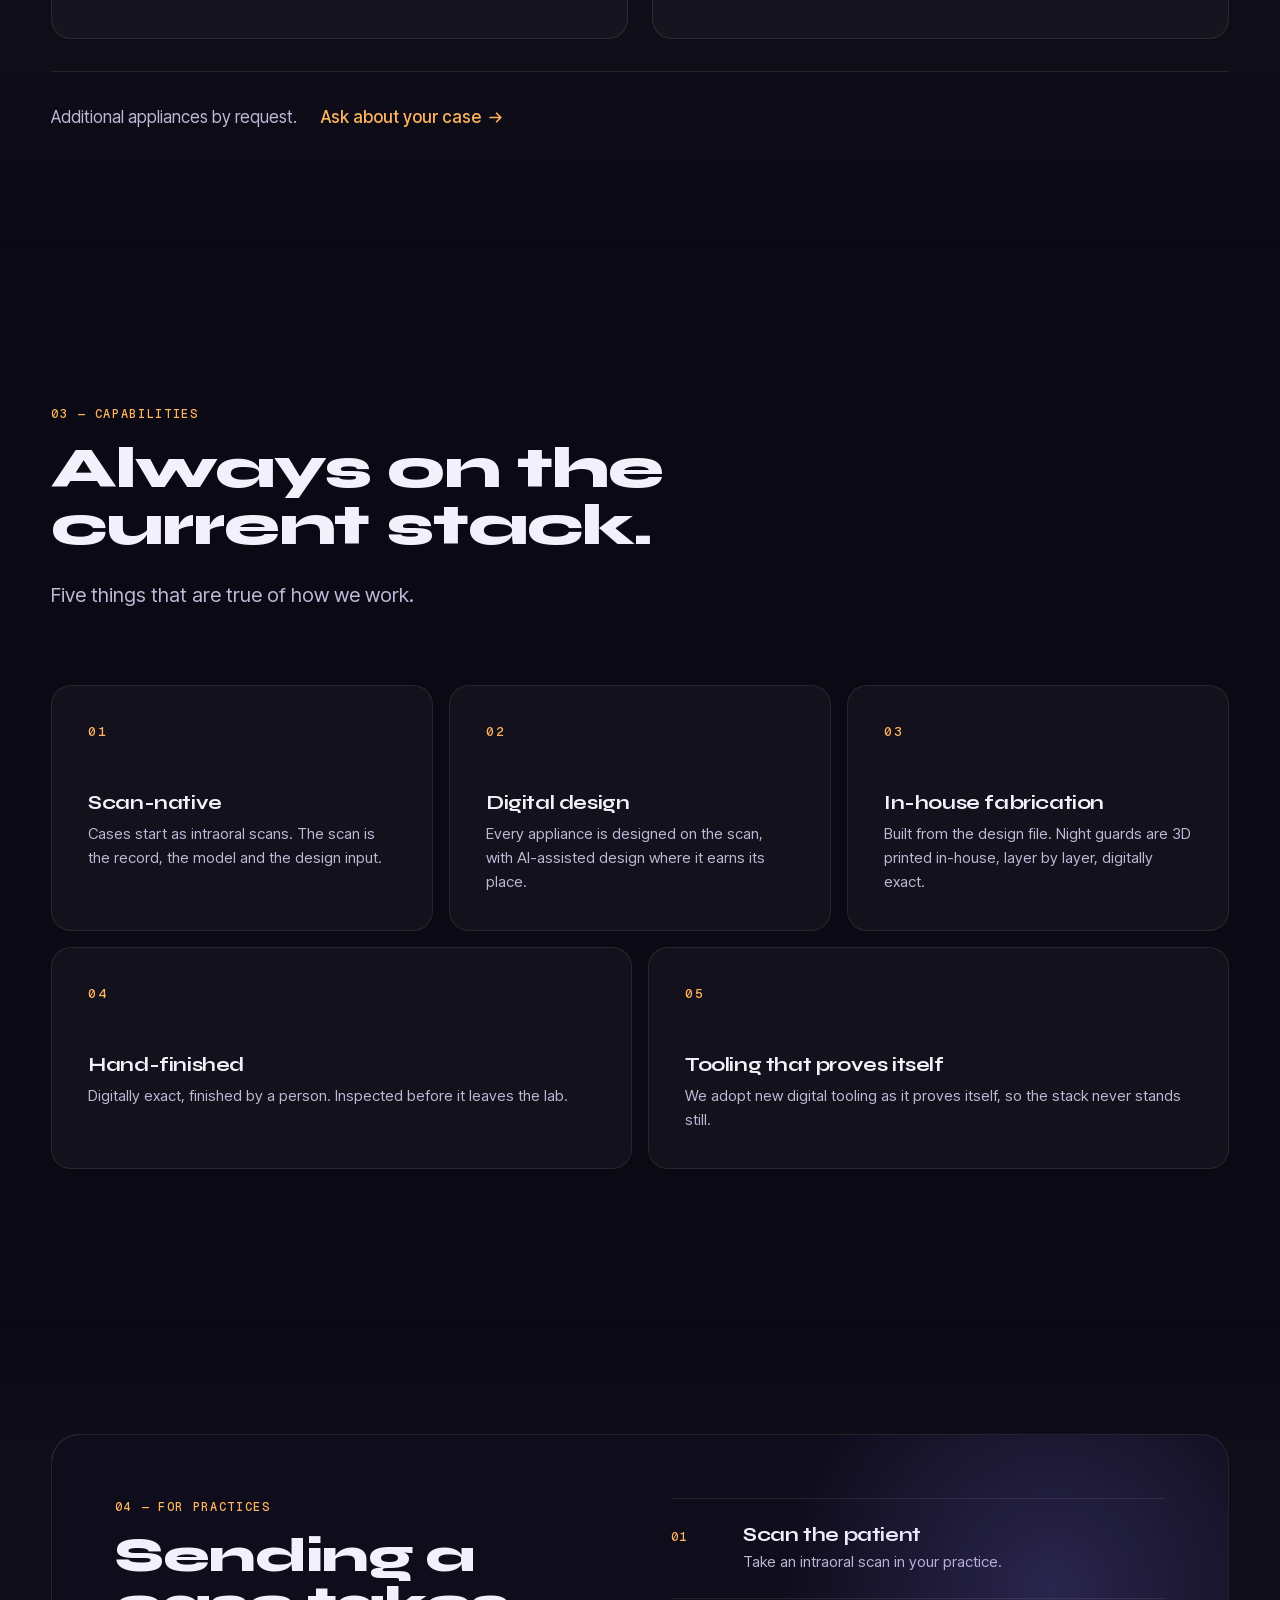
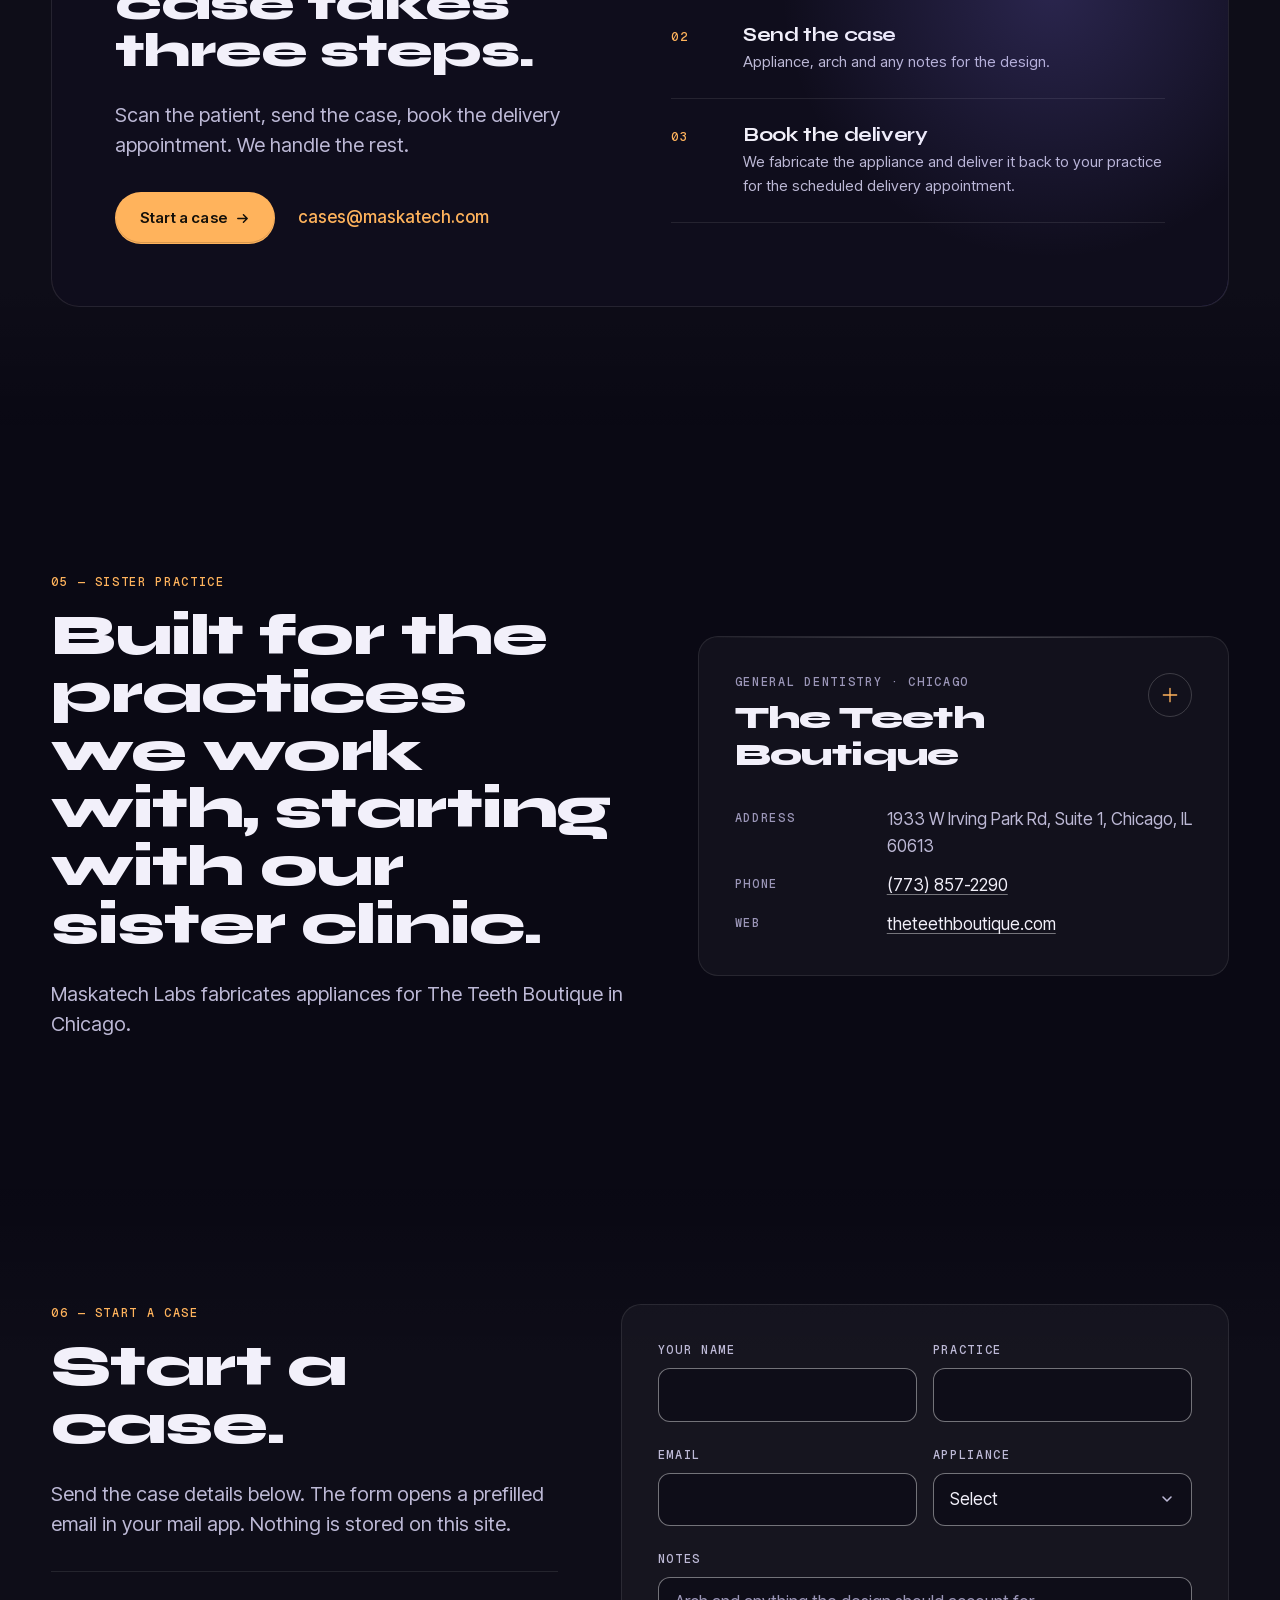
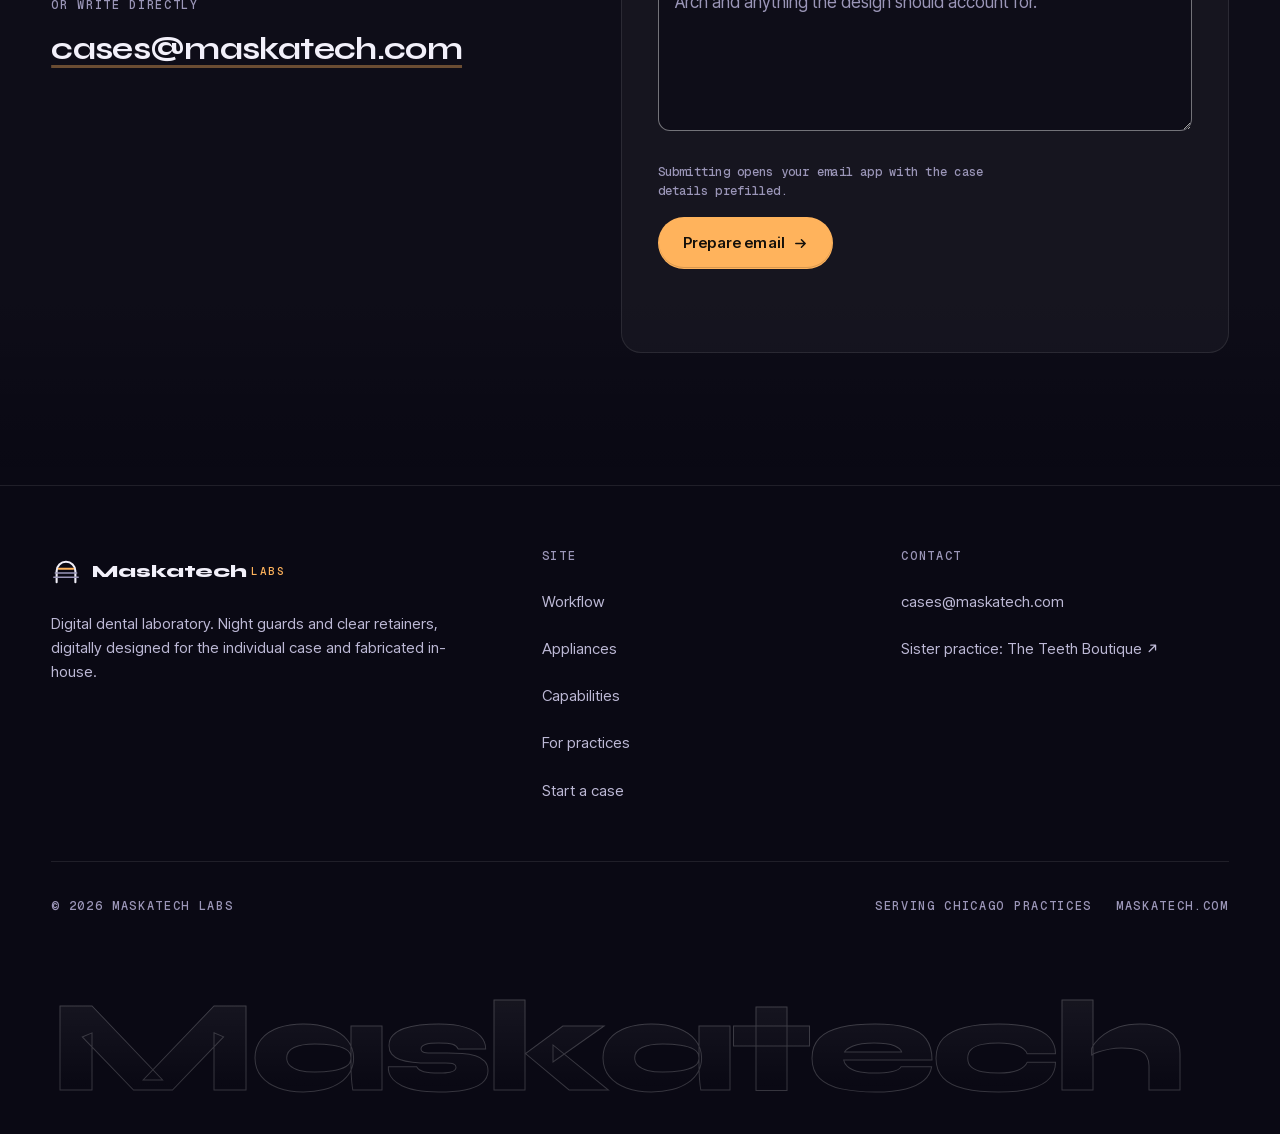
==== commit f1b632f7: "Fix the items PR #3 left open: forced-colors header, no-JS form text, script guards, print layout Fo" ====
--- a/index.html
+++ b/index.html
@@ -467,10 +467,12 @@
             <label for="f-appliance">Appliance</label>
             <select id="f-appliance" name="Appliance" required>
               <option value="">Select</option>
-              <option>Night guard – upper</option>
-              <option>Night guard – lower</option>
-              <option>Clear retainer – upper</option>
-              <option>Clear retainer – lower</option>
+              <!-- The values are plain ASCII on purpose: a no-JavaScript submission in Chromium garbles any non-ASCII
+                   character (the label's en dash arrived as "â€“"). main.js puts the label itself in the email. -->
+              <option value="Night guard - upper">Night guard – upper</option>
+              <option value="Night guard - lower">Night guard – lower</option>
+              <option value="Clear retainer - upper">Clear retainer – upper</option>
+              <option value="Clear retainer - lower">Clear retainer – lower</option>
               <option>Other</option>
             </select>
           </div>
@@ -480,10 +482,11 @@
           </div>
           <div class="form-foot">
             <p class="form-note">Submitting opens your email app with the case details prefilled.</p>
-            <!-- Without JavaScript the form submits natively as a mailto: text/plain POST; some browsers turn every
-                 "&" in a field into a line break in the prefilled body (e.g. "Smith & Jones Dental" arrives as two
-                 lines). Harmless, but writing directly avoids it. -->
-            <noscript><p class="form-note">If a field contains "&amp;", writing to <a class="link" href="mailto:cases@maskatech.com">cases@maskatech.com</a> directly avoids it landing on its own line in the email.</p></noscript>
+            <!-- Without JavaScript the form submits natively as a mailto: text/plain POST. Chromium turns every "&" in
+                 a field into a line break in the prefilled body ("Smith & Jones Dental" arrives as two lines) and
+                 encodes non-ASCII text twice ("Zoë" arrives as "ZoÃ«"). No markup fixes either for text people type;
+                 writing directly avoids both. -->
+            <noscript><p class="form-note">If a field contains "&amp;" or a letter like é or ü, write to <a class="link" href="mailto:cases@maskatech.com">cases@maskatech.com</a> directly: some browsers break those characters in the prefilled email.</p></noscript>
             <button class="btn btn--primary" type="submit" data-magnet>Prepare email <span class="btn-arrow" aria-hidden="true"><svg class="ico" viewBox="0 0 16 16" aria-hidden="true" focusable="false"><path d="M3 8h10M9 4l4 4-4 4" fill="none" stroke="currentColor" stroke-width="1.6" stroke-linecap="round" stroke-linejoin="round"/></svg></span></button>
           </div>
           <p class="form-status" id="form-status" role="status"></p>
--- a/assets/css/style.css
+++ b/assets/css/style.css
@@ -283,6 +283,10 @@
 html.no-js .nav-progress { display: none; }
 @media (forced-colors: active) { .nav-progress { background: LinkText; forced-color-adjust: none; } }
 html.no-js .nav { background: rgba(10, 9, 20, 0.88); border-bottom-color: var(--line); }
+/* Forced colors swaps an author background colour for the system Canvas colour but keeps its alpha, so the 82% and
+   88% backgrounds above became an 82%/88% Canvas and the text scrolling under the fixed bar showed through it. A
+   system colour is used as is: opaque. */
+@media (forced-colors: active) { .nav.is-scrolled, .nav.is-open, html.no-js .nav { background-color: Canvas; } }
 
 .brand { display: inline-flex; align-items: center; gap: 0.7rem; min-height: 2.75rem; min-width: 0; color: var(--fg); }
 .brand-mark { width: 30px; height: 30px; flex: none; color: var(--fg); }
@@ -427,10 +431,10 @@
 html.js .hero-stage.is-live .hero-fallback { opacity: 0; }
 /* The fallback is a raster <img> of an external SVG whose strokes are faint (some at 16% opacity) light-lavender
    lines meant for the dark ground; an <img>'s own pixels are not recoloured under forced colors the way CSS-driven
-   content is, so on a white Canvas they stay near-invisible. A strong contrast boost is a partial fix — it improves
-   the light-on-white High Contrast theme this was measured against, but a dark-on-black forced-colors theme is not
-   verified — and screen-reader users already get the real content through the image's alt text regardless. */
-@media (forced-colors: active) { .hero-fallback { filter: contrast(3.5) brightness(0.85); } }
+   content is, so on a white Canvas they stay near-invisible. Inverting them turns them dark on a light forced
+   palette. A dark forced palette already shows them light-on-dark, and inverting there would hide them, hence the
+   prefers-color-scheme scope. Screen-reader users get the real content through the image's alt text regardless. */
+@media (forced-colors: active) and (prefers-color-scheme: light) { .hero-fallback { filter: invert(1) contrast(2); } }
 .hero-canvas { position: absolute; inset: 0; width: 100%; height: 100%; z-index: 1; }
 html.no-js .hero-canvas { display: none; }
 
@@ -459,6 +463,9 @@
    static fallback showing instead; hide the readouts and the Motion toggle so nothing describes an animation that
    is not running, or shows a state (the phase pills, the Motion on/off text) that has no visible effect here. */
 @media (forced-colors: active) { .hud { display: none; } }
+/* main.js adds .no-canvas when the browser gives the page no 2D canvas context: the static fallback stays, so hide the
+   readouts that describe the animation. The Motion toggle stays, since it also pauses the ticker and workflow glyphs. */
+.hero-stage.no-canvas .hud:not(.hud--motion) { display: none; }
 
 .hero-specs {
   display: grid; grid-template-columns: repeat(4, 1fr);
@@ -578,12 +585,18 @@
   /* On a short landscape viewport (phone rotated, a zoomed-in laptop window) a fixed 10.5rem strip plus the 4.25rem
      nav can leave less than one step's height visible below it. Shrink the strip so roughly 11rem stays free for
      the step list; main.js reads the resulting strip height back to keep its "active step" detection in sync. */
-  .wf-stage-card { aspect-ratio: auto; height: clamp(6rem, calc(100svh - var(--nav-h) - 11.5rem), 10.5rem); max-width: none; background: var(--bg-1); }
+  /* The svh value sits behind @supports rather than after a vh line: it contains var(), so a browser without svh
+     would still accept it at parse time, let it replace the vh line, then drop it to height: auto (a 2px strip). */
+  .wf-stage-card { aspect-ratio: auto; height: clamp(6rem, calc(100vh - var(--nav-h) - 11.5rem), 10.5rem); max-width: none; background: var(--bg-1); }
+  @supports (height: 1svh) { .wf-stage-card { height: clamp(6rem, calc(100svh - var(--nav-h) - 11.5rem), 10.5rem); } }
   .wf-stage-card::after { display: none; }
-  /* At full width the label (bottom-right, up to "Finish & inspect" at 244px in Syne 800) ran across the glyph
-     artwork underneath it, which spans the whole strip. Keep the glyph to the left half so the label's corner
-     stays clear. */
-  .wf-glyph { inset: 4% auto 4% 0; width: 55%; height: auto; }
+  /* At full height the label (bottom-right, up to "Finish & inspect" at 244px in Syne 800, more than half of a
+     phone's strip) ran across the glyph artwork underneath it. Keep the glyph in a band across the top of the strip
+     that ends above the label row (the label sits 1rem from the bottom on a 2rem line), centred so it also clears
+     the index at the top left. An explicit height is needed: with height: auto the square SVG takes its height
+     from its width and overflows the strip, which clips it. On a strip shrunk towards its 6rem minimum, 62% would
+     reach into the label row, so the band also stops 3.25rem above the bottom edge. */
+  .wf-glyph { inset: 4% 0 auto 0; width: 100%; height: min(62%, calc(96% - 3.25rem)); }
   .wf-stage-name { font-size: var(--fs-4); }
   html.no-js .wf-stage { position: relative; top: auto; }
   .wf-step { grid-template-columns: 3rem 1fr; }
@@ -728,7 +741,10 @@
 /* ---------------------------------------------------------------------------
    13. 404 page
    --------------------------------------------------------------------------- */
-.err { min-height: calc(100vh - var(--nav-h) - 6rem); min-height: calc(100svh - var(--nav-h) - 6rem); padding-top: calc(var(--nav-h) + var(--s-8)); display: grid; place-items: center; text-align: center; }
+.err { min-height: calc(100vh - var(--nav-h) - 6rem); padding-top: calc(var(--nav-h) + var(--s-8)); display: grid; place-items: center; text-align: center; }
+/* Behind @supports, not as a second declaration: with var() in it, a browser without svh would accept the svh line
+   at parse time, drop the vh one, then discard the svh one too, leaving min-height 0. */
+@supports (min-height: 1svh) { .err { min-height: calc(100svh - var(--nav-h) - 6rem); } }
 .err-inner { max-width: 40rem; }
 .err-code { font-family: var(--font-display); font-weight: 800; font-size: clamp(5rem, 3rem + 12vw, 12rem); line-height: 1; letter-spacing: -0.05em; margin: var(--s-4) 0; }
 .err-code b { font-weight: 800; color: var(--accent); }
@@ -752,6 +768,9 @@
 html.motion-off .wf-glyph * { animation: none !important; }
 html.motion-off .hero-stage .hero-fallback { opacity: 1; }
 html.motion-off .hero-canvas { opacity: 0; }
+/* main.js stops the animation when forced colors turns on, but stopping does not clear the canvas: hide the last
+   frame the same way, or it stays drawn over the fallback. */
+@media (forced-colors: active) { .hero-canvas { opacity: 0; } }
 
 /* ---------------------------------------------------------------------------
    15. Print
@@ -763,7 +782,7 @@
 @media print {
   html { scroll-behavior: auto; }
   :root {
-    --bg: #fff; --fg: #111; --fg-2: #333; --fg-3: #555; --accent: #8a5a1e;
+    --bg: #fff; --bg-1: #fff; --bg-2: #fff; --bg-3: #eee; --fg: #111; --fg-2: #333; --fg-3: #555; --accent: #8a5a1e;
     --line: #ccc; --line-2: #999; --line-3: #888;
   }
   html, body { background: #fff; }
@@ -780,13 +799,34 @@
   .nav-menu { position: static; transform: none; opacity: 1; visibility: visible; background: none; border: 0; padding: 0; max-height: none; }
   .nav-toggle { display: none; }
   .nav-inner > .btn--sm { display: none; }
+  /* Letter and A4 portrait pages are 816px and 794px wide (less with margins), inside the 980px breakpoint where
+     the menu is a full-height column (an overlay on screen). Printed static, that column was centred in the 68px
+     bar and ran off the top of the page; lay it out as the no-JavaScript header does instead, as one wrapping row. */
+  @media (max-width: 980px) {
+    .nav { height: auto; }
+    .nav-inner { flex-wrap: wrap; padding-block: var(--s-3); }
+    .nav-menu { flex-direction: row; flex-wrap: wrap; gap: var(--s-2) var(--s-4); }
+    .nav-links { flex-direction: row; flex-wrap: wrap; gap: var(--s-1); }
+    .nav-link { min-height: 2.5rem; font-size: var(--fs-2); padding: 0 0.6rem; }
+  }
+
+  /* Whether the browser prints backgrounds is the reader's choice and CSS cannot tell which: an amber fill under
+     dark text is 3.2:1 when it prints, and white text on paper is unreadable when it does not. An outlined button
+     reads the same either way. */
+  .btn--primary { background: none; color: var(--fg); border-color: var(--line-2); box-shadow: none; }
 
   /* Hero: the canvas only ever holds whatever animation frame was current, and the HUD readouts describe that
      animation, not the business — neither belongs on paper. Show the static fallback illustration instead. */
   .hero-canvas, .hud { display: none; }
   .hero-stage { position: static; aspect-ratio: auto; height: auto; break-inside: avoid; background: none; }
   .hero-fallback { opacity: 1 !important; position: static; width: auto; max-width: 20rem; margin-inline: auto; padding: 0; }
+  /* The illustration's strokes are light lavender (two amber) drawn for the dark ground, so on paper they all but
+     vanished. Invert them to dark, then turn the hue back half a circle so the amber stays amber rather than blue. */
+  .hero-fallback { filter: invert(1) hue-rotate(180deg); }
   .hero { min-height: 0; padding-top: 1.5rem; }
+  /* 404.html: the page-height minimum (100svh is the page box in print) plus the header left too little room for the
+     footer, which printed alone on a second page. The header is static on paper, so its clearance can go too. */
+  .err { min-height: 0; padding-top: var(--s-6); }
 
   /* Gradient-clipped text ("up." in the headline, the 404 code's "0") paints nothing once backgrounds are off,
      since its only ink is a background-image; mirrors the existing forced-colors fallback for the same rules. */
@@ -796,20 +836,37 @@
      the infinite scroll position are not meaningful on a static page). */
   .ticker { display: none; }
 
-  /* Sticky workflow stage: on screen it stays pinned near the nav while the page scrolls under it. Printed, that
-     on-screen offset becomes a fixed offset on every page instead of the card's normal place in the flow, so it can
-     land across a page break or over unrelated content further down. Print it in normal flow instead. */
-  .wf-stage { position: static; z-index: auto; top: auto; }
-  .wf-stage-card { background: none; break-inside: avoid; }
+  /* Workflow stage card: an aria-hidden readout of whichever step is in view while scrolling, like the hero HUD. On
+     paper it only shows the step that happened to be active, and as an unbreakable square up to 32rem tall it did not
+     fit under the section heading on a landscape page, so it moved to the next page and took the steps column (same
+     grid row) with it, leaving half a page empty. The steps carry all of its content; leave it out. */
+  .wf-stage { display: none; }
+  .wf { grid-template-columns: 1fr; }
 
   /* A translucent-white border on white paper, and an unprinted dark background, leave no visible field boundary. */
-  .field input, .field select, .field textarea { border-color: var(--line-2); background: none; }
-
-  .card, .stack-item, .appliance, .step, .wf-step, .practices-panel { break-inside: avoid; }
+  .field input, .field select, .field textarea { border-color: var(--line-3); background: none; }   /* #888: 3.5:1 on paper */
+
+  /* .practices-panel is not in this list: kept whole, the nearly page-tall panel jumped to the next page whenever it
+     did not fit, leaving 40-75% of the page before it empty. Its steps still never split, so it can break between
+     them. The footer is kept whole instead, so its last row never prints alone on a final page (it did on US Letter
+     portrait), and on paper it needs less of its screen spacing (4rem above it, 3rem above that row). */
+  .card, .stack-item, .appliance, .step, .wf-step, .field, .footer { break-inside: avoid; }   /* .field: label stays with its box */
+  /* Side by side (landscape pages are wider than the 860px breakpoint), each of these grids is one row holding an
+     unbreakable card or step list. Chromium moves a row that cannot break where it needs to whole to the next page,
+     which left that page's last third to three quarters empty. Stacked, as on portrait paper, they break between
+     blocks. Measured over Letter/A4 x portrait/landscape x backgrounds on/off: no page but the last below 70% full
+     (55% before), and US Letter portrait one page shorter. */
+  .practices-grid, .clinic, .contact { grid-template-columns: 1fr; }
+  .footer { padding-block: var(--s-5); }
+  .footer-bottom { margin-top: var(--s-5); }
+  /* The screen section padding (up to ~9.5rem top and bottom) is far more than paper needs, and in landscape a
+     section's bottom padding could spill alone onto an otherwise blank page before the next section. */
+  .sec { padding-block: 2rem; }
 
   /* .practices-panel::before draws a thin gradient ring with a CSS mask (mask-composite: exclude). Chromium's print
      output does not reproduce that compositing without background graphics enabled and instead paints the pseudo-
      element as a solid black box over the "For practices" panel, blanking the steps underneath it. Purely
-     decorative on screen; drop it for print rather than have it blank the panel's own content. */
-  .practices-panel::before { display: none; }
-}
+     decorative on screen; drop it for print rather than have it blank the panel's own content. Its ::after glow
+     (a radial-gradient circle) prints the same way, as an opaque white disc over the steps column in landscape. */
+  .practices-panel::before, .practices-panel::after { display: none; }
+}
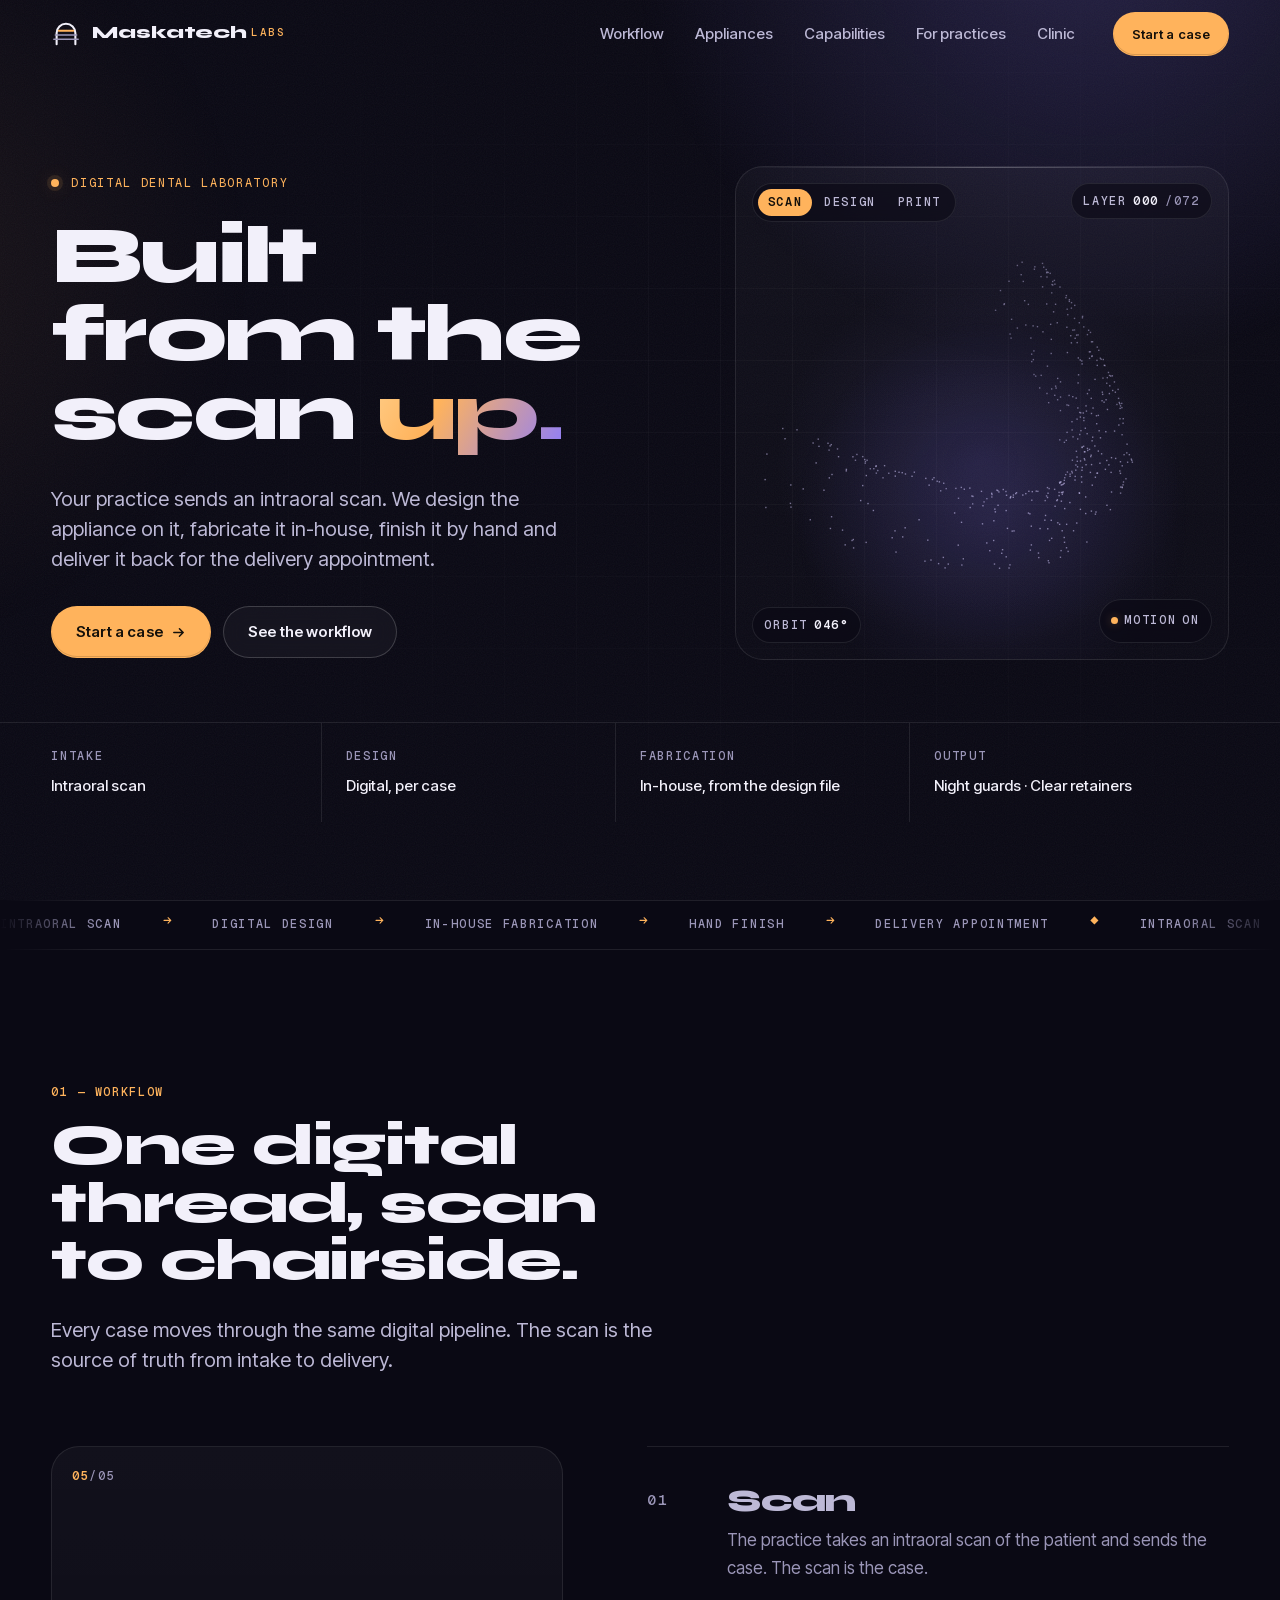
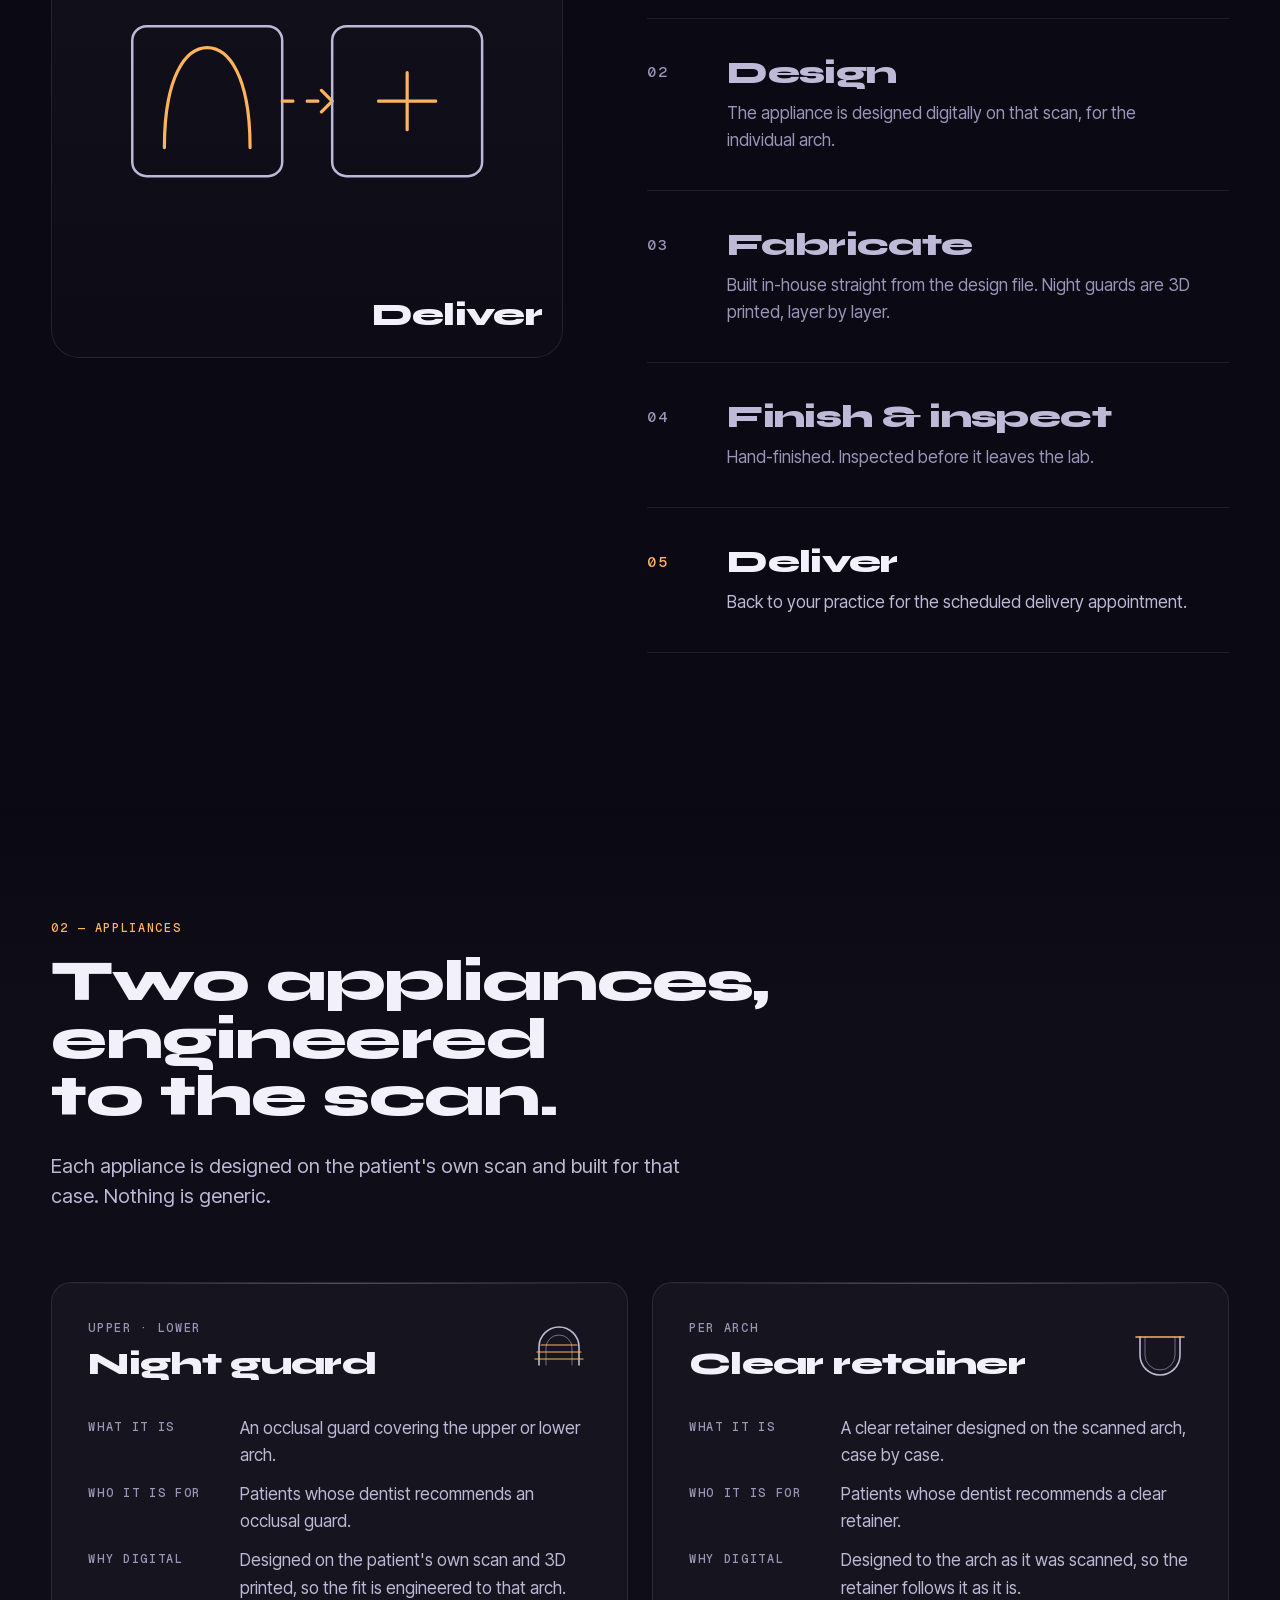
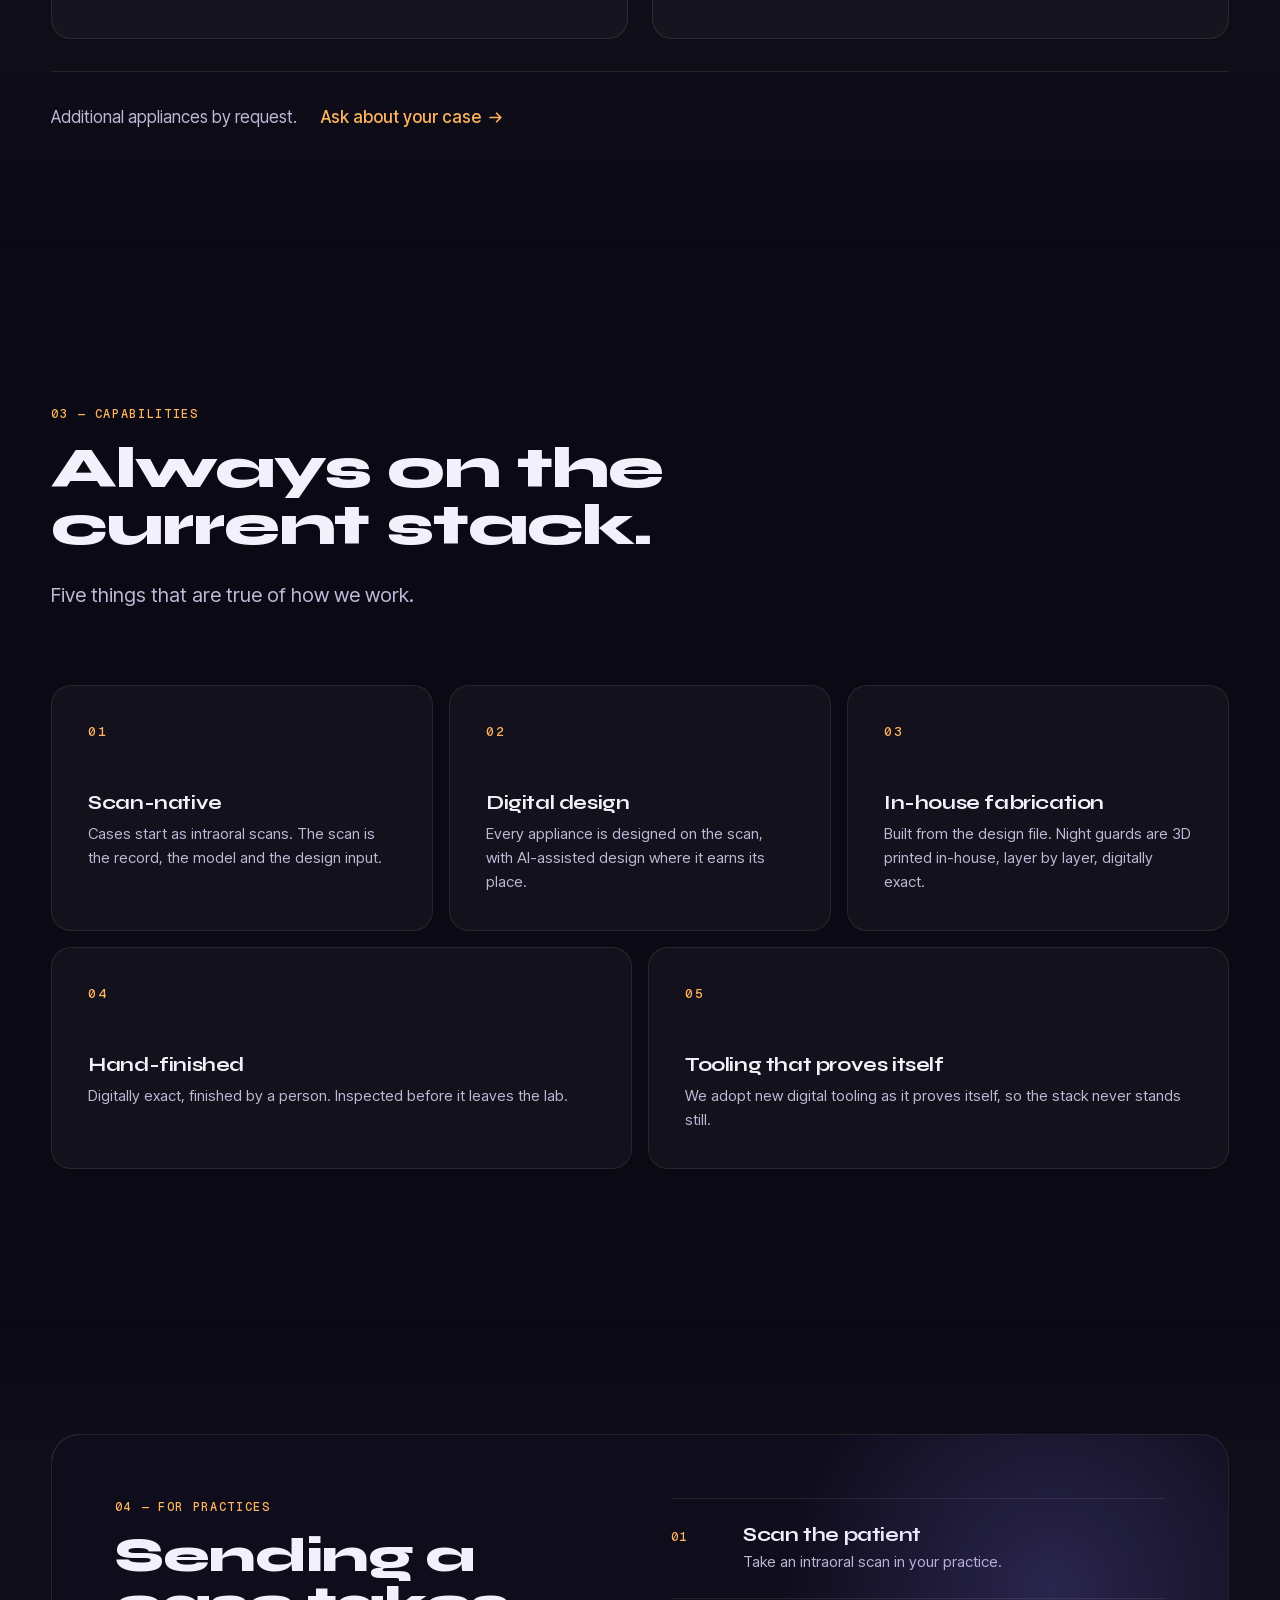
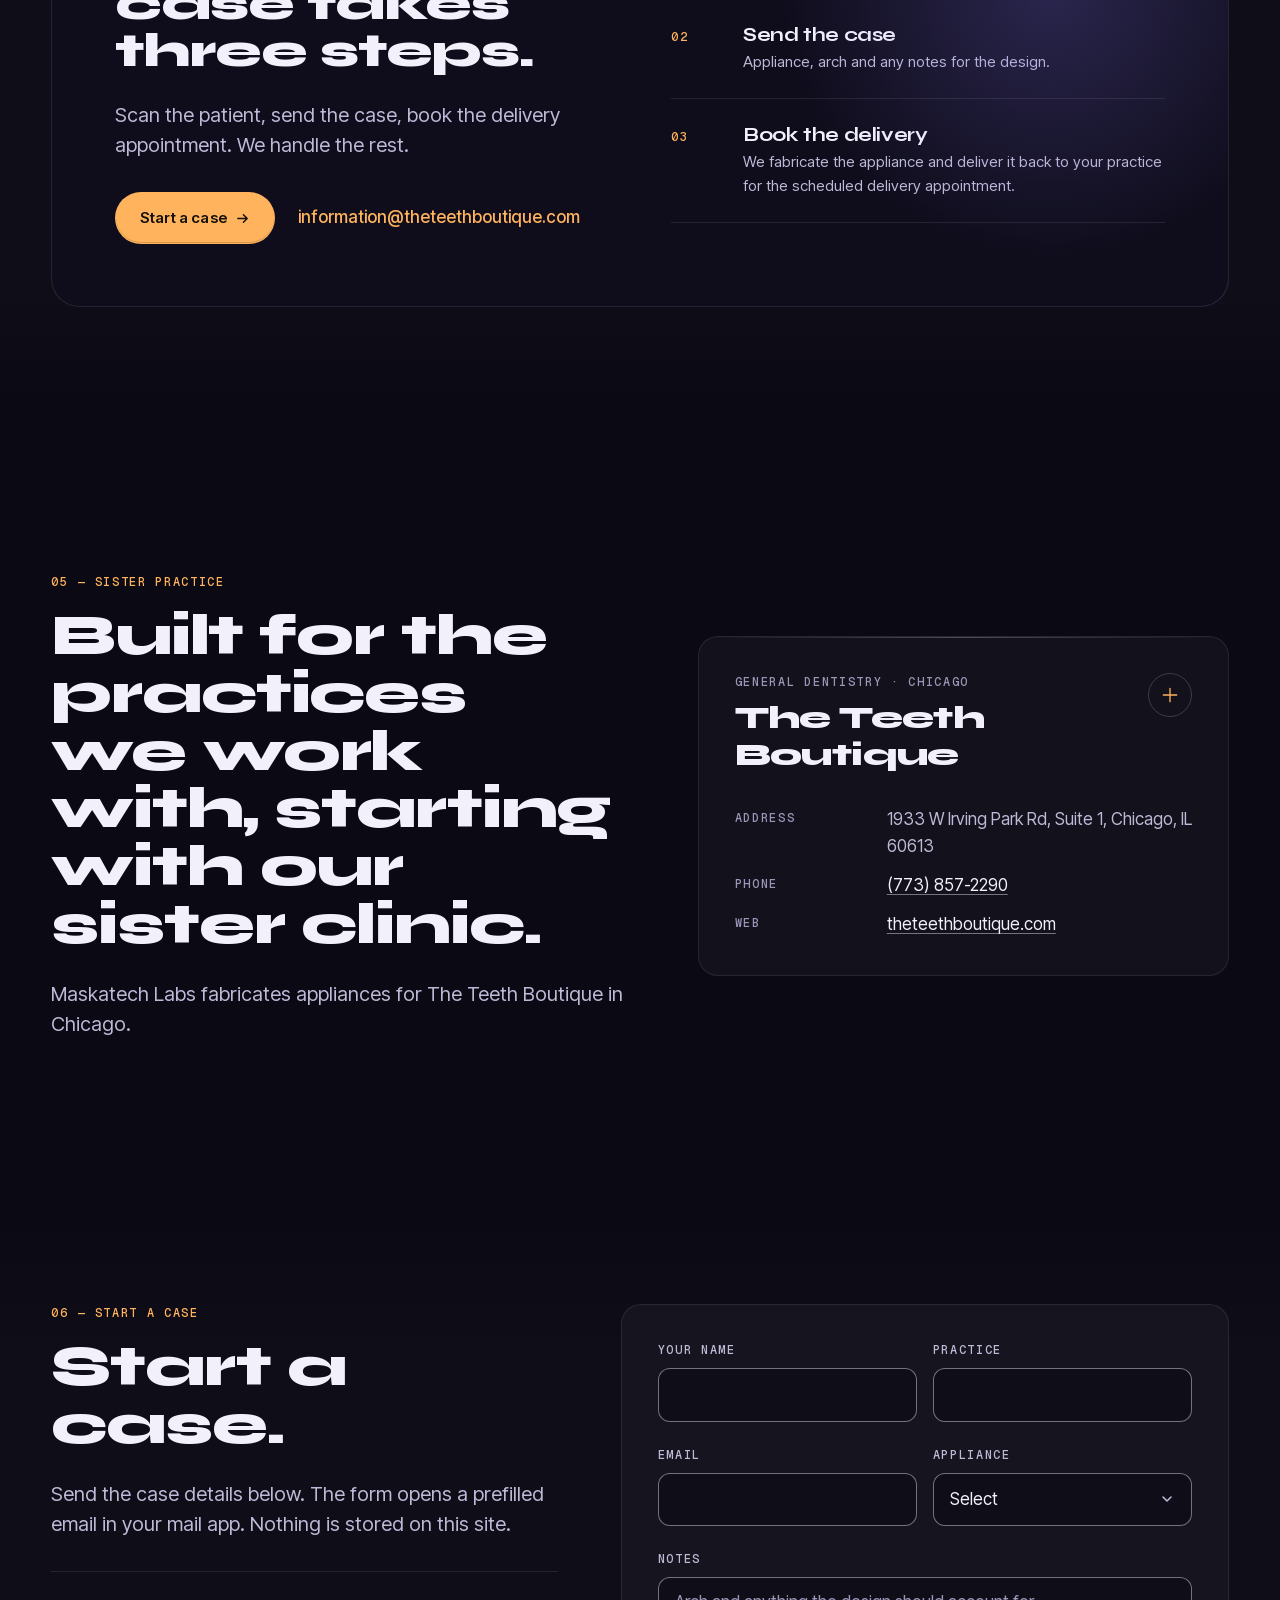
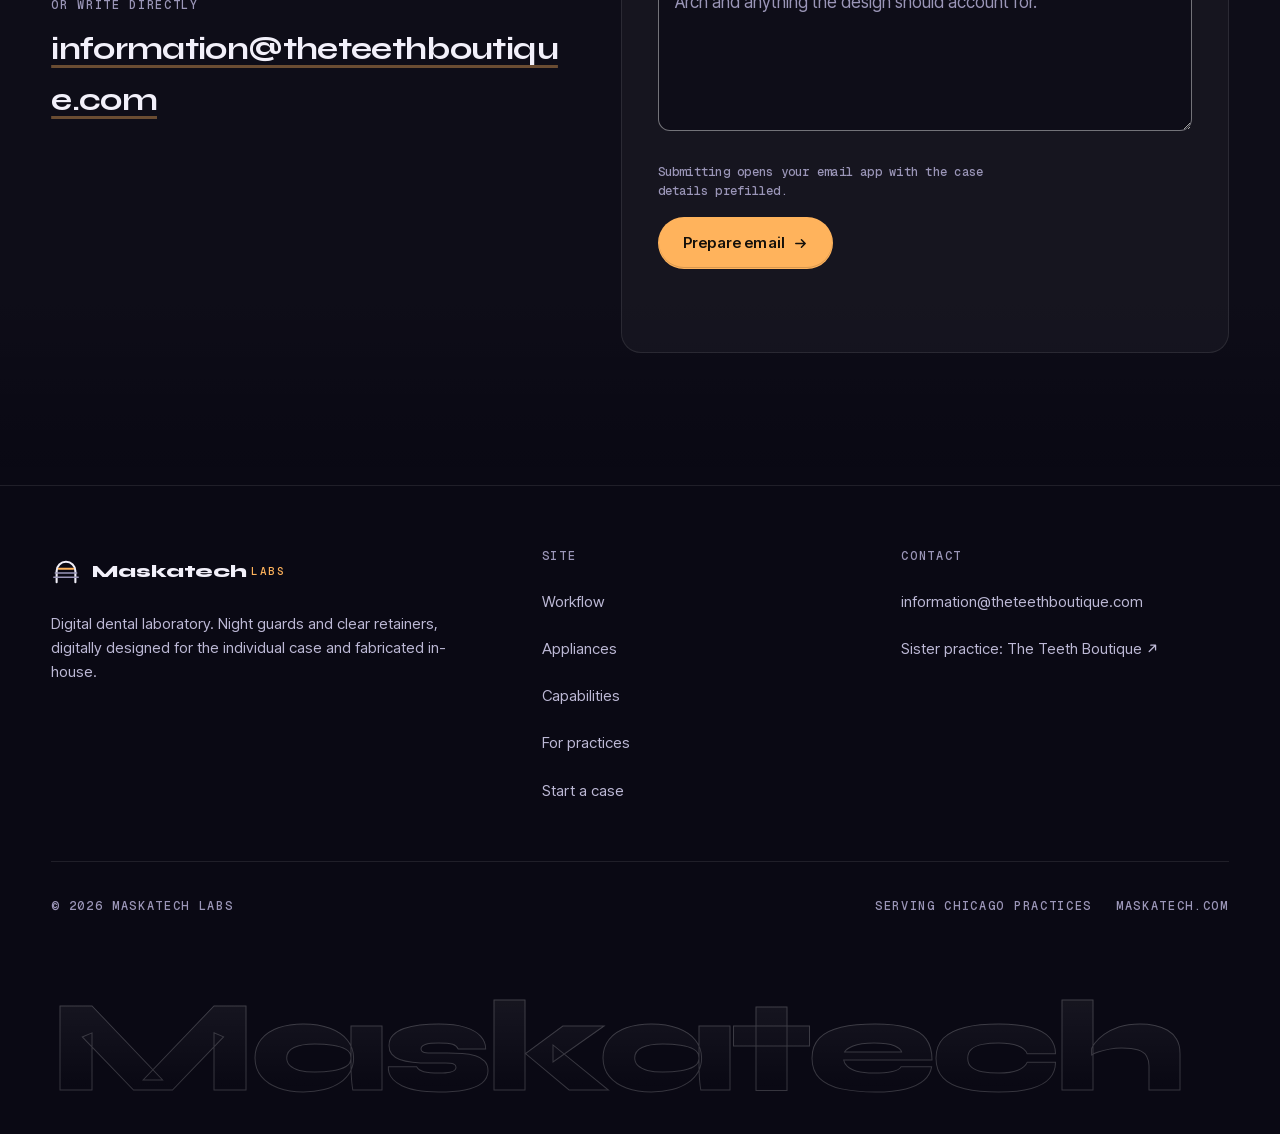
==== commit d2dabeaa: "Send site contact to the clinic's mailbox The site's only contact channel was cases@maskatech.com, a" ====
--- a/index.html
+++ b/index.html
@@ -42,7 +42,7 @@
     "@type": "Organization",
     "name": "Maskatech Labs",
     "url": "https://maskatech.com/",
-    "email": "cases@maskatech.com",
+    "email": "information@theteethboutique.com",
     "description": "Digital dental laboratory. Night guards and clear retainers, digitally designed for dental practices.",
     "logo": "https://maskatech.com/favicon.svg"
   }
@@ -305,7 +305,7 @@
 
         <p class="appliances-note" data-reveal>
           <span>Additional appliances by request.</span>
-          <a class="link" href="mailto:cases@maskatech.com" data-cfg-link="contactEmail">Ask about your case <svg class="ico" viewBox="0 0 16 16" aria-hidden="true" focusable="false"><path d="M3 8h10M9 4l4 4-4 4" fill="none" stroke="currentColor" stroke-width="1.6" stroke-linecap="round" stroke-linejoin="round"/></svg></a>
+          <a class="link" href="mailto:information@theteethboutique.com" data-cfg-link="contactEmail">Ask about your case <svg class="ico" viewBox="0 0 16 16" aria-hidden="true" focusable="false"><path d="M3 8h10M9 4l4 4-4 4" fill="none" stroke="currentColor" stroke-width="1.6" stroke-linecap="round" stroke-linejoin="round"/></svg></a>
         </p>
       </div>
     </section>
@@ -368,7 +368,7 @@
               </header>
               <div class="practices-cta">
                 <a class="btn btn--primary" href="#contact" data-magnet>Start a case <span class="btn-arrow" aria-hidden="true"><svg class="ico" viewBox="0 0 16 16" aria-hidden="true" focusable="false"><path d="M3 8h10M9 4l4 4-4 4" fill="none" stroke="currentColor" stroke-width="1.6" stroke-linecap="round" stroke-linejoin="round"/></svg></span></a>
-                <a class="link" href="mailto:cases@maskatech.com" data-cfg="contactEmail" data-cfg-link="contactEmail">cases@maskatech.com</a>
+                <a class="link" href="mailto:information@theteethboutique.com" data-cfg="contactEmail" data-cfg-link="contactEmail">information@theteethboutique.com</a>
               </div>
             </div>
 
@@ -446,11 +446,11 @@
           </header>
           <div class="contact-direct">
             <p class="tag">Or write directly</p>
-            <a class="contact-email" href="mailto:cases@maskatech.com" data-cfg="contactEmail" data-cfg-link="contactEmail">cases@maskatech.com</a>
-          </div>
-        </div>
-
-        <form class="form" id="case-form" action="mailto:cases@maskatech.com" method="post" enctype="text/plain" data-reveal>
+            <a class="contact-email" href="mailto:information@theteethboutique.com" data-cfg="contactEmail" data-cfg-link="contactEmail">information@theteethboutique.com</a>
+          </div>
+        </div>
+
+        <form class="form" id="case-form" action="mailto:information@theteethboutique.com" method="post" enctype="text/plain" data-reveal>
           <div class="field">
             <label for="f-name">Your name</label>
             <input id="f-name" name="Name" type="text" autocomplete="name" required>
@@ -467,12 +467,10 @@
             <label for="f-appliance">Appliance</label>
             <select id="f-appliance" name="Appliance" required>
               <option value="">Select</option>
-              <!-- The values are plain ASCII on purpose: a no-JavaScript submission in Chromium garbles any non-ASCII
-                   character (the label's en dash arrived as "â€“"). main.js puts the label itself in the email. -->
-              <option value="Night guard - upper">Night guard – upper</option>
-              <option value="Night guard - lower">Night guard – lower</option>
-              <option value="Clear retainer - upper">Clear retainer – upper</option>
-              <option value="Clear retainer - lower">Clear retainer – lower</option>
+              <option>Night guard – upper</option>
+              <option>Night guard – lower</option>
+              <option>Clear retainer – upper</option>
+              <option>Clear retainer – lower</option>
               <option>Other</option>
             </select>
           </div>
@@ -482,11 +480,10 @@
           </div>
           <div class="form-foot">
             <p class="form-note">Submitting opens your email app with the case details prefilled.</p>
-            <!-- Without JavaScript the form submits natively as a mailto: text/plain POST. Chromium turns every "&" in
-                 a field into a line break in the prefilled body ("Smith & Jones Dental" arrives as two lines) and
-                 encodes non-ASCII text twice ("Zoë" arrives as "ZoÃ«"). No markup fixes either for text people type;
-                 writing directly avoids both. -->
-            <noscript><p class="form-note">If a field contains "&amp;" or a letter like é or ü, write to <a class="link" href="mailto:cases@maskatech.com">cases@maskatech.com</a> directly: some browsers break those characters in the prefilled email.</p></noscript>
+            <!-- Without JavaScript the form submits natively as a mailto: text/plain POST; some browsers turn every
+                 "&" in a field into a line break in the prefilled body (e.g. "Smith & Jones Dental" arrives as two
+                 lines). Harmless, but writing directly avoids it. -->
+            <noscript><p class="form-note">If a field contains "&amp;", writing to <a class="link" href="mailto:information@theteethboutique.com">information@theteethboutique.com</a> directly avoids it landing on its own line in the email.</p></noscript>
             <button class="btn btn--primary" type="submit" data-magnet>Prepare email <span class="btn-arrow" aria-hidden="true"><svg class="ico" viewBox="0 0 16 16" aria-hidden="true" focusable="false"><path d="M3 8h10M9 4l4 4-4 4" fill="none" stroke="currentColor" stroke-width="1.6" stroke-linecap="round" stroke-linejoin="round"/></svg></span></button>
           </div>
           <p class="form-status" id="form-status" role="status"></p>
@@ -525,7 +522,7 @@
         <div class="footer-col">
           <h2 class="tag">Contact</h2>
           <ul class="footer-links">
-            <li><a href="mailto:cases@maskatech.com" data-cfg="contactEmail" data-cfg-link="contactEmail">cases@maskatech.com</a></li>
+            <li><a href="mailto:information@theteethboutique.com" data-cfg="contactEmail" data-cfg-link="contactEmail">information@theteethboutique.com</a></li>
             <li><a href="https://www.theteethboutique.com" data-cfg-link="sisterPractice.url" rel="noopener">Sister practice: <span data-cfg="sisterPractice.name">The Teeth Boutique</span>&nbsp;<svg class="ico" viewBox="0 0 16 16" aria-hidden="true" focusable="false"><path d="M4 12L12 4M6 4h6v6" fill="none" stroke="currentColor" stroke-width="1.6" stroke-linecap="round" stroke-linejoin="round"/></svg></a></li>
           </ul>
         </div>
--- a/assets/css/style.css
+++ b/assets/css/style.css
@@ -781,7 +781,10 @@
    --------------------------------------------------------------------------- */
 @media print {
   html { scroll-behavior: auto; }
+  /* color-scheme: with the screen's "dark", Chromium painted the page margins near-black (rgb 18,18,18) whenever
+     background graphics were printed. */
   :root {
+    color-scheme: light;
     --bg: #fff; --bg-1: #fff; --bg-2: #fff; --bg-3: #eee; --fg: #111; --fg-2: #333; --fg-3: #555; --accent: #8a5a1e;
     --line: #ccc; --line-2: #999; --line-3: #888;
   }
@@ -793,8 +796,9 @@
 
   /* Fixed nav: repeats on every printed page at its on-screen position, and once "is-scrolled" (main.js toggles it
      past an 8px scroll) its translucent-dark background is painted opaque white with backgrounds off, blanking
-     whatever prints underneath it on every page after the first. */
-  .nav, .nav.is-scrolled, .nav.is-open { position: static; background: none; border-bottom: 1px solid var(--line); backdrop-filter: none; }
+     whatever prints underneath it on every page after the first. html.no-js .nav is listed too: its 88% dark
+     background outranks .nav and printed as a near-black bar under the dark nav text when backgrounds were on. */
+  .nav, .nav.is-scrolled, .nav.is-open, html.no-js .nav { position: static; background: none; border-bottom: 1px solid var(--line); backdrop-filter: none; }
   .nav-progress { display: none; }
   .nav-menu { position: static; transform: none; opacity: 1; visibility: visible; background: none; border: 0; padding: 0; max-height: none; }
   .nav-toggle { display: none; }
@@ -821,12 +825,22 @@
   .hero-stage { position: static; aspect-ratio: auto; height: auto; break-inside: avoid; background: none; }
   .hero-fallback { opacity: 1 !important; position: static; width: auto; max-width: 20rem; margin-inline: auto; padding: 0; }
   /* The illustration's strokes are light lavender (two amber) drawn for the dark ground, so on paper they all but
-     vanished. Invert them to dark, then turn the hue back half a circle so the amber stays amber rather than blue. */
+     vanished. Invert them to dark, then turn the hue back half a circle so the amber line comes out a dark orange
+     rather than blue.
+     Chromium prints a filtered image as a bitmap (about 300 dpi, roughly 0.6 MB more in a saved PDF). A print-only
+     copy of the SVG swapped in with content: url() would stay vector, but it is fetched only once print styles apply,
+     and a print that does not wait for it would come out with no illustration at all. */
   .hero-fallback { filter: invert(1) hue-rotate(180deg); }
   .hero { min-height: 0; padding-top: 1.5rem; }
-  /* 404.html: the page-height minimum (100svh is the page box in print) plus the header left too little room for the
-     footer, which printed alone on a second page. The header is static on paper, so its clearance can go too. */
-  .err { min-height: 0; padding-top: var(--s-6); }
+  /* The headline's words rise into view over 0.9s after load (inside lines that clip them). A print started within
+     that time caught them part-way or still hidden below the clip. Print them in place. */
+  html.js .hero-title .word { transform: none; animation: none; }
+  /* 404.html: the page-height minimum (in print, 100svh is the page area inside the margins) plus the header left too
+     little room for the footer, which printed alone on a second page. The header is static on paper, so most of its
+     clearance can go too; some space stays below the buttons so they do not sit on the footer's top rule. Landscape
+     with margins of 0.75in or more still has too little height, and there the footer still prints on page 2. */
+  .err { min-height: 0; padding-top: var(--s-5); padding-bottom: var(--s-4); }
+  .err-actions { margin-top: var(--s-5); }
 
   /* Gradient-clipped text ("up." in the headline, the 404 code's "0") paints nothing once backgrounds are off,
      since its only ink is a background-image; mirrors the existing forced-colors fallback for the same rules. */
@@ -836,27 +850,23 @@
      the infinite scroll position are not meaningful on a static page). */
   .ticker { display: none; }
 
-  /* Workflow stage card: an aria-hidden readout of whichever step is in view while scrolling, like the hero HUD. On
-     paper it only shows the step that happened to be active, and as an unbreakable square up to 32rem tall it did not
-     fit under the section heading on a landscape page, so it moved to the next page and took the steps column (same
-     grid row) with it, leaving half a page empty. The steps carry all of its content; leave it out. */
-  .wf-stage { display: none; }
-  .wf { grid-template-columns: 1fr; }
+  /* Sticky workflow stage: on screen it stays pinned near the nav while the page scrolls under it. Printed, that
+     on-screen offset becomes a fixed offset on every page instead of the card's normal place in the flow, so it can
+     land across a page break or over unrelated content further down. Print it in normal flow instead. */
+  .wf-stage { position: static; z-index: auto; top: auto; }
+  .wf-stage-card { background: none; break-inside: avoid; }
 
   /* A translucent-white border on white paper, and an unprinted dark background, leave no visible field boundary. */
   .field input, .field select, .field textarea { border-color: var(--line-3); background: none; }   /* #888: 3.5:1 on paper */
 
-  /* .practices-panel is not in this list: kept whole, the nearly page-tall panel jumped to the next page whenever it
-     did not fit, leaving 40-75% of the page before it empty. Its steps still never split, so it can break between
-     them. The footer is kept whole instead, so its last row never prints alone on a final page (it did on US Letter
-     portrait), and on paper it needs less of its screen spacing (4rem above it, 3rem above that row). */
-  .card, .stack-item, .appliance, .step, .wf-step, .field, .footer { break-inside: avoid; }   /* .field: label stays with its box */
-  /* Side by side (landscape pages are wider than the 860px breakpoint), each of these grids is one row holding an
-     unbreakable card or step list. Chromium moves a row that cannot break where it needs to whole to the next page,
-     which left that page's last third to three quarters empty. Stacked, as on portrait paper, they break between
-     blocks. Measured over Letter/A4 x portrait/landscape x backgrounds on/off: no page but the last below 70% full
-     (55% before), and US Letter portrait one page shorter. */
-  .practices-grid, .clinic, .contact { grid-template-columns: 1fr; }
+  .card, .stack-item, .appliance, .step, .wf-step, .practices-panel, .field { break-inside: avoid; }   /* .field: label stays with its box */
+  /* The footer is kept whole too. Split, its last row (once with its last link) printed on a final page of its own,
+     under 15% full, in 11 of 56 set-ups measured (Letter and A4, portrait and landscape, JavaScript on and off,
+     margins from 0 to 1in). Only where the page area is at least 36rem tall, which every one of those set-ups is: on
+     a smaller one (A6, or Letter printed at 150% or 200%) moving the footer whole left a page holding nothing but the
+     bottom edge of the form card. On paper it also needs less of its screen spacing (4rem above it, 3rem above that
+     row). */
+  @media (min-height: 36rem) { .footer { break-inside: avoid; } }
   .footer { padding-block: var(--s-5); }
   .footer-bottom { margin-top: var(--s-5); }
   /* The screen section padding (up to ~9.5rem top and bottom) is far more than paper needs, and in landscape a
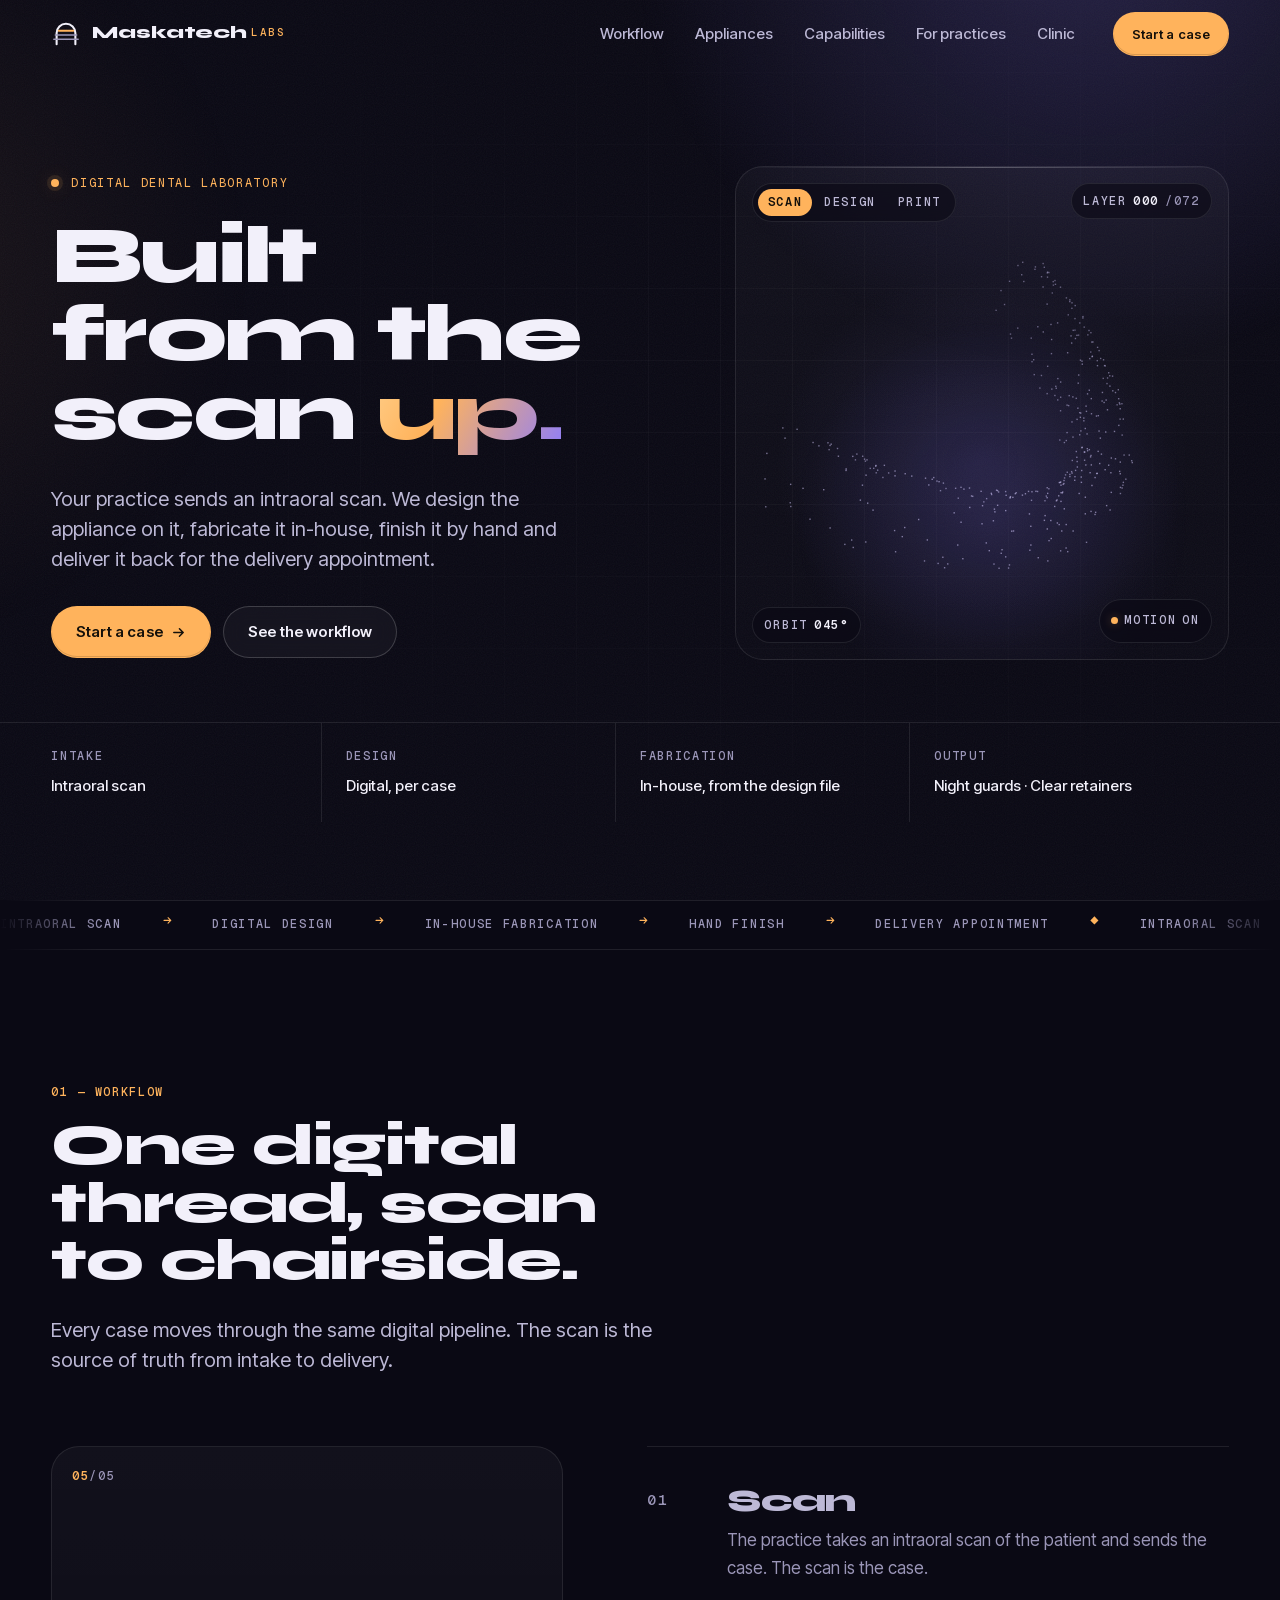
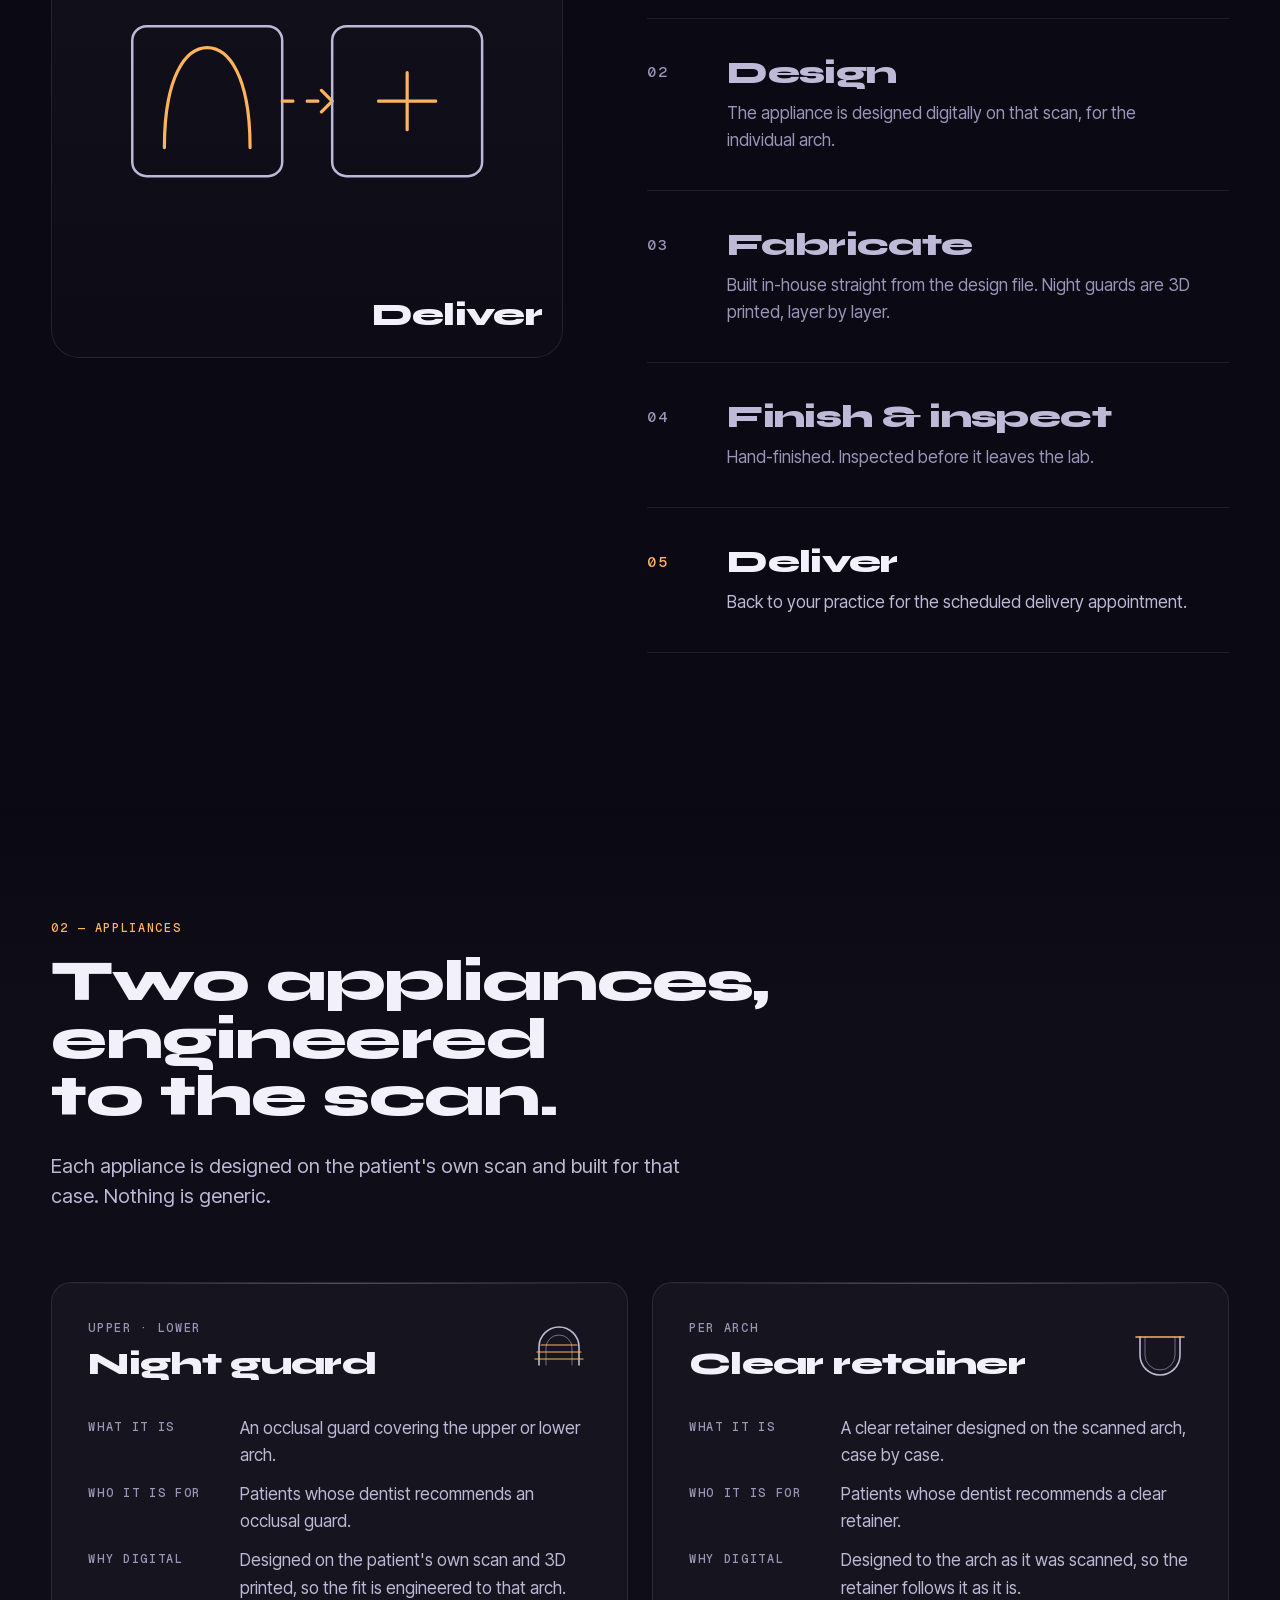
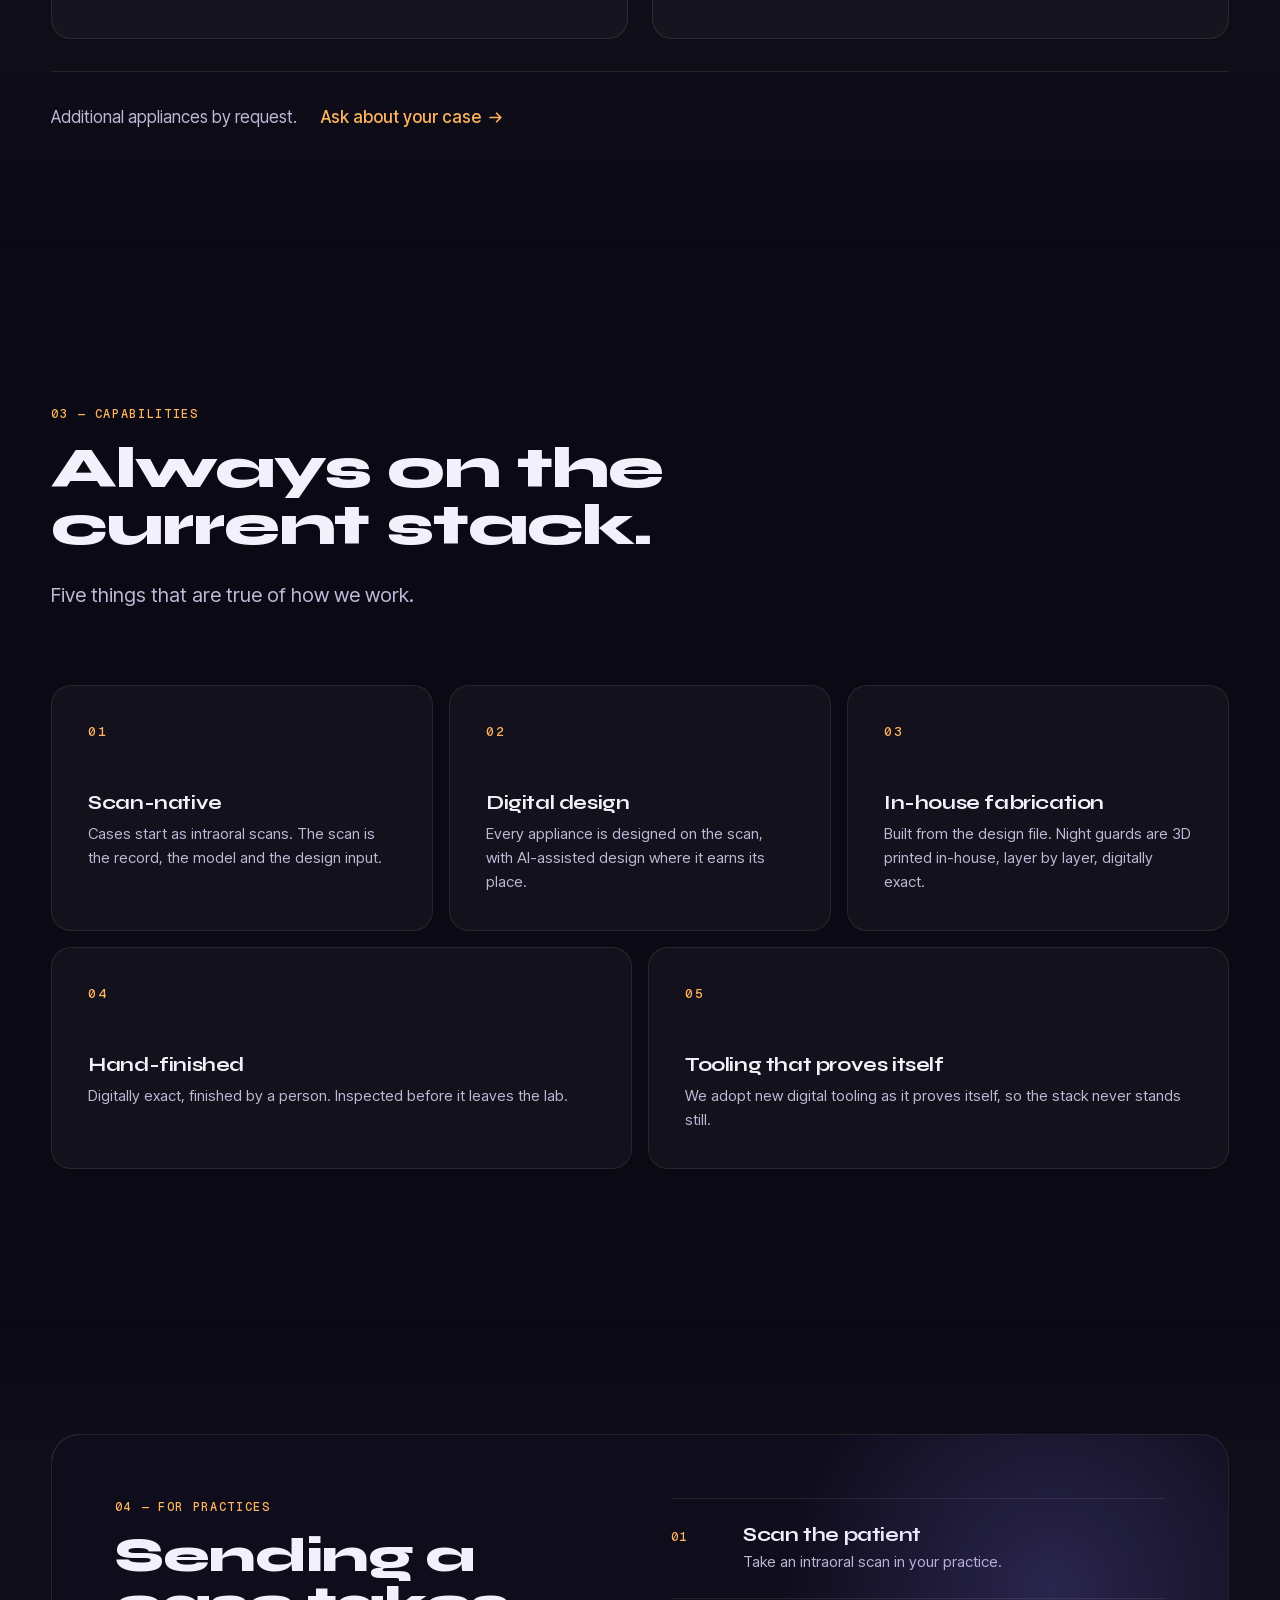
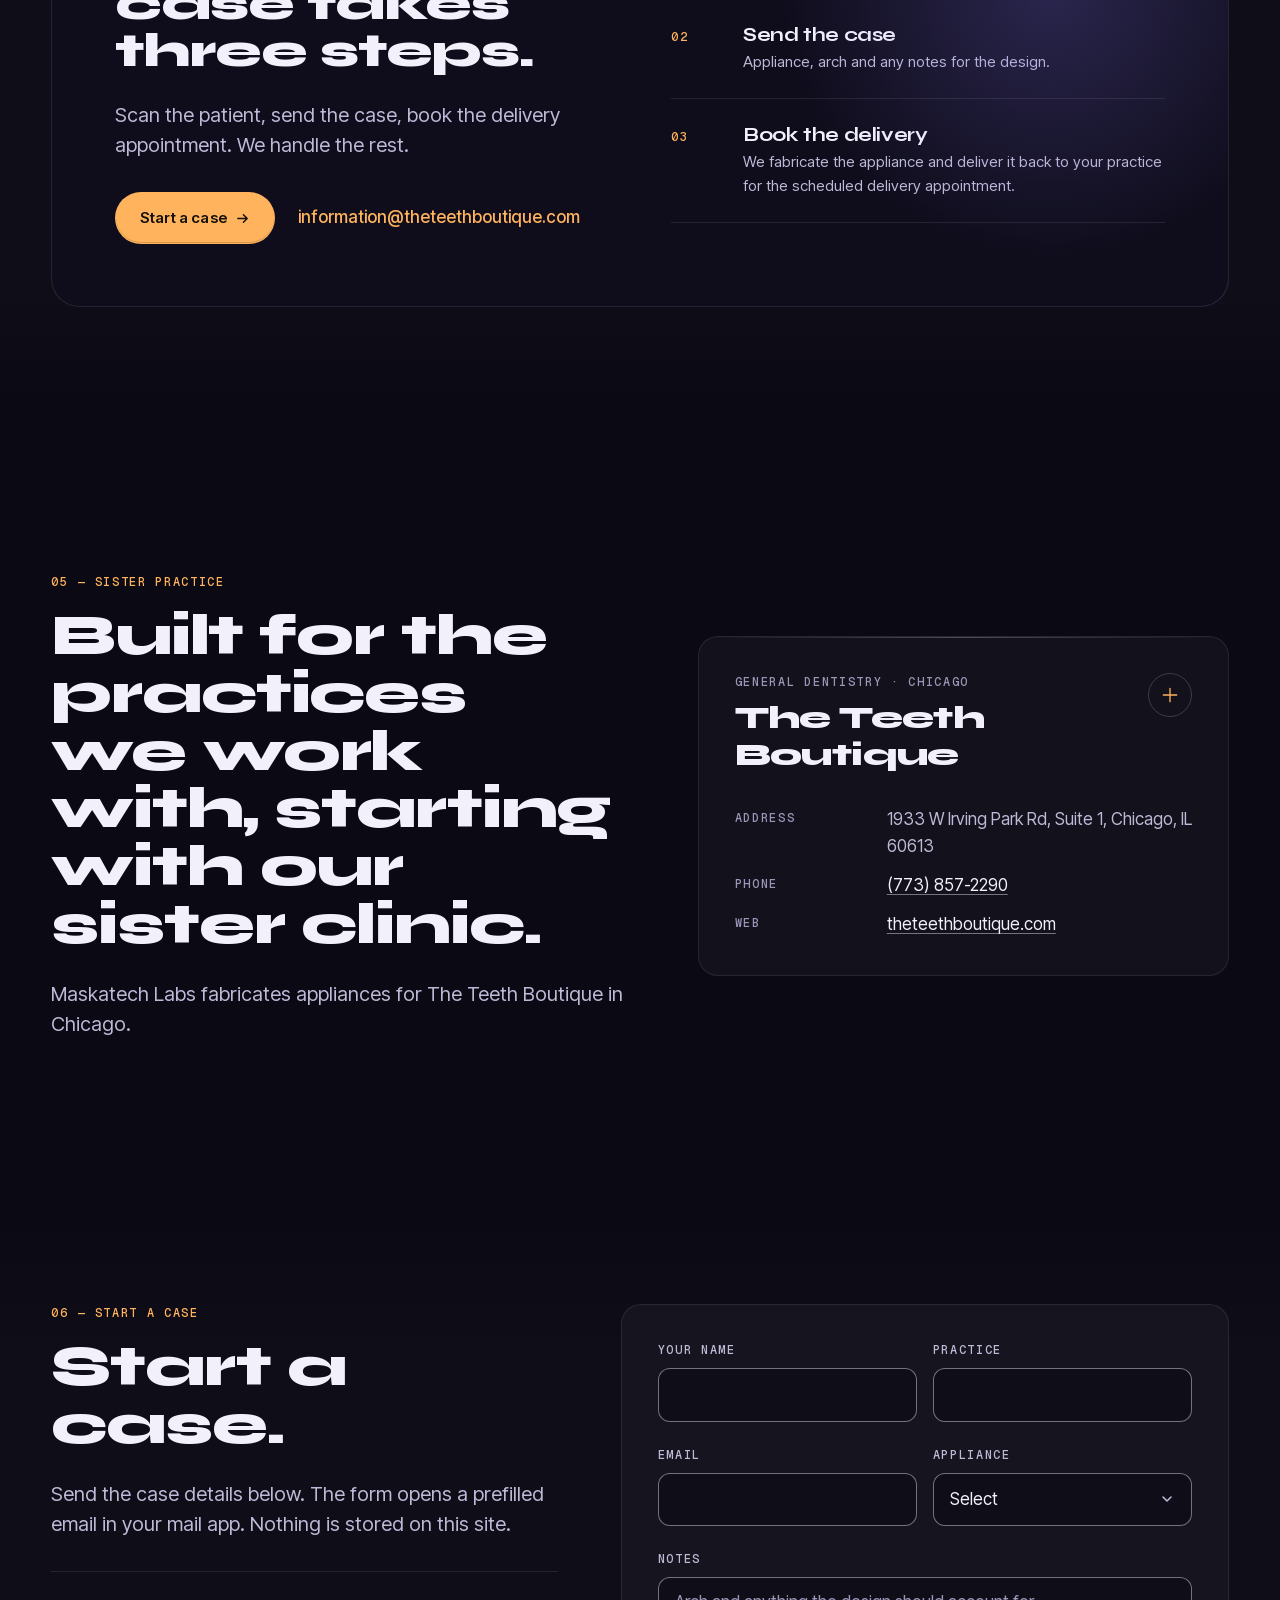
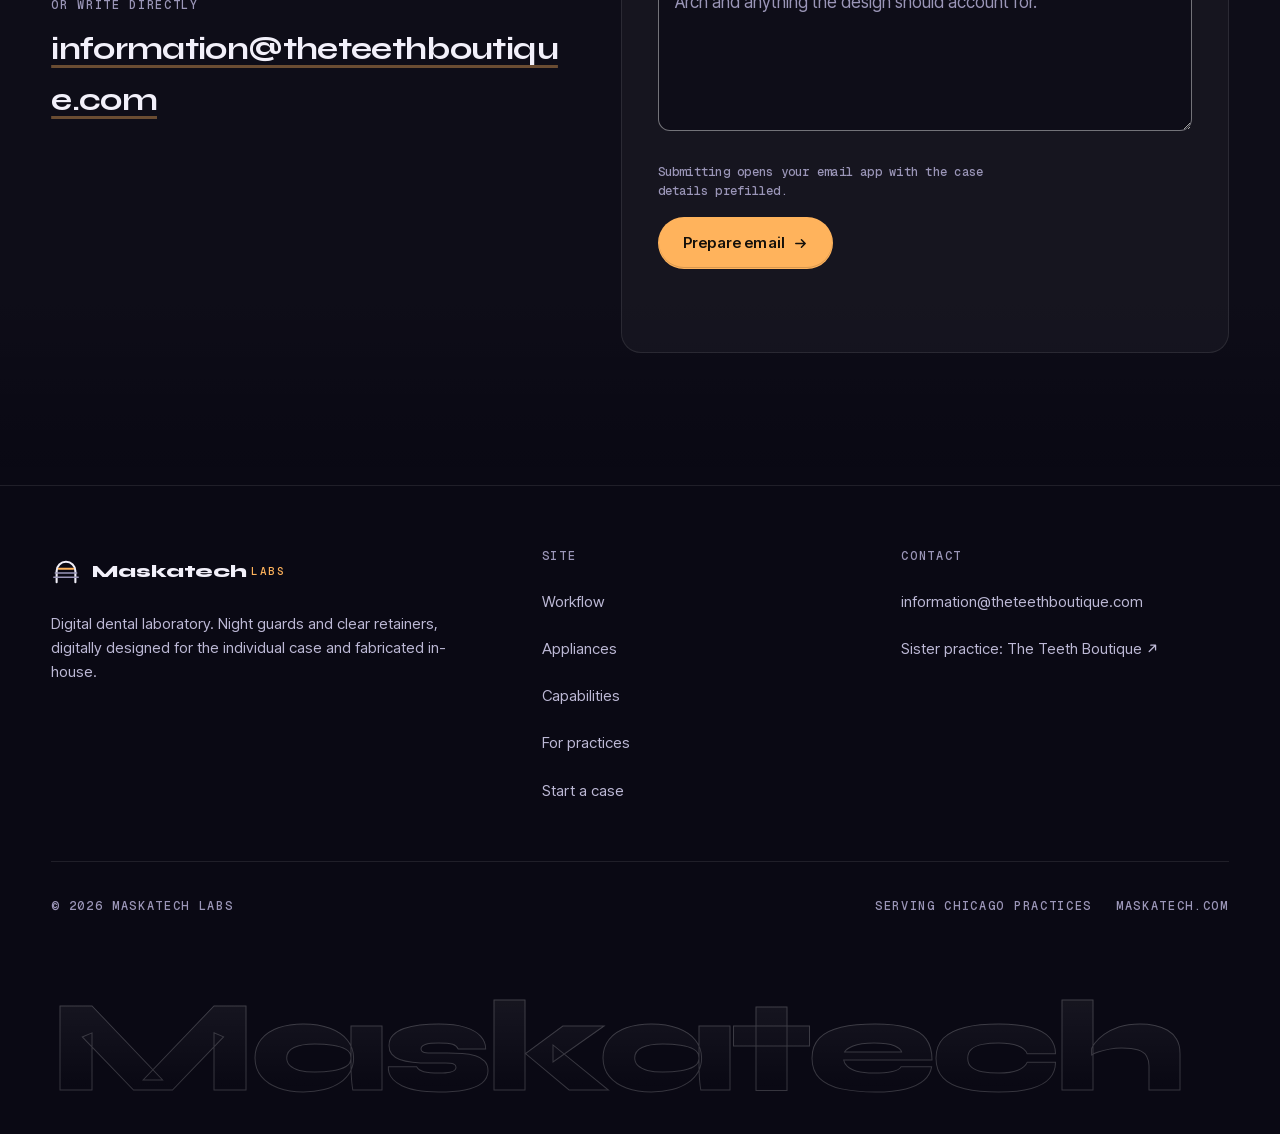
==== commit b8253dae: "Merge main into the agent-toolkit branch (PR #5's form and print fixes) Resolves two conflicts on th" ====
--- a/index.html
+++ b/index.html
@@ -467,10 +467,12 @@
             <label for="f-appliance">Appliance</label>
             <select id="f-appliance" name="Appliance" required>
               <option value="">Select</option>
-              <option>Night guard – upper</option>
-              <option>Night guard – lower</option>
-              <option>Clear retainer – upper</option>
-              <option>Clear retainer – lower</option>
+              <!-- The values are plain ASCII on purpose: a no-JavaScript submission in Chromium garbles any non-ASCII
+                   character (the label's en dash arrived as "â€“"). main.js puts the label itself in the email. -->
+              <option value="Night guard - upper">Night guard – upper</option>
+              <option value="Night guard - lower">Night guard – lower</option>
+              <option value="Clear retainer - upper">Clear retainer – upper</option>
+              <option value="Clear retainer - lower">Clear retainer – lower</option>
               <option>Other</option>
             </select>
           </div>
@@ -480,10 +482,12 @@
           </div>
           <div class="form-foot">
             <p class="form-note">Submitting opens your email app with the case details prefilled.</p>
-            <!-- Without JavaScript the form submits natively as a mailto: text/plain POST; some browsers turn every
-                 "&" in a field into a line break in the prefilled body (e.g. "Smith & Jones Dental" arrives as two
-                 lines). Harmless, but writing directly avoids it. -->
-            <noscript><p class="form-note">If a field contains "&amp;", writing to <a class="link" href="mailto:information@theteethboutique.com">information@theteethboutique.com</a> directly avoids it landing on its own line in the email.</p></noscript>
+            <!-- Without JavaScript the form submits natively as a mailto: text/plain POST. In Chromium every "&" in a
+                 field becomes a line break ("Smith & Jones Dental" arrives as two lines), "+" becomes a space
+                 ("dr+cases@…" arrives as "dr cases@…"), "%" followed by two hex digits is decoded ("%41" arrives as
+                 "A"), and non-ASCII text is encoded twice ("Zoë" arrives as "ZoÃ«", "’" as "â€™"). No markup fixes
+                 this for text people type; writing directly avoids it. -->
+            <noscript><p class="form-note">If a field contains &amp;, + or %, or a character such as é, ü or ’, write to <a class="link" href="mailto:information@theteethboutique.com">information@theteethboutique.com</a> directly: some browsers change these in the prefilled email.</p></noscript>
             <button class="btn btn--primary" type="submit" data-magnet>Prepare email <span class="btn-arrow" aria-hidden="true"><svg class="ico" viewBox="0 0 16 16" aria-hidden="true" focusable="false"><path d="M3 8h10M9 4l4 4-4 4" fill="none" stroke="currentColor" stroke-width="1.6" stroke-linecap="round" stroke-linejoin="round"/></svg></span></button>
           </div>
           <p class="form-status" id="form-status" role="status"></p>
